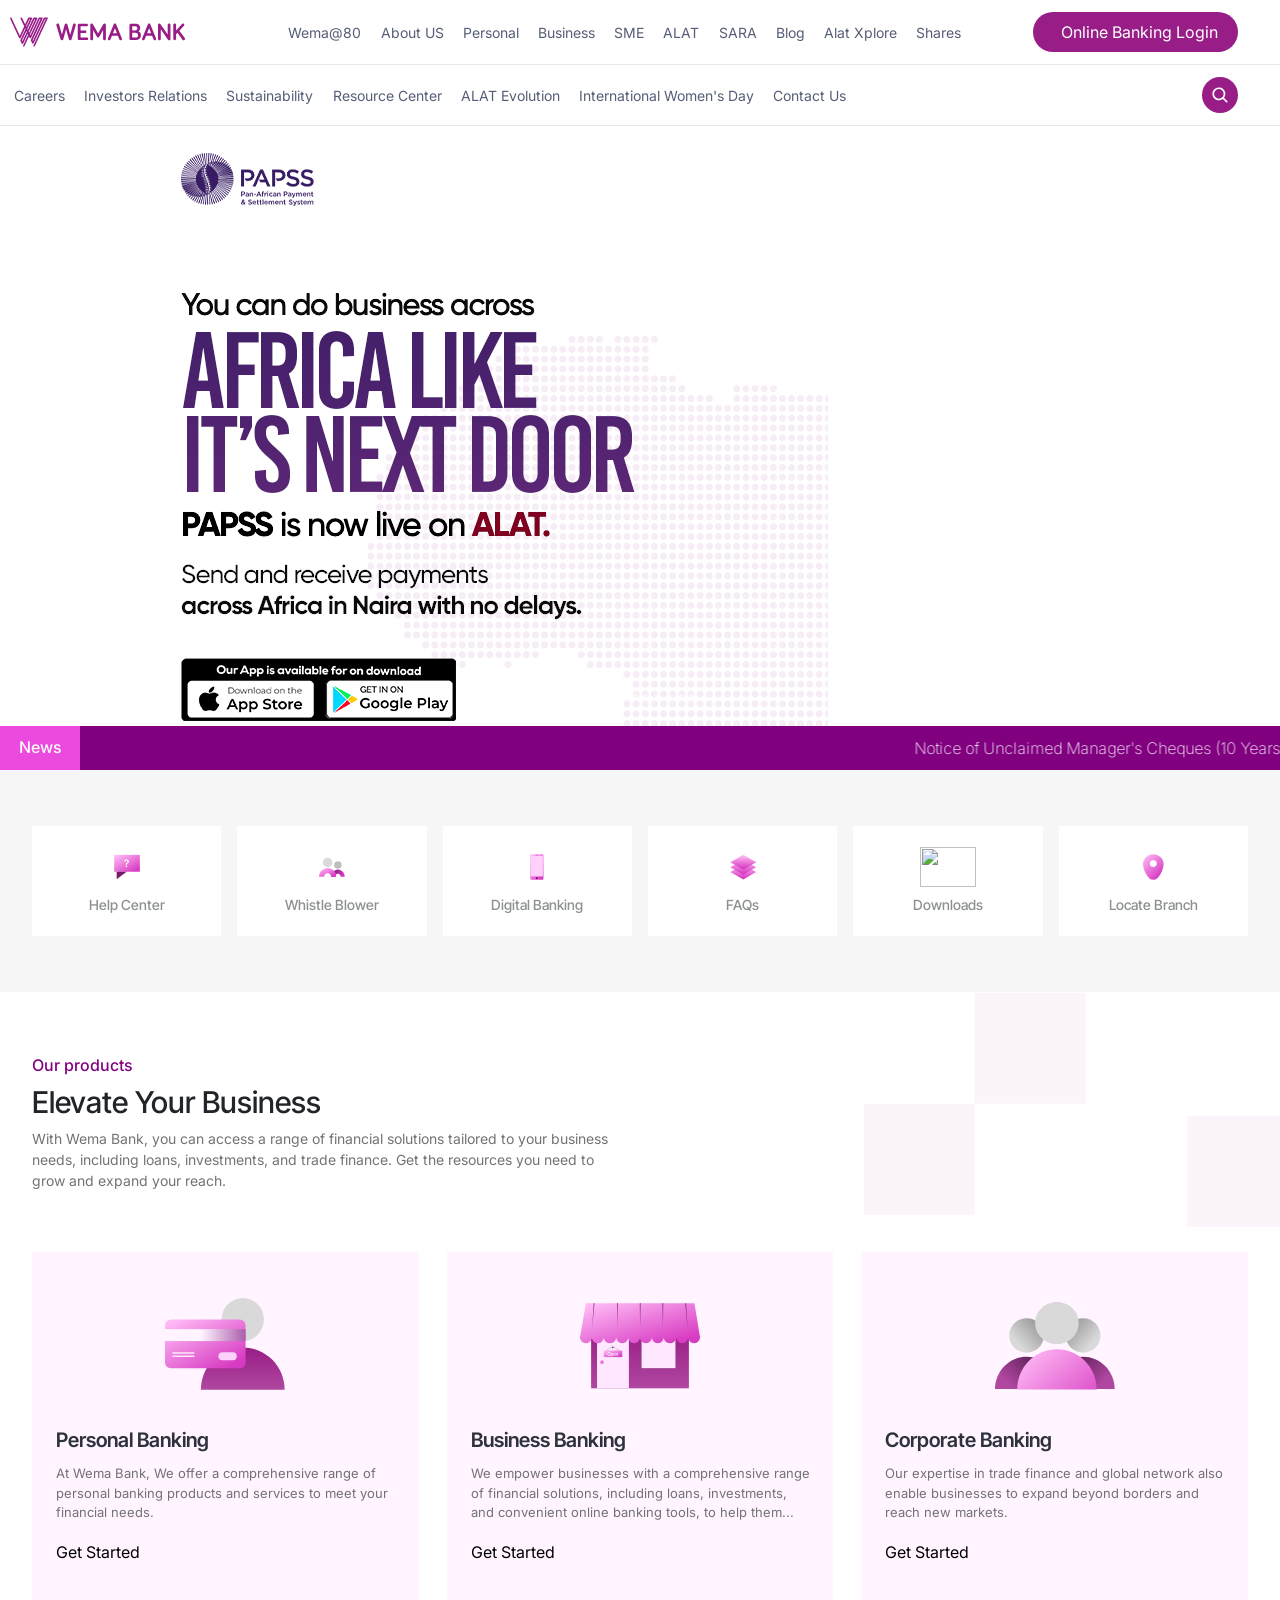
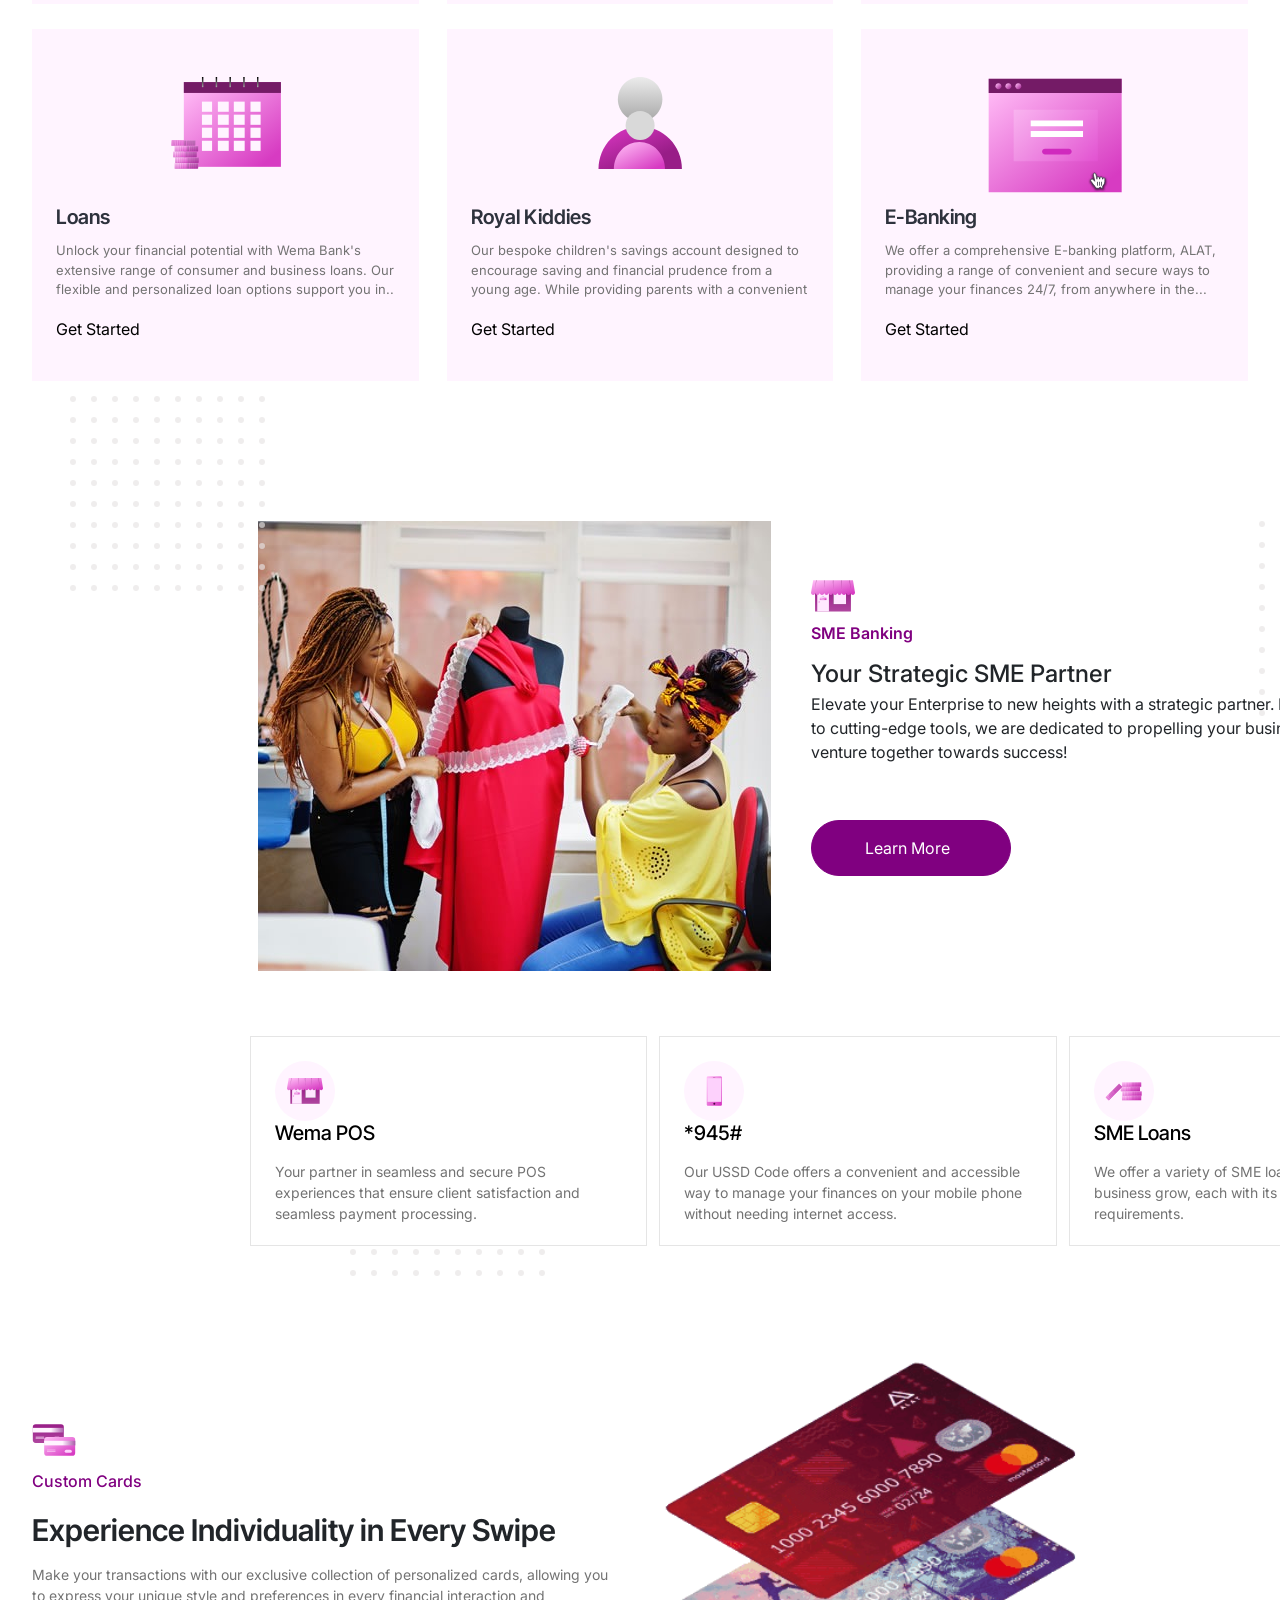
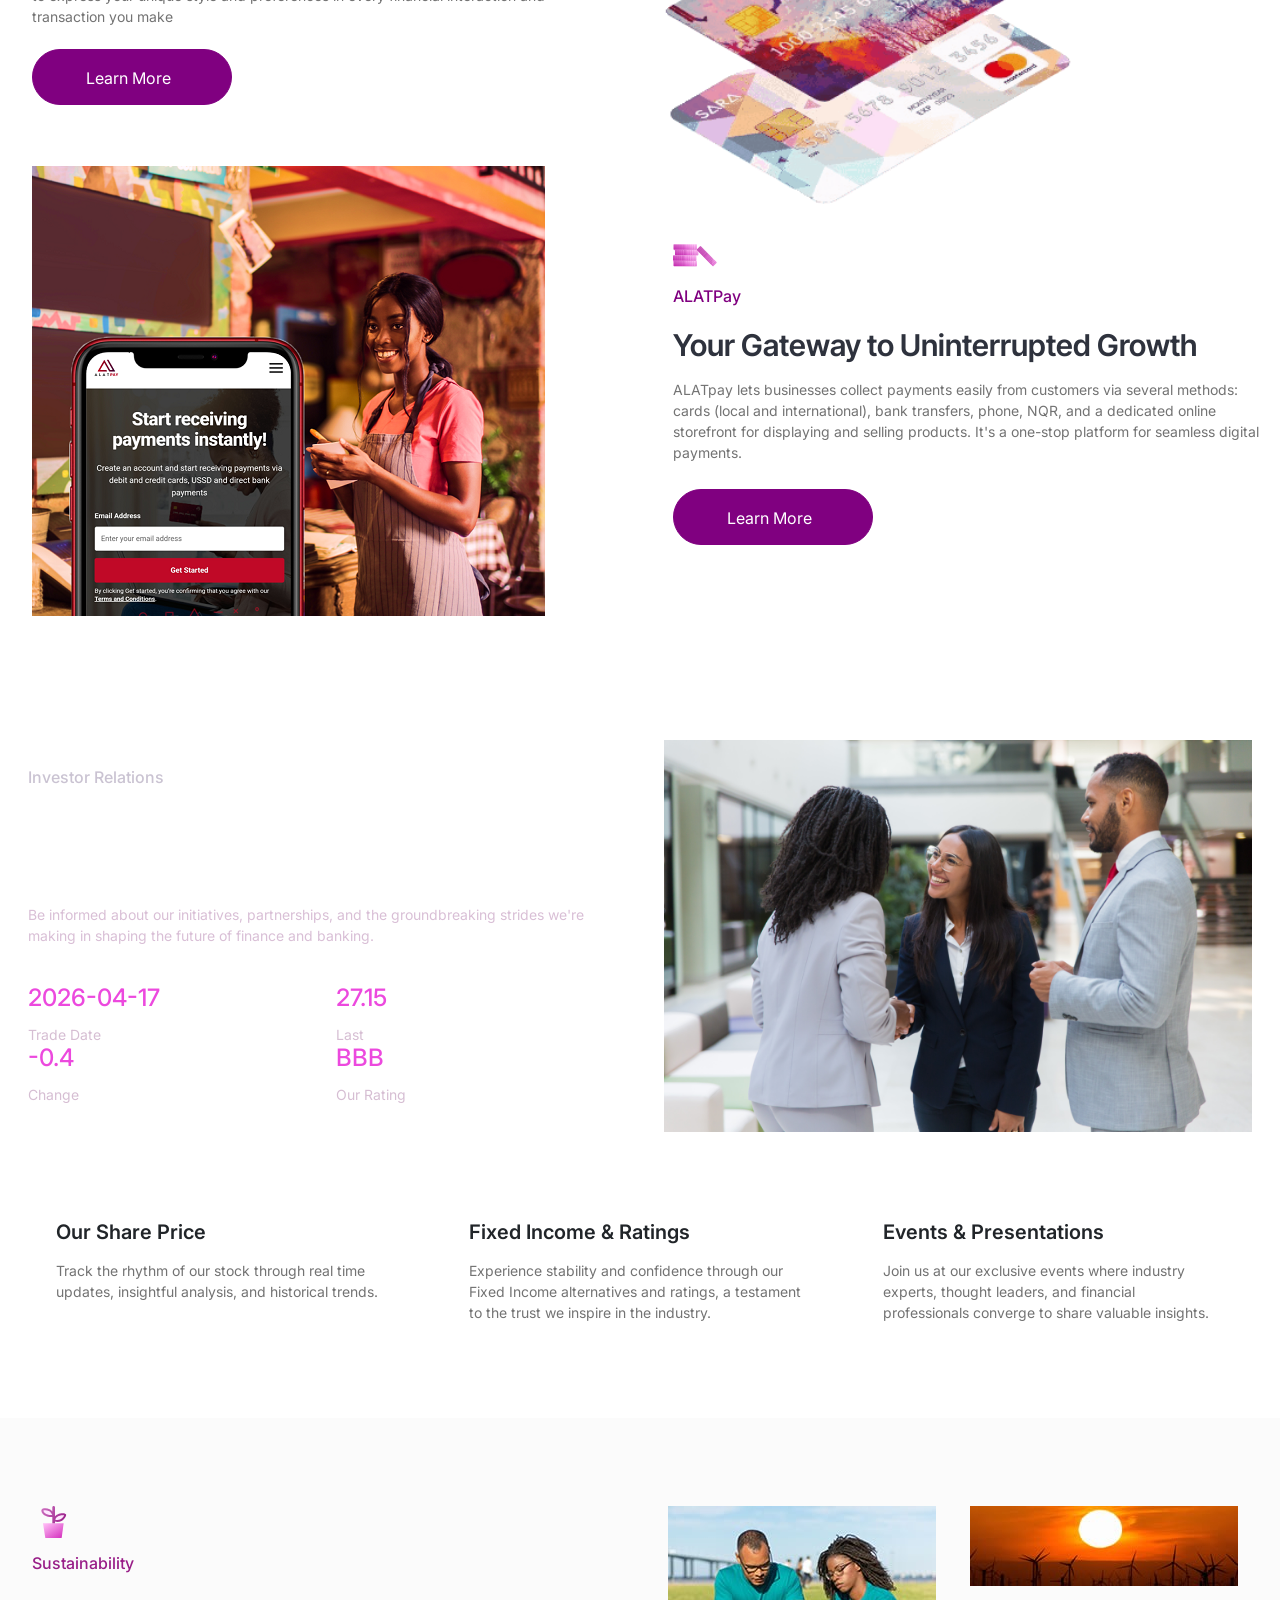
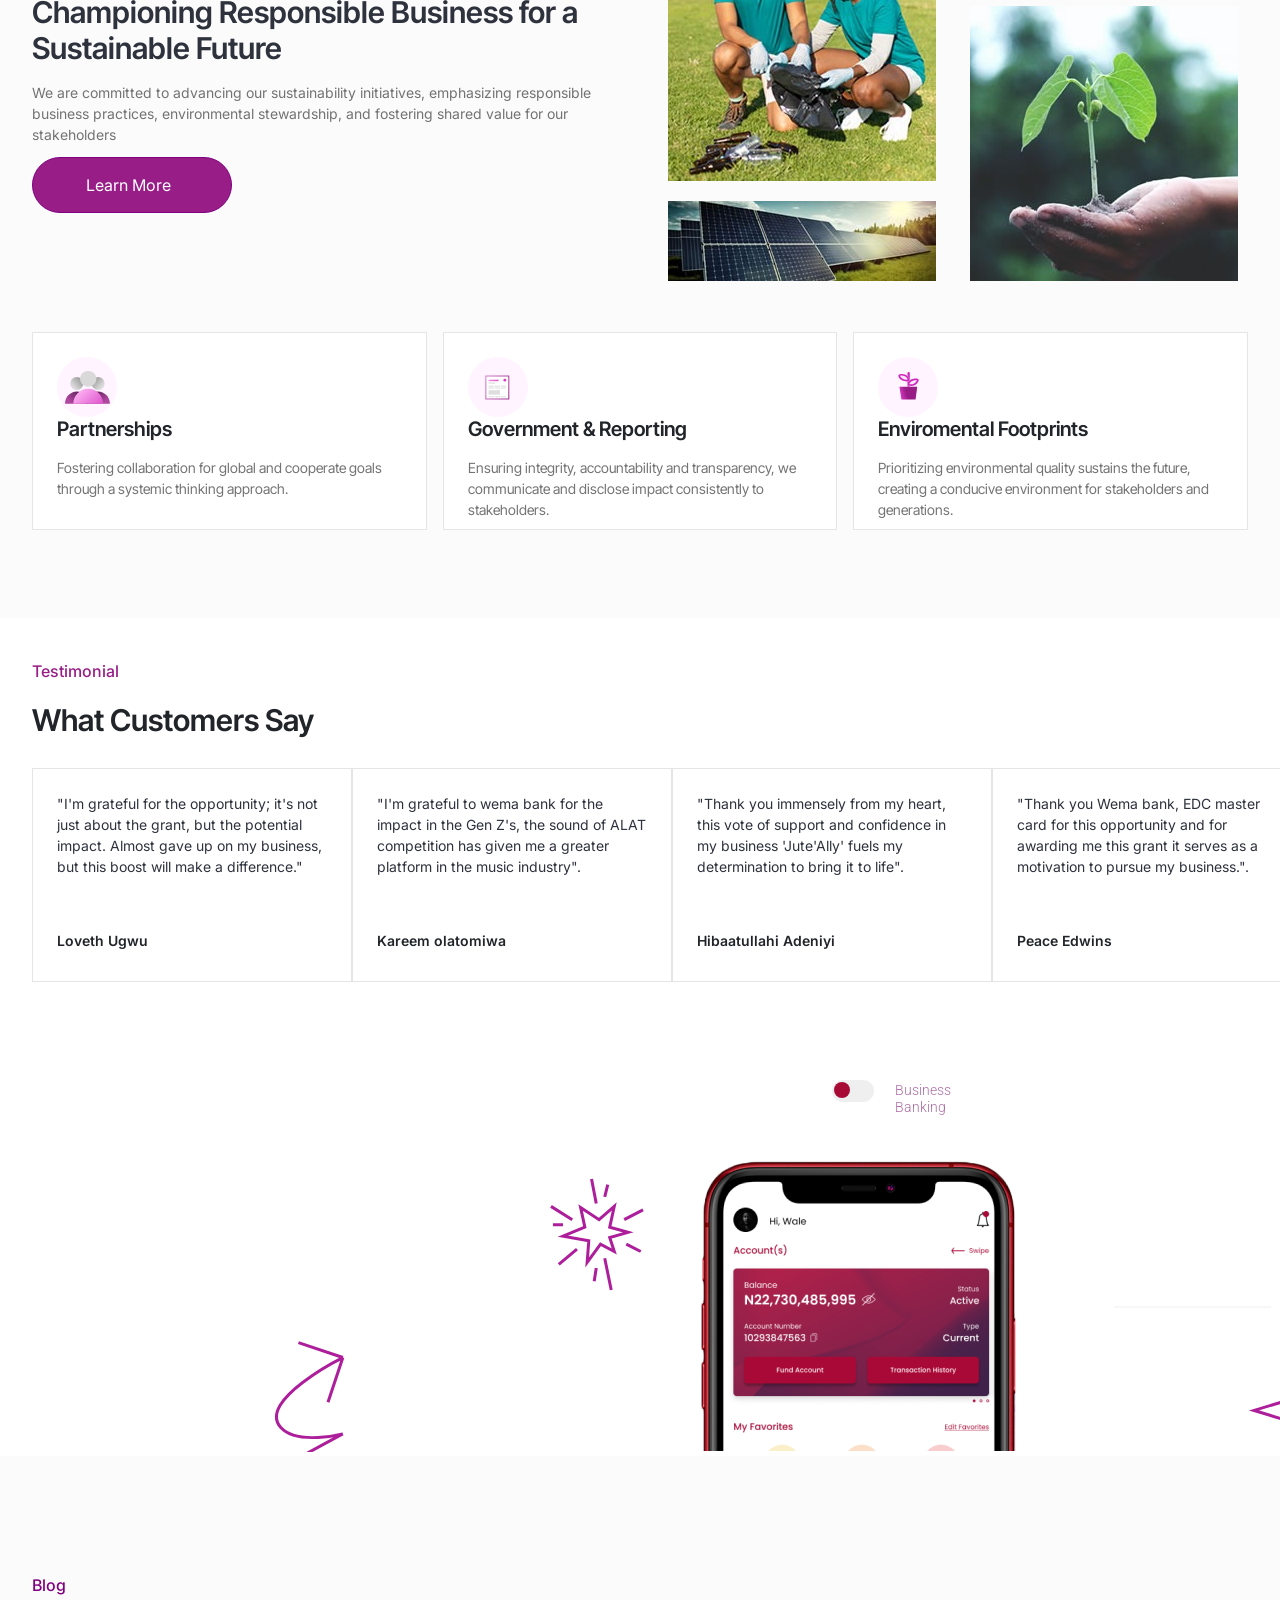
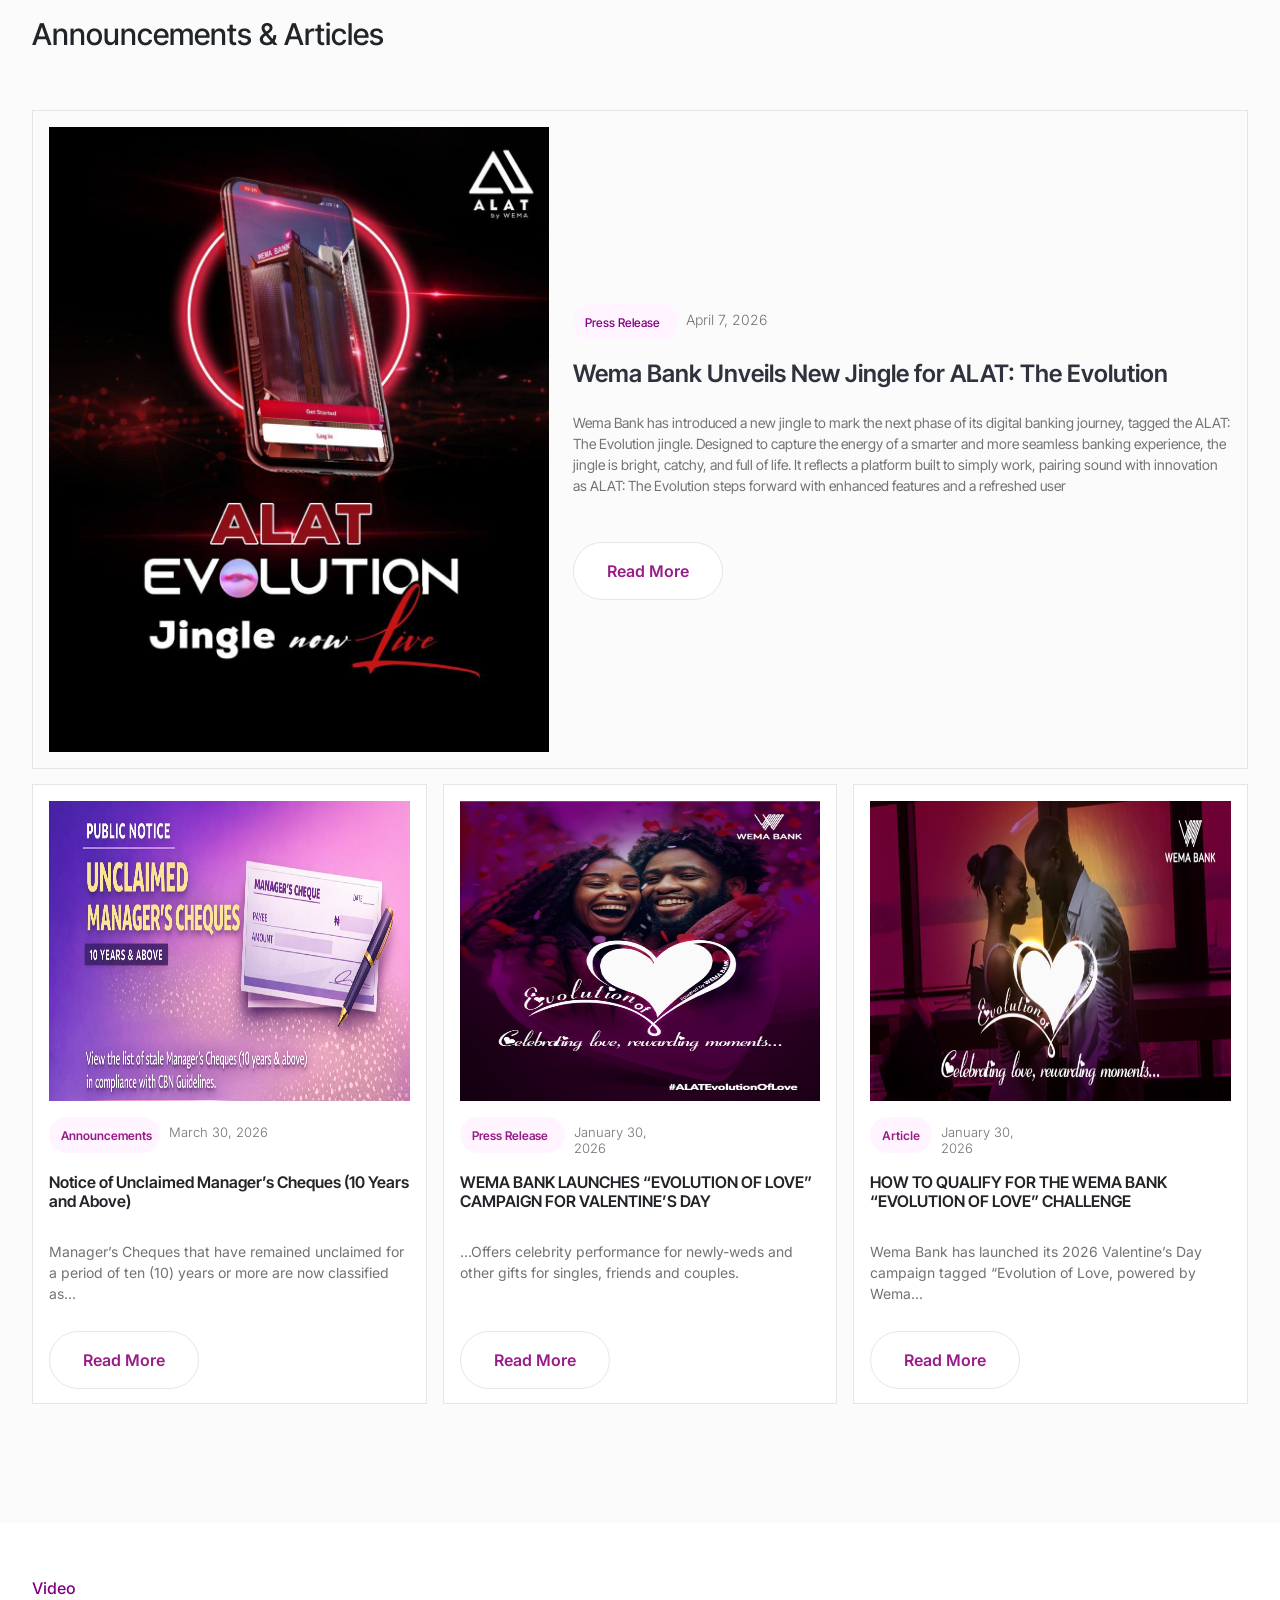
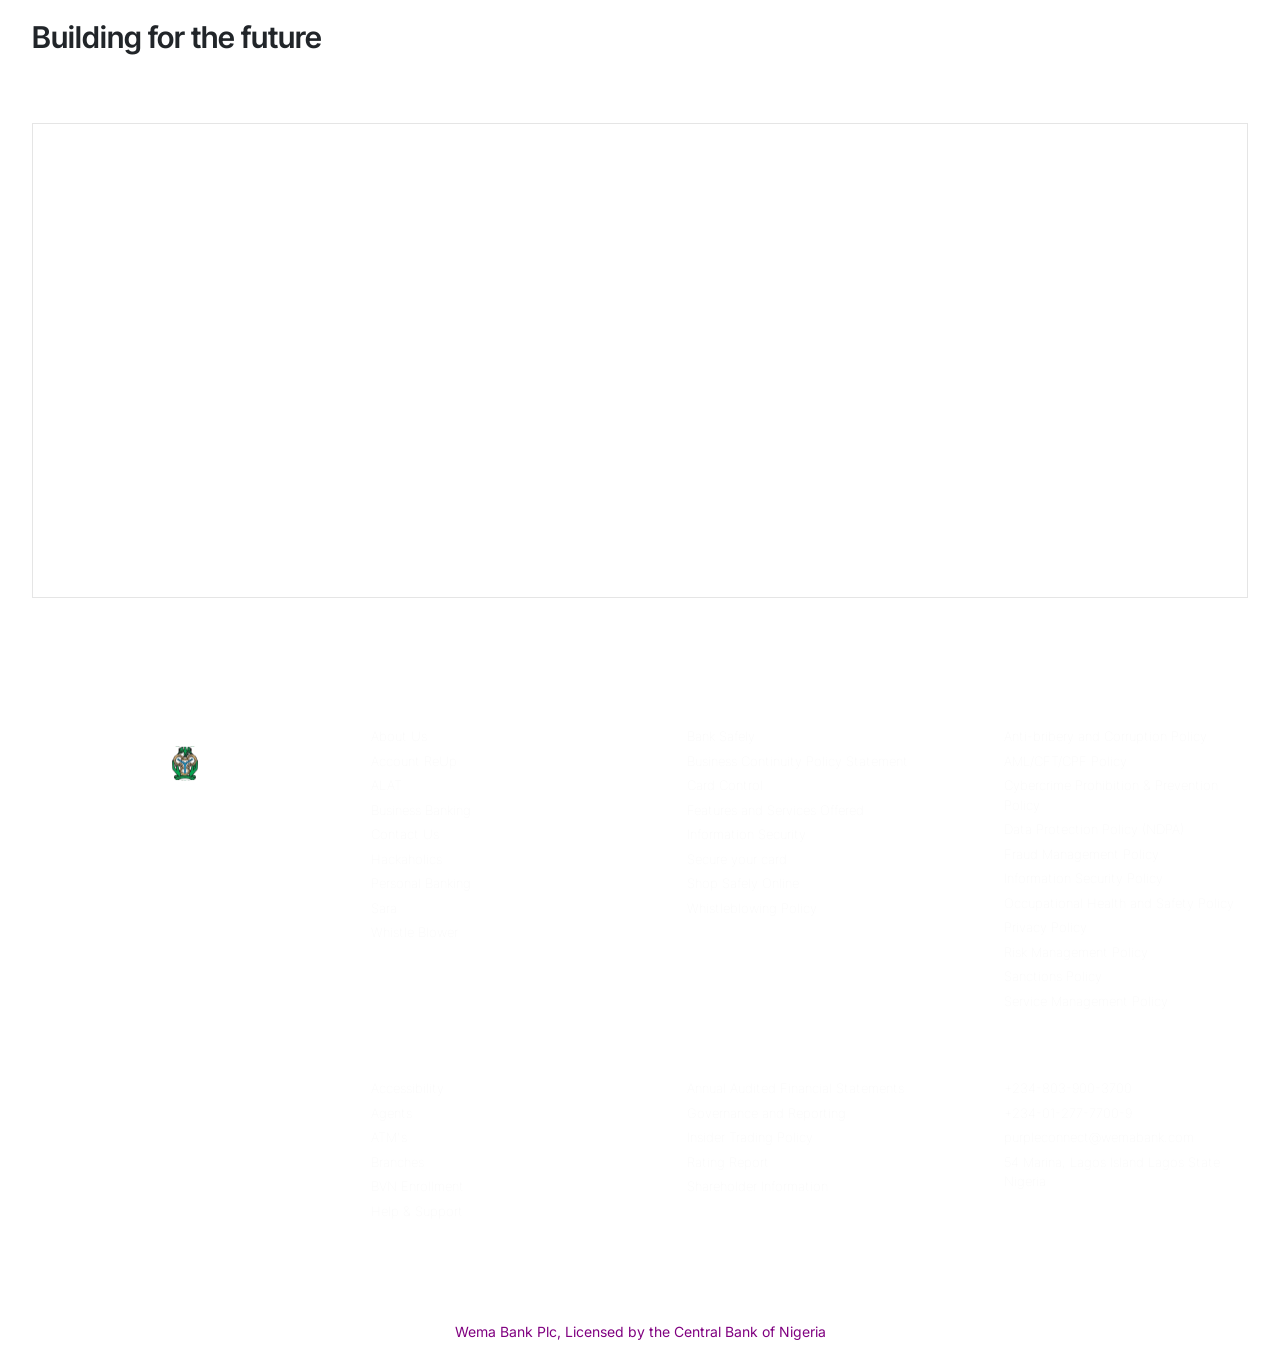
==== wemabank/index.html @ 8104b496 "file update" ====
<!DOCTYPE html>
<html lang="en">

<head>
    <meta charset="UTF-8">
    <meta name="viewport" content="width=device-width, initial-scale=1.0">
    <link rel="stylesheet" href="style.css">
    <link rel="stylesheet" href="https://cdnjs.cloudflare.com/ajax/libs/font-awesome/7.0.1/css/all.min.css"
        integrity="sha512-2SwdPD6INVrV/lHTZbO2nodKhrnDdJK9/kg2XD1r9uGqPo1cUbujc+IYdlYdEErWNu69gVcYgdxlmVmzTWnetw=="
        crossorigin="anonymous" referrerpolicy="no-referrer" />
    <link rel="preconnect" href="https://fonts.googleapis.com">
    <link rel="preconnect" href="https://fonts.gstatic.com" crossorigin>
    <link rel="preconnect" href="https://fonts.googleapis.com">
    <link rel="preconnect" href="https://fonts.gstatic.com" crossorigin>
    <link href="https://fonts.googleapis.com/css2?family=Roboto:ital,wght@0,100..900;1,100..900&display=swap"
        rel="stylesheet">
    <link
        href="https://fonts.googleapis.com/css2?family=Inter:ital,opsz,wght@0,14..32,100..900;1,14..32,100..900&display=swap"
        rel="stylesheet">
    <link href="https://cdn.jsdelivr.net/npm/bootstrap@5.3.8/dist/css/bootstrap.min.css" rel="stylesheet"
        integrity="sha384-sRIl4kxILFvY47J16cr9ZwB07vP4J8+LH7qKQnuqkuIAvNWLzeN8tE5YBujZqJLB" crossorigin="anonymous">
    <link rel="preconnect" href="https://fonts.googleapis.com">
    <link rel="preconnect" href="https://fonts.gstatic.com" crossorigin>
    <link href="https://fonts.googleapis.com/css2?family=Inter+Tight:ital,wght@0,100..900;1,100..900&display=swap"
        rel="stylesheet">
    <link rel="shortcut icon" href="../wemabank/wema-images/wema favicon-logo.svg" type="image/x-icon">
    <title>Wema Bank | Step into the future of banking with wema bank where excellent take center stage</title>
</head>

<body>

    <header>

        <input type="checkbox" id="nav-toggle" class="nav-toggle-input">
        <input type="checkbox" id="search-toggle" class="search-toggle-input">

        <nav class="nav">
            <img src="./wema-images/imgi_1_wemaFull-55brX0lO.svg" alt="Wema Bank">

            <div class="nav-menulist">
                <ul class="menulist">
                    <a class="anchors" href="">
                        <li>Wema@80</li>
                    </a>
                    <a class="anchors" href="">
                        <li>About US</li>
                    </a>
                    <a class="anchors" href="">
                        <li>Personal</li>
                    </a>
                    <a class="anchors" href="">
                        <li>Business</li>
                    </a>
                    <a class="anchors" href="https://wemabank.com/smes">
                        <li>SME</li>
                    </a>
                    <a class="anchors" href="https://alat.ng/">
                        <li>ALAT</li>
                    </a>
                    <a class="anchors" href="https://sara.wemabank.com/">
                        <li>SARA</li>
                    </a>
                    <a class="anchors" href="https://wemabank.com/blog">
                        <li>Blog</li>
                    </a>
                    <a class="anchors" href="https://wemabank.com/alat-xplore">
                        <li>Alat Xplore</li>
                    </a>
                    <a class="anchors" href="https://wemabank.com/shares">
                        <li>Shares</li>
                    </a>
                </ul>
            </div>

            <div class="nav-controls">
                <button type="button" class="nav-cta">
                    <a class="first-anchor" href="https://online.alat.ng/">
                        <i class="fa-solid fa-bag-shopping btn-icon"></i>
                        <span class="btn-full-text">Online Banking Login</span>
                        <span class="btn-short-text">Login</span>
                    </a>
                </button>
                <div class="nav-search-circle"></div>
                <label for="nav-toggle" class="hamburger-label">
                    <span class="bar bar-1"></span>
                    <span class="bar bar-2"></span>
                    <span class="bar bar-3"></span>
                </label>
            </div>
        </nav>

        <hr class="hr">

        <nav class="nav2">
            <div class="nav2-menulist">
                <ul class="menulist">
                    <div class="dropdown">
                        <a class="anchors" href="https://wemabank.com/careers">
                            <li class="droptext">Careers</li>
                        </a>
                        <div class="dropdown-list">
                            <a href=""><strong>Why join Wema Bank</strong></a>
                            <a href=""><strong>Our Recruitment Process</strong></a>
                            <a href=""><strong>Career Opportunities</strong></a>
                            <a href=""><strong>Purple Academy</strong></a>
                        </div>
                    </div>
                    <div class="dropdown">
                        <a class="anchors" href="https://wemabank.com/investor-relations-2">
                            <li class="droptext">Investors Relations</li>
                        </a>
                        <div class="dropdown-list">
                            <a href=""><strong>Annual General Meeting</strong></a>
                            <a href=""><strong>Corporate Governance</strong></a>
                            <a href=""><strong>Financial Information</strong></a>
                            <a href=""><strong>Rating Report</strong></a>
                            <a href=""><strong>Shareholder Information</strong></a>
                            <a href=""><strong>Events & Presentation</strong></a>
                        </div>
                    </div>
                    <div class="dropdown">
                        <a class="anchors" href="https://wemabank.com/csr">
                            <li class="droptext">Sustainability</li>
                        </a>
                        <div class="dropdown-list">
                            <a href=""><strong>Corporate Social Investment</strong></a>
                            <a href=""><strong>Employee Engagement</strong></a>
                            <a href=""><strong>Environmental Footprint</strong></a>
                            <a href=""><strong>Partnerships</strong></a>
                            <a href=""><strong>Governance and Reporting</strong></a>
                            <a href=""><strong>Gallery</strong></a>
                        </div>
                    </div>
                    <div class="dropdown">
                        <a class="anchors" href="https://wemabank.com/resource-center">
                            <li class="droptext">Resource Center</li>
                        </a>
                        <div class="dropdown-list">
                            <a href=""><strong>BVN Check</strong></a>
                            <a href=""><strong>Loan Calculators</strong></a>
                            <a href=""><strong>Downloads</strong></a>
                            <a href=""><strong>Manuals</strong></a>
                            <a href=""><strong>Videos</strong></a>
                            <a href=""><strong>FAQ</strong></a>
                        </div>
                    </div>
                    <a class="anchors" href="https://wemabank.com/alat-evolution">
                        <li>ALAT Evolution</li>
                    </a>
                    <a class="anchors" href="https://wemabank.com/iwd">
                        <li>International Women's Day</li>
                    </a>
                    <a class="anchors" href="https://wemabank.com/contact-us">
                        <li>Contact Us</li>
                    </a>
                </ul>

                <div class="search-wrapper">

                    <label for="search-toggle" class="search-icon-label">
                        <div class="search-div">
                            <img src="./wema-images/seach icon.svg" alt="search">
                        </div>
                    </label>

                    <div class="search-bar-reveal">
                        <form class="search-form" action="/search" method="get">
                            <input type="text" name="q" class="search-input" placeholder="Quick search for anything...">
                            <button type="submit" class="search-submit">Search</button>
                        </form>
                   
                        <label for="search-toggle" class="search-close">&#x2715;</label>
                    </div>
                </div>
            </div>
        </nav>

        <div class="mobile-drawer">
            <div class="drawer-section">
                <p class="drawer-label">Menu</p>
                <a href="">Wema@80</a>
                <a href="">About Us</a>
                <a href="">Personal</a>
                <a href="">Business</a>
                <a href="https://wemabank.com/smes">SME</a>
                <a href="https://alat.ng/">ALAT</a>
                <a href="https://sara.wemabank.com/">SARA</a>
                <a href="https://wemabank.com/blog">Blog</a>
                <a href="https://wemabank.com/alat-xplore">Alat Xplore</a>
                <a href="https://wemabank.com/shares">Shares</a>
            </div>
            <div class="drawer-section">
                <p class="drawer-label">More</p>
                <a href="https://wemabank.com/careers">Careers</a>
                <a href="https://wemabank.com/investor-relations-2">Investor Relations</a>
                <a href="https://wemabank.com/csr">Sustainability</a>
                <a href="https://wemabank.com/resource-center">Resource Center</a>
                <a href="https://wemabank.com/alat-evolution">ALAT Evolution</a>
                <a href="https://wemabank.com/iwd">International Women's Day</a>
                <a href="https://wemabank.com/contact-us">Contact Us</a>
            </div>
        </div>

        <hr class="hr">
    </header>

    <section class="hero-section">
        <div id="carouselExampleAutoplaying" class="carousel slide" data-bs-ride="carousel">
            <div class="carousel-indicators">

                <button type="button" data-bs-target="#carouselExampleAutoplaying" data-bs-slide-to="0" class="active"
                    aria-current="true" aria-label="Slide 1"></button>
                <button type="button" data-bs-target="#carouselExampleAutoplaying" data-bs-slide-to="1"
                    aria-label="Slide 2"></button>
                <button type="button" data-bs-target="#carouselExampleAutoplaying" data-bs-slide-to="2"
                    aria-label="Slide 3"></button>
                <button type="button" data-bs-target="#carouselExampleAutoplaying" data-bs-slide-to="3"
                    aria-label="Slide 4"></button>
                <button type="button" data-bs-target="#carouselExampleAutoplaying" data-bs-slide-to="4"
                    aria-label="Slide 5"></button>
                <button type="button" data-bs-target="#carouselExampleAutoplaying" data-bs-slide-to="5"
                    aria-label="Slide 6"></button>
                <button type="button" data-bs-target="#carouselExampleAutoplaying" data-bs-slide-to="6"
                    aria-label="Slide 7"></button>
                <button type="button" data-bs-target="#carouselExampleAutoplaying" data-bs-slide-to="7"
                    aria-label="Slide 8"></button>
                <button type="button" data-bs-target="#carouselExampleAutoplaying" data-bs-slide-to="8"
                    aria-label="Slide 9"></button>
                <button type="button" data-bs-target="#carouselExampleAutoplaying" data-bs-slide-to="9"
                    aria-label="Slide 10"></button>

            </div>

            <div class="carousel-inner">

                <div class="carousel-item active custom-slide">

                    <div class="overlay-images">
                        <img src="./wema-images/Img1.svg" alt="" class="img1">
                        <img src="./wema-images/Img2.svg" alt="" class="img2">
                        <img src="./wema-images/Img3.svg" alt="" class="img3">
                    </div>

                </div>

                <div class="carousel-item custom-slide2">

                    <div class="overlay-images">
                        <img src="./wema-images/Img4.png" alt="" class="img4">
                        <img src="./wema-images/Img5.png" alt="" class="img5">
                    </div>

                </div>

                <div class="carousel-item custom-slide3">

                    <div class="overlay-images">
                        <img src="./wema-images/Img6.png" alt="" class="img6">
                        <img src="./wema-images/Img7.png" alt="" class="img7">
                    </div>

                </div>

                <div class="carousel-item custom-slide4">

                    <div class="overlay-images">
                        <img src="./wema-images/Img8.png" alt="" class="img8">
                        <img src="./wema-images/Img9.png" alt="" class="img9">
                    </div>

                </div>

                <div class="carousel-item custom-slide5">

                    <div class="text-img">
                        <div class="text-img-div">
                            <div class="p-header">
                                <p>Rethink</p>
                                <p>Banking, Embrace</p>
                                <p>Convenience</p>
                            </div>
                            <div class="p2-header">
                                <p>The future of baning is here. We're not just a bank, we're your financial</p>
                                <p>co-pilot, expertly navigating you through the exciting future of money.</p>
                            </div>
                            <button type="button">
                                <a style="color: purple; text-decoration: none;" href="">Learn More <i
                                        class="fa-solid fa-arrow-right"></i></a>
                            </button>
                        </div>
                        <img src="./wema-images/Img10.png" alt="" class="img10">
                    </div>

                </div>

                <div class="carousel-item custom-slide6">

                    <div class="text-img">
                        <div class="custom-slide6-div">
                            <div class="p-header">
                                <p>Join The Next</p>
                                <p>Generation Banking</p>
                                <p>Revolution</p>
                            </div>
                            <div class="p2-header">
                                <p>The bank where innovation, tech-savvy solutions and financial freedom</p>
                                <p>Collide. Your money, your rules - let's redefine banking together!</p>
                            </div>
                            <a href=""><button class="button-2" type="button"> Order Your Card Now <i
                                        class="fa-solid fa-arrow-right"></i></button></a>
                        </div>
                        <img src="./wema-images/Img11.png" alt="" class="img11">
                    </div>

                </div>

                <div class="carousel-item custom-slide7">

                    <div class="text-img">
                        <div class="text-img-div">
                            <div class="p-header">
                                <p>SARA - </p>
                                <p>Customized</p>
                                <p>Solutions For Her</p>
                            </div>
                            <div class="p2-header">
                                <p>Join the SARA community where the financial aspirations come to fruition</p>
                                <p>and discover a personalized touch, offering unique solutions for each</p>
                                <p>woman's individual financial needs.</p>
                            </div>
                            <button type="button">
                                <a style="color: purple; text-decoration: none;" href="">Learn More <i
                                        class="fa-solid fa-arrow-right"></i></a>
                            </button>
                        </div>
                        <img src="./wema-images/Img12.png" alt="" class="img10">
                    </div>

                </div>

                <div class="carousel-item custom-slide8">

                    <div class="text-img">
                        <div class="text-img-div">
                            <div class="p-header">
                                <p>We Power Your</p>
                                <p>Ambitions, One</p>
                                <p>Loan At a Time.</p>
                            </div>
                            <div class="p2-header">
                                <p>From dream to dynasty, we're your launchpad. Our tailored loans and</p>
                                <p>investments fuel your journey, every step of the way brick by</p>
                                <p>entrepreneurial brick.</p>
                            </div>
                            <button type="button">
                                <a style="color: purple; text-decoration: none;" href="">Learn More <i
                                        class="fa-solid fa-arrow-right"></i></a>
                            </button>
                        </div>
                        <img src="./wema-images/Img13.png" alt="" class="img13">
                    </div>

                </div>

                <div class="carousel-item custom-slide9">

                    <div class="text-img">
                        <div class="text-img-div9">
                            <div class="p-header">
                                <p>Nurturing</p>
                                <p>Smart Money</p>
                                <p>Kids</p>
                            </div>
                            <div class="p2-header">
                                <p>Empower your child to flourish as a financially savvy hero with our Royal</p>
                                <p>Kiddies Account! This adventure imparts valuable lessons that</p>
                                <p>accumulate into a lifetime of financial confidence.</p>
                            </div>
                            <button type="button">
                                <a style="color: purple; text-decoration: none;" href="">Learn More <i
                                        class="fa-solid fa-arrow-right"></i></a>
                            </button>
                        </div>
                        <img class="img14" src="./wema-images/Img14.png" alt="">
                    </div>

                </div>

                <div class="carousel-item custom-slide10">

                    <div class="text-img">
                        <div class="text-img-div10">
                            <div class="p-header">
                                <p>At Wema Bank,</p>
                                <p>we redefine work</p>
                            </div>
                            <div class="p2-header">
                                <p>it's an adventure in a great place where every team member is</p>
                                <p>empowered to thrive, create, and excel, and where innovation thrives.</p>
                            </div>
                            <a href=""><button class="button-10" type="button">
                                    Learn More <i class="fa-solid fa-arrow-right"></i>
                                </button></a>
                        </div>
                        <img class="img15" src="./wema-images/Img15.png" alt="">
                    </div>

                </div>

            </div>
        </div>

    </section>

    <div class="div-news-marquee">
        <div class="news-div">
            <h3 style="color: white; font-size: 16px; margin: 0;">News</h3>
        </div>

        <marquee direction="left" scrollamount="7">
            Notice of Unclaimed Manager's Cheques (10 Years and Above) &ensp; &ensp; | &ensp; &ensp; WEMA BANK LAUNCHES
            "EVOLUTION OF LOVE" CAMPAIGN
            FOR VALENTINE'S DAY &ensp; &ensp; | &ensp; &ensp; HOW TO QUALIFY FOR THE WEMA BANK EVOLUTION OF LOVE"
            CHALLENGE &ensp; &ensp; |
        </marquee>
    </div>

    <section class="section-2">

        <div class="parent-container">

            <div class="item">

                <a href="https://wemabank.freshdesk.com/support/home">
                    <div class="init">
                        <img class="init-img" src="./wema-images/Help center img 1.svg" alt="">
                        <p class="init-p">Help Center</p>
                    </div>
                </a>
            </div>

            <div class="item">

                <a href="https://tip-offs.deloitte.com.ng/">
                    <div class="init">
                        <img class="init-img" src="./wema-images/Whistle Blower img 2.svg" alt="">
                        <p class="init-p">Whistle Blower</p>
                    </div>
                </a>

            </div>

            <div class="item">
                <a href="https://wemabank.com/personal/e-banking/">
                    <div class="init">
                        <img class="init-img" src="./wema-images/Digital Banking img 3.svg" alt="">
                        <p class="init-p">Digital Banking</p>
                    </div>
                </a>

            </div>

            <div class="item">
                <a href="https://wiki.wemabank.com/">
                    <div class="init">
                        <img class="init-img" src="./wema-images/FAQs img 4.svg" alt="">
                        <p class="init-p">FAQs</p>
                    </div>
                </a>

            </div>

            <div class="item">
                <a href="https://wemabank.com/resource-center/downloads">
                    <div class="init">
                        <img class="init-img" src="./wema-images/Download img 5.svg" alt="">
                        <p class="init-p">Downloads</p>
                    </div>
                </a>

            </div>

            <div class="item">
                <a href="https://wemabank.com/locate-us/branches">
                    <div class="init">
                        <img class="init-img" src="./wema-images/Locate Branch img 6.svg" alt="">
                        <p class="init-p">Locate Branch</p>
                    </div>
                </a>

            </div>

        </div>
    </section>

    <section class="section-3">
        <div class="section-3-div">

            <div class="s3-div-text">
                <h3 class="s3-h3">Our products</h3>
                <h2 class="s3-h2">Elevate Your Business</h2>

                <div class="s3-p">
                    <p>With Wema Bank, you can access a range of financial solutions tailored to your business needs,
                        including loans, investments, and trade finance. Get the resources you need to grow and expand
                        your reach.</p>
                </div>
            </div>

            <img class="section-3-img" src="./wema-images/section-3-bg.svg" alt="">
        </div>

    </section>

    <section class="section-4">

        <div class="section4-container">

            <div class="section4-inner-div">
                <div class="inner-div">
                    <div class="inner1">
                        <img class="img16" src="./wema-images/personal banking .svg" alt="">
                    </div>

                    <h3 class="section4-h3">Personal Banking</h3>

                    <div class="inner2">
                        <p>At Wema Bank, We offer a comprehensive range of personal banking products and services to
                            meet your financial needs.</p>
                    </div>
                    <a href="https://wemabank.com/personal">
                        <p class="get-started">Get Started <i class="fa-solid fa-arrow-right"></i></p>
                    </a>
                </div>
                <div class="inner-div">
                    <div class="inner1">
                        <img class="img17" src="./wema-images/business banking.svg" alt="">
                    </div>

                    <h3 class="section4-h3">Business Banking</h3>

                    <div class="inner2">
                        <p>We empower businesses with a comprehensive range of financial solutions, including loans,
                            investments, and convenient online banking tools, to help them...</p>
                    </div>
                    <a href="https://wemabank.com/business">
                        <p class="get-started">Get Started <i class="fa-solid fa-arrow-right"></i></p>
                    </a>
                </div>
                <div class="inner-div">
                    <div class="inner1">
                        <img class="img18" src="./wema-images/corporate banking.svg" alt="">
                    </div>

                    <h3 class="section4-h3">Corporate Banking</h3>

                    <div class="inner2">
                        <p>Our expertise in trade finance and global network also enable businesses to expand beyond
                            borders and reach new markets.</p>
                    </div>
                    <a href="https://wemabank.com/business/corporate-banking/">
                        <p class="get-started">Get Started <i class="fa-solid fa-arrow-right"></i></p>
                    </a>

                </div>
            </div>

            <div class="section4-inner-div2">
                <div class="inner-div">
                    <div class="inner1">
                        <img class="img17" src="./wema-images/loans.svg" alt="">
                    </div>

                    <h3 class="section4-h3">Loans</h3>

                    <div class="inner2">
                        <p>Unlock your financial potential with Wema Bank's extensive range of consumer and business
                            loans. Our flexible and personalized loan options support you in..</p>
                    </div>
                    <a href="https://wemabank.com/personal/consumer-loans/">
                        <p class="get-started">Get Started <i class="fa-solid fa-arrow-right"></i></p>
                    </a>

                </div>
                <div class="inner-div">
                    <div class="inner1">
                        <img class="img17" src="./wema-images/royal kiddies.svg" alt="">
                    </div>

                    <h3 class="section4-h3">Royal Kiddies</h3>

                    <div class="inner2">
                        <p>Our bespoke children's savings account designed to encourage saving and financial prudence
                            from a young age. While providing parents with a convenient and secure way to save for their
                            children's future.</p>
                    </div>
                    <a href="https://wemabank.com/personal/accounts-services/savings-account/royal-kiddies-account/">
                        <p class="get-started">Get Started <i class="fa-solid fa-arrow-right"></i></p>
                    </a>

                </div>
                <div class="inner-div">
                    <div class="inner1">
                        <img class="img19" src="./wema-images/e-banking.svg" alt="">
                    </div>

                    <h3 class="section4-h3">E-Banking</h3>

                    <div class="inner2">
                        <p>We offer a comprehensive E-banking platform, ALAT, providing a range of convenient and secure
                            ways to manage your finances 24/7, from anywhere in the...</p>
                    </div>
                    <a href="https://wemabank.com/personal/e-banking/">
                        <p class="get-started">Get Started <i class="fa-solid fa-arrow-right"></i></p>
                    </a>

                </div>
            </div>

        </div>
    </section>

    <section class="section-5">
        <img src="./wema-images/section5-side-img.svg" alt="">
        <img class="bg-img" src="./wema-images/section5-side-img.svg" alt="">

        <div class="section-5-div">
            <img src="./wema-images/section5  II img.jpg" alt="">

            <div class="section5-indiv">
                <img src="./wema-images/business banking.svg" alt="">
                <h2>SME Banking</h2>
                <h3>Your Strategic SME Partner</h3>
                <p>Elevate your Enterprise to new heights with a strategic partner. From strategic insights to
                    cutting-edge tools, we are dedicated to propelling your business forward. Let's venture together
                    towards success!</p>

                <button type="button">
                    <a href="https://wemabank.com/smes">
                        <p style="color: white;">Learn More <i class="fa-solid fa-arrow-right"></i></p>
                    </a>
                </button>
            </div>
        </div>
    </section>

    <section class="section-6">

        <img class="section6-bg" src="./wema-images/section5-side-img.svg" alt="">
        <div class="section-6-div">

            <div class="section6-inner">

                <div class="s6-img">
                    <img class="s6-img1" src="./wema-images/business banking.svg" alt="">
                </div>

                <h2>Wema POS</h2>

                <p>Your partner in seamless and secure POS experiences that ensure client satisfaction and seamless
                    payment processing.</p>

            </div>

            <div class="section6-inner">

                <div class="s6-img">
                    <img class="s6-img2" src="./wema-images/Digital Banking img 3.svg" alt="">
                </div>

                <h2>*945#</h2>

                <p>
                    Our USSD Code offers a convenient and accessible way to manage your finances on your mobile phone
                    without needing internet access.</p>

            </div>

            <div class="section6-inner">

                <div class="s6-img">
                    <img class="s6-img3" src="./wema-images/coin.svg" alt="">
                </div>

                <h2>SME Loans</h2>

                <p>We offer a variety of SME loan options to help your business grow, each with its own advantages and
                    requirements.</p>

            </div>

        </div>
    </section>

    <section class="section-7">

        <div class="section-7-div">

            <div class="section7-init">

                <img src="./wema-images/card.svg" alt="">
                <h2>Custom Cards</h2>
                <h3>Experience Individuality in Every Swipe</h3>

                <p>Make your transactions with our exclusive collection of personalized cards, allowing you to express
                    your unique style and preferences in every financial interaction and transaction you make</p>

                <button>
                    <a href="https://wemabank.com/personal/cards/">Learn More <i class="fa-solid fa-arrow-right">
                        </i></a>
                </button>

            </div>

            <img src="./wema-images/section7 right-side card.gif" alt="">

        </div>

    </section>


    <section class="section-8">

        <div class="section-8-div">

            <img src="./wema-images/section8-img.png" alt="">

            <div class="section8-init">

                <img src="./wema-images/small coin section8 right.svg" alt="">

                <h2>ALATPay</h2>
                <h3>Your Gateway to Uninterrupted Growth</h3>

                <p>ALATpay lets businesses collect payments easily from customers via several methods: cards (local and
                    international), bank transfers, phone, NQR, and a dedicated online storefront for displaying and
                    selling products. It's a one-stop platform for seamless digital payments.</p>

                <button>
                    <a href="https://alatpay.ng/">Learn More <i class="fa-solid fa-arrow-right"> </i></a>
                </button>

            </div>

        </div>

    </section>

    <section class="section-9">

        <div class="section-9-div">

            <div class="section-9-div1">

                <div class="section9-child1">

                    <h2>Investor Relations</h2>
                    <h3>Explore the Latest Stories Shaping Our Financial Landscape</h3>
                    <p>Be informed about our initiatives, partnerships, and the groundbreaking strides we're making in
                        shaping the future of finance and banking.</p>

                    <div class="s9-minidiv">

                        <div class="s9-mini1">

                            <div class="s9-m1">

                                <h6>2026-04-17</h6>
                                <p>Trade Date</p>

                            </div>

                            <div class="s9-m1">

                                <h6>27.15</h6>
                                <p>Last</p>

                            </div>

                        </div>

                        <div class="s9-mini1">

                            <div class="s9-m1">

                                <h6>-0.4</h6>
                                <p>Change</p>

                            </div>

                            <div class="s9-m1">

                                <h6>BBB</h6>
                                <p>Our Rating</p>

                            </div>

                        </div>

                    </div>

                </div>

                <img src="./wema-images/section9-left img.jpg" alt="">

            </div>

            <div class="section-9-div2">

                <div class="s9-m2">

                    <h2>Our Share Price</h2>
                    <p>Track the rhythm of our stock through real time updates, insightful analysis, and historical
                        trends.</p>

                </div>

                <div class="s9-m2">

                    <h2>Fixed Income & Ratings</h2>
                    <p>Experience stability and confidence through our Fixed Income alternatives and ratings, a
                        testament to the trust we inspire in the industry.</p>

                </div>

                <div class="s9-m2">

                    <h2>Events & Presentations</h2>
                    <p>Join us at our exclusive events where industry experts, thought leaders, and financial
                        professionals converge to share valuable insights.</p>

                </div>

            </div>

        </div>

    </section>

    <section class="section10">

        <div class="section-10-div">

            <div class="section10-div1">

                <div class="section10-inner">

                    <img src="./wema-images/section10 icon .svg" alt="">

                    <h2>Sustainability</h2>

                    <h3>Championing Responsible Business for a Sustainable Future</h3>

                    <p>We are committed to advancing our sustainability initiatives, emphasizing responsible business
                        practices, environmental stewardship, and fostering shared value for our stakeholders</p>

                    <a href="https://wemabank.com/csr">
                        <button type="button">Learn More <i class="fa-solid fa-arrow-right"> </i> </button>
                    </a>
                </div>

                <div class="section10-inner2">

                    <div class="section10-images">

                        <div class="s10-img1">
                            <img class="s10-1" src="./wema-images/section10-img1.jpg" alt="">
                            <img class="s10-2" src="./wema-images/section10-img2.jpg" alt="">
                        </div>

                        <div class="s10-img2">
                            <img class="s10-3" src="./wema-images/section10-img3.jpg" alt="">
                            <img class="s10-4" src="./wema-images/section10-img4.jpg" alt="">
                        </div>

                    </div>

                </div>

            </div>

            <div class="section10-div2">

                <div class="section10-mini">

                    <div class="s10-mini-imgs">
                        <img src="./wema-images/partnerships image.svg" alt="">
                    </div>

                    <h2>Partnerships</h2>
                    <p>Fostering collaboration for global and cooperate goals through a systemic thinking approach.</p>

                </div>

                <div class="section10-mini">

                    <div class="s10-mini-imgs">
                        <img src="./wema-images/governance and reporting img.svg" alt="">
                    </div>

                    <h2>Government & Reporting</h2>
                    <p>Ensuring integrity, accountability and transparency, we communicate and disclose impact
                        consistently to stakeholders.</p>

                </div>

                <div class="section10-mini">

                    <div class="s10-mini-imgs">
                        <img src="./wema-images/Enviromental footprints.svg" alt="">
                    </div>

                    <h2>Enviromental Footprints</h2>
                    <p>Prioritizing environmental quality sustains the future, creating a conducive environment for
                        stakeholders and generations.</p>

                </div>
            </div>
        </div>
    </section>

    <section class="section-11">

        <div class="section-11-div">

            <h2>Testimonial</h2>
            <h3>What Customers Say</h3>

            <div class="s11-div">

                <div class="s11-1">
                    <p>"I'm grateful for the opportunity; it's not just about the grant, but the potential impact.
                        Almost gave up on my business, but this boost will make a difference." </p>

                    <div class="s11-h5">
                        <h5>Loveth Ugwu</h5>
                    </div>
                </div>
                <div class="s11-1">
                    <p>"I'm grateful to wema bank for the impact in the Gen Z's, the sound of ALAT competition has given
                        me a greater platform in the music industry".</p>

                    <div class="s11-h5">
                        <h5>Kareem olatomiwa</h5>
                    </div>
                </div>
                <div class="s11-1">
                    <p>"Thank you immensely from my heart, this vote of support and confidence in my business
                        'Jute'Ally' fuels my determination to bring it to life".</p>

                    <div class="s11-h5">
                        <h5>Hibaatullahi Adeniyi</h5>
                    </div>
                </div>
                <div class="s11-1">
                    <p>"Thank you Wema bank, EDC master card for this opportunity and for awarding me this grant it
                        serves as a motivation to pursue my business.".</p>

                    <div class="s11-h5">
                        <h5>Peace Edwins</h5>
                    </div>
                </div>
            </div>
        </div>
    </section>

    <section class="section-12">

        <div class="section-12-div1">

            <img class="star" src="./wema-images/star img.svg" alt="">

            <div class="section12-1st-div">

                <div class="hook-store-div">

                    <div class="hook">
                        <img src="./wema-images/hook img.svg" alt="">
                    </div>

                    <div class="stores-div">
                        <img src="./wema-images/apple logo img.png" alt="">
                        <img src="./wema-images/google play img.png" alt="">
                    </div>

                </div>

            </div>

        </div>

        <div class="section-12-div">

            <div class="section12-mini">

                <h3>Personal Banking</h3>

                <button type="button">

                    <div class="round-button"></div>

                </button>

                <h3 style="color: #AC6CA5;">Business Banking</h3>

            </div>

            <h3>Do you have ALAT? Download Now</h3>

            <img src="./wema-images/alat-phone.png" alt="">

        </div>

        <div class="section12-2nd-div">

            <div class="s12-rightdiv">

                <img src="./wema-images/line-img.svg" alt="">

                <h5>Simple, Easy and Convenient</h5>

                <div class="learn-div">

                    <p>Learn More</p>

                </div>

            </div>

        </div>

        <img class="kite" src="./wema-images/kite img.svg" alt="">

    </section>

    <section class="section-13">

        <div class="section-13-div">

            <h2>Blog</h2>
            <h3>Announcements & Articles</h3>

            <div class="section13-div">

                <img src="./wema-images/setcion13-img.jpg" alt="">

                <div class="s13-inner">

                    <div class="s13">

                        <div class="s13-1">

                            <p>Press Release</p>

                        </div>

                        <h4>April 7, 2026</h4>

                    </div>

                    <div class="s13-2">

                        <h2>Wema Bank Unveils New Jingle for ALAT: The Evolution</h2>

                        <p>Wema Bank has introduced a new jingle to mark the next phase of its digital banking journey,
                            tagged the ALAT: The Evolution jingle. Designed to capture the energy of a smarter and more
                            seamless banking experience, the jingle is bright, catchy, and full of life. It reflects a
                            platform built to simply work, pairing sound with innovation as ALAT: The Evolution steps
                            forward with enhanced features and a refreshed user </p>

                    </div>


                    <button class="s13-button" type="button">
                        <a href="https://wemabank.com/blog/wema-bank-unveils-new-jingle-for-alat-the-evolution-">
                            Read More <i class="fa-solid fa-arrow-right"> </i>
                        </a>
                    </button>

                </div>
            </div>

            <div class="s13-3">

                <div class="s13-mini">

                    <img src="./wema-images/cheque-img.png" alt="">

                    <div class="s13mini">

                        <div class="s13mini-1">

                            <div class="s13mini-init">

                                <p>Announcements</p>

                            </div>

                            <h4>March 30, 2026</h4>

                        </div>

                        <div class="s13mini-2">

                            <h2>Notice of Unclaimed Manager’s Cheques (10 Years and Above)</h2>

                            <p>Manager’s Cheques that have remained unclaimed for a period of ten (10) years or more are
                                now classified as...</p>

                        </div>


                        <button class="s13-button" type="button">
                            <a
                                href="https://wemabank.com/blog/notice-of-unclaimed-manager-s-cheques-10-years-and-above--1">
                                Read More <i class="fa-solid fa-arrow-right"> </i>
                            </a>
                        </button>

                    </div>

                </div>

                <div class="s13-mini">

                    <img src="./wema-images/evolution of love img.jpg" alt="">

                    <div class="s13mini">

                        <div class="s13mini-1">

                            <div class="s13mini-init2">

                                <p>Press Release</p>

                            </div>

                            <h4>January 30, 2026</h4>

                        </div>

                        <div class="s13mini-2">

                            <h2>WEMA BANK LAUNCHES “EVOLUTION OF LOVE” CAMPAIGN FOR VALENTINE’S DAY</h2>

                            <p>…Offers celebrity performance for newly-weds and other gifts for singles, friends and
                                couples.</p>

                        </div>


                        <button class="s13-button" type="button">
                            <a
                                href="https://wemabank.com/blog/wema-bank-launches-evolution-of-love-campaign-for-valentine-s-day">
                                Read More <i class="fa-solid fa-arrow-right"> </i>
                            </a>
                        </button>

                    </div>


                </div>

                <div class="s13-mini">

                    <img src="./wema-images/celebrate love.jpg" alt="">

                    <div class="s13mini">

                        <div class="s13mini-1">

                            <div class="s13mini-init3">

                                <p>
                                    Article
                                </p>

                            </div>

                            <h4>January 30, 2026</h4>

                        </div>

                        <div class="s13mini-2">

                            <h2>HOW TO QUALIFY FOR THE WEMA BANK “EVOLUTION OF LOVE” CHALLENGE</h2>

                            <p>Wema Bank has launched its 2026 Valentine’s Day campaign tagged “Evolution of Love,
                                powered by Wema...</p>

                        </div>


                        <button class="s13-button" type="button">
                            <a
                                href="https://wemabank.com/blog/how-to-qualify-for-the-wema-bank-evolution-of-love-challenge">
                                Read More <i class="fa-solid fa-arrow-right"> </i>
                            </a>
                        </button>

                    </div>
                </div>
            </div>
        </div>

    </section>

    <section class="section-14">

        <div class="section-14-div">

            <div class="s14-inner">

                <h2>Video</h2>

                <h3>Building for the future</h3>

            </div>

            <div class="video-div">

                <iframe src="https://www.youtube.com/embed/Mbxsf-P0Td8?si=t_ytJrqhsv-Gl6-h" title="YouTube video player"
                    frameborder="0"
                    allow="accelerometer; autoplay; clipboard-write; encrypted-media; gyroscope; picture-in-picture; web-share"
                    referrerpolicy="strict-origin-when-cross-origin" allowfullscreen>
                </iframe>

            </div>
        </div>
    </section>

    <footer>

        <div class="footer-parent">

            <div class="footer-p1-div">

                <div class="footer-pi">

                    <img src="./wema-images/wema full white-img.svg" alt="">

                    <div class="footer-pi-1">
                        <h2>Licenced by CBN</h2>
                        <img src="./wema-images/CBN-logo.svg" alt="">
                    </div>

                </div>
                <div class="footer-pii">

                    <div class="footer-socials">

                        <a href="https://web.facebook.com/wemabankplc?_rdc=1&_rdr#"><i
                                class="fa-brands fa-facebook"></i></a>
                        <a href="https://x.com/wemabank"><i class="fa-brands fa-x-twitter"></i></a>
                        <a href="https://www.instagram.com/wemabank/"><i class="fa-brands fa-instagram"></i></a>
                        <a href="https://www.linkedin.com/company/wemabankplc/"><i
                                class="fa-brands fa-linkedin"></i></a>

                    </div>

                    <div class="footer-inner">

                        <h4>Get ALAT app on</h4>

                        <div class="footer-inner-img">

                            <a href="https://apps.apple.com/ng/app/alat/id1222853161"><img class="inner-img1"
                                    src="./wema-images/apple logo img.png" alt=""></a>
                            <a href="https://apps.apple.com/ng/app/alat/id1222853161"><img class="inner-img2"
                                    src="./wema-images/google play img.png" alt=""></a>

                        </div>

                    </div>

                    <p>Wema Bank. All Rights Reserved.</p>

                </div>

            </div>

            <div class="footer-p2-div">

                <div class="footer-p2">

                    <div class="fp2-1">

                        <ul class="fp2-menulist">

                            <p>Useful Links</p>
                            <a href="https://wemabank.com/about-us">
                                <li>About Us</li>
                            </a>
                            <a href="https://account-reup.wemabank.com/">
                                <li>Account ReUp</li>
                            </a>
                            <a href="https://alat.ng/features">
                                <li>ALAT</li>
                            </a>
                            <a href="https://wemabank.com/business">
                                <li>Business Banking</li>
                            </a>
                            <a href="https://wemabank.com/contact-us">
                                <li>Contact Us</li>
                            </a>
                            <a href="https://hackaholics.wemabank.com/">
                                <li>Hackaholics</li>
                            </a>
                            <a href="https://wemabank.com/personal">
                                <li>Personal Banking</li>
                            </a>
                            <a href="https://sara.wemabank.com/">
                                <li>Sara</li>
                            </a>
                            <a href="https://tip-offs.deloitte.com.ng/">
                                <li>Whistle Blower</li>
                            </a>

                        </ul>

                    </div>

                    <div class="fp2-2">

                        <ul class="fp2-menulist">

                            <p>Self Service</p>
                            <a href="https://wemabank.com/accessibility">
                                <li>Accessibility</li>
                            </a>
                            <a
                                href="https://docs.google.com/spreadsheets/d/1VPANSJ1RDmdugH4oXAjUXtm9HkQd6cuu/edit?pli=1&gid=38616228#gid=38616228">
                                <li>Agents</li>
                            </a>
                            <a href="https://drive.google.com/file/d/13HVcQZPounnfCr9yZHfVP8SO-pgOv3gx/view">
                                <li>ATM's</li>
                            </a>
                            <a href="https://wemabank.com/locate-us/branches">
                                <li>Branches</li>
                            </a>
                            <a href="https://wemabank.com/resource-center/bank-verification-number-bvn/">
                                <li>BVN Enrollment</li>
                            </a>
                            <a href="https://wemabank.freshdesk.com/support/home">
                                <li>Help & Support</li>
                            </a>

                        </ul>

                    </div>

                </div>
                <div class="footer-p2">

                    <div class="fp2-1">

                        <ul class="fp2-menulist">

                            <p>Help & Security</p>
                            <a href="https://wemabank.com/your-responsibility">
                                <li>Bank Safely</li>
                            </a>
                            <a href="https://wemabank.com/business-continuity">
                                <li>Business Continuity Policy Statement</li>
                            </a>
                            <a href="https://wemabank.com/personal/cards/card-control/">
                                <li>Card Control</li>
                            </a>
                            <a href="https://wemabank.com/about-us/our-products/">
                                <li>Features and Services Offered</li>
                            </a>
                            <a href="https://wemabank.com/contact-us/information-security">
                                <li>Information Security</li>
                            </a>
                            <a href="https://wemabank.com/personal/cards/secure-your-card/">
                                <li>Secure your card</li>
                            </a>
                            <a href="https://wemabank.com/keep-your-details-safe-online">
                                <li>Shop Safely Online</li>
                            </a>
                            <a href="WEMA-BANK-WHISTLE-BLOWING-POLICY-2025.pdf">
                                <li>Whistleblowing Policy</li>
                            </a>

                        </ul>
                    </div>

                    <div class="fp2-2">

                        <ul class="fp2-menulist">

                            <p>Financial Information</p>
                            <a href="https://wemabank.com/investor-relations3/financial-information">
                                <li>Annual Audited Financial Statements</li>
                            </a>
                            <a href="https://wemabank.com/csr/governance-and-reporting/">
                                <li>Governance and Reporting</li>
                            </a>
                            <a
                                href="https://wemabank.com/summary-of-the-policy-concerning-insider-trading-and-related-party-transcations">
                                <li>Insider Trading Policy</li>
                            </a>
                            <a href="https://wemabank.com/rating-report">
                                <li>Rating Report</li>
                            </a>
                            <a href="https://wemabank.com/investor-relations3/shareholder-information/">
                                <li>Shareholder Information</li>
                            </a>

                        </ul>
                    </div>

                </div>
                <div class="footer-p2">

                    <div class="fp2-1">

                        <ul class="fp2-menulist">

                            <p>Policies</p>
                            <a href="https://wemabank.com/anti-bribery-and-corruption-policy">
                                <li>Anti-bribery and Corruption Policy</li>
                            </a>
                            <a href="https://wemabank.com/aml-cft-cpf-policy">
                                <li>AML/CFT/CPF Policy</li>
                            </a>
                            <a
                                href="638519903556874790_CYBERCRIME_PROHIBITION_AND_PREVENTION_POLICY_FOR_WEMA_BANK_Version-1.0_copy%20(1).pdf">
                                <li>Cybercrime Prohibition & Prevention Policy</li>
                            </a>
                            <a href="https://wemabank.com/data-protection-policy">
                                <li>Data Protection Policy (NDPA)</li>
                            </a>
                            <a href="https://wemabank.com/fraud-management-policy">
                                <li>Fraud Management Policy</li>
                            </a>
                            <a href="https://wemabank.com/assets/Information_Security_Policy-daTJtPtK.pdf">
                                <li>Information Security Policy</li>
                            </a>
                            <a
                                href="https://wemabank.com/assets/Wema%20BANK%20OCCUPATIONAL%20HEALTH%20%20SAFETY%20MANAGEMENT%20SYSTEM%20(OHSMS)-%20updated%201%201-T1HRQOhd.pdf">
                                <li>Occupational Health and Safety Policy</li>
                            </a>
                            <a href="https://wemabank.com/privacy-policy/">
                                <li>Privacy Policy</li>
                            </a>
                            <a href="https://wemabank.com/risk-management-policy">
                                <li>Risk Management Policy</li>
                            </a>
                            <a href="https://wemabank.com/sanction-policy-statement">
                                <li>Sanctions Policy</li>
                            </a>
                            <a href="https://wemabank.com/privacy-policy/service-management-policy">
                                <li>Service Management Policy</li>
                            </a>

                        </ul>
                    </div>

                    <div class="fp2-2">

                        <ul class="fp2-menulist">

                            <p>Contact</p>
                            <li>+234-803-900-3700</li>
                            <li>+234-01-277-7700-9</li>
                            <li>purpleconnect@wemabank.com</li>
                            <li>54 Marina, Lagos Island Lagos State Nigeria</li>

                        </ul>
                    </div>
                </div>
            </div>
        </div>
    </footer>

    <div class="footer-div">
        <p> Wema Bank Plc, Licensed by the Central Bank of Nigeria </p>
    </div>

    <script src="https://cdn.jsdelivr.net/npm/bootstrap@5.3.3/dist/js/bootstrap.bundle.min.js"></script>

    <script>
        const myCarousel = document.querySelector('#carouselExampleAutoplaying');
        const carousel = new bootstrap.Carousel(myCarousel, {
            ride: 'carousel',
            interval: 3000
        });
    </script>

</body>

</html>
---- wemabank/style.css ----
* {
    margin: 0;
    padding: 0;
    box-sizing: border-box;
    font-family: "Inter", sans-serif;
}

body {
    overflow-x: hidden;
}

.nav-toggle-input,
.search-toggle-input {
    display: none;
}

.nav,
.nav2 {

    width: 100%;
    max-width: 1260px;
    margin: 0 auto;
    display: flex;
    justify-content: space-between;
    align-items: center;
    padding: 12px 32px;

}

.nav img {

    width: 174.53px;
    height: 32px;

}

.menulist {

    display: flex;
    list-style: none;
    gap: 1.2rem;
    margin-bottom: 0;

}

.anchors {

    color: #565D77;
    text-decoration: none;
    font-size: 14px;

}

.nav2-menulist {

    display: flex;
    align-items: center;
    width: 100%;
    justify-content: space-between;
    margin-left: -60px;
    

}

.nav2-menulist li:hover {

    color: #981D87;
    text-decoration: underline;
    cursor: pointer;

}

.nav-controls {

    display: flex;
    align-items: center;
    gap: 10px;

}

.nav-cta {

    background-color: #981D87;
    color: white;
    border-radius: 50px;
    border: none;
    padding: 8px 20px;
    font-family: "Inter Tight", sans-serif;
    cursor: pointer;

}

.first-anchor {

    color: white;
    text-decoration: none;
    display: flex;
    align-items: center;
    gap: 0.5rem;

}

.btn-short-text {
    display: none;
}

.btn-full-text {
    display: inline;
}

.nav-search-circle {

    display: none;
    justify-content: center;
    align-items: center;
    width: 44px;
    height: 44px;
    border-radius: 50%;
    border: 1.5px solid #d0d0d0;
    background: #fff;
    cursor: pointer;
    position: relative;
    flex-shrink: 0;

}

.nav-search-circle::before {

    content: "";
    width: 12px;
    height: 12px;
    border: 2px solid #565D77;
    border-radius: 50%;
    position: absolute;
    top: 11px;
    left: 11px;

}

.nav-search-circle::after {

    content: "";
    width: 6px;
    height: 2px;
    background: #565D77;
    border-radius: 2px;
    position: absolute;
    bottom: 12px;
    right: 10px;
    transform: rotate(45deg);

}

.hamburger-label {

    display: none;
    justify-content: center;
    align-items: center;
    flex-direction: column;
    gap: 5px;
    width: 44px;
    height: 44px;
    border-radius: 50%;
    border: 1.5px solid #d0d0d0;
    background: #fff;
    cursor: pointer;
    flex-shrink: 0;

}

.bar {

    display: block;
    width: 18px;
    height: 2px;
    background-color: #565D77;
    border-radius: 2px;
    transition: transform 0.3s ease, opacity 0.3s ease;

}


.nav-toggle-input:checked~.nav .bar-1 {

    transform: translateY(7px) rotate(45deg);

}

.nav-toggle-input:checked~.nav .bar-2 {

    opacity: 0;
    transform: scaleX(0);

}

.nav-toggle-input:checked~.nav .bar-3 {

    transform: translateY(-7px) rotate(-45deg);

}

.search-wrapper {

    display: flex;
    align-items: center;
    gap: 8px;
    position: relative;

}

.search-icon-label {

    cursor: pointer;
    display: flex;
    align-items: center;

}

.search-div {

    border-radius: 50%;
    display: flex;
    justify-content: center;
    align-items: center;
    width: 36px;
    height: 36px;
    background-color: #981D87;
    flex-shrink: 0;
    margin-right: -60px;
    margin-left: 80px;

}

.search-div img {

    width: 18px;
    height: 18px;
    display: block;
    filter: brightness(0) invert(1);

}

.search-bar-reveal {
    display: none;
    align-items: center;
    gap: 0;
    overflow: hidden;
}

.search-toggle-input:checked~.nav2 .search-bar-reveal {
    display: flex;
}

.search-toggle-input:checked~.nav2 .search-icon-label {
    display: none;
}

.search-form {
    display: flex;
    align-items: center;
    border: 1px solid #d0d0d0;
    border-radius: 50px;
    overflow: hidden;
    height: 36px;
}

.search-input {
    border: none;
    outline: none;
    padding: 0 16px;
    font-size: 13px;
    color: #333;
    width: 220px;
    height: 100%;
    font-family: "Inter", sans-serif;
    background: #fff;
}

.search-input::placeholder {

    color: #aaa;

}

.search-submit {

    background: #981D87;
    color: white;
    border: none;
    padding: 0 16px;
    height: 100%;
    font-size: 13px;
    font-weight: 500;
    cursor: pointer;
    font-family: "Inter", sans-serif;
    white-space: nowrap;

}

.search-close {

    width: 32px;
    height: 32px;
    border-radius: 50%;
    background: #981D87;
    color: white;
    display: flex;
    align-items: center;
    justify-content: center;
    font-size: 14px;
    cursor: pointer;
    margin-left: 8px;
    flex-shrink: 0;
    line-height: 1;

}

.search-close:hover {

    background: #7a1670;

}

.mobile-drawer {

    display: none;
    flex-direction: column;
    width: 100%;
    background: #fff;
    border-top: 1px solid rgba(0, 0, 0, 0.08);

}

.nav-toggle-input:checked~.mobile-drawer {

    display: flex;

}

.drawer-section {

    display: flex;
    flex-direction: column;
    border-bottom: 1px solid rgba(0, 0, 0, 0.06);
    padding: 8px 0;

}

.drawer-label {

    font-size: 11px;
    font-weight: 700;
    color: #981D87;
    padding: 8px 20px 4px;
    text-transform: uppercase;
    letter-spacing: 0.05em;
    margin: 0;

}

.drawer-section a {

    display: block;
    padding: 10px 20px;
    font-size: 14px;
    color: #565D77;
    text-decoration: none;
    border-bottom: 1px solid rgba(0, 0, 0, 0.04);
    transition: background 0.15s, color 0.15s;

}

.drawer-section a:last-child {
    border-bottom: none;
}

.drawer-section a:hover {
    background: #FFF4FF;
    color: #981D87;
}

.hr {

    opacity: 0.1;
    margin: 0;

}

@media (max-width: 1024px) {

    .nav-menulist,
    .nav2,
    .nav+.hr {
        display: none;
    }

    .nav {
        padding: 12px 20px;
    }

    .hamburger-label,
    .nav-search-circle {
        display: flex;
    }

    .btn-full-text {
        display: none;
    }

    .btn-short-text {
        display: inline;
    }

    .btn-icon {
        display: none;
    }

    .nav-cta {
        padding: 10px 20px;
        font-size: 14px;
        font-weight: 500;
    }
}

@media (max-width: 768px) {

    .nav {
        padding: 10px 16px;
    }

    .nav img {
        width: 140px;
        height: auto;
    }

    .nav-cta {
        padding: 9px 16px;
        font-size: 13px;
    }

    .hamburger-label,
    .nav-search-circle {
        width: 40px;
        height: 40px;
    }
}

@media (max-width: 480px) {

    .nav {
        padding: 8px 12px;
        gap: 6px;
    }

    .nav img {
        width: 120px;
        height: auto;
    }

    .nav-controls {
        gap: 6px;
    }

    .nav-cta {
        padding: 8px 14px;
        font-size: 12px;
    }

    .hamburger-label,
    .nav-search-circle {
        width: 36px;
        height: 36px;
    }

    .bar {
        width: 15px;
    }
}


.dropdown {

    position: relative;
    display: inline-block;
}

.dropdown-list {

    display: none;
    position: absolute;
    background-color: #ffffff;
    min-width: 220px;
    box-shadow: 0px 8px 16px rgba(0, 0, 0, 0.1);
    z-index: 1000;
    top: 100%;
}

.dropdown:hover .dropdown-list {

    display: block;
}

.dropdown-list a {

    color: #333;
    padding: 10px 15px;
    text-decoration: none;
    display: block;
    font-size: 13px;
}

.dropdown-list a:hover {

    background-color: #f8f9fa;
    color: #981D87;
}

.hero-section {

    width: 100%;
    background-color: #fff;
}

.hero-section .carousel-indicators>button {

    width: 5.6px;
    height: 5.6px;
    border-radius: 50%;
}

.carousel-item {

    height: 600px;
    width: 100%;
    position: relative;
    background-position: center;
    background-size: cover;

}

.custom-slide {

    background-image: url(https://wemabank.com/assets/hero-background-NkSVHum_.png);

}

.overlay-images {

    position: relative;
    width: 100%;
    height: 100%;
}

.img1 {

    margin-left: 3vw;
}

.img2 {

    margin-top: 50px;
}

.custom-slide2 {

    background-color: white;
}

.img4 {

    margin-left: 10vw;
}

.img5 {
    margin-right: 10vw;

}

.custom-slide3 {

    background-image: url(https://wemabank.com/assets/bg-wk-lUXns.png);
}

.img6 {
    margin-left: 160px;
}

.custom-slide4 {
    background-color: white;
}

.img8 {
    margin-left: 15vw;
}

.img9 {
    margin-left: 100px;
}

.custom-slide5 {

    background-image: linear-gradient(to right, rgb(129, 47, 129) 70%, purple 30%);
}

.text-img {
    display: flex;
    justify-content: center;
    align-items: center;
}

.text-img-div {

    color: white;

}

.p-header {

    font-family: "Inter Tight", sans-serif;
    font-size: 56px;
    line-height: 59.2px;
    font-weight: 600;
}

.p2-header {

    font-size: 14px;
    line-height: 15px;
    font-weight: 200;
    font-style: normal;
    margin-bottom: 25px;

}

.text-img-div>button {

    padding: 16px 12px;
    color: purple;
    border-radius: 50px;
    border: none;
}

.custom-slide6 {

    background-color: white;
    height: 600px;
}

.custom-slide6-div {

    margin-top: 70px;

}

.img10 {

    margin-bottom: 60px;

}

.img11 {

    width: 750px;
    position: relative;
    top: 25px;
    -webkit-mask-image: linear-gradient(to bottom, black 80%, transparent 100%);
    mask-image: linear-gradient(to bottom, black 80%, transparent 100%);
}

.button-2 {

    padding: 12px 24px;
    color: white;
    background-color: purple;
    font-size: 16px;
    font-weight: 300;
    line-height: 24px;
    border-radius: 50px;
    border: none;
    font-style: normal;
}

.custom-slide7 {

    background-image: linear-gradient(to right, rgb(186, 52, 131), #d6335d);
}

.custom-slide8 {

    background-image: linear-gradient(to right, #3abead, rgb(105, 111, 154), purple);
    -webkit-mask-image: linear-gradient(to bottom, black 85%, transparent 100%);
    mask-image: linear-gradient(to bottom, black 85%, transparent 100%);

}

.custom-slide9 {

    background-image: linear-gradient(to right, purple, purple);

}

.img13 {

    height: 600px;
    margin-left: 50px;
}

.img14 {

    margin-left: 25px;
    margin-bottom: 150px;
    width: 800px;
    height: 600px;

}

.text-img-div9 {

    color: white;
    margin-bottom: 100px;
}

.text-img-div9>button {

    padding: 16px 12px;
    color: purple;
    border-radius: 50px;
    border: none;

}

.custom-slide10 {

    background-color: #d4d4d4;

}

.text-img-div10 {

    color: black;
    margin-bottom: 100px;
    margin-left: 5vw;
}

.img15 {

    margin-left: 50px;


}

.button-10 {

    padding: 16px 12px;
    color: white;
    border-radius: 50px;
    border: none;
    background-color: purple;
    text-decoration: none;
}

.div-news-marquee {

    width: 100%;
    height: 44px;
    background-color: purple;
    display: flex;
    align-items: center;
    overflow: hidden;
}

.news-div {

    display: flex;
    align-items: center;
    justify-content: center;
    width: 80px;
    height: 100%;
    background-color: #ec49de;
    flex-shrink: 0;
}

marquee {

    height: 100%;
    display: flex;
    align-items: center;
    color: white;
    font-size: 16px;
    font-weight: 200;

}

.section-2 {

    width: 100%;
    height: 222px;
    display: flex;
    padding-left: 2rem;
    padding-right: 2rem;
    justify-content: center;
    align-items: center;
    background-color: #f6f6f6;

}

.parent-container {

    width: 1280px;
    height: 222px;
    margin: auto;
    position: relative;
    padding: 56px 32px;
    display: flex;
    gap: 1rem;
    justify-content: center;
    align-items: center;
}

.item {

    border: 1px thin #F6F6F6;
    background-color: white;
    width: 189.336px;
    height: 110px;
    padding-top: 20px;
    padding-bottom: 20px;
    padding-left: 8px;
    padding-right: 8px;
    display: flex;
    justify-content: center;
    align-items: center;
    cursor: pointer;
    transition: transform 0.3s ease-in-out;

}

.item>a {

    text-decoration: none !important;
}

.item:hover {

    transform: translateY(20px);
    animation: UpDown 0.4s ease-in-out;

}

@keyframes UpDown {

    0% {
        transform: translateY(0);
    }

    50% {
        transform: translateY(-15px);
    }

    100% {
        transform: translateY(0);
    }
}

.init {

    width: 171.336px;
    height: 69px;
    display: flex;
    justify-content: center;
    align-items: center;
    flex-direction: column;

}

.init-img {

    width: 56px;
    height: 40px;

}

.init-p {

    font-family: "Inter Tight", sans-serif;
    width: 100px;
    height: 20px;
    margin: 8px 0px 0px;
    color: #8c9091;
    display: block;
    justify-content: center;
    text-align: center;
    font-size: 14px;
    line-height: 20px;
    font-weight: 500;
}

@media (max-width: 1200px) {

    .nav,
    .nav2,
    .parent-container {
        max-width: 95%;
    }

    .p-header {
        font-size: 45px;
        line-height: 50px;
    }

    .img11,
    .img14 {
        width: 100%;
        height: auto;
    }
}

@media (max-width: 991px) {

    .nav2 {
        display: none;
    }

    .text-img {
        flex-direction: column;
        text-align: center;
        padding: 40px 20px;
    }

    .carousel-item {
        height: auto;
        min-height: 500px;
    }

    .img10,
    .img13,
    .img15 {
        margin-left: 0;
        margin-top: 20px;
        max-width: 80%;
    }

    .parent-container {
        flex-wrap: wrap;
        height: auto;
        padding: 20px;
    }

    .section-2 {
        height: auto;
    }
}


@media (max-width: 767px) {

    .nav {
        padding: 10px 15px;
    }

    .nav-menulist {
        display: none;
    }

    .nav img {
        width: 130px;
    }

    .p-header {
        font-size: 32px;
        line-height: 38px;
    }

    .p2-header p {
        font-size: 13px;
        line-height: 18px;
    }


    .overlay-images {
        display: flex;
        flex-direction: column;
        align-items: center;
        justify-content: center;
    }

    .img1,
    .img2,
    .img3,
    .img4,
    .img5,
    .img6,
    .img8,
    .img9 {
        margin: 10px 0 !important;
        max-width: 90%;
        height: auto;
    }


    .parent-container {
        display: grid;
        grid-template-columns: 1fr 1fr;
        gap: 10px;
    }

    .item {
        width: 100%;
    }

}


@media (max-width: 479px) {
    .p-header {
        font-size: 26px;
    }

    .parent-container {
        grid-template-columns: 1fr;
    }

    .nav>button {
        padding: 6px 10px;
        font-size: 12px;
    }
}

.section-3 {

    width: 100%;
    height: auto;
    margin: auto;
    display: flex;
    justify-content: center;
    align-items: center;
    position: relative;

}


.section-3-div {

    display: flex;
    justify-content: space-between;
    align-items: center;
    width: 1216px;
    height: 260px;

}

.section-3-img {

    margin-top: -25px;
    margin-right: -50px;
    position: sticky;

}


.s3-h3 {
    font-size: 16px;
    color: purple;

}

.s3-h2 {

    margin: 8px 0px 0px;
    font-size: 30px;
    font-family: "Inter Tight", sans-serif;
    height: 36px;

}

.s3-p {

    margin: 8px 0px 0px;
    font-size: 14px;
    color: #737373;
    width: 586px;
    height: 60px;

}

@media (max-width: 1024px) {
    .section-3-div {
        width: 100%;
        height: auto;
        padding: 24px 24px;
        box-sizing: border-box;
    }

    .section-3-img {
        width: 40%;
        height: auto;
        margin-top: 0;
        margin-right: 0;
        position: static;
    }

    .s3-p {
        width: 100%;
        height: auto;
    }
}


@media (max-width: 768px) {
    .section-3-div {
        flex-direction: column;
        align-items: center;
        padding: 32px 16px;
        gap: 24px;
        text-align: center;
    }

    .s3-div-text {
        width: 100%;
    }

    .s3-h2 {
        height: auto;
        font-size: 26px;
    }

    .s3-p {
        width: 100%;
        height: auto;
        margin: 8px auto 0;
    }

    .section-3-img {
        width: 80%;
        max-width: 400px;
        height: auto;
    }
}


@media (max-width: 480px) {
    .section-3-div {
        padding: 24px 12px;
        gap: 16px;
    }

    .s3-h3 {
        font-size: 14px;
    }

    .s3-h2 {
        font-size: 22px;
    }

    .s3-p {
        font-size: 13px;
    }

    .section-3-img {
        width: 100%;
        max-width: 320px;
    }
}

.section-4 {

    width: 100%;
    height: auto;
    margin: auto;
    display: flex;
    justify-content: center;
    align-items: center;
    position: relative;
}

.section4-container {

    width: 1216px;
    height: 744px;
    position: relative;

}

.section4-inner-div {

    display: flex;
    justify-content: space-between;
}

.section4-inner-div2 {

    display: flex;
    justify-content: space-between;
    margin-top: 25px;
}

.inner-div {

    width: 386.66px;
    height: 352px;
    padding: 48px 24px;
    background-color: #fff4ff;
    transition: transform 0.3s ease-in-out;

}


.inner-div:hover {

    transform: translateY(20px);
    animation: UpDown 0.8s ease-in-out;
}


.inner1 {

    width: 338.66px;
    height: 92px;
    display: flex;
    justify-content: center;
    align-items: center;

}

.img16 {

    width: 119.99px;
    height: 133.98px;
    margin-top: 38px;
}

.img17 {

    width: 120px;
    height: 92px;
}

.img18 {

    width: 119.99px;
    height: 88.31px;
}

.img19 {

    width: 134px;
    height: 115px;
    margin-top: 25px;
}

.section4-h3 {

    display: block;
    height: 28px;
    font-size: 20px;
    font-family: "Inter Tight", sans-serif;
    margin: 36px 0px 0px;
    font-weight: 600;
    color: #2E323D;
}

.inner2>p {

    height: 60px;
    margin-top: 8px;
    font-size: 13px;
    color: #737373;
    width: 340px;
    overflow: hidden;
    text-overflow: ellipsis;

}

.get-started {

    font-size: 16px;
    text-decoration: none;
    color: black;
}

.get-started:hover {

    color: purple;
}

.inner-div>a {

    text-decoration: none !important;

}



@media (max-width: 1024px) {
    .section4-container {
        width: 100%;
        height: auto;
        padding: 0 24px;
        box-sizing: border-box;
    }


    .section4-inner-div,
    .section4-inner-div2 {
        flex-wrap: wrap;
        gap: 16px;
        justify-content: flex-start;
    }

    .section4-inner-div2 {
        margin-top: 16px;
        /* reduce from 25px */
    }

    .inner-div {
        width: calc(50% - 8px);
        /* exactly 2 cards per row */
        height: auto;
        padding: 32px 20px;
        box-sizing: border-box;
    }

    .inner1 {
        width: 100%;
        height: auto;
    }

    .section4-h3 {
        height: auto;
        margin-top: 24px;
    }

    .inner2>p {
        width: 100%;
        height: auto;
    }


    .img16,
    .img17,
    .img18,
    .img19 {
        height: auto;
        max-width: 100%;
        margin-top: 0;
    }
}


@media (max-width: 768px) {
    .section4-container {
        padding: 0 16px;
    }


    .section4-inner-div,
    .section4-inner-div2 {
        flex-direction: column;
        align-items: center;
        gap: 16px;
    }

    .section4-inner-div2 {
        margin-top: 0;
    }

    .inner-div {
        width: 100%;
        max-width: 480px;
        height: auto;
        padding: 32px 24px;
        text-align: center;
    }

    .inner1 {
        justify-content: center;
    }

    .section4-h3 {
        font-size: 18px;
        margin-top: 20px;
    }

    .inner2>p {
        width: 100%;
        height: auto;
        overflow: visible;
        text-overflow: unset;
        white-space: normal;
    }

    .img16 {
        width: 90px;
        height: auto;
    }

    .img17 {
        width: 90px;
        height: auto;
    }

    .img18 {
        width: 90px;
        height: auto;
    }

    .img19 {
        width: 100px;
        height: auto;
    }

    .get-started {
        font-size: 15px;
    }
}


@media (max-width: 480px) {
    .section4-container {
        padding: 0 12px;
    }

    .section4-inner-div,
    .section4-inner-div2 {
        gap: 12px;
    }

    .inner-div {
        padding: 24px 16px;
        max-width: 100%;
    }

    .section4-h3 {
        font-size: 16px;
        margin-top: 16px;
    }

    .inner2>p {
        font-size: 12px;
    }

    .img16,
    .img17,
    .img18,
    .img19 {
        width: 80px;
        height: auto;
    }

    .get-started {
        font-size: 14px;
    }
}

.section-5 {

    width: 100%;
    height: 600px;
}

.section-5>img {

    margin-left: 70px;
    position: relative;
    z-index: 1;
    margin-top: 0;
}

.section-5-div {

    width: 1216px;
    height: 449.08px;
    margin-top: -70px;
    position: relative;
    display: flex;
    justify-content: flex-start;
    align-items: center;
    margin-left: 250px;
    padding: 8px;

}

.section5-indiv {

    width: 658.29px;
    height: 300px;
    margin: 0px 0px 32px 40px;

}

.section5-indiv>img {

    width: 44px;
    height: 32px;

}

.section5-indiv>h2 {

    margin: 12px 0px 0px;
    font-size: 16px;
    height: 24px;
    color: purple;
    font-weight: 600;

}

.section5-indiv>h3 {

    margin: 12px 0px 0px;
    font-size: 24px;
    height: 32px;
    font-weight: 500;
}


.section5-indiv>button a {

    text-decoration: none !important;
}

.section5-indiv>button {

    width: 200px;
    height: 56px;
    background-color: purple;
    border-radius: 50px;
    border: 1px solid purple;
    margin: 40px 0px;
    padding: 0;
    cursor: pointer;
    transition: background-color 0.3s ease-out;
}

.section5-indiv>button a p {

    margin: 0;
    transition: color 0.3s ease-out;
}

.section5-indiv>button i {

    margin-left: 8px;
    transition: transform 0.3s ease-in-out;

}

.section5-indiv>button:hover {

    background-color: white;
}


.section5-indiv>button:hover a p {

    color: purple !important;
}


.section5-indiv>button:hover i {

    transform: translateX(8px);
}

.bg-img {

    top: 125px;
    left: 920px;
    position: absolute;

}

@media (max-width: 1024px) {
    .section-5 {
        height: auto;
        overflow: hidden;
    }


    .section-5>img:not(.bg-img) {
        width: 40px;
        height: auto;
        margin-left: 24px;
        position: relative;
        z-index: 1;
    }


    .bg-img {
        display: none;
    }

    .section-5-div {
        width: 100%;
        height: auto;
        margin-top: -40px;
        margin-left: 0;
        padding: 0 24px;
        box-sizing: border-box;
        gap: 24px;
    }


    .section-5-div>img {
        width: 45%;
        height: auto;
    }

    .section5-indiv {
        width: 50%;
        height: auto;
        margin: 0;
    }

    .section5-indiv>h3 {
        height: auto;
        font-size: 20px;
    }

    .section5-indiv>button {
        margin: 24px 0;
    }
}

@media (max-width: 768px) {
    .section-5 {
        height: auto;
    }


    .section-5>img:not(.bg-img),
    .bg-img {
        display: none;
    }

    .section-5-div {
        flex-direction: column;
        align-items: center;
        margin-top: 0;
        padding: 32px 16px;
        gap: 24px;
        text-align: center;
    }


    .section-5-div>img {
        width: 100%;
        max-width: 480px;
        height: auto;
    }

    .section5-indiv {
        width: 100%;
        height: auto;
        margin: 0;
        display: flex;
        flex-direction: column;
        align-items: center;
    }

    .section5-indiv>h2 {
        height: auto;
        font-size: 15px;
        margin-top: 10px;
    }

    .section5-indiv>h3 {
        height: auto;
        font-size: 22px;
        margin-top: 8px;
    }

    .section5-indiv>p {
        max-width: 480px;
    }

    .section5-indiv>button {
        margin: 24px 0 0;
    }
}

@media (max-width: 480px) {
    .section-5-div {
        padding: 24px 12px;
        gap: 16px;
    }

    .section5-indiv>h2 {
        font-size: 14px;
    }

    .section5-indiv>h3 {
        font-size: 18px;
    }

    .section5-indiv>p {
        font-size: 13px;
    }

    .section5-indiv>button {
        width: 100%;
        max-width: 280px;
        height: 48px;
    }
}

.section-6-div {

    width: 1216px;
    height: 210px;
    margin: 40px 0px 80px;
    position: relative;
    margin-top: -240px;
    margin-left: 250px;
    display: flex;
    justify-content: space-between;
    align-items: center;

}

.section6-bg {

    margin-left: 350px;
    margin-top: 85px;
    position: sticky;
}

.section6-inner {

    padding: 24px;
    color: #ffffff;
    border: 1px solid #E5E5E5;
    width: 397.34px;
    height: 210px;
    background-color: white;
    background-repeat: repeat;
    transition: transform 0.3s ease-in-out;

}

.s6-img {

    width: 60px;
    height: 60px;
    display: flex;
    justify-content: center;
    align-items: center;
    background-color: #FFF4FF;
    border-radius: 50%;

}

.s6-img1 {

    width: 36.3px;
    height: 26px;

}

.s6-img2 {

    width: 46.82px;
    height: 46px;

}

.s6-img3 {

    width: 56px;
    height: 57px;

}

.section6-inner>h2 {

    height: 28px;
    font-size: 20px;
    color: black;
    font-family: "Inter Tight", sans-serif;
    font-weight: 500;

}

.section6-inner>p {

    width: 347.34px;
    height: 60px;
    font-size: 14px;
    margin: 12px 0px 0px;
    color: #737373;

}

.section6-inner:hover {

    transform: translateY(20px);
    animation: UpDown 0.4s ease-in-out;

}


@media (max-width: 1024px) {
    .section-6 {
        overflow: hidden;
    }


    .section6-bg {
        display: none;
    }

    .section-6-div {
        width: 100%;
        height: auto;

        margin-top: 0;
        margin-left: 0;
        margin-bottom: 40px;
        padding: 0 24px;
        box-sizing: border-box;
        gap: 16px;
    }

    .section6-inner {
        width: calc(33.33% - 12px);
        height: auto;
        padding: 20px 16px;
    }

    .section6-inner>p {
        width: 100%;
        height: auto;
    }

    .section6-inner>h2 {
        height: auto;
        font-size: 18px;
    }
}


@media (max-width: 768px) {
    .section-6-div {
        flex-direction: column;
        align-items: center;
        padding: 0 16px;
        margin-bottom: 32px;
        gap: 16px;
    }

    .section6-inner {
        width: 100%;
        max-width: 480px;
        height: auto;
        padding: 20px;
        display: flex;
        flex-direction: row;
        align-items: flex-start;
        gap: 16px;
    }

    .s6-img {
        flex-shrink: 0;
    }

    .section6-inner>h2,
    .section6-inner>p {
        width: 100%;
        height: auto;
    }

    .section6-inner>h2 {
        font-size: 18px;
        margin-top: 0;
    }

    .section6-inner>p {
        font-size: 13px;
        margin-top: 6px;
    }
}


@media (max-width: 480px) {
    .section-6-div {
        padding: 0 12px;
        gap: 12px;
        margin-bottom: 24px;
    }

    .section6-inner {

        flex-direction: column;
        gap: 10px;
        padding: 16px;
        max-width: 100%;
    }

    .section6-inner>h2 {
        font-size: 16px;
    }

    .section6-inner>p {
        font-size: 12px;
        margin-top: 4px;
    }

    .s6-img {
        width: 48px;
        height: 48px;
    }

    .s6-img1 {
        width: 28px;
        height: auto;
    }

    .s6-img2 {
        width: 36px;
        height: auto;
    }

    .s6-img3 {
        width: 40px;
        height: auto;
    }
}

.section-7 {

    height: 500px;
    display: flex;
    justify-content: center;
    align-items: center;

}

.section-7-div {

    width: 1216px;
    height: 500px;
    display: flex;
    justify-content: flex-start;
    align-items: center;
    gap: 2.5rem;
}

.section7-init {

    width: 588px;
    height: 272px;
    margin: 0px 0px 32px;

}

.section7-init>img {

    width: 44px;
    height: 32px;

}

.section7-init>h2 {

    height: 24px;
    font-size: 16px;
    margin: 16px 0px 0px;
    color: purple;

}

.section7-init>h3 {

    height: 36px;
    font-size: 30px;
    margin: 16px 0px 0px;
    font-family: "Inter Tight", sans-serif;
    font-weight: 600;

}

.section7-init>p {

    height: 60px;
    width: 588px;
    margin: 16px 0px 0px;
    color: #737373;
    font-size: 14px;

}

.section7-init>button {

    width: 200px;
    height: 56px;
    background-color: purple;
    padding: 16px;
    margin-top: 25px;
    border-radius: 50px;
    border: 1px solid purple;
    cursor: pointer;
    transition: background-color 0.3s ease-out;
}


.section7-init>button:hover {

    background-color: white;
}

.section7-init>button a {

    text-decoration: none !important;
    color: white;
    display: flex;
    align-items: center;
    justify-content: center;
    gap: 8px;
    transition: color 0.3s ease-out;
}


.section7-init>button:hover a {

    color: purple;
}


.section7-init>button i {

    transition: transform 0.3s ease-in-out;
}

.section7-init>button:hover i {

    transform: translateX(6px);
}

.section-7-div>img {

    width: 421.54px;
    height: 500px;
}

@media (max-width: 1024px) {
    .section-7 {
        height: auto;
        padding: 40px 24px;
        box-sizing: border-box;
    }

    .section-7-div {
        width: 100%;
        height: auto;
        gap: 24px;
    }

    .section7-init {
        width: auto;
        flex: 1;
        height: auto;
        margin: 0;
    }

    .section7-init>h3 {
        height: auto;
        font-size: 24px;
    }

    .section7-init>p {
        width: 100%;
        height: auto;
    }

    .section7-init>button {
        margin-top: 20px;
    }


    .section-7-div>img {
        width: 40%;
        height: auto;
    }
}

@media (max-width: 768px) {
    .section-7 {
        padding: 32px 16px;
    }

    .section-7-div {
        flex-direction: column;
        align-items: center;
        gap: 24px;
    }


    .section-7-div>img {
        width: 100%;
        max-width: 380px;
        height: auto;
        order: -1;
    }

    .section7-init {
        width: 100%;
        text-align: center;
        margin: 0;
    }

    .section7-init>img {
        margin: 0 auto;
        display: block;
    }

    .section7-init>h2 {
        height: auto;
        font-size: 15px;
    }

    .section7-init>h3 {
        height: auto;
        font-size: 22px;
    }

    .section7-init>p {
        width: 100%;
        height: auto;
        font-size: 14px;
    }

    .section7-init>button {
        margin: 20px auto 0;
        display: block;
    }


    .section7-init>button a {
        justify-content: center;
    }
}

@media (max-width: 480px) {
    .section-7 {
        padding: 24px 12px;
    }

    .section-7-div {
        gap: 16px;
    }

    .section-7-div>img {
        max-width: 100%;
    }

    .section7-init>h2 {
        font-size: 14px;
    }

    .section7-init>h3 {
        font-size: 18px;
    }

    .section7-init>p {
        font-size: 13px;
    }


    .section7-init>button {
        width: 100%;
        max-width: 280px;
        height: 48px;
        padding: 12px;
    }
}

.section-8 {

    height: 450px;
    display: flex;
    justify-content: center;
    align-items: center;
    padding-bottom: 120px;

}

.section-8-div {

    width: 1216px;
    height: 450px;
    display: flex;
    justify-content: flex-start;
    align-items: center;
    gap: 8rem;
}

.section8-init {

    width: 588px;
    height: 272px;
    margin: 0px 0px 32px;

}

.section8-init>img {

    width: 44px;
    height: 32px;

}

.section8-init>h2 {

    height: 24px;
    width: 588;
    font-size: 16px;
    margin: 16px 0px 0px;
    color: purple;

}

.section8-init>h3 {

    height: 36px;
    font-size: 30px;
    margin: 16px 0px 0px;
    font-family: "Inter Tight", sans-serif;
    font-weight: 600;
    color: #2E323D;

}

.section8-init>p {

    height: 60px;
    width: 588px;
    margin: 16px 0px 0px;
    color: #737373;
    font-size: 14px;

}

.section8-init>button {

    width: 200px;
    height: 56px;
    background-color: purple;
    padding: 16px;
    margin-top: 50px;
    border-radius: 50px;
    border: 1px solid purple;
    cursor: pointer;
    transition: background-color 0.3s ease-out;
}


.section8-init>button:hover {

    background-color: white;
}

.section8-init>button a {

    text-decoration: none !important;
    color: white;
    display: flex;
    align-items: center;
    justify-content: center;
    gap: 8px;
    transition: color 0.3s ease-out;
}


.section8-init>button:hover a {

    color: purple;
}


.section8-init>button i {

    transition: transform 0.3s ease-in-out;
}

.section8-init>button:hover i {

    transform: translateX(6px);
}

.section-8-div>img {

    width: 514px;
    height: 450px;
}


@media (max-width: 1024px) {
    .section-8 {
        height: auto;
        padding: 40px 24px 60px;
        box-sizing: border-box;
    }

    .section-8-div {
        width: 100%;
        height: auto;
        gap: 2rem;
    }

    .section-8-div>img {
        width: 42%;
        height: auto;
        flex-shrink: 0;
    }

    .section8-init {
        flex: 1;
        width: auto;
        height: auto;
        margin: 0;
    }

    .section8-init>h3 {
        height: auto;
        font-size: 24px;
    }

    .section8-init>p {
        width: 100%;
        height: auto;
    }

    .section8-init>button {
        margin-top: 28px;
    }
}

@media (max-width: 768px) {
    .section-8 {
        padding: 32px 16px 48px;
    }

    .section-8-div {
        flex-direction: column;
        align-items: center;
        gap: 24px;
    }


    .section-8-div>img {
        width: 100%;
        max-width: 400px;
        height: auto;
    }

    .section8-init {
        width: 100%;
        text-align: center;
        margin: 0;
    }


    .section8-init>img {
        display: block;
        margin: 0 auto;
    }

    .section8-init>h2 {
        height: auto;
        font-size: 15px;
    }

    .section8-init>h3 {
        height: auto;
        font-size: 22px;
    }

    .section8-init>p {
        width: 100%;
        height: auto;
        font-size: 14px;
    }

    /* Center the button */
    .section8-init>button {
        display: block;
        margin: 24px auto 0;
    }

    .section8-init>button a {
        justify-content: center;
    }
}

@media (max-width: 480px) {
    .section-8 {
        padding: 24px 12px 36px;
    }

    .section-8-div {
        gap: 16px;
    }

    .section-8-div>img {
        max-width: 100%;
    }

    .section8-init>h2 {
        font-size: 14px;
    }

    .section8-init>h3 {
        font-size: 18px;
    }

    .section8-init>p {
        font-size: 13px;
    }


    .section8-init>button {
        width: 100%;
        max-width: 280px;
        height: 48px;
        padding: 12px;
        margin-top: 20px;
    }
}

.section-9 {

    width: 100%;
    height: 742px;
    padding: 64px 0px;
    background-image: url(https://wemabank.com/assets/background-V42PbY_R.png);
    background-repeat: no-repeat;
    background-size: cover;
    display: flex;
    justify-content: center;
    align-items: center;

}

.section-9-div1 {

    width: 1280px;
    height: 392px;
    padding: 0px 32px;
    display: flex;
    justify-content: center;
    align-items: center;
    gap: 3rem;

}

.section-9-div1>img {

    width: 588px;
    height: 392px;
}

.section-9-div2 {

    width: 1280px;
    height: 166px;
    margin: 56px 0px 0px;
    padding: 8px 32px;
    display: flex;
    justify-content: space-between;
    align-items: center;
}

.section9-child1>h2 {

    font-size: 16px;
    height: 24px;
    width: 588px;
    color: #CAC3D2;

}

.section9-child1>h3 {

    font-size: 36px;
    margin: 16px 0px 0px;
    height: 80px;
    font-family: "Inter Tight", sans-serif;
    color: #FFFFFF;
    font-weight: 500;
    width: 588px;

}

.section9-child1>p {

    width: 588px;
    height: 40px;
    font-size: 14px;
    margin: 16px 0px 0px;
    color: #D9BFD6;
}

.s9-minidiv {

    width: 588px;
    height: 120px;
    margin: 40px 0px 0px;
    gap: 2.5rem;

}

.s9-mini1 {

    display: flex;
    justify-content: center;
    align-items: center;
    width: 588px;
    height: 60px;
    display: flex;
    justify-content: space-between;
    align-items: center;

}

.s9-m1 {

    width: 280px;
    height: 60px;

}

.s9-m1>h6 {

    height: 32px;
    font-size: 24px;
    color: #EC49DE;
}

.s9-m1>p {

    height: 20px;
    font-size: 14px;
    color: #D6BED3;
}

.s9-m2 {

    width: 389.34px;
    height: 150px;
    padding: 24px;
    background-color: white;
    transition: transform 0.3s ease-in-out;
    cursor: pointer;

}

.s9-m2:hover {

    transform: translateY(20px);
    animation: UpDown 0.4s ease-in-out;
}

.s9-m2>h2 {

    width: 339.34px;
    height: 28px;
    font-size: 20px;
    font-weight: 600;

}

.s9-m2>p {

    width: 339.34px;
    height: 40px;
    font-size: 14px;
    margin: 12px 0px 0px;
    color: #737373;
}

.s9-m2:hover h2 {

    color: #981D87;

}

@media (max-width: 1024px) {

    .section-9 {
        height: auto;
        padding: 48px 24px;
        align-items: flex-start;
    }

    .section-9-div {
        width: 100%;
    }

    .section-9-div1 {
        width: 100%;
        height: auto;
        padding: 0;
        gap: 2rem;
        align-items: flex-start;
    }


    .section-9-div1>img {
        width: 40%;
        height: auto;
        flex-shrink: 0;
    }

    .section9-child1>h2,
    .section9-child1>h3,
    .section9-child1>p {
        width: 100%;
        height: auto;
    }

    .section9-child1>h3 {
        font-size: 28px;
    }

    .s9-minidiv {
        width: 100%;
        height: auto;
    }

    .s9-mini1 {
        width: 100%;
        height: auto;
    }

    .s9-m1 {
        width: auto;
        flex: 1;
        height: auto;
    }

    .s9-m1>h6 {
        height: auto;
        font-size: 20px;
    }

    .section-9-div2 {
        width: 100%;
        height: auto;
        margin-top: 32px;
        padding: 0;
        flex-wrap: wrap;
        gap: 16px;
        align-items: stretch;
    }

    .s9-m2 {
        width: calc(50% - 8px);
        height: auto;
        padding: 20px;
    }


    .s9-m2:last-child {
        width: 100%;
    }

    .s9-m2>h2,
    .s9-m2>p {
        width: 100%;
        height: auto;
    }
}

@media (max-width: 768px) {

    .section-9 {
        padding: 40px 16px;
    }

    .section-9-div1 {
        flex-direction: column;
        align-items: center;
        gap: 24px;
    }

    .section9-child1 {
        width: 100%;
        text-align: center;
    }

    .section9-child1>h3 {
        font-size: 24px;
    }


    .section-9-div1>img {
        width: 100%;
        max-width: 480px;
        height: auto;
    }


    .s9-minidiv {
        margin-top: 24px;
    }

    .s9-mini1 {
        justify-content: center;
        gap: 2rem;
    }

    .s9-m1 {
        text-align: center;
    }

    .section-9-div2 {
        flex-direction: column;
        align-items: center;
        margin-top: 24px;
        gap: 16px;
    }

    .s9-m2 {
        width: 100%;
        max-width: 480px;
        height: auto;
    }

    .s9-m2:last-child {
        width: 100%;
        max-width: 480px;
    }

    .s9-m2>h2 {
        font-size: 18px;
    }
}

@media (max-width: 480px) {
    .section-9 {
        padding: 32px 12px;
    }

    .section-9-div1 {
        gap: 16px;
    }

    .section9-child1>h2 {
        font-size: 14px;
    }

    .section9-child1>h3 {
        font-size: 20px;
    }

    .section9-child1>p {
        font-size: 13px;
    }

    .s9-m1>h6 {
        font-size: 18px;
    }

    .s9-m1>p {
        font-size: 12px;
    }

    .section-9-div2 {
        gap: 12px;
        margin-top: 16px;
    }

    .s9-m2 {
        padding: 16px;
        max-width: 100%;
    }

    .s9-m2>h2 {
        font-size: 16px;
    }

    .s9-m2>p {
        font-size: 13px;
    }
}

.section10 {

    width: 100%;
    height: 800px;
    padding: 64px 0px;
    display: flex;
    justify-content: center;
    align-items: center;
    background-color: #FBFBFB;
}

.section10-div1 {

    width: 1280px;
    height: 370px;
    margin: 0px 0px 48px;
    padding: 0px 32px;
    display: flex;
    justify-content: space-between;
    align-items: center;
    gap: 3rem;

}

.section10-inner {

    width: 588px;
    height: 338px;
    margin: 0px 0px 32px;

}

.section10-inner>img {

    width: 44px;
    height: 32px;
}

.section10-inner>h2 {

    height: 24px;
    font-size: 16px;
    margin: 16px 0px 0px;
    color: #981D87;

}

.section10-inner>h3 {

    height: 72px;
    color: #2E323D;
    font-size: 30px;
    margin: 16px 0px 0px;
    font-family: "Inter Tight", sans-serif;
    font-weight: 600;
    width: 588px;

}

.section10-inner>p {

    width: 588px;
    height: 40px;
    font-size: 14px;
    margin: 16px 0px 0px;
    color: #737373;

}

.section10-inner a button {

    width: 200px;
    height: 56px;
    padding: 16px;
    margin-top: 35px;
    background-color: #981D87;
    border-radius: 50px;
    border: 1px solid purple;
    color: white;
    cursor: pointer;
    display: flex;
    align-items: center;
    justify-content: center;
    gap: 8px;
    text-decoration: none;

}

.section10-inner a button:hover {

    background-color: white;
    color: purple;
}

.section10-inner a button i {

    transition: transform 0.3s ease-in-out;

}

.section10-inner a button:hover i {

    transform: translateX(6px);
}

.section10-inner>a {

    text-decoration: none;
}

.section10-inner2 {

    width: 588px;
    height: 370px;

}

.section10-images {

    display: flex;
    justify-content: center;
    align-items: center;
    gap: 1rem;


}

.s10-img1 {

    width: 294px;
    height: 370px;

}

.s10-img2 {

    width: 294px;
    height: 370px;

}

.s10-1 .s10-4 {

    width: 266.53px;
    height: 273.5px;
}

.s10-1 {

    margin-bottom: 20px;
}

.s10-3 {

    margin-bottom: 20px;
}

.s10-2 .s10-3 {

    width: 269.67px;
    height: 80.5px;
}

.section10-div2 {

    width: 1280px;
    height: 198px;
    margin: 56px 0px 0px;
    padding: 0px 32px;
    display: flex;
    justify-content: space-between;
    align-items: center;

}

.section10-mini {

    width: 394.67px;
    height: 198px;
    padding: 24px;
    background-color: white;
    border: 1px solid #e5e5e5;

}

.s10-mini-imgs {

    width: 60px;
    height: 60px;
    display: flex;
    justify-content: center;
    align-items: center;
    border-radius: 50px;
    background-color: #FFF4FF;

}

.s10-mini-imgs>img {

    width: 45px;
    height: 45px;

}

.section10-mini>h2 {

    width: 344.67px;
    height: 28px;
    font-size: 20px;
    font-family: "Inter Tight", sans-serif;
    font-weight: 600;

}

.section10-mini>p {

    width: 344.67px;
    height: 40px;
    font-size: 14px;
    margin: 12px 0px 0px;
    font-family: "Inter Tight", sans-serif;
    color: #737373;

}

.section10-mini {
    transition: transform 0.4s ease-out, box-shadow 0.4s ease-out;
    cursor: pointer;
}

.section10-mini:hover {
    transform: translateY(-10px);
    box-shadow: 0 10px 20px rgba(0, 0, 0, 0.1);
}

.section10-mini:hover h2 {
    color: purple;
    transition: color 0.3s ease;
}

@media (max-width: 1024px) {
    .section10 {
        height: auto;
        padding: 48px 24px;
        align-items: flex-start;
    }

    .section10-div1 {
        width: 100%;
        height: auto;
        padding: 0;
        gap: 2rem;
        margin-bottom: 32px;
        align-items: flex-start;
    }

    .section10-inner {
        flex: 1;
        width: auto;
        height: auto;
        margin: 0;
    }

    .section10-inner>h2,
    .section10-inner>h3,
    .section10-inner>p {
        width: 100%;
        height: auto;
    }

    .section10-inner>h3 {
        font-size: 24px;
    }

    .section10-inner a button {
        margin-top: 24px;
    }

    .section10-inner2 {
        width: 42%;
        height: auto;
        flex-shrink: 0;
    }

    .section10-images {
        gap: 0.5rem;
    }

    .s10-img1,
    .s10-img2 {
        width: 50%;
        height: auto;
        display: flex;
        flex-direction: column;
        gap: 0.5rem;
    }


    .s10-1,
    .s10-2,
    .s10-3,
    .s10-4 {
        width: 100%;
        height: auto;
        display: block;
    }

    .s10-1,
    .s10-3 {
        margin-bottom: 0;
    }


    .section10-div2 {
        width: 100%;
        height: auto;
        margin-top: 0;
        padding: 0;
        flex-wrap: wrap;
        gap: 16px;
        align-items: stretch;
    }

    .section10-mini {
        width: calc(50% - 8px);
        height: auto;
        padding: 20px;
    }


    .section10-mini:last-child {
        width: 100%;
    }

    .section10-mini>h2,
    .section10-mini>p {
        width: 100%;
        height: auto;
    }
}

@media (max-width: 768px) {
    .section10 {
        padding: 40px 16px;
    }

    .section10-div1 {
        flex-direction: column;
        align-items: center;
        gap: 24px;
        margin-bottom: 24px;
    }

    .section10-inner {
        width: 100%;
        text-align: center;
    }

    .section10-inner>img {
        display: block;
        margin: 0 auto;
    }

    .section10-inner>h3 {
        font-size: 22px;
    }

    .section10-inner a button {
        margin: 20px auto 0;
    }


    .section10-inner2 {
        width: 100%;
        max-width: 480px;
    }

    .s10-img1,
    .s10-img2 {
        width: 50%;
    }

    .section10-div2 {
        flex-direction: column;
        align-items: center;
        gap: 16px;
    }

    .section10-mini {
        width: 100%;
        max-width: 480px;
        height: auto;
    }

    .section10-mini:last-child {
        width: 100%;
        max-width: 480px;
    }

    .section10-mini>h2 {
        font-size: 18px;
    }
}

@media (max-width: 480px) {
    .section10 {
        padding: 32px 12px;
    }

    .section10-div1 {
        gap: 16px;
    }

    .section10-inner>h3 {
        font-size: 18px;
    }

    .section10-inner>p {
        font-size: 13px;
    }

    .section10-inner a button {
        width: 100%;
        max-width: 280px;
        height: 48px;
        margin-top: 16px;
    }

    .section10-inner2 {
        max-width: 100%;
    }

    .section10-div2 {
        gap: 12px;
    }

    .section10-mini {
        padding: 16px;
        max-width: 100%;
    }

    .section10-mini>h2 {
        font-size: 16px;
    }

    .section10-mini>p {
        font-size: 13px;
    }

    .s10-mini-imgs {
        width: 48px;
        height: 48px;
    }

    .s10-mini-imgs>img {
        width: 36px;
        height: 36px;
    }
}

.section-11 {

    width: 100%;
    height: 334px;
    margin: 36px 0px;
    padding: 0px 8px;
    display: flex;
    justify-content: center;
    align-items: center;

}

.section-11-div {

    width: 1280px;
    height: 334px;
    padding: 8px 32px;

}

.section-11-div>h2 {

    width: 1216px;
    height: 24px;
    color: #981D87;
    font-size: 16px;

}

.section-11-div>h3 {

    width: 1216px;
    height: 36px;
    font-family: "Inter Tight", sans-serif;
    font-size: 30px;
    margin: 16px 0px 0px;
    font-weight: 600;

}

.s11-div {

    display: flex;
    justify-content: space-between;
    align-items: center;
    margin-top: 30px;

}

.s11-1 {


    border: 1px solid #E5E5E5;
    width: 320px;
    height: 214px;
    padding: 24px;
    background-color: white;

}

.s11-1>p {

    width: 270px;
    height: 100px;
    font-size: 14px;
    color: #2E323D;

}

.s11-h5 {

    width: 270px;
    height: 24px;
    margin: 40px 0px 0px;
}

.s11-h5>h5 {

    width: 141.38px;
    height: 24px;
    font-size: 14px;
    font-weight: 600;

}

@media (max-width: 1024px) {
    .section-11 {
        height: auto;
        margin: 24px 0;
        padding: 0 24px;
        align-items: flex-start;
    }

    .section-11-div {
        width: 100%;
        height: auto;
        padding: 8px 0;
    }

    .section-11-div>h2,
    .section-11-div>h3 {
        width: 100%;
        height: auto;
    }

    .section-11-div>h3 {
        font-size: 24px;
    }

    .s11-div {
        flex-wrap: wrap;
        gap: 16px;
        justify-content: flex-start;
    }

    .s11-1 {
        width: calc(50% - 8px);
        height: auto;
        padding: 20px;
        box-sizing: border-box;
    }

    .s11-1>p {
        width: 100%;
        height: auto;
    }

    .s11-h5 {
        width: 100%;
        height: auto;
        margin-top: 20px;
    }

    .s11-h5>h5 {
        width: auto;
        height: auto;
    }
}

@media (max-width: 768px) {
    .section-11 {
        margin: 16px 0;
        padding: 0 16px;
    }

    .section-11-div>h2 {
        font-size: 14px;
        text-align: center;
    }

    .section-11-div>h3 {
        font-size: 22px;
        text-align: center;
        margin-top: 8px;
    }

    .s11-div {
        flex-direction: column;
        align-items: center;
        gap: 12px;
        margin-top: 20px;
    }

    .s11-1 {
        width: 100%;
        max-width: 480px;
        height: auto;
        padding: 20px;
    }

    .s11-h5 {
        margin-top: 16px;
    }
}

@media (max-width: 480px) {
    .section-11 {
        padding: 0 12px;
        margin: 12px 0;
    }

    .section-11-div>h3 {
        font-size: 18px;
    }

    .s11-div {
        gap: 10px;
        margin-top: 16px;
    }

    .s11-1 {
        padding: 16px;
        max-width: 100%;
    }

    .s11-1>p {
        font-size: 13px;
    }

    .s11-h5 {
        margin-top: 12px;
    }

    .s11-h5>h5 {
        font-size: 13px;
    }
}

.section-12 {

    width: 100%;
    height: 432px;
    background-image: url(https://wemabank.com/assets/background-V42PbY_R.png);
    background-size: cover;
    background-repeat: no-repeat;
    display: flex;
    justify-content: flex-start;
    align-items: center;
    gap: 3.5rem;
    padding-left: 150px;

}

.section-12-div {

    width: 316px;
    height: 376px;
    margin-top: 53px;

}

.section12-mini {

    width: 305.03px;
    height: 24px;
    display: flex;
    justify-content: space-between;
    align-items: center;

}

.section12-mini>h3 {

    width: 109.74px;
    height: 24px;
    color: white;
    font-size: 14px;
    font-family: "Roboto", sans-serif;
    font-weight: 300;
    margin-top: 15px;

}

.section-12-div>h3 {

    width: 269px;
    height: 24px;
    font-size: 15px;
    color: white;
    margin: 12px 0px 0px;
    margin-left: 20px;

}

.section12-mini>button {

    width: 44px;
    height: 24px;
    padding-bottom: 20px;
    border-radius: 50px;
    border: 1px solid white;


}

.round-button {

    width: 16px;
    height: 16px;
    border-radius: 50px;
    background-color: #A80A36;
    margin-top: 2.5px;
    margin-left: 2.5px;
    position: sticky;

}

.section-12-div>img {

    width: 316px;
    height: 292px;
    margin: 12px 0px 0px;
    margin-top: 20px;

}

.s12-rightdiv {

    width: 199px;
    height: 144px;
    margin: 12px 0px 0px;
    position: absolute;
    margin-top: 250px;

}

.s12-rightdiv>h5 {

    width: 199px;
    height: 48px;
    font-size: 16px;
    margin: 16px 0px 0px;
    color: white;

}

.learn-div {

    width: 110px;
    height: 50px;
    border: 1px solid white;
    padding: 12px 12px;
    border-radius: 8px;


}

.learn-div>p {

    width: 86.24px;
    height: 24px;
    font-size: 16px;
    font-family: "Inter Tight", sans-serif;
    color: white;

}

.section12-2nd-div {

    display: flex;
    justify-content: space-between;
    align-items: center;

}

.kite {

    margin-left: 120px;
    margin-top: 350px;

}

.stores-div {

    gap: 1rem;
    display: flex;
    flex-direction: column;
    justify-content: center;
    align-items: center;
    margin-top: 150px;

}

.stores-div>img {

    width: 116.86px;
    height: 40px;

}

.section12-1st-div {

    margin-top: 50px;

}

.hook-store-div {

    display: flex;
    justify-content: center;
    align-items: center;
    gap: 10rem;
    margin-top: -150px;
    margin-left: 50px;

}

.star {

    width: 94px;
    height: 113px;
    margin-left: 400px;
    margin-top: 150px;

}

.hook {

    width: 122px;
    height: 111px;
    margin-top: 150px;

}

@media (max-width: 1024px) {
    .section-12 {
        height: auto;
        padding: 40px 24px;
        justify-content: center;
        gap: 2rem;
        flex-wrap: wrap;
    }

    .star,
    .kite {
        display: none;
    }

    .section-12-div1 {
        margin-top: 0;
    }

    .section12-1st-div {
        margin-top: 0;
    }

    .hook-store-div {
        flex-direction: column;
        gap: 1rem;
        margin-top: 0;
        margin-left: 0;
        align-items: center;
    }

    .hook {
        width: 80px;
        height: auto;
        margin-top: 0;
    }

    .hook>img {
        width: 100%;
        height: auto;
    }

    .stores-div {
        margin-top: 0;
        gap: 0.75rem;
    }

    .stores-div>img {
        width: 110px;
        height: auto;
    }


    .section-12-div {
        width: auto;
        height: auto;
        margin-top: 0;
    }

    .section12-mini {
        width: 100%;
        height: auto;
    }

    .section12-mini>h3 {
        width: auto;
        height: auto;
        margin-top: 0;
    }

    .section-12-div>h3 {
        width: 100%;
        height: auto;
        margin-left: 0;
        text-align: center;
        font-size: 14px;
    }

    .section-12-div>img {
        width: 100%;
        max-width: 260px;
        height: auto;
        margin: 16px auto 0;
        display: block;
    }


    .section12-2nd-div {
        align-items: flex-start;
    }

    .s12-rightdiv {
        position: static;
        margin-top: 0;
        width: auto;
        height: auto;
    }

    .s12-rightdiv>h5 {
        width: auto;
        height: auto;
        font-size: 14px;
    }

    .learn-div {
        width: auto;
        height: auto;
        padding: 10px 12px;
    }
}


@media (max-width: 768px) {
    .section-12 {
        flex-direction: column;
        align-items: center;
        padding: 32px 16px;
        gap: 24px;
        text-align: center;
    }

    .section-12-div {
        order: 1;
        width: 100%;
        display: flex;
        flex-direction: column;
        align-items: center;
        gap: 12px;
    }

    .section12-mini {
        justify-content: center;
        gap: 12px;
        width: 100%;
    }

    .section-12-div>img {
        width: 200px;
        max-width: 100%;
        height: auto;
        margin: 0 auto;
    }

    .section-12-div1 {
        order: 2;
        width: 100%;
        display: flex;
        justify-content: center;
    }

    .hook-store-div {
        flex-direction: row;
        gap: 12px;
        justify-content: center;
    }


    .hook {
        display: none;
    }

    .stores-div {
        flex-direction: row;
        margin-top: 0;
        gap: 12px;
    }

    .stores-div>img {
        width: 120px;
        height: auto;
    }

    .section12-2nd-div {
        order: 3;
        width: 100%;
        justify-content: center;
    }

    .s12-rightdiv {
        width: 100%;
        display: flex;
        flex-direction: column;
        align-items: center;
        gap: 8px;
    }

    .s12-rightdiv>img {
        width: 40px;
        height: auto;
    }

    .s12-rightdiv>h5 {
        font-size: 15px;
        text-align: center;
    }

    .learn-div {
        width: auto;
    }

    .learn-div>p {
        width: auto;
        height: auto;
    }
}

@media (max-width: 480px) {
    .section-12 {
        padding: 24px 12px;
        gap: 20px;
    }

    .section-12-div>img {
        width: 160px;
    }

    .stores-div>img {
        width: 100px;
    }

    .section12-mini>h3 {
        font-size: 12px;
    }

    .section-12-div>h3 {
        font-size: 13px;
    }

    .s12-rightdiv>h5 {
        font-size: 13px;
    }

    .learn-div>p {
        font-size: 14px;
    }

    .section12-mini>button {
        width: 36px;
        height: 20px;
        flex-shrink: 0;
    }
}

.section-13 {

    width: 100%;
    height: 1667px;
    padding: 64px 34px;
    display: flex;
    justify-content: center;
    align-items: center;
    background-color: #FBFBFB;

}

.section-13-div {

    width: 1280px;
    height: 1539px;
    margin: 0px 163px;
    padding: 56px 32px;

}

.section-13-div>h2 {

    width: 1216px;
    height: 24px;
    font-size: 16px;
    color: purple;
}

.section-13-div>h3 {

    width: 1216px;
    height: 34px;
    font-size: 30px;
    font-family: "Inter Tight", sans-serif;
    margin: 16px 0px 0px;
    font-weight: 500;

}

.section13-div {

    border: 1px solid #E5E5E5;
    width: 1216px;
    height: 659px;
    padding: 16px;
    color: #FFFFFF;
    margin-top: 60px;
    display: flex;
    justify-content: center;
    align-items: center;

}

.section13-div>img {

    width: 500px;
    height: 625px;

}

.s13-inner {

    width: 658px;
    height: 625px;
    margin: 0px 0px 0px 24px;
    padding-top: 177px;
    padding-bottom: 177px;

}

.s13 {

    width: 658px;
    height: 36px;
    display: flex;
    justify-content: flex-start;
    align-items: center;
    gap: 8px;

}

.s13-1 {

    width: 105.4px;
    height: 36px;
    border-radius: 50px;
    padding: 10px 12px;
    background-color: #FFF4FF;

}

.s13-1>p {

    width: 81.4px;
    height: 16px;
    font-size: 12px;
    font-family: "Inter Tight", sans-serif;
    color: purple;
    font-weight: 500;

}

.s13>h4 {

    width: 100px;
    height: 20px;
    color: #737373;
    font-size: 14px;
    margin-top: 4px;
    margin-bottom: 4px;
    font-weight: 300;

}

.s13-2 {

    width: 658px;
    height: 132px;
    margin: 20px 0px 0px;

}

.s13-2>h2 {

    width: 658px;
    height: 32px;
    font-size: 24px;
    font-family: "Inter Tight", sans-serif;
    color: #2E323D;
    font-weight: 600;

}

.s13-2>p {

    width: 658px;
    height: 80px;
    font-size: 14px;
    font-family: "Inter Tight", sans-serif;
    margin: 20px 0px 0px;
    color: #737373;
    text-overflow: ellipsis;

}

.s13-button {

    width: 150px;
    height: 58px;
    background-color: white;
    display: flex;
    align-items: center;
    justify-content: center;
    gap: 8px;
    margin-top: 50px;
    border-radius: 50px;
    border: 1px solid #E6E7E7;
    color: #981D87;
    font-weight: 600;
    text-decoration: none !important;
    transition: all 0.3s ease-in-out;
}

.s13-button:hover {

    background-color: #981D87;
    color: white;
}

.s13-button i {

    transition: transform 0.3s ease-in-out;
}

.s13-button:hover i {

    transform: translateX(6px);
}

.s13-button a {

    text-decoration: none !important;
    color: #981D87;
    font-size: 16px;

}

.s13-button:hover a {
    color: white;
}

.s13-3 {

    width: 1216px;
    height: 620px;
    display: flex;
    justify-content: space-between;
    align-items: center;
    margin-top: 15px;

}

.s13-mini {

    border: 1px solid #E5E5E5;
    width: 394.66px;
    height: 620px;
    padding: 16px;
    background-color: white;

}

.s13mini {

    width: 360.66px;
    height: 262px;
    margin: 16px 0px 0px;

}

.s13-mini>img {

    width: 360.66px;
    height: 300px;

}

.s13mini-init {

    width: 111.34px;
    height: 36px;
    border-radius: 50px;
    padding: 10px 12px;
    background-color: #FFF4FF;

}

.s13mini-init>p {

    width: 87.34px;
    height: 16px;
    font-size: 12px;
    font-family: "Inter Tight", sans-serif;
    color: #981D87;
    font-weight: 600;

}

.s13mini-init2 {

    width: 105.4px;
    height: 36px;
    border-radius: 50px;
    padding: 10px 12px;
    background-color: #FFF4FF;

}

.s13mini-init2>p {

    width: 81.4px;
    height: 16px;
    font-size: 12px;
    font-family: "Inter Tight", sans-serif;
    color: #981D87;
    font-weight: 600;

}

.s13mini-init3 {

    width: 61.35px;
    height: 36px;
    border-radius: 50px;
    padding: 10px 12px;
    background-color: #FFF4FF;

}

.s13mini-init3>p {

    width: 37.35px;
    height: 16px;
    font-size: 12px;
    color: #981D87;
    font-weight: 600;

}

.s13mini-1 {

    width: 360.66px;
    height: 36px;
    display: flex;
    justify-content: flex-start;
    align-items: center;
    gap: 9px;

}

.s13mini-1>h4 {

    width: 108.2px;
    height: 20px;
    color: #737373;
    font-size: 13px;
    margin-top: 4px;
    margin-bottom: 4px;
    font-weight: 300;

}

.s13mini-2 {

    width: 360.66px;
    height: 108px;
    margin: 20px 0px 0px;

}

.s13mini-2>h2 {

    width: 360.66px;
    height: 48px;
    font-size: 16px;
    font-family: "Inter Tight", sans-serif;
    font-weight: 600;

}

.s13mini-2>p {

    width: 360.66px;
    height: 40px;
    font-size: 14px;
    margin: 20px 0px 0px;
    color: #737373;

}

@media (max-width: 1024px) {
    .section-13 {
        height: auto;
        padding: 48px 24px;
        align-items: flex-start;
    }

    .section-13-div {
        width: 100%;
        height: auto;
        margin: 0;
        padding: 32px 0;
    }

    .section-13-div>h2,
    .section-13-div>h3 {
        width: 100%;
        height: auto;
    }

    .section-13-div>h3 {
        font-size: 24px;
    }

    .section13-div {
        width: 100%;
        height: auto;
        flex-direction: column;
        align-items: stretch;
        margin-top: 32px;
        padding: 0;
    }

    .section13-div>img {
        width: 100%;
        height: auto;
        max-height: 400px;
        object-fit: cover;
    }

    .s13-inner {
        width: 100%;
        height: auto;
        margin: 0;
        padding: 24px 20px;
    }

    .s13 {
        width: 100%;
        height: auto;
    }

    .s13-2 {
        width: 100%;
        height: auto;
        margin-top: 16px;
    }

    .s13-2>h2 {
        width: 100%;
        height: auto;
        font-size: 20px;
    }

    .s13-2>p {
        width: 100%;
        height: auto;
    }

    .s13-button {
        margin-top: 24px;
    }

    .s13-3 {
        width: 100%;
        height: auto;
        flex-wrap: wrap;
        gap: 16px;
        margin-top: 16px;
        align-items: stretch;
    }

    .s13-mini {
        width: calc(50% - 8px);
        height: auto;
        padding: 12px;
    }

    .s13-mini:last-child {
        width: 100%;
    }

    .s13-mini>img {
        width: 100%;
        height: auto;
        max-height: 220px;
        object-fit: cover;
    }

    .s13mini {
        width: 100%;
        height: auto;
        margin-top: 12px;
    }

    .s13mini-1 {
        width: 100%;
        height: auto;
    }

    .s13mini-2 {
        width: 100%;
        height: auto;
    }

    .s13mini-2>h2,
    .s13mini-2>p {
        width: 100%;
        height: auto;
    }
}

@media (max-width: 768px) {
    .section-13 {
        padding: 40px 16px;
    }

    .section-13-div>h2 {
        font-size: 14px;
        text-align: center;
    }

    .section-13-div>h3 {
        font-size: 22px;
        text-align: center;
        margin-top: 8px;
    }

    .section13-div {
        margin-top: 24px;
    }

    .s13-inner {
        padding: 20px 16px;
    }

    .s13-2>h2 {
        font-size: 18px;
    }

    .s13-3 {
        flex-direction: column;
        align-items: center;
        gap: 16px;
        margin-top: 16px;
    }

    .s13-mini {
        width: 100%;
        max-width: 480px;
        height: auto;
    }

    .s13-mini:last-child {
        width: 100%;
        max-width: 480px;
    }

    .s13-mini>img {
        max-height: 200px;
    }
}

@media (max-width: 480px) {
    .section-13 {
        padding: 32px 12px;
    }

    .section-13-div {
        padding: 24px 0;
    }

    .section-13-div>h3 {
        font-size: 18px;
    }

    .section13-div {
        margin-top: 20px;
    }

    .s13-inner {
        padding: 16px 12px;
    }

    .s13-2>h2 {
        font-size: 16px;
    }

    .s13-2>p {
        font-size: 13px;
    }

    .s13-button {
        width: 130px;
        height: 48px;
        margin-top: 16px;
        font-size: 14px;
    }

    .s13-3 {
        gap: 12px;
    }

    .s13-mini {
        max-width: 100%;
        padding: 10px;
    }

    .s13-mini>img {
        max-height: 180px;
    }

    .s13mini-2>h2 {
        font-size: 14px;
    }

    .s13mini-2>p {
        font-size: 13px;
        margin-top: 12px;
    }


    .s13mini-init,
    .s13mini-init2,
    .s13mini-init3 {
        width: auto;
        height: auto;
        padding: 6px 10px;
    }

    .s13mini-init>p,
    .s13mini-init2>p,
    .s13mini-init3>p {
        width: auto;
        height: auto;
    }
}

.section-14 {

    display: flex;
    justify-content: center;
    align-items: center;

}

.section-14-div {

    width: 1280px;
    height: 719px;
    margin: 0px 195px;
    padding: 56px 32px;

}

.s14-inner {

    width: 1216px;
    height: 76px;

}

.s14-inner>h2 {

    width: 1216px;
    height: 24px;
    font-size: 16px;
    color: purple;

}

.s14-inner>h3 {

    width: 1216px;
    height: 34px;
    font-size: 30px;
    margin: 16px 0px 0px;
    font-family: "Inter Tight", sans-serif;
    font-weight: 600;

}

.video-div {

    border: 1px solid #E5E5E5;
    width: 1216px;
    height: 475px;
    padding: 16px;
    margin-top: 68px;

}

iframe {

    width: 1182px;
    height: 443px;

}

.video-div {

    box-sizing: border-box;
}

@media (max-width: 1024px) {

    .section-14 {
        align-items: flex-start;
        padding: 0 24px;
    }

    .section-14-div {

        width: 100%;
        height: auto;
        margin: 0;
        padding: 48px 0;
    }

    .s14-inner {
        width: 100%;
        height: auto;
    }

    .s14-inner>h2,
    .s14-inner>h3 {
        width: 100%;
        height: auto;
    }

    .s14-inner>h3 {
        font-size: 24px;
    }


    .video-div {
        width: 100%;
        height: auto;
        margin-top: 32px;
        padding: 12px;
    }


    iframe {
        width: 100%;
        height: auto;
        aspect-ratio: 16 / 9;
        display: block;
    }
}

@media (max-width: 768px) {
    .section-14 {
        padding: 0 16px;
    }

    .section-14-div {
        padding: 40px 0;
    }

    .s14-inner>h2 {
        font-size: 14px;
        text-align: center;
    }

    .s14-inner>h3 {
        font-size: 22px;
        text-align: center;
        margin-top: 8px;
    }

    .video-div {
        margin-top: 24px;
        padding: 10px;
    }
}

@media (max-width: 480px) {
    .section-14 {
        padding: 0 12px;
    }

    .section-14-div {
        padding: 32px 0;
    }

    .s14-inner>h2 {
        font-size: 13px;
    }

    .s14-inner>h3 {
        font-size: 18px;
    }

    .video-div {
        margin-top: 20px;
        padding: 8px;
    }
}

footer {

    width: 100%;
    height: 668px;
    padding: 48px 0px;
    background-image: url(https://wemabank.com/assets/background-V42PbY_R.png);
    background-repeat: no-repeat;
    background-size: cover;
    display: flex;
    justify-content: center;
    align-items: center;

}

.footer-div {

    width: 100%;
    height: 44px !important;
    display: flex;
    justify-content: center;
    align-items: center;
    background-color: white;
    box-sizing: border-box;
    margin: 0;
    padding: 0;

}

.footer-div>p {

    font-size: 14px;
    color: purple;
    margin-top: 20px;
    margin: 0;
    line-height: 44px !important;
}

.footer-parent {

    width: 1216px;
    height: 572px;
    display: flex;
    justify-content: space-between;
    align-items: center;

}

.footer-p1-div {

    width: 209.84px;
    height: 572px;

}

.footer-p2-div {

    width: 908.84px;
    height: 572px;
    margin: 0px 0px 0px 48px;
    display: flex;
    justify-content: space-between;
    align-items: center;

}

.footer-p2 {

    width: 276.28px;
    height: 572px;

}

.footer-pi-1 {

    width: 209.84px;
    height: 35px;
    margin: 12px 0px 0px;
    display: flex;
    justify-content: flex-start;
    align-items: center;
    margin-top: 20px;


}

.footer-pi {

    width: 209.84px;
    height: 114.4px;

}

.footer-pi>img {

    width: 192px;
    height: 35.8px;

}

.footer-pi-1>h2 {

    width: 131.59px;
    height: 24px;
    color: white;
    font-size: 16px;

}

.footer-pi-1>img {

    width: 26px;
    height: 35.094px;
    margin: 0px 0px 0px 8px;
    justify-content: center;
    align-items: center;
    display: flex;

}

.footer-socials {

    width: 209.84px;
    height: 20px;
    margin: 16px 0px 0px;
    color: white;
    display: flex;
    justify-content: space-evenly;
    align-items: flex-start;
    margin-left: -25px;

}

.footer-socials>i {

    width: 20px;
    height: 20px;

}

.footer-socials>a {

    color: white;
}

.footer-inner {

    width: 209.84px;
    height: 128px;
    margin: 8px 0px 0px;
    margin-top: 120px;

}

.footer-inner>h4 {

    width: 209.84px;
    height: 20px;
    color: white;
    font-size: 14px;
    font-family: "Inter Tight", sans-serif;

}

.inner-img1 {

    width: 116.86px;
    height: 40px;
}

.inner-img2 {

    width: 116.86px;
    height: 40px;
    margin: 12px 0px 0px;

}

.footer-inner-img {

    width: 209.84px;
    height: 92px;

}

.footer-pii>p {

    width: 220.84px;
    height: 20px;
    font-size: 12px;
    color: white;
    margin-top: 120px;

}

.fp2-1 {

    width: 276.28px;
    height: 336px;
    margin: 16px 0px 0px;
    margin-top: 0px;

}

.fp2-2 {

    width: 276.28px;
    height: 196px;
    margin: 16px 0px 0px;

}

.fp2-menulist li {

    font-size: 13px;
    color: whitesmoke;
    font-weight: 100;
    margin-bottom: 5px;
    font-family: "Inter Tight", sans-serif;
    list-style: none;

}

.fp2-menulist>p {

    color: white;
    font-size: 14px;
}

.fp2-menulist>a {

    text-decoration: none !important;
}

@media (max-width: 1024px) {
    footer {
        height: auto;
        padding: 48px 24px;
        align-items: flex-start;
    }

    .footer-parent {
        width: 100%;
        height: auto;
        flex-direction: column;
        align-items: center;
        gap: 32px;
    }


    .footer-p1-div {
        width: 100%;
        height: auto;
        display: flex;
        flex-direction: column;
        align-items: center;
        text-align: center;
    }

    .footer-pi {
        width: auto;
        height: auto;
        display: flex;
        flex-direction: column;
        align-items: center;
    }

    .footer-pi>img {
        width: 160px;
        height: auto;
    }

    .footer-pi-1 {
        width: auto;
        height: auto;
        justify-content: center;
        margin-top: 12px;
    }

    .footer-pii {
        display: flex;
        flex-direction: column;
        align-items: center;
        gap: 0;
    }

    .footer-socials {
        width: auto;
        height: auto;
        margin-left: 0;
        justify-content: center;
        gap: 20px;
        margin-top: 16px;
    }

    .footer-inner {
        width: auto;
        height: auto;
        margin-top: 24px;
        text-align: center;
    }

    .footer-inner>h4 {
        width: auto;
    }

    .footer-inner-img {
        width: auto;
        height: auto;
        display: flex;
        flex-direction: row;
        gap: 12px;
        justify-content: center;
        margin-top: 8px;
    }

    .inner-img1,
    .inner-img2 {
        width: 110px;
        height: auto;
        margin: 0;
    }

    .footer-pii>p {
        width: auto;
        height: auto;
        margin-top: 16px;
        text-align: center;
    }


    .footer-p2-div {
        width: 100%;
        height: auto;
        margin: 0;
        flex-wrap: wrap;
        gap: 24px;
        justify-content: flex-start;
        align-items: flex-start;
    }

    .footer-p2 {
        width: calc(50% - 12px);
        height: auto;
        display: flex;
        flex-direction: column;
        gap: 16px;
    }

    .fp2-1,
    .fp2-2 {
        width: 100%;
        height: auto;
        margin: 0;
    }
}


@media (max-width: 768px) {
    footer {
        padding: 40px 16px;
    }

    .footer-parent {
        gap: 24px;
    }

    .footer-pi>img {
        width: 140px;
    }

    .footer-pi-1>h2 {
        font-size: 14px;
        width: auto;
        height: auto;
    }

    .footer-p2 {
        width: calc(50% - 12px);
        gap: 20px;
    }

    .fp2-menulist>p {
        font-size: 13px;
        margin-bottom: 8px;
    }

    .fp2-menulist li {
        font-size: 12px;
    }
}

@media (max-width: 480px) {
    footer {
        padding: 32px 12px;
    }

    .footer-parent {
        gap: 20px;
    }

    .footer-pi>img {
        width: 120px;
    }

    .footer-socials {
        gap: 16px;
    }

    .inner-img1,
    .inner-img2 {
        width: 100px;
    }

    .footer-p2-div {
        flex-direction: column;
        gap: 20px;
    }

    .footer-p2 {
        width: 100%;
        gap: 16px;
    }

    .footer-p2 {
        display: grid;
        grid-template-columns: 1fr 1fr;
        gap: 16px;
    }

    .fp2-menulist>p {
        font-size: 12px;
    }

    .fp2-menulist li {
        font-size: 11px;
        margin-bottom: 4px;
    }

    .footer-div {
        height: auto !important;
        padding: 12px 16px;
    }

    .footer-div>p {
        font-size: 12px;
        line-height: 1.4 !important;
        text-align: center;
    }
}
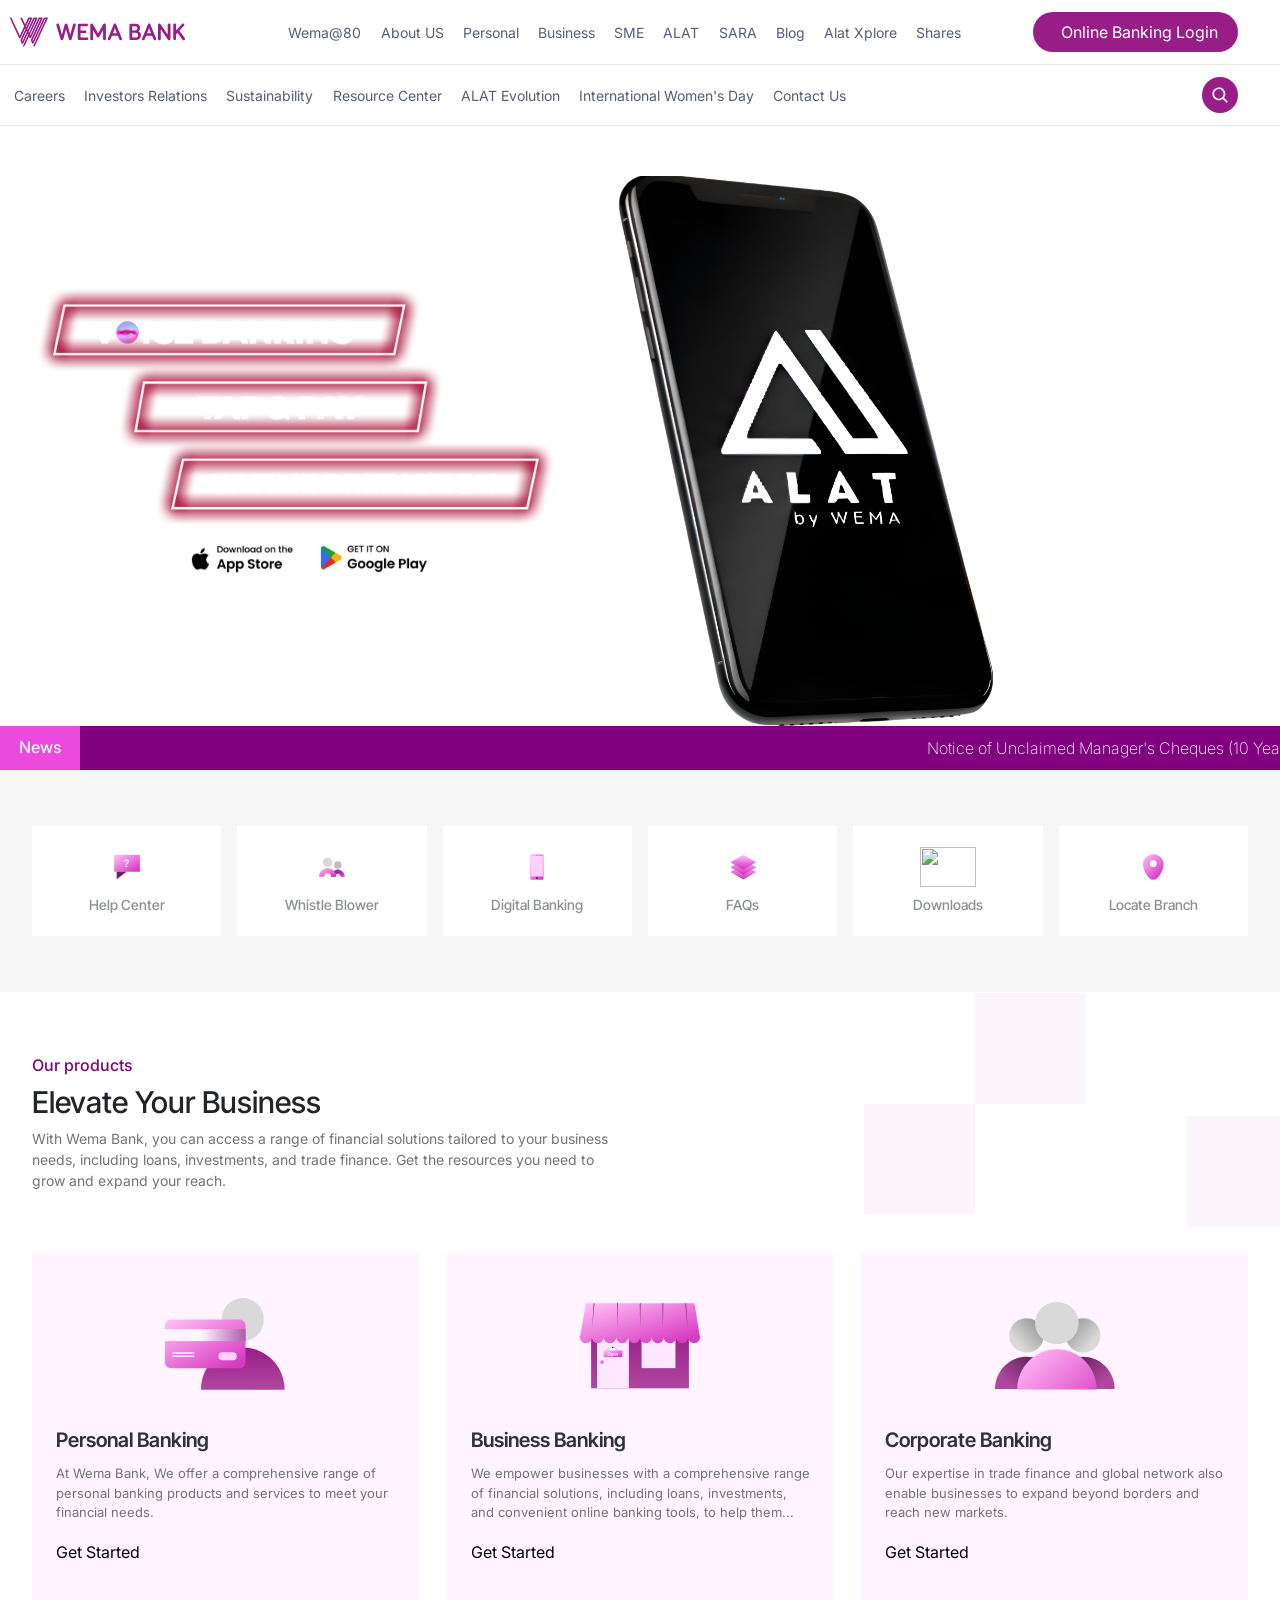
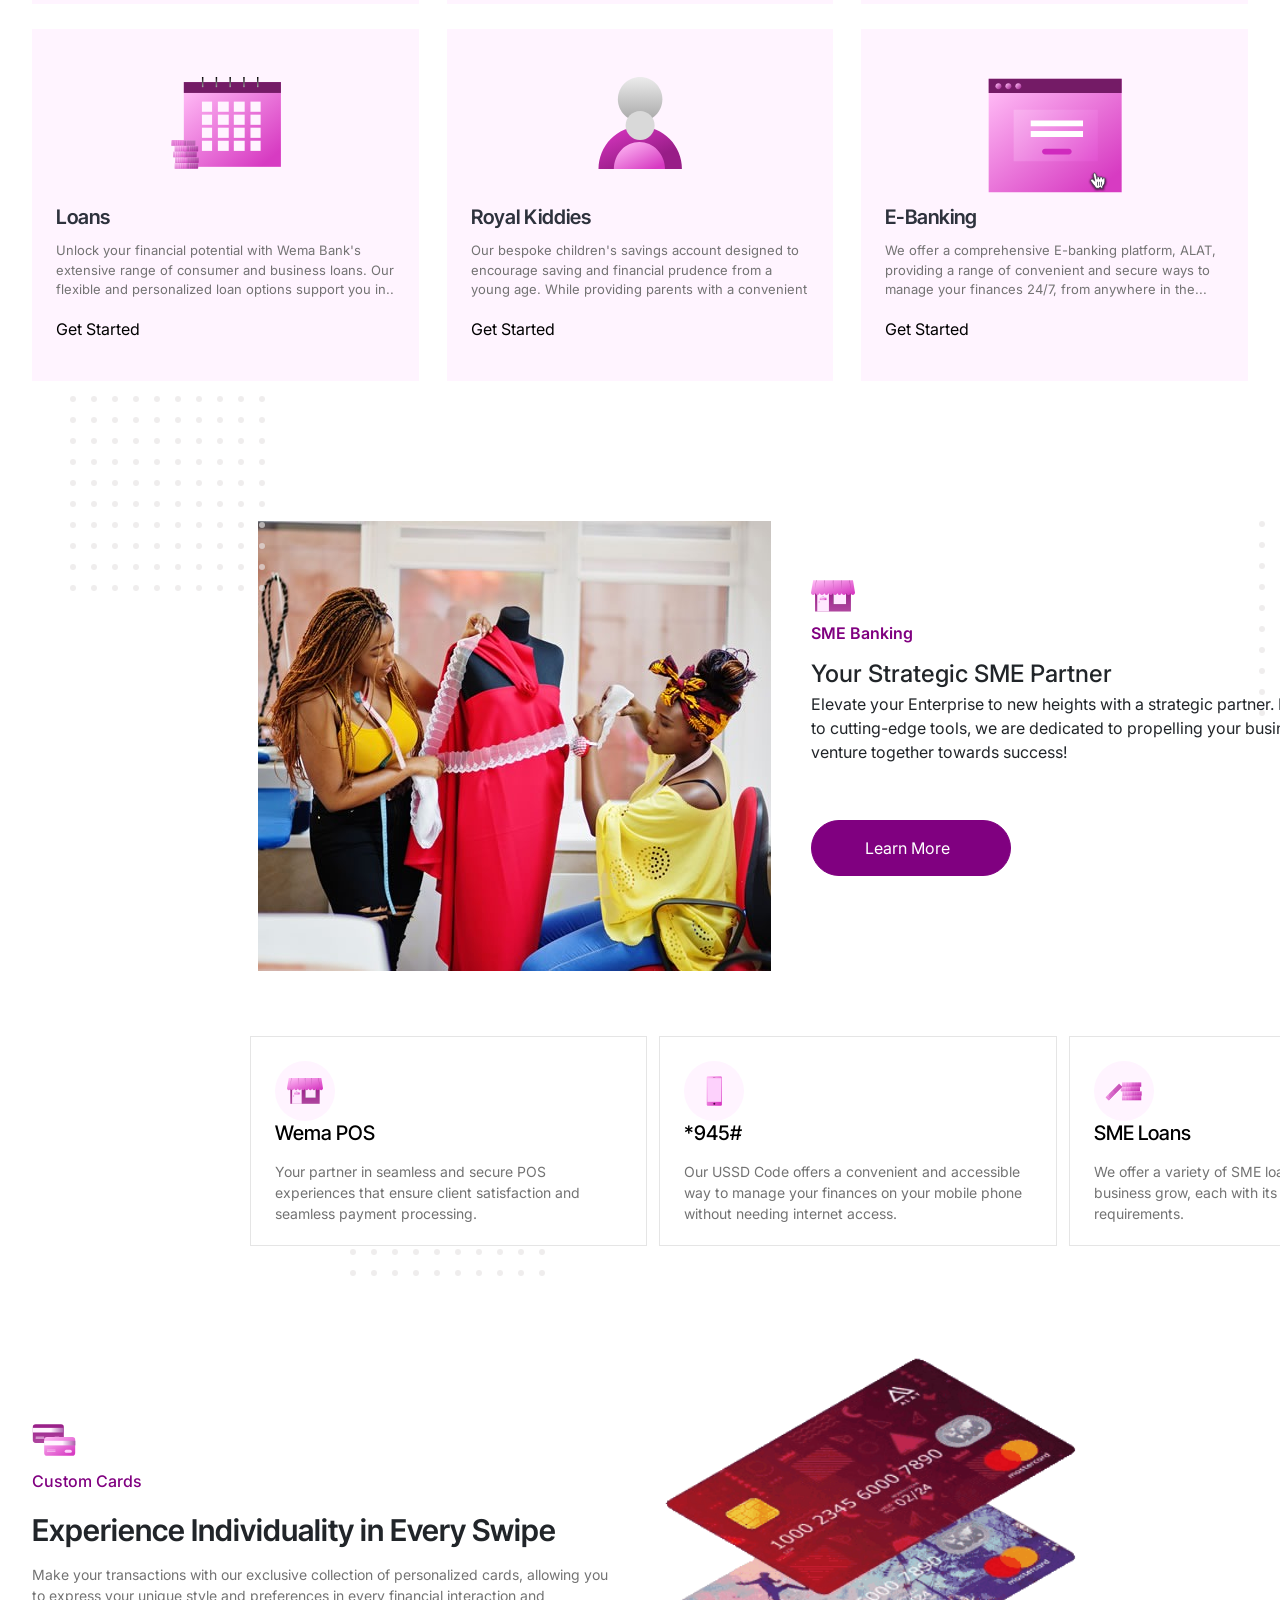
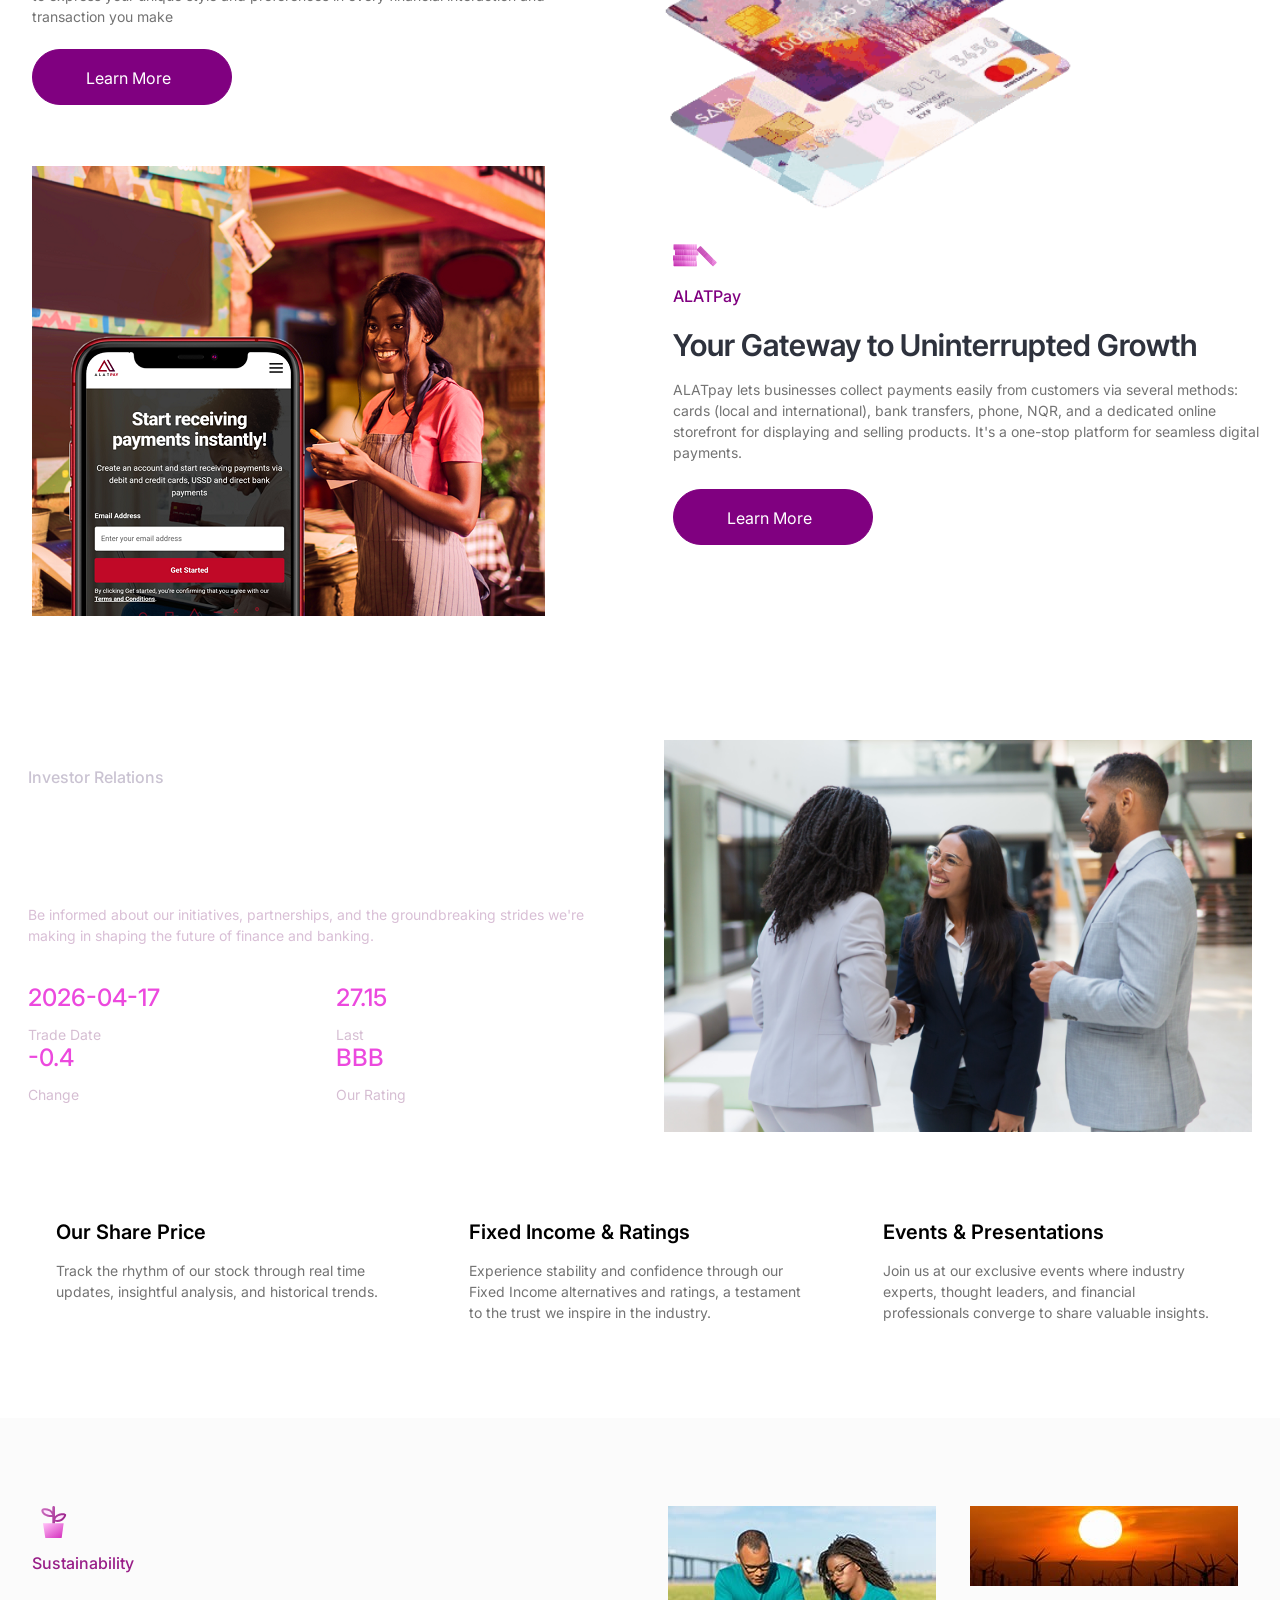
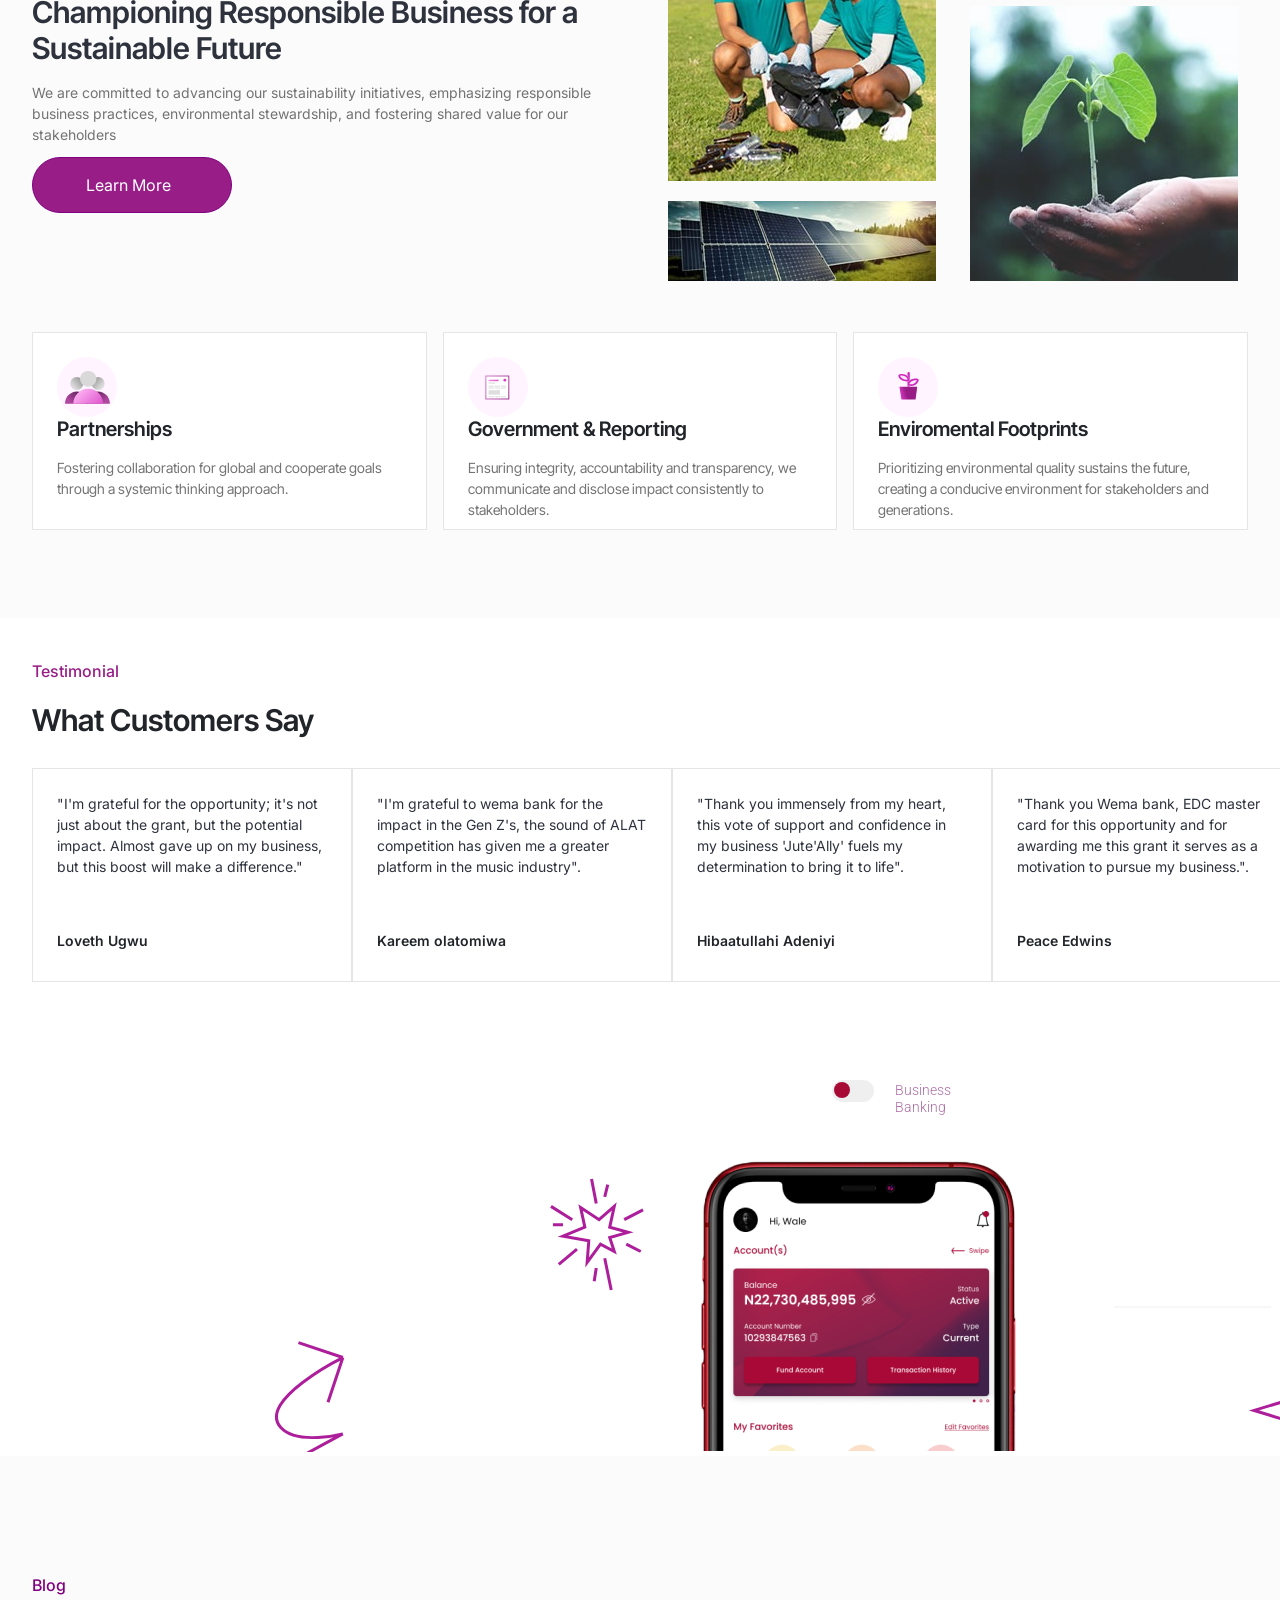
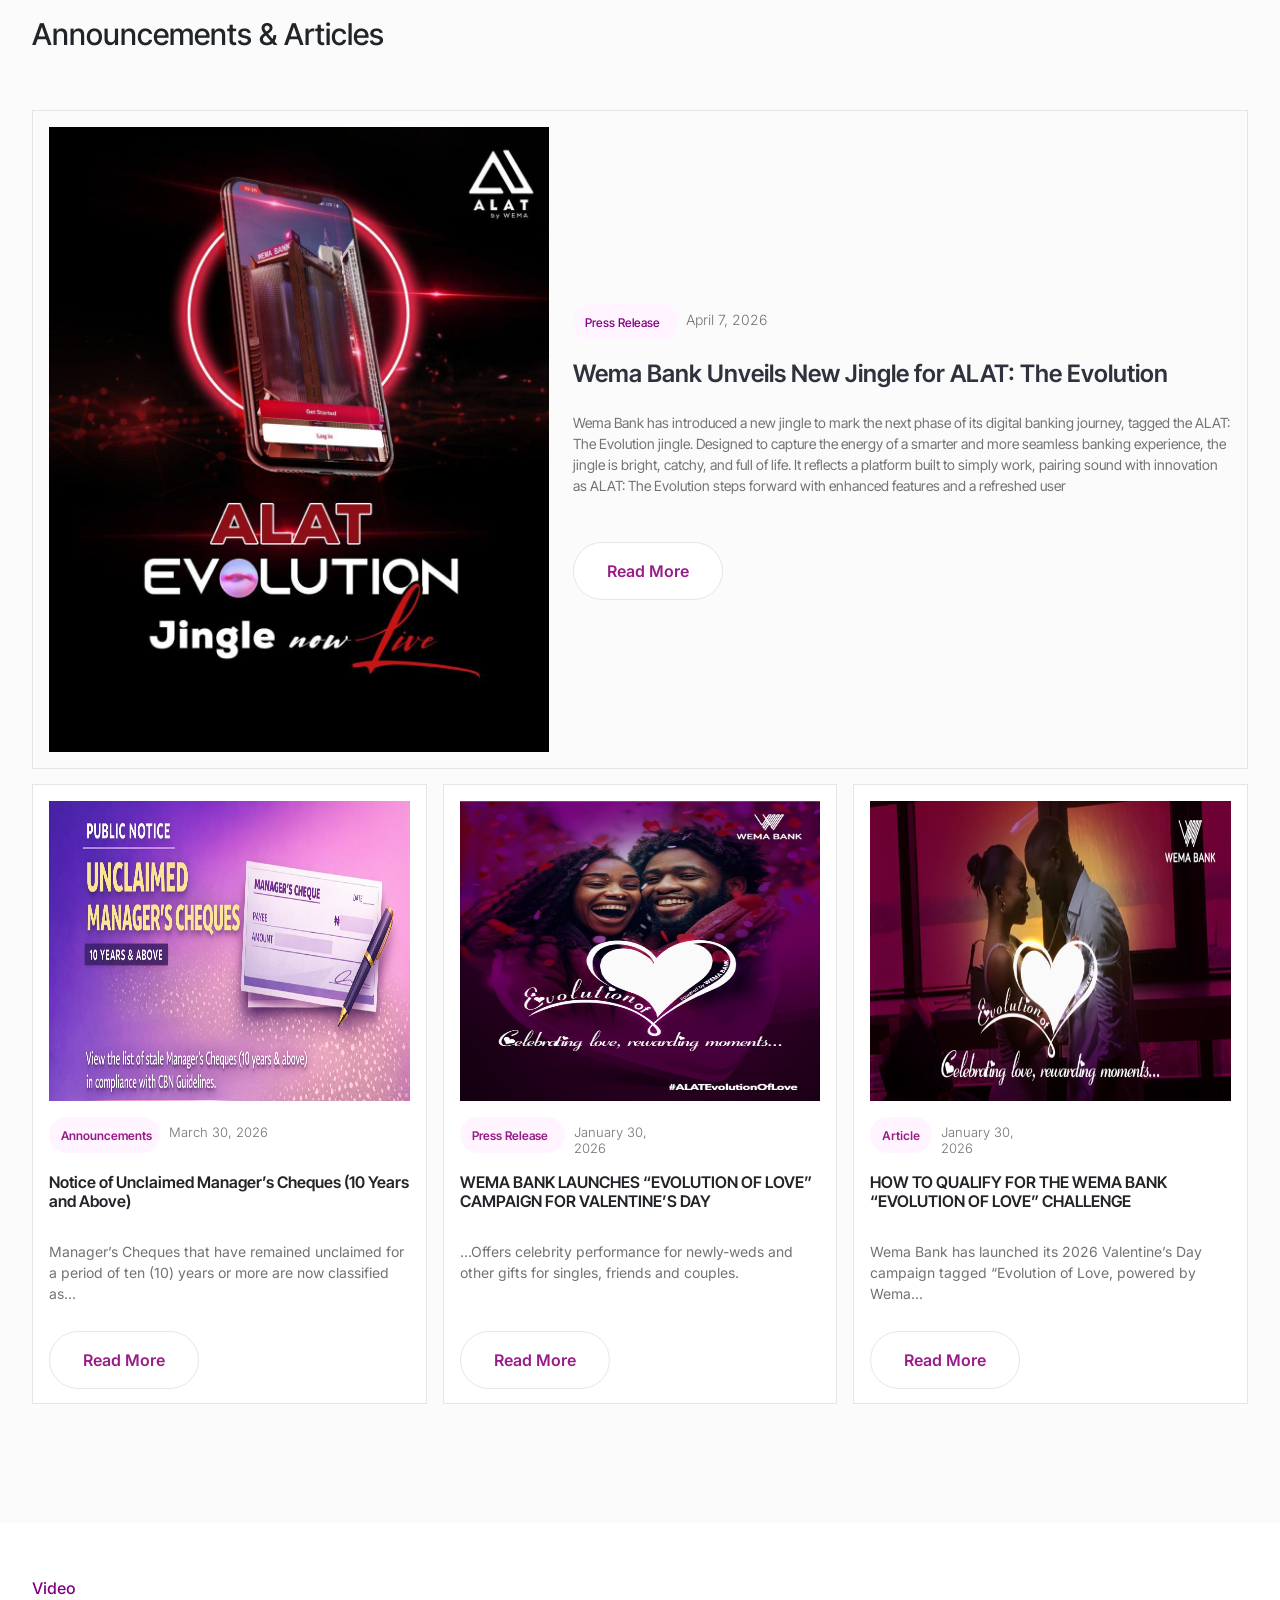
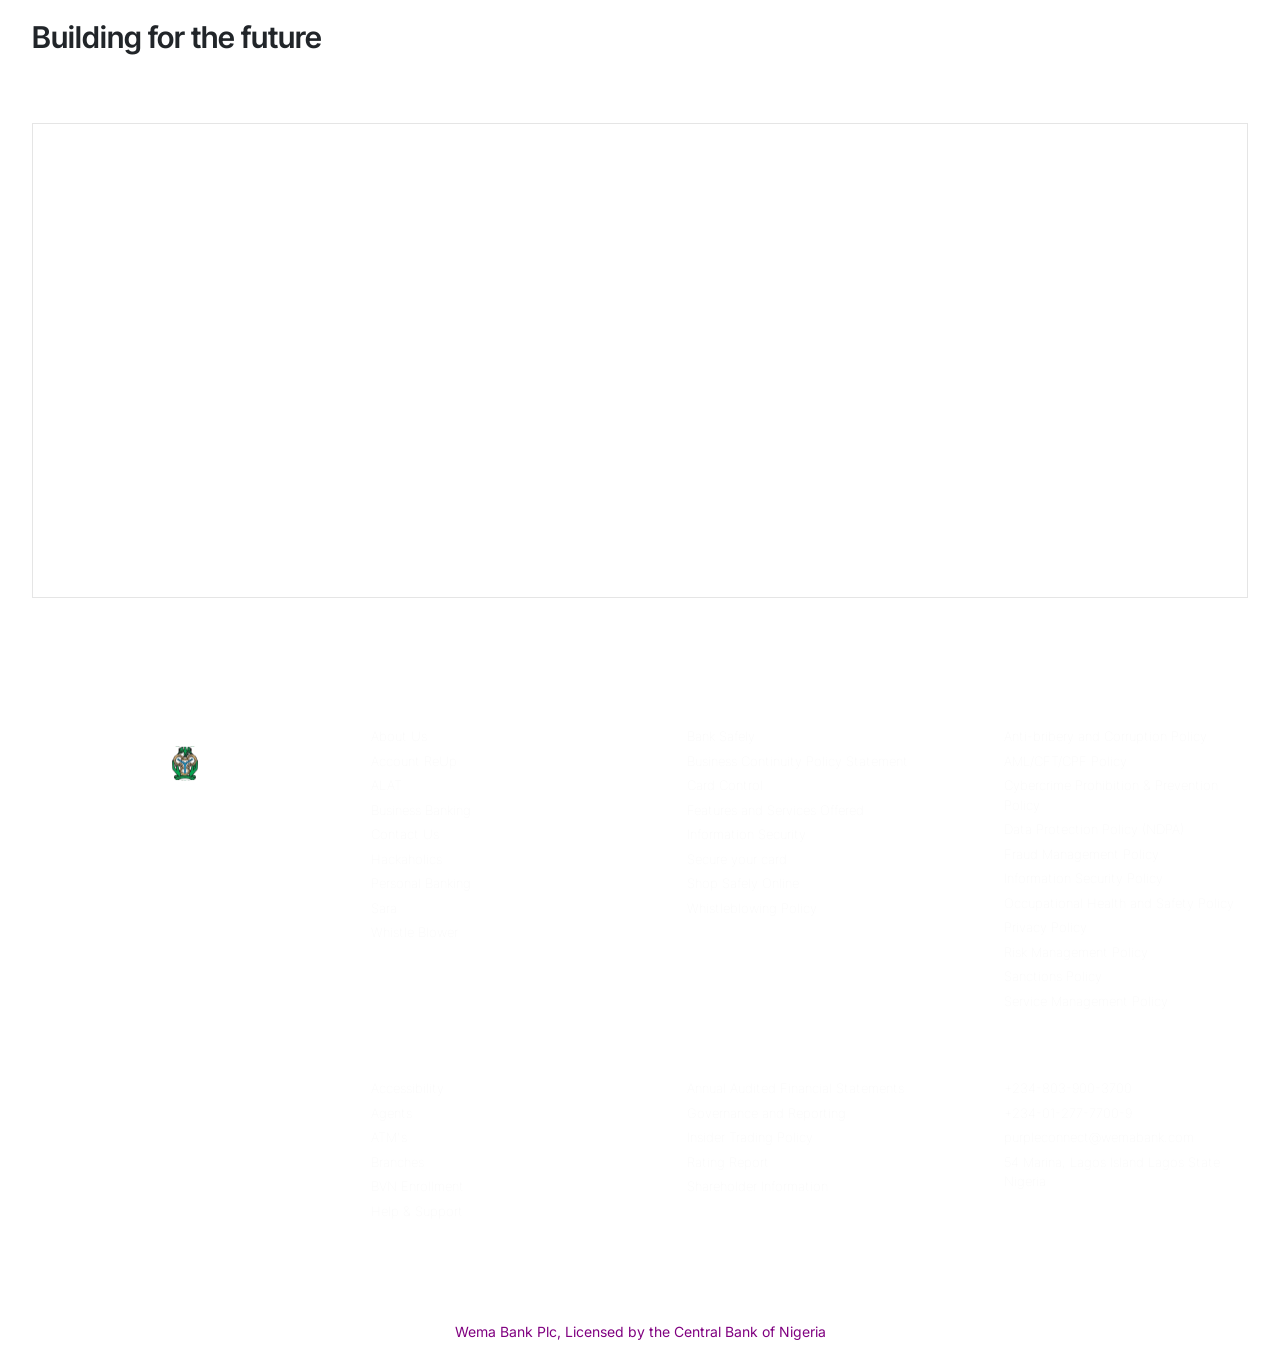
==== commit 4926b97a: "file update" ====
--- a/wemabank/index.html
+++ b/wemabank/index.html
@@ -168,7 +168,7 @@
                             <input type="text" name="q" class="search-input" placeholder="Quick search for anything...">
                             <button type="submit" class="search-submit">Search</button>
                         </form>
-                   
+
                         <label for="search-toggle" class="search-close">&#x2715;</label>
                     </div>
                 </div>
@@ -649,45 +649,54 @@
         <img class="section6-bg" src="./wema-images/section5-side-img.svg" alt="">
         <div class="section-6-div">
 
-            <div class="section6-inner">
-
-                <div class="s6-img">
-                    <img class="s6-img1" src="./wema-images/business banking.svg" alt="">
-                </div>
-
-                <h2>Wema POS</h2>
-
-                <p>Your partner in seamless and secure POS experiences that ensure client satisfaction and seamless
-                    payment processing.</p>
-
-            </div>
-
-            <div class="section6-inner">
-
-                <div class="s6-img">
-                    <img class="s6-img2" src="./wema-images/Digital Banking img 3.svg" alt="">
-                </div>
-
-                <h2>*945#</h2>
-
-                <p>
-                    Our USSD Code offers a convenient and accessible way to manage your finances on your mobile phone
-                    without needing internet access.</p>
-
-            </div>
-
-            <div class="section6-inner">
-
-                <div class="s6-img">
-                    <img class="s6-img3" src="./wema-images/coin.svg" alt="">
-                </div>
-
-                <h2>SME Loans</h2>
-
-                <p>We offer a variety of SME loan options to help your business grow, each with its own advantages and
-                    requirements.</p>
-
-            </div>
+
+            <a href="https://wemabank.com/business/electronic-banking/wema-pos/">
+                <div class="section6-inner">
+
+                    <div class="s6-img">
+                        <img class="s6-img1" src="./wema-images/business banking.svg" alt="">
+                    </div>
+
+                    <h2>Wema POS</h2>
+
+                    <p>Your partner in seamless and secure POS experiences that ensure client satisfaction and seamless
+                        payment processing.</p>
+
+                </div>
+            </a>
+
+            <a href="https://wemabank.com/personal/e-banking/945-2/">
+                <div class="section6-inner">
+
+                    <div class="s6-img">
+                        <img class="s6-img2" src="./wema-images/Digital Banking img 3.svg" alt="">
+                    </div>
+
+                    <h2>*945#</h2>
+
+                    <p>
+                        Our USSD Code offers a convenient and accessible way to manage your finances on your mobile
+                        phone
+                        without needing internet access.</p>
+
+                </div>
+            </a>
+
+            <a href="https://wemabank.com/smes/sme-loans">
+                <div class="section6-inner">
+
+                    <div class="s6-img">
+                        <img class="s6-img3" src="./wema-images/coin.svg" alt="">
+                    </div>
+
+                    <h2>SME Loans</h2>
+
+                    <p>We offer a variety of SME loan options to help your business grow, each with its own advantages
+                        and
+                        requirements.</p>
+
+                </div>
+            </a>
 
         </div>
     </section>
@@ -807,29 +816,35 @@
 
             <div class="section-9-div2">
 
-                <div class="s9-m2">
-
-                    <h2>Our Share Price</h2>
-                    <p>Track the rhythm of our stock through real time updates, insightful analysis, and historical
-                        trends.</p>
-
-                </div>
-
-                <div class="s9-m2">
-
-                    <h2>Fixed Income & Ratings</h2>
-                    <p>Experience stability and confidence through our Fixed Income alternatives and ratings, a
-                        testament to the trust we inspire in the industry.</p>
-
-                </div>
-
-                <div class="s9-m2">
-
-                    <h2>Events & Presentations</h2>
-                    <p>Join us at our exclusive events where industry experts, thought leaders, and financial
-                        professionals converge to share valuable insights.</p>
-
-                </div>
+                <a href="https://wemabank.com/investor-relations3/shareholder-information/">
+                    <div class="s9-m2">
+
+                        <h2>Our Share Price</h2>
+                        <p>Track the rhythm of our stock through real time updates, insightful analysis, and historical
+                            trends.</p>
+
+                    </div>
+                </a>
+
+                <a href="https://wemabank.com/rating-report">
+                    <div class="s9-m2">
+
+                        <h2>Fixed Income & Ratings</h2>
+                        <p>Experience stability and confidence through our Fixed Income alternatives and ratings, a
+                            testament to the trust we inspire in the industry.</p>
+
+                    </div>
+                </a>
+
+                <a href="https://wemabank.com/events-presentations/">
+                    <div class="s9-m2">
+
+                        <h2>Events & Presentations</h2>
+                        <p>Join us at our exclusive events where industry experts, thought leaders, and financial
+                            professionals converge to share valuable insights.</p>
+
+                    </div>
+                </a>
 
             </div>
 
--- a/wemabank/style.css
+++ b/wemabank/style.css
@@ -58,7 +58,7 @@
     width: 100%;
     justify-content: space-between;
     margin-left: -60px;
-    
+
 
 }
 
@@ -1718,6 +1718,13 @@
 
 }
 
+.section-6-div>a {
+
+    text-decoration: none !important;
+
+}
+
+
 .section6-bg {
 
     margin-left: 350px;
@@ -2470,6 +2477,13 @@
     align-items: center;
 }
 
+.section-9-div2 > a {
+
+    text-decoration: none !important;
+}
+
+
+
 .section9-child1>h2 {
 
     font-size: 16px;
@@ -2566,6 +2580,7 @@
     height: 28px;
     font-size: 20px;
     font-weight: 600;
+    color: black;
 
 }
 
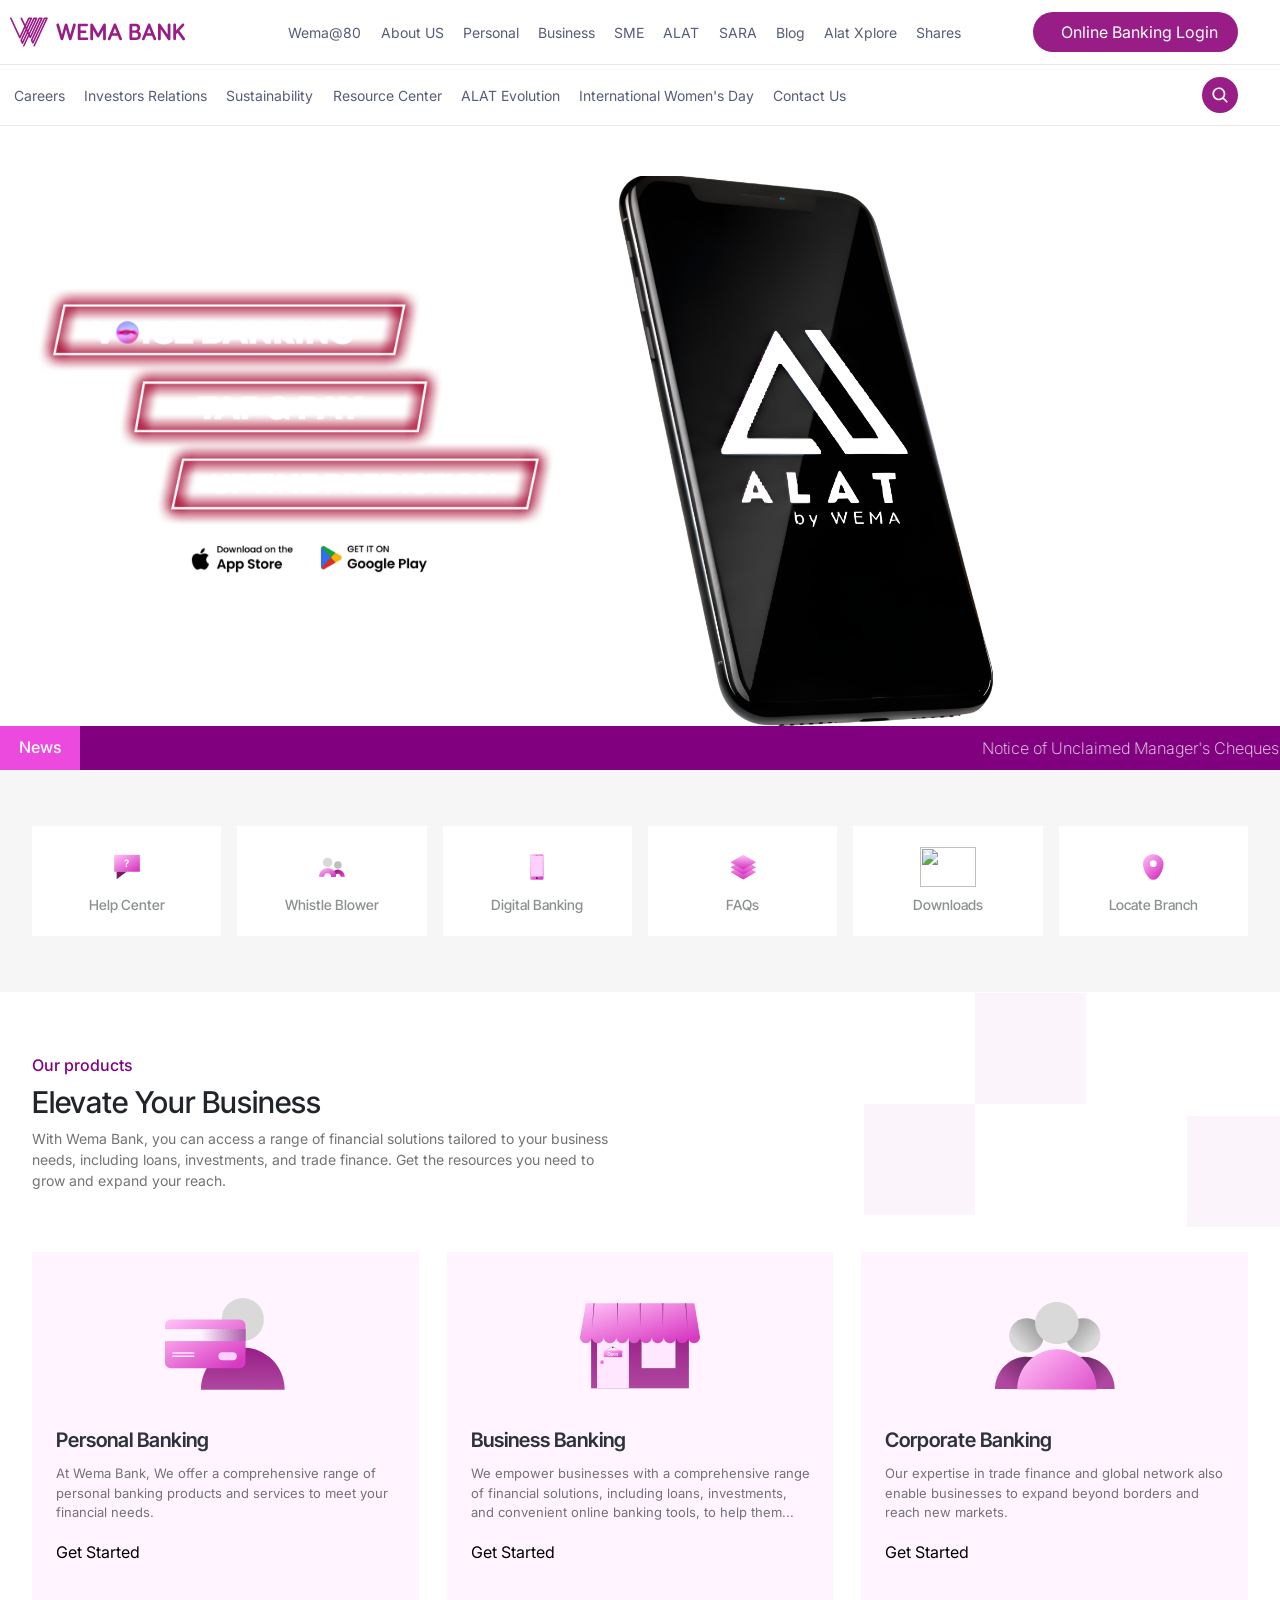
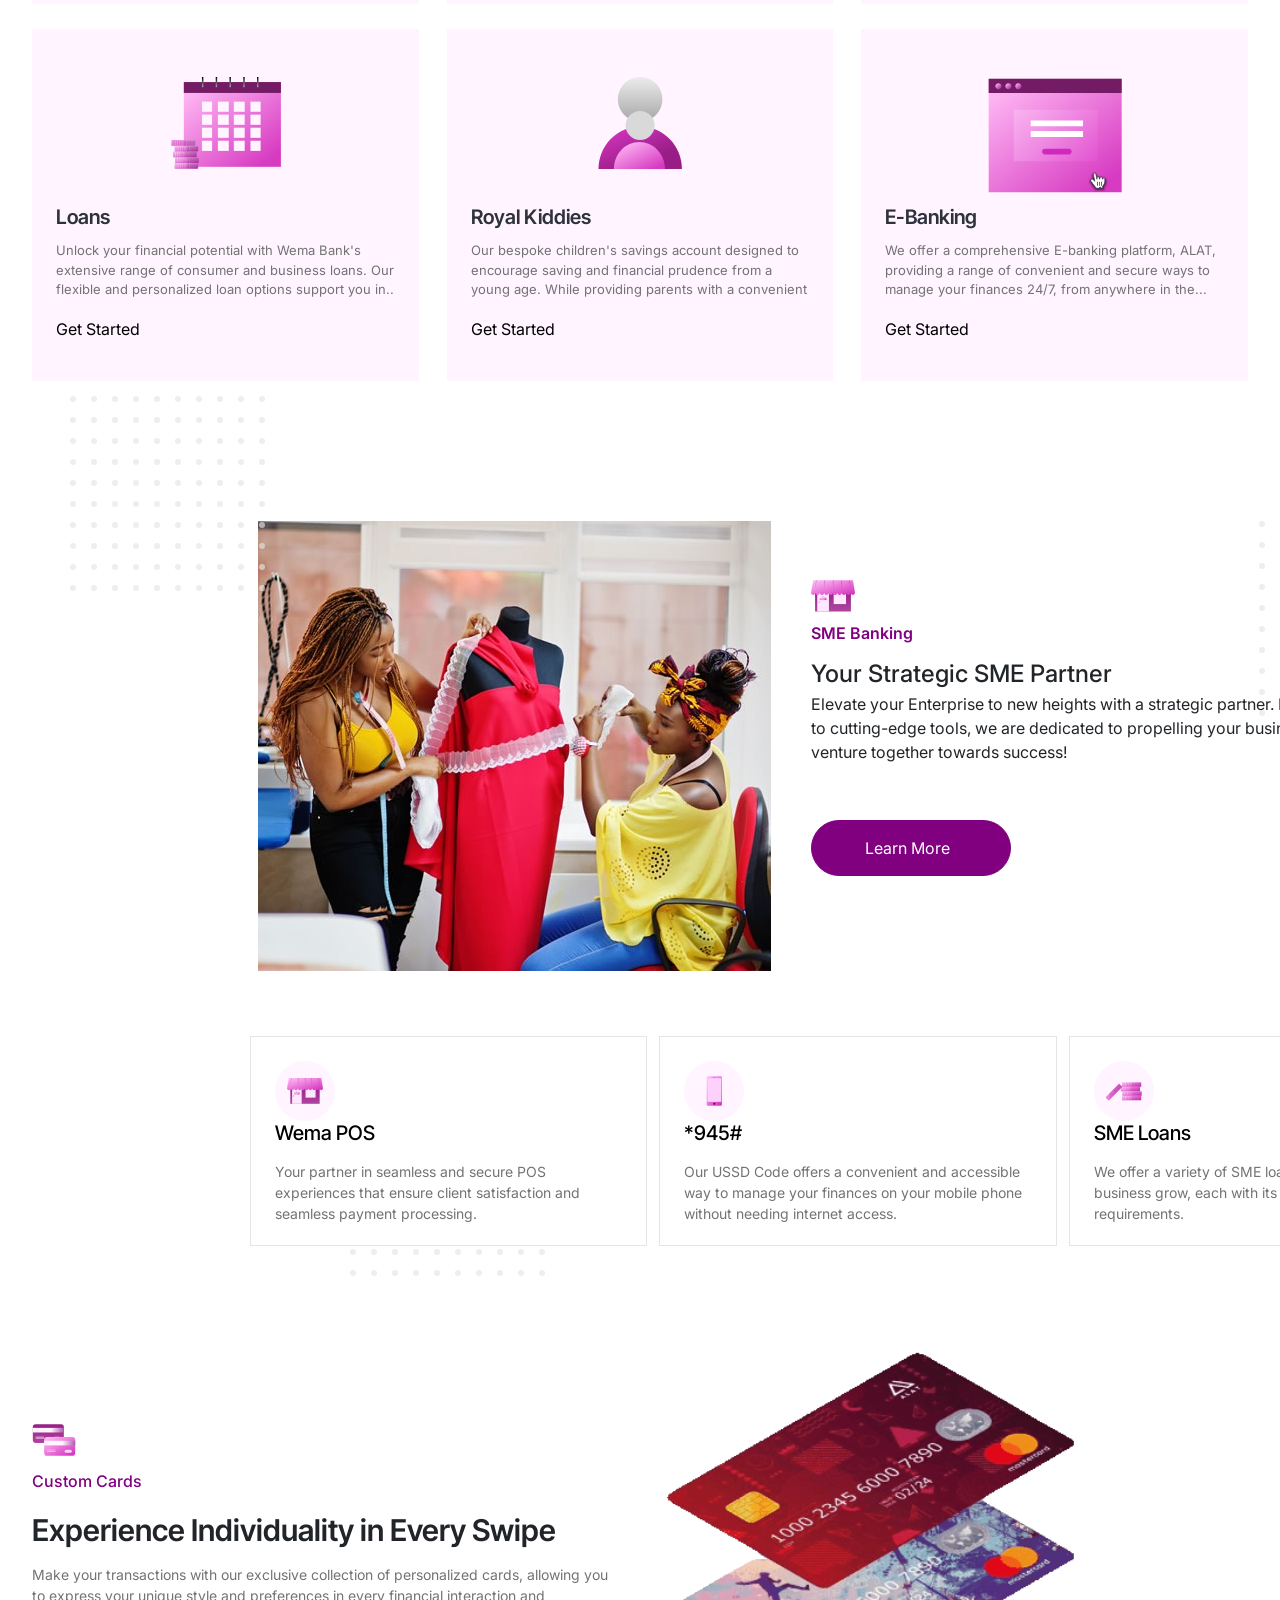
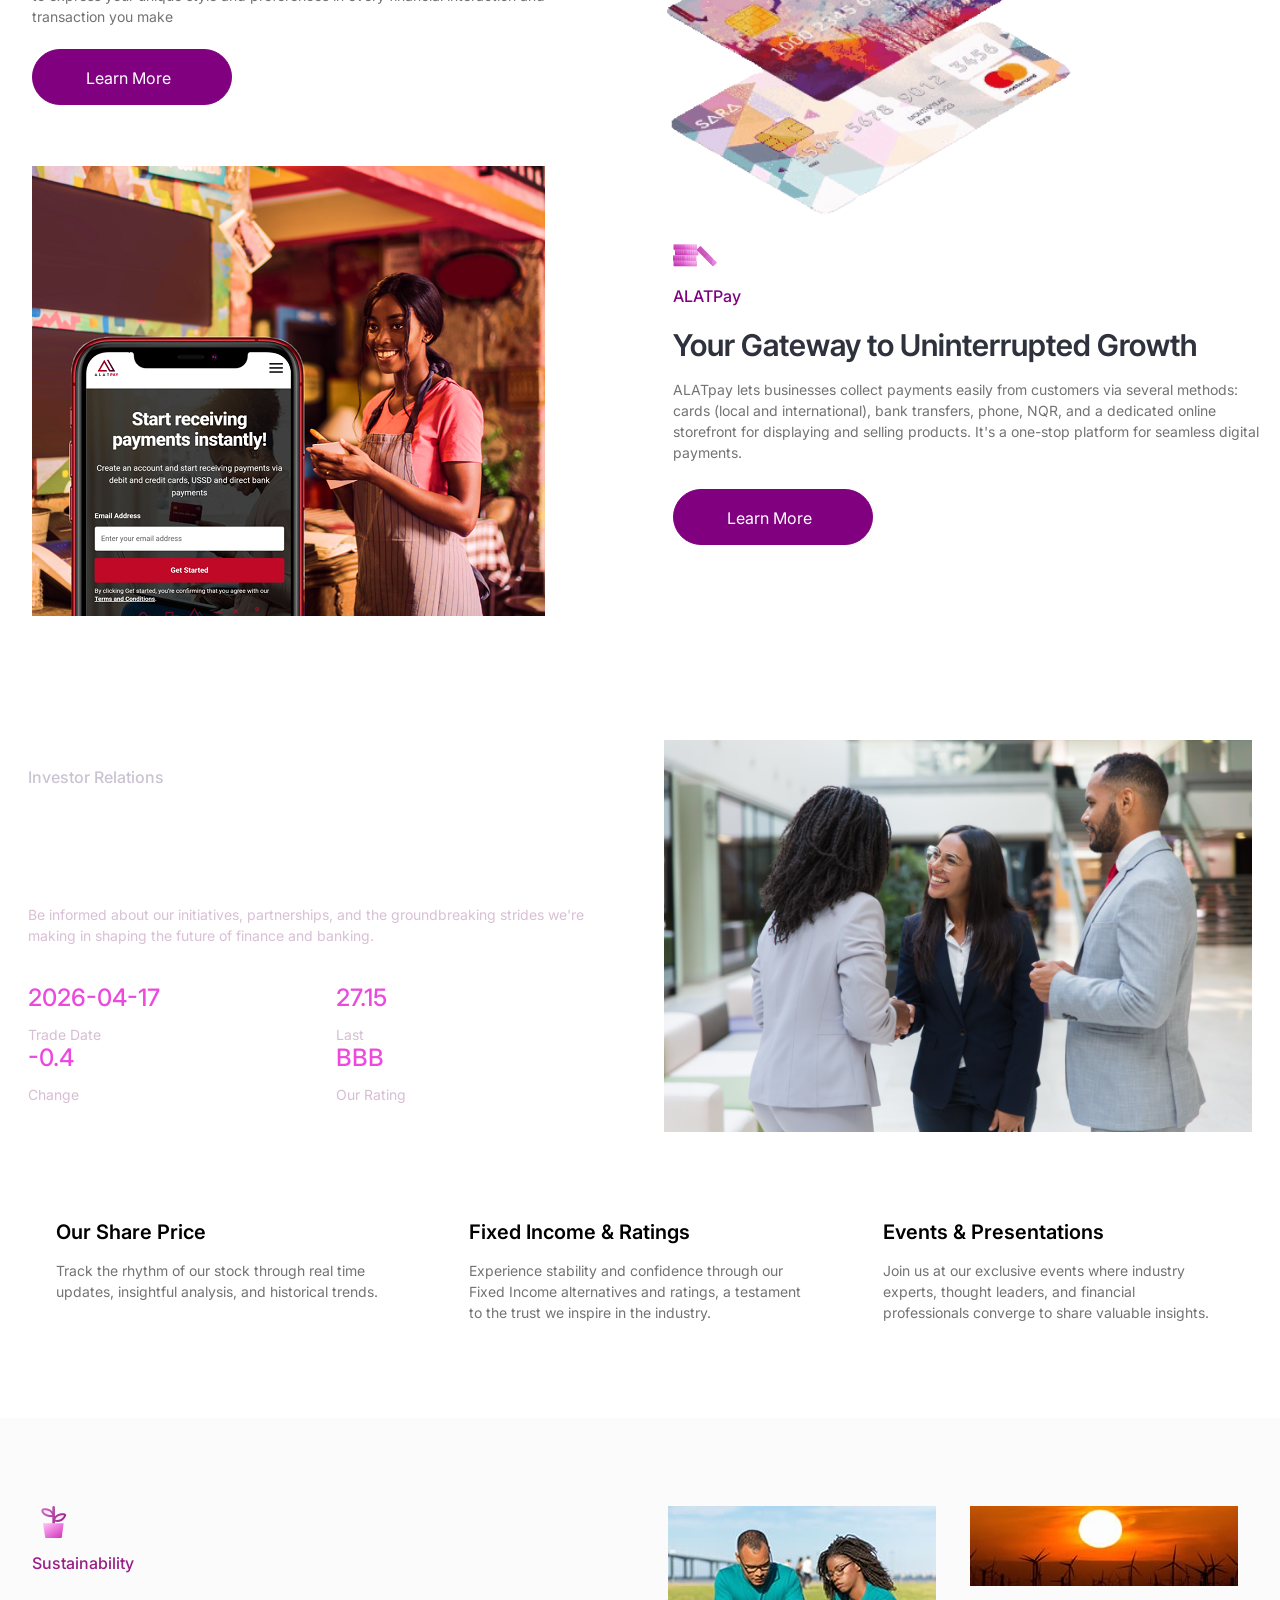
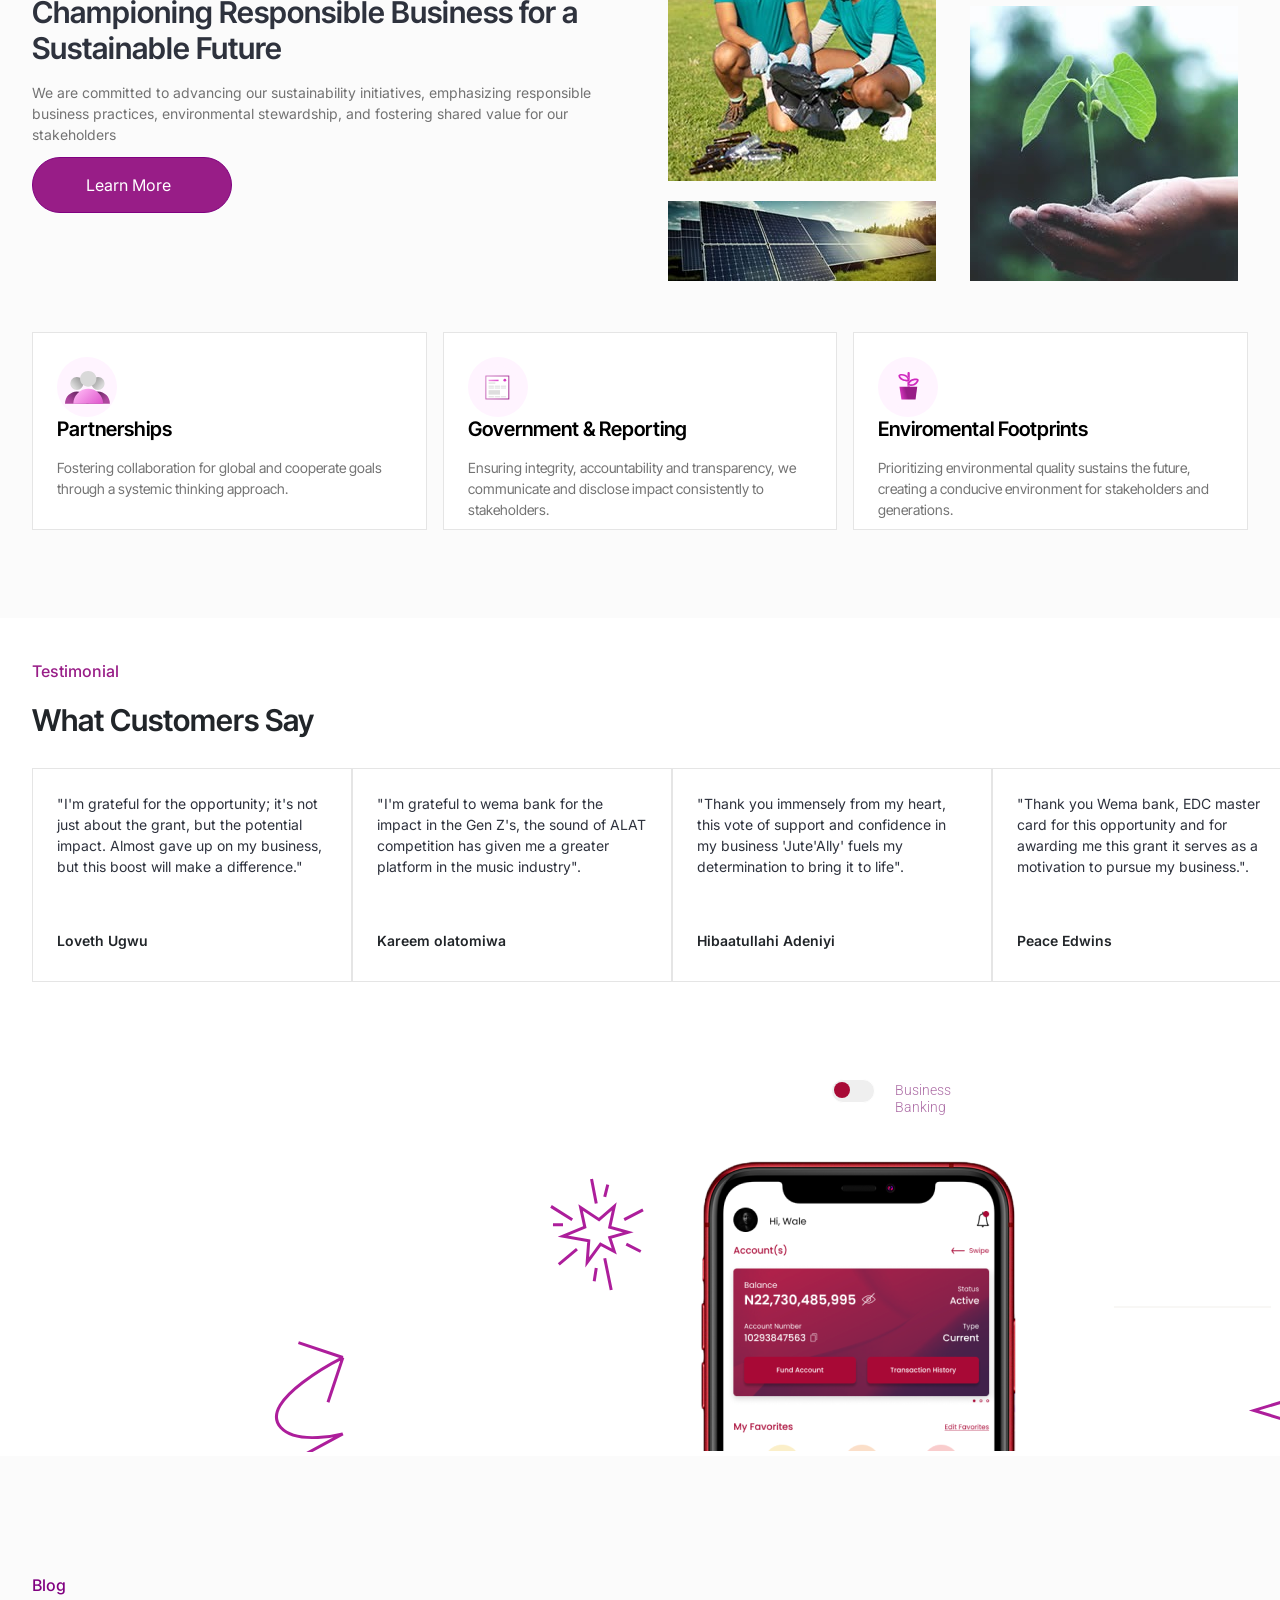
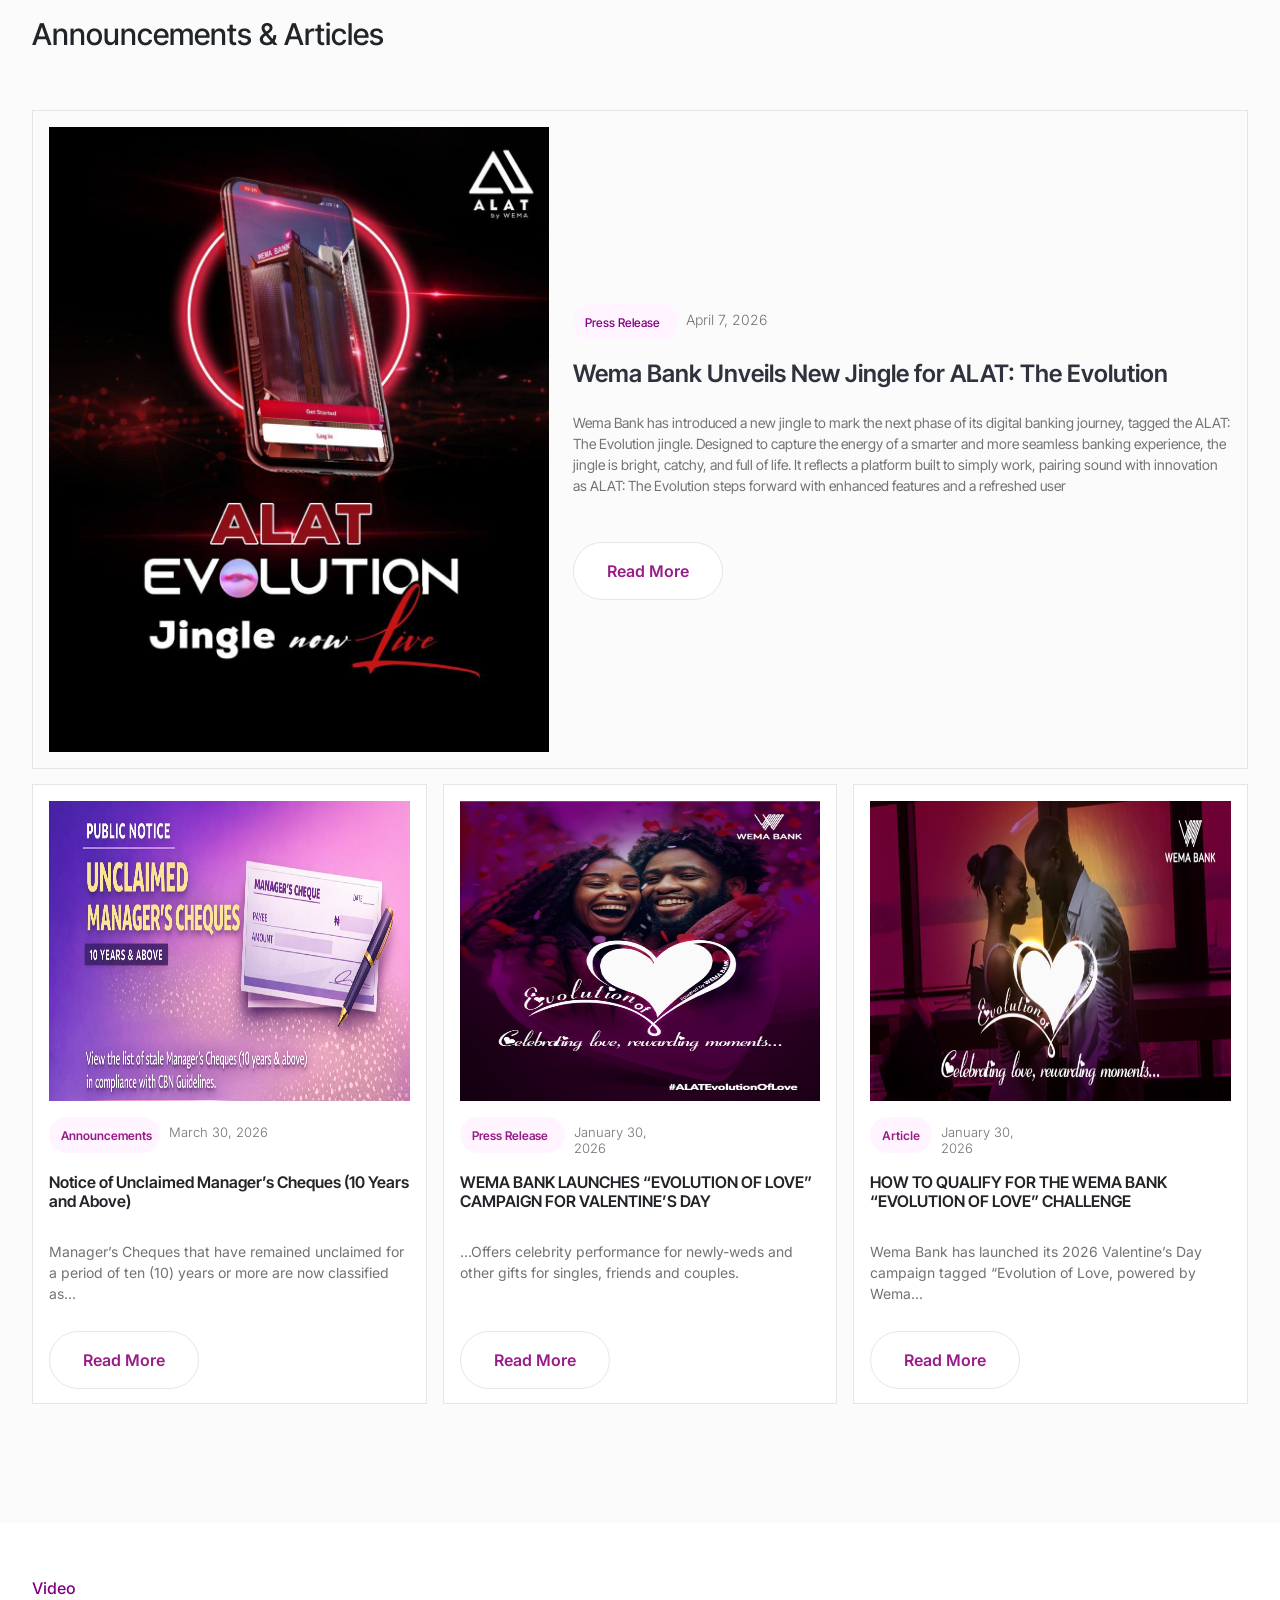
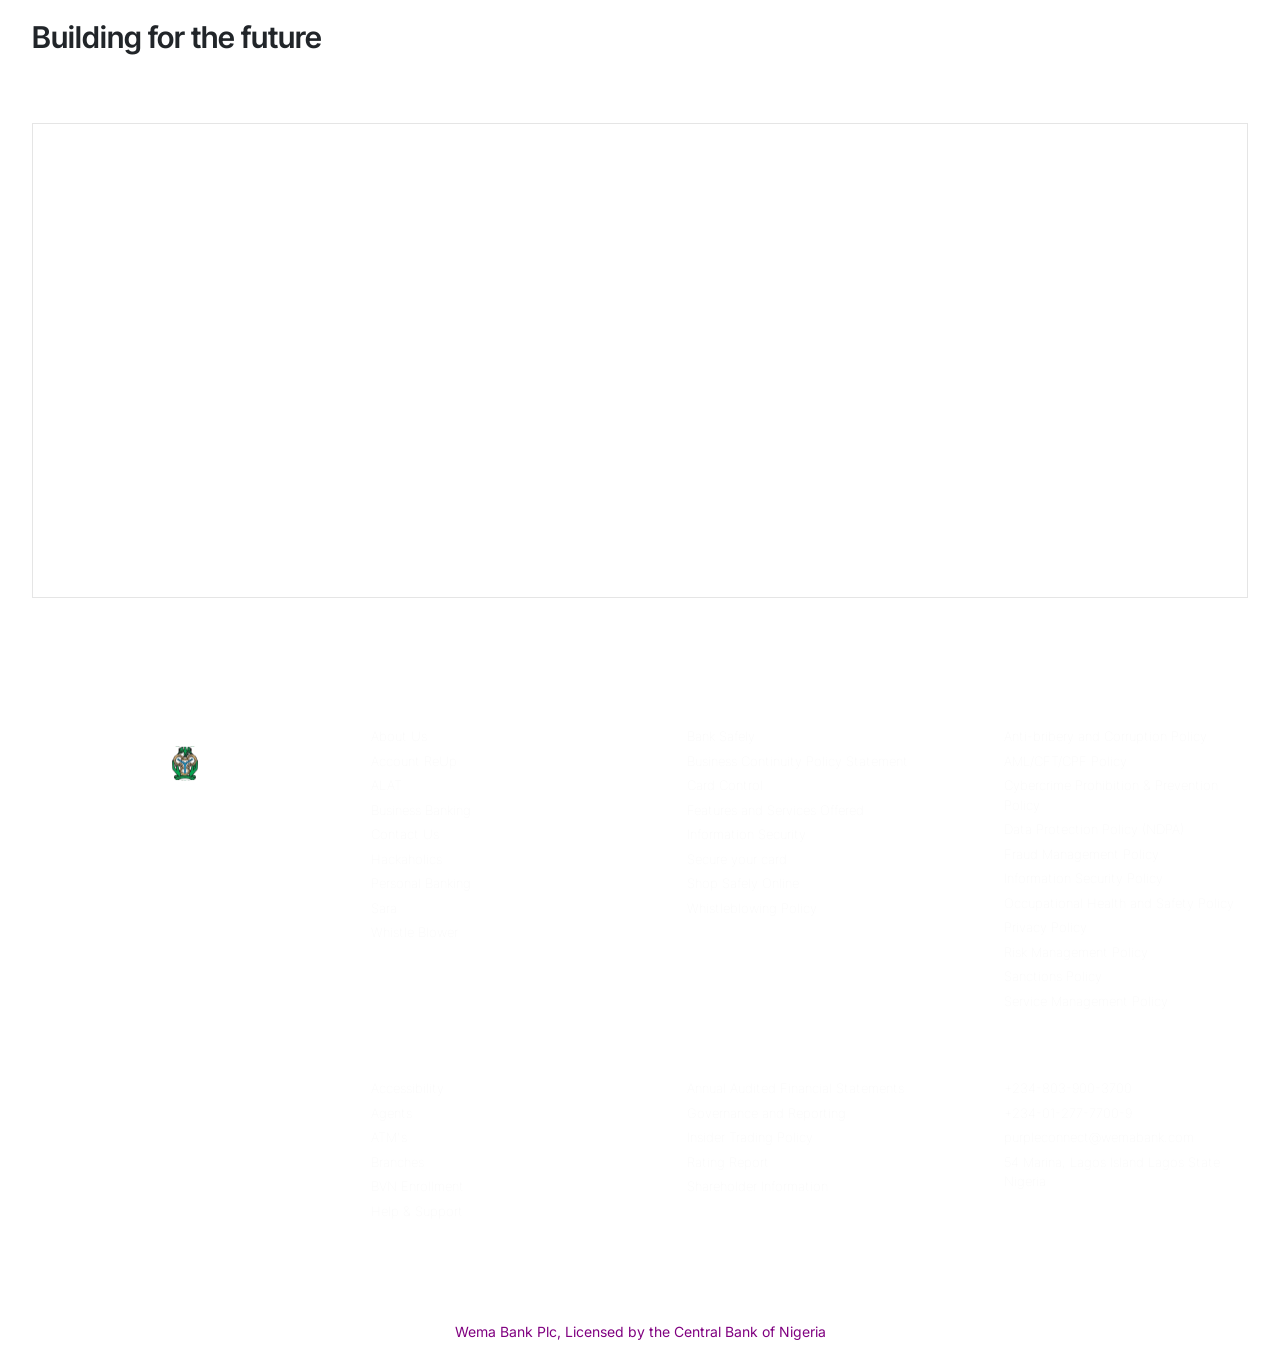
==== commit a2bfe4c2: "file update" ====
--- a/wemabank/index.html
+++ b/wemabank/index.html
@@ -896,40 +896,48 @@
 
             <div class="section10-div2">
 
-                <div class="section10-mini">
-
-                    <div class="s10-mini-imgs">
-                        <img src="./wema-images/partnerships image.svg" alt="">
-                    </div>
-
-                    <h2>Partnerships</h2>
-                    <p>Fostering collaboration for global and cooperate goals through a systemic thinking approach.</p>
-
-                </div>
-
-                <div class="section10-mini">
-
-                    <div class="s10-mini-imgs">
-                        <img src="./wema-images/governance and reporting img.svg" alt="">
-                    </div>
-
-                    <h2>Government & Reporting</h2>
-                    <p>Ensuring integrity, accountability and transparency, we communicate and disclose impact
-                        consistently to stakeholders.</p>
-
-                </div>
-
-                <div class="section10-mini">
-
-                    <div class="s10-mini-imgs">
-                        <img src="./wema-images/Enviromental footprints.svg" alt="">
-                    </div>
-
-                    <h2>Enviromental Footprints</h2>
-                    <p>Prioritizing environmental quality sustains the future, creating a conducive environment for
-                        stakeholders and generations.</p>
-
-                </div>
+                <a href="https://wemabank.com/csr/women-empowerment-programme/">
+                    <div class="section10-mini">
+
+                        <div class="s10-mini-imgs">
+                            <img src="./wema-images/partnerships image.svg" alt="">
+                        </div>
+
+                        <h2>Partnerships</h2>
+                        <p>Fostering collaboration for global and cooperate goals through a systemic thinking approach.
+                        </p>
+
+                    </div>
+                </a>
+
+                <a href="https://wemabank.com/csr/governance-and-reporting/">
+                    <div class="section10-mini">
+
+                        <div class="s10-mini-imgs">
+                            <img src="./wema-images/governance and reporting img.svg" alt="">
+                        </div>
+
+                        <h2>Government & Reporting</h2>
+                        <p>Ensuring integrity, accountability and transparency, we communicate and disclose impact
+                            consistently to stakeholders.</p>
+
+                    </div>
+                </a>
+
+                <a href="https://wemabank.com/csr/environmental-footprint/">
+                    <div class="section10-mini">
+
+                        <div class="s10-mini-imgs">
+                            <img src="./wema-images/Enviromental footprints.svg" alt="">
+                        </div>
+
+                        <h2>Enviromental Footprints</h2>
+                        <p>Prioritizing environmental quality sustains the future, creating a conducive environment for
+                            stakeholders and generations.</p>
+
+                    </div>
+                </a>
+
             </div>
         </div>
     </section>
--- a/wemabank/style.css
+++ b/wemabank/style.css
@@ -2477,7 +2477,7 @@
     align-items: center;
 }
 
-.section-9-div2 > a {
+.section-9-div2>a {
 
     text-decoration: none !important;
 }
@@ -2974,6 +2974,12 @@
 
 }
 
+.section10-div2>a {
+
+    text-decoration: none !important;
+
+}
+
 .section10-mini {
 
     width: 394.67px;
@@ -2982,6 +2988,11 @@
     background-color: white;
     border: 1px solid #e5e5e5;
 
+}
+
+.section10-mini>h2 {
+
+    color: black;
 }
 
 .s10-mini-imgs {
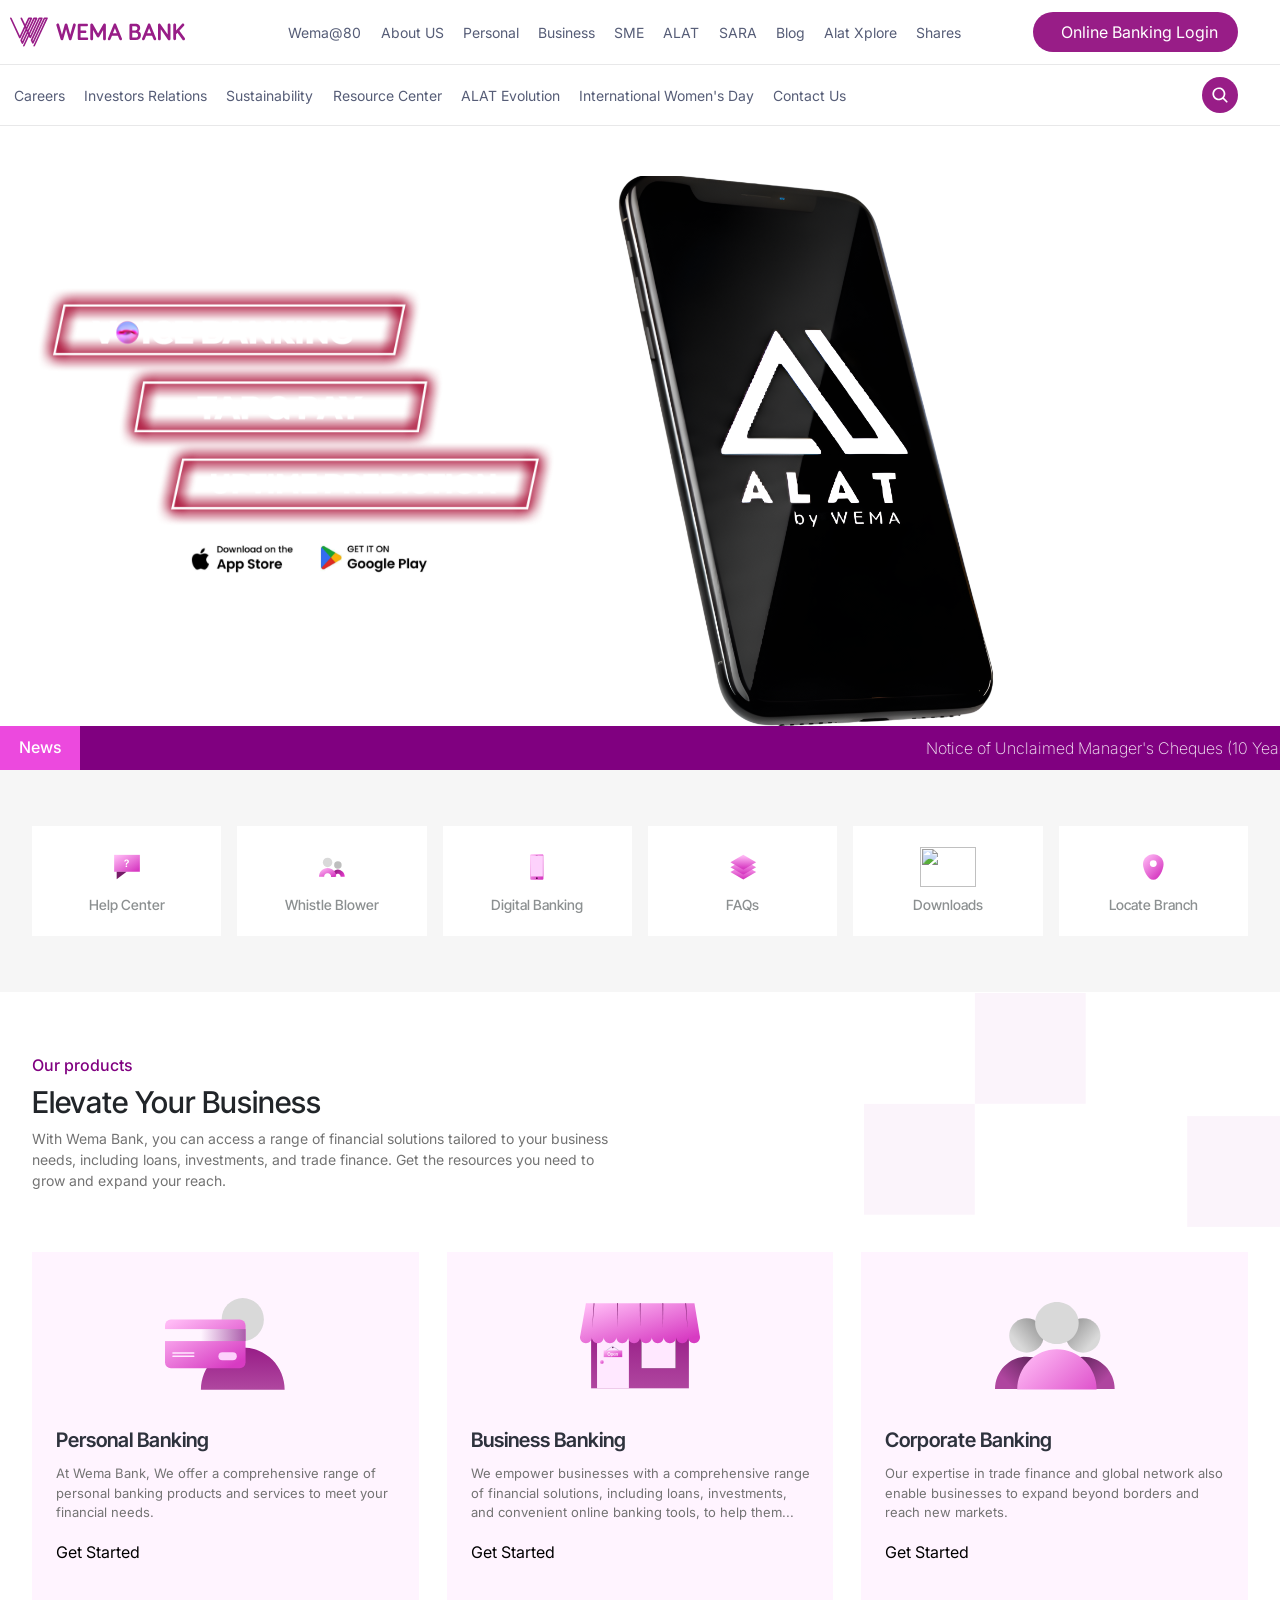
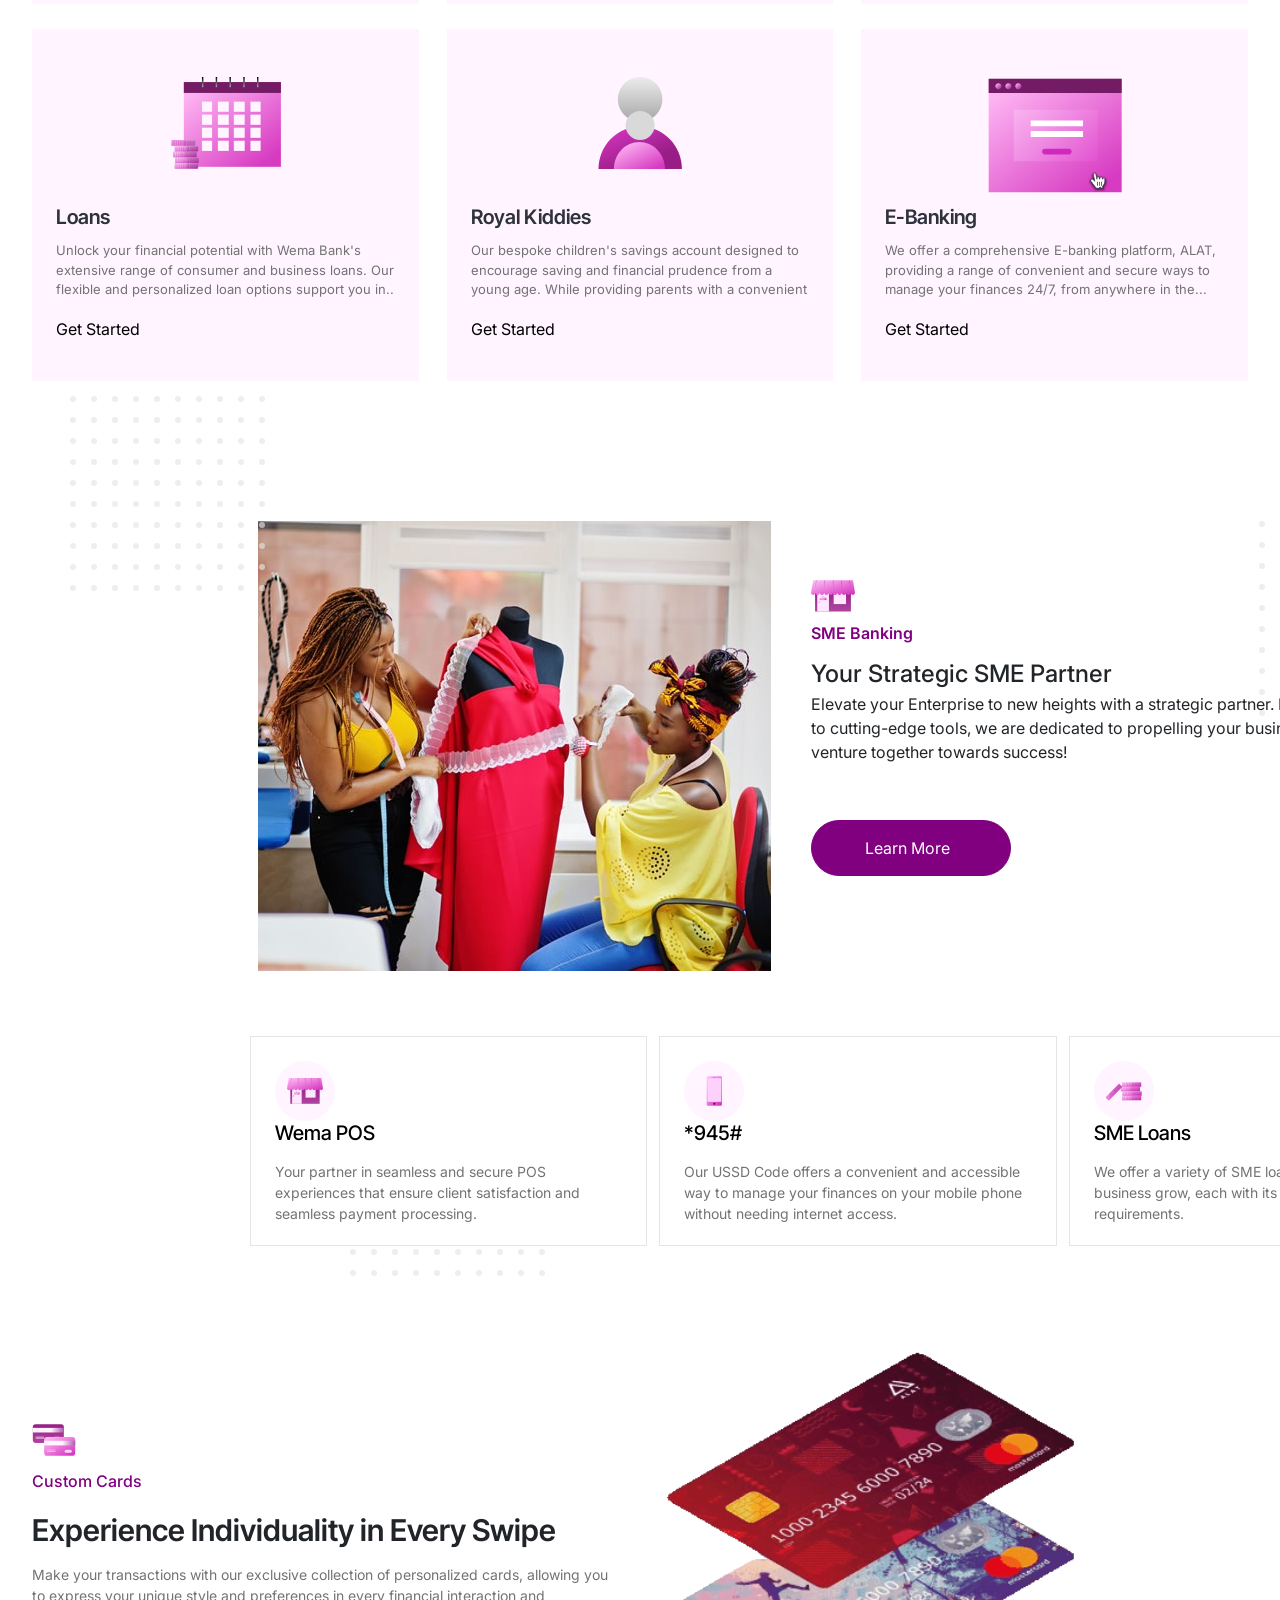
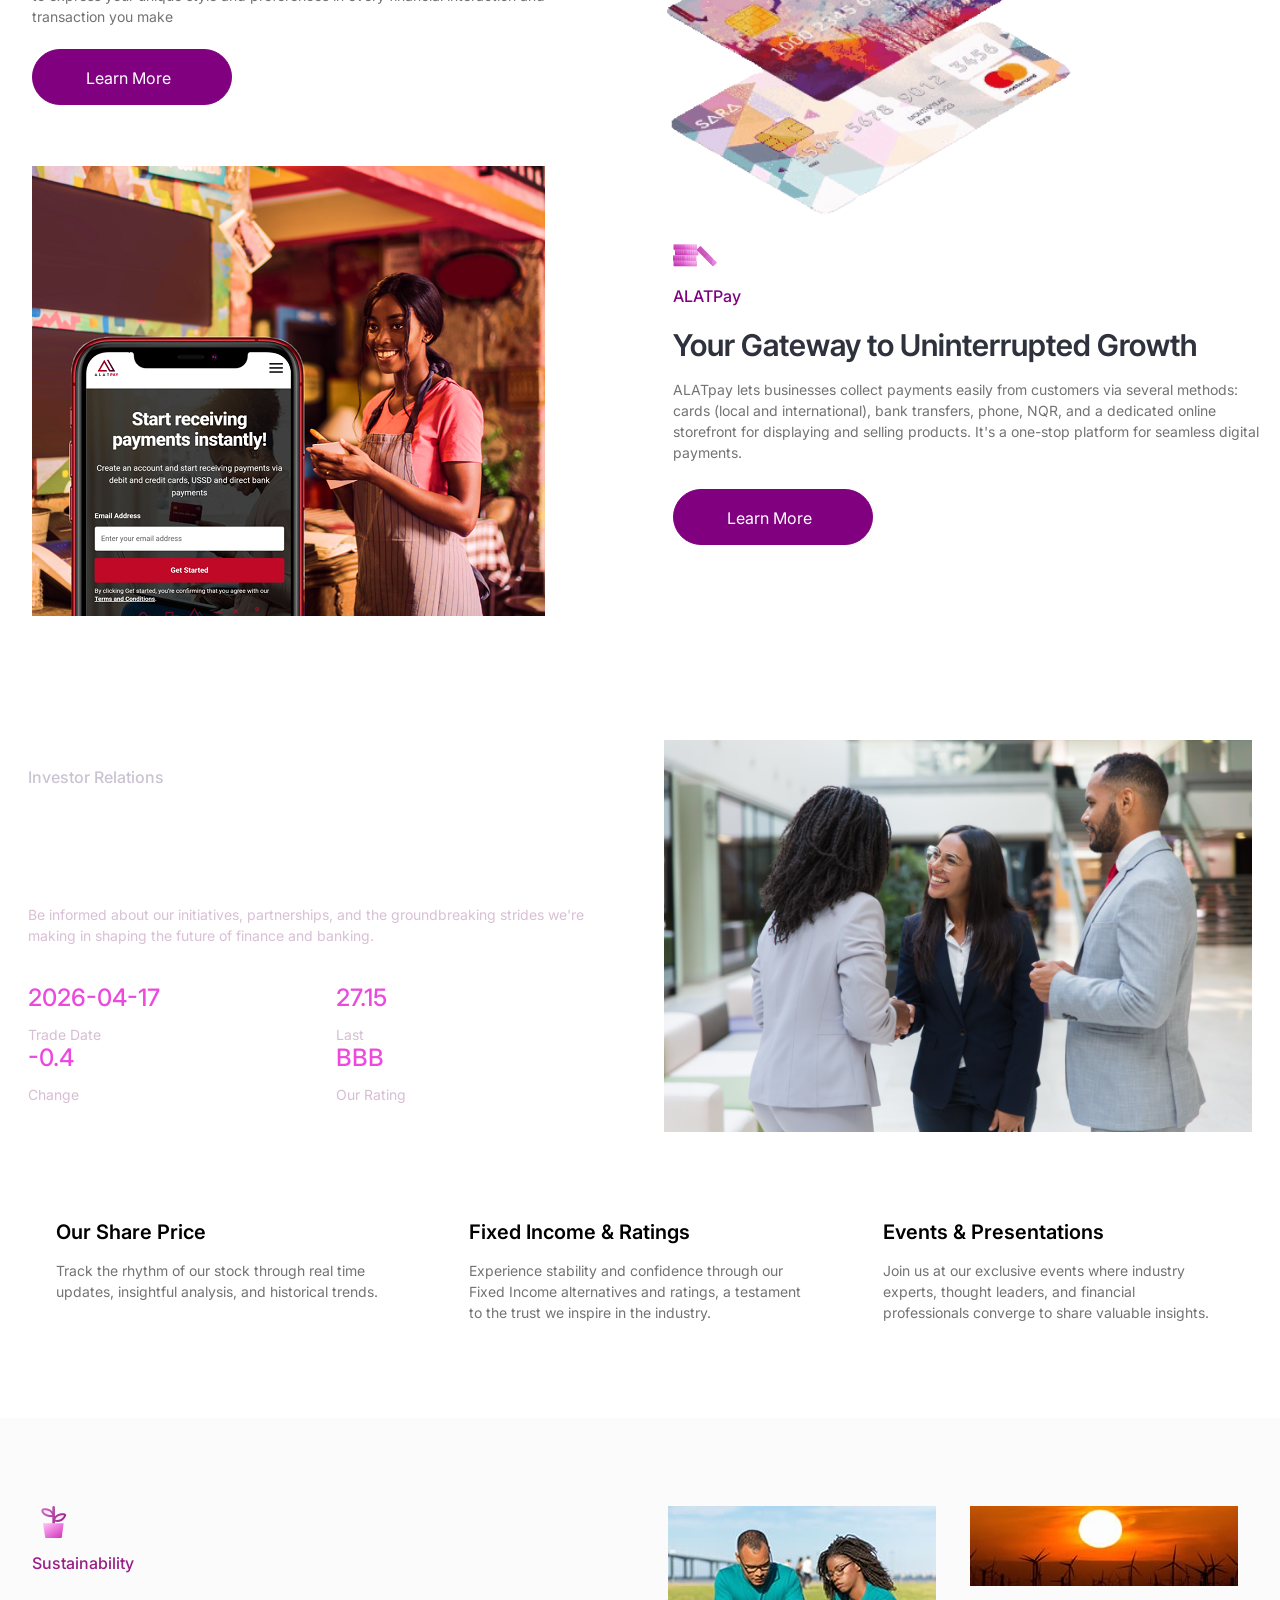
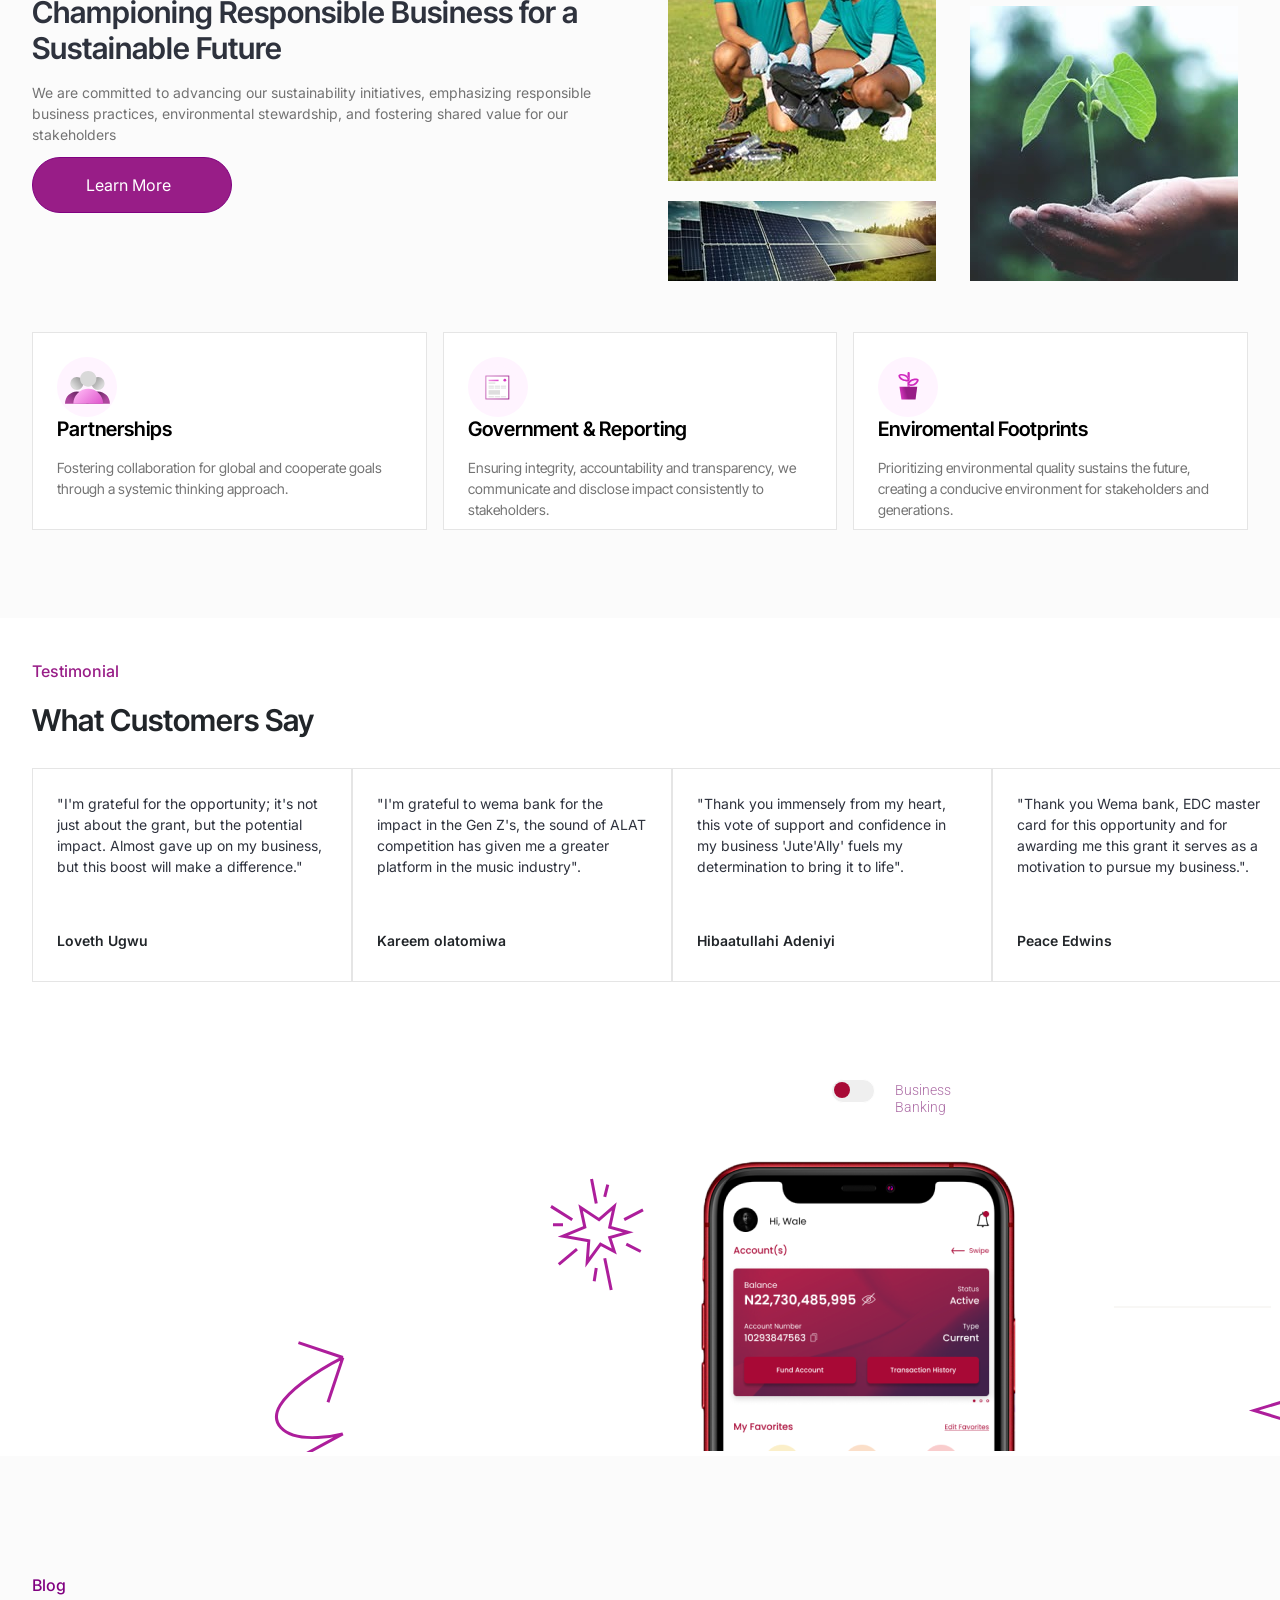
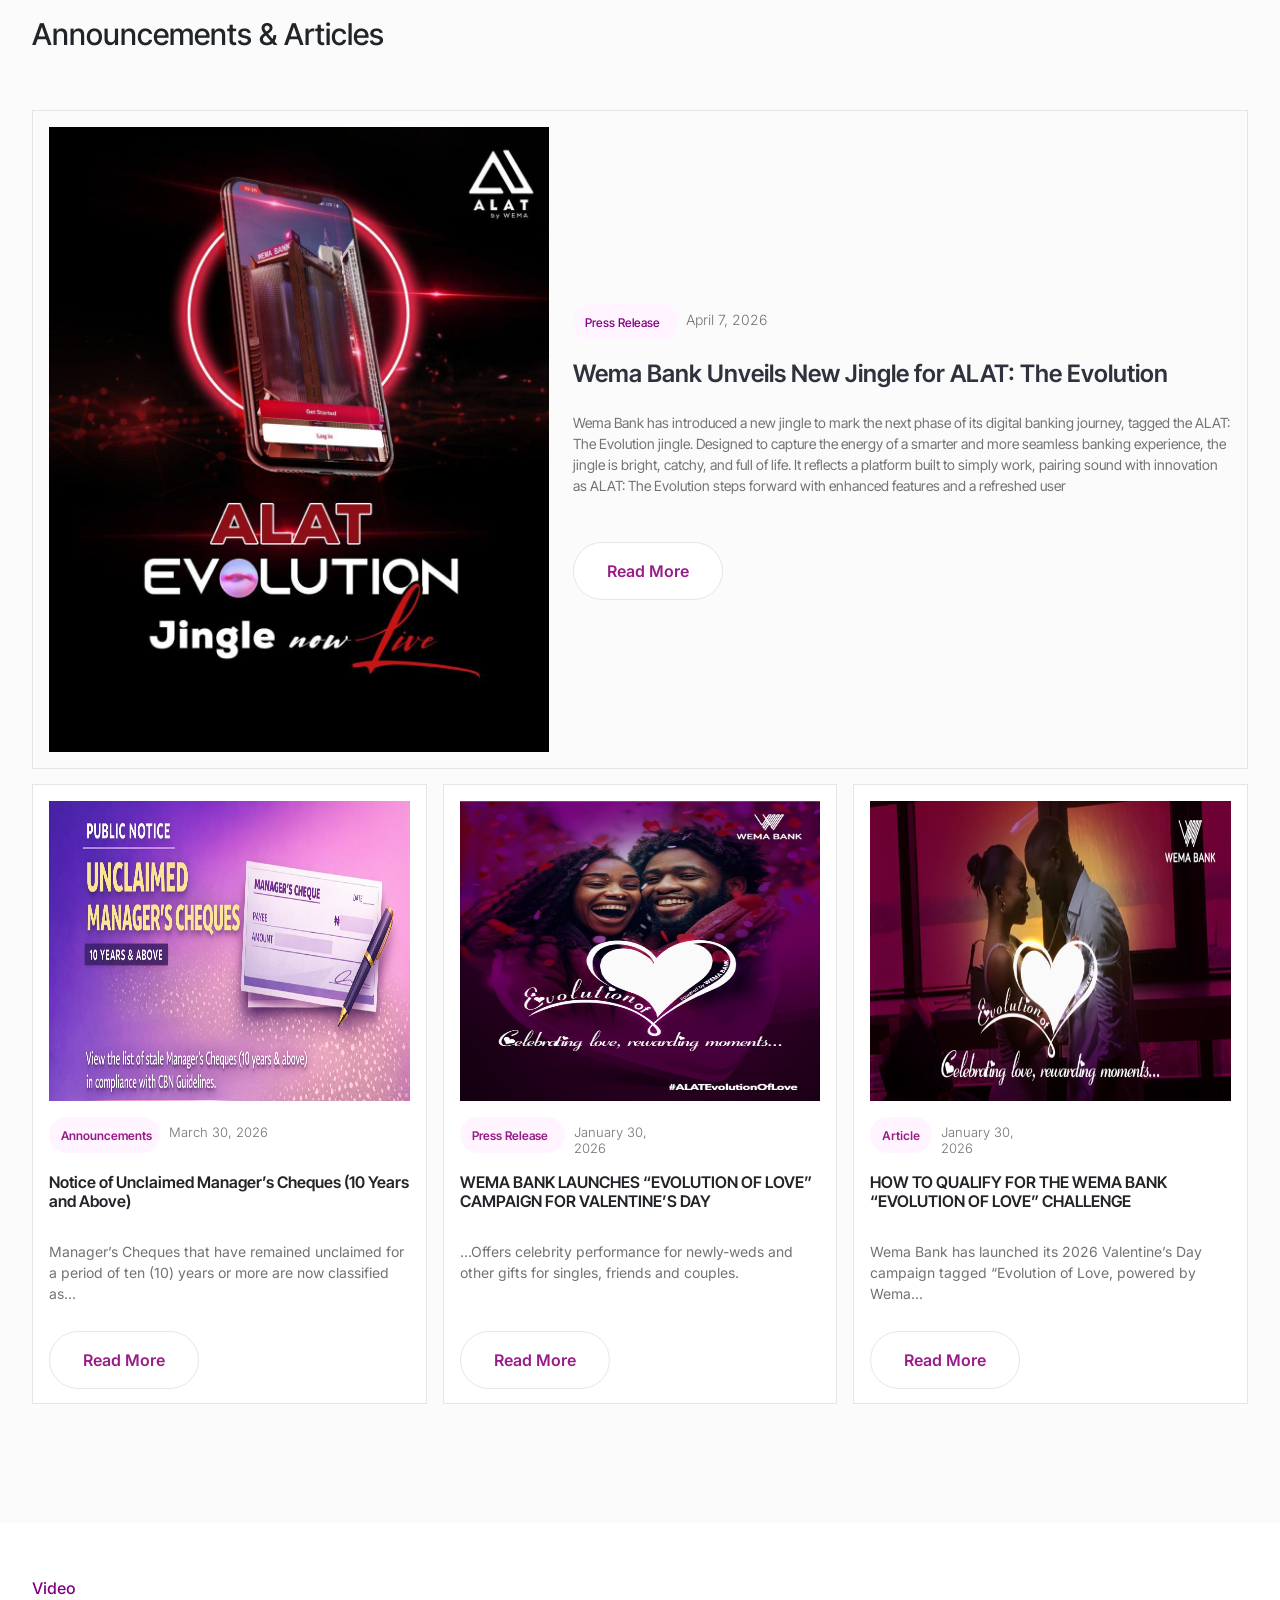
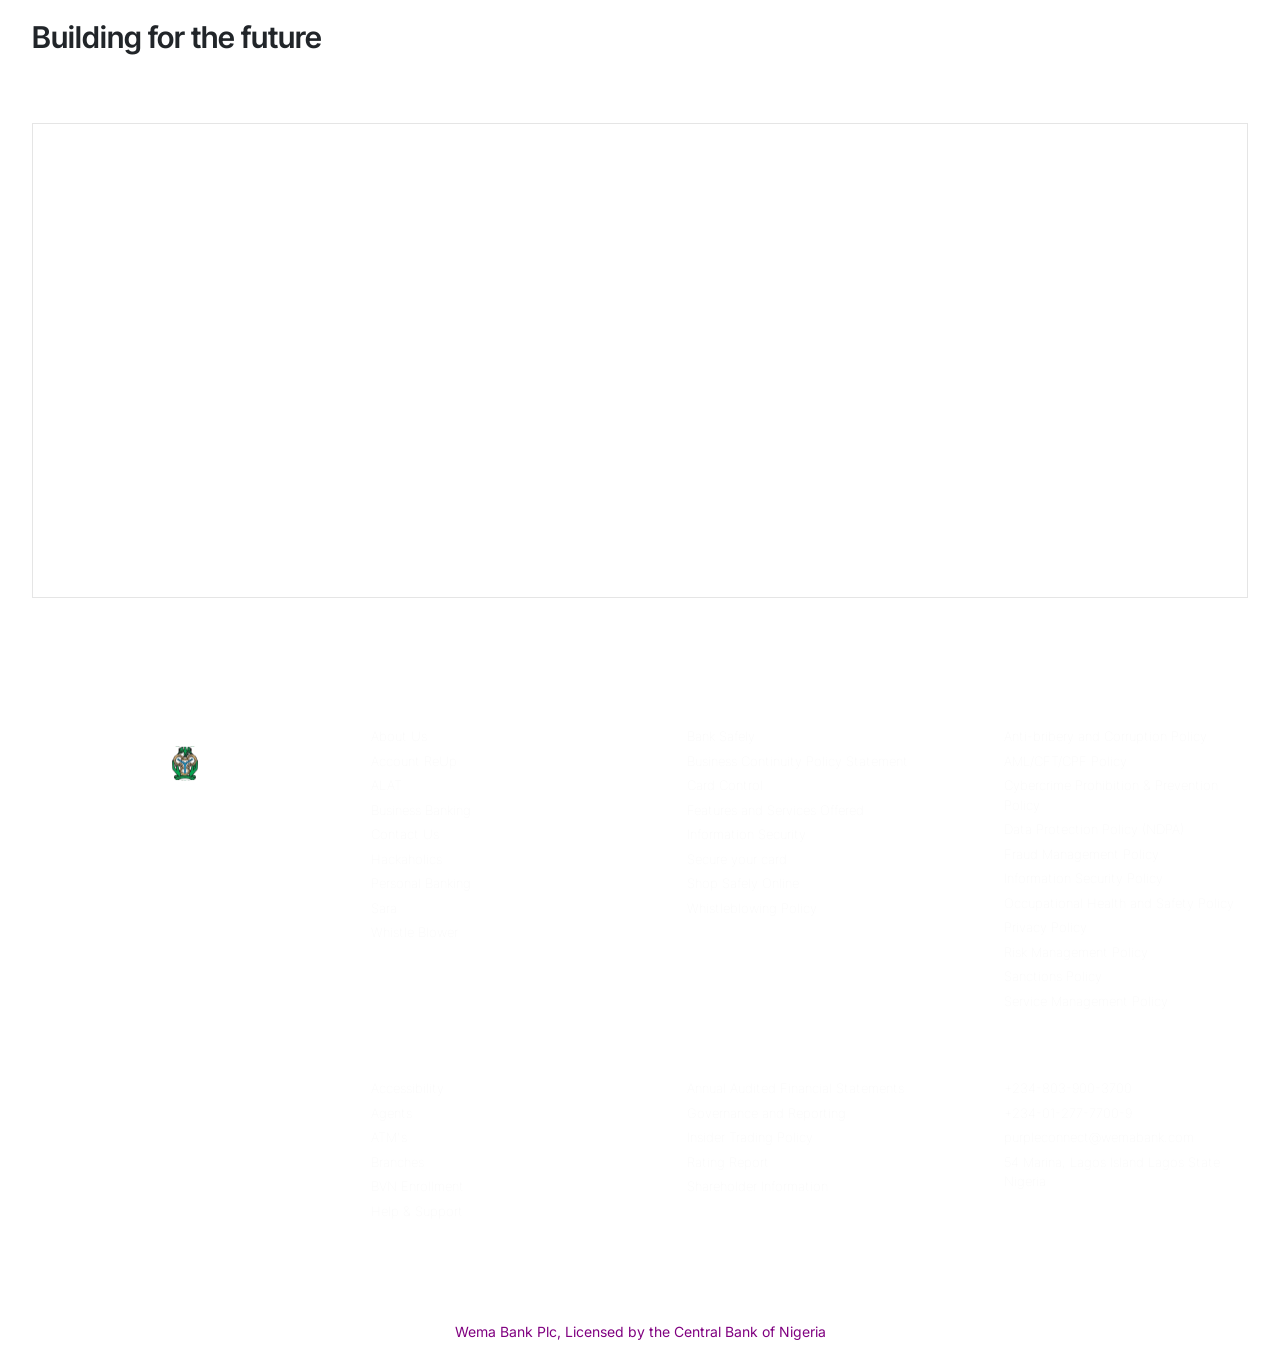
==== commit 00c1c41c: "file update" ====
--- a/wemabank/index.html
+++ b/wemabank/index.html
@@ -135,9 +135,9 @@
                         <a class="anchors" href="https://wemabank.com/resource-center">
                             <li class="droptext">Resource Center</li>
                         </a>
-                        <div class="dropdown-list">
-                            <a href=""><strong>BVN Check</strong></a>
-                            <a href=""><strong>Loan Calculators</strong></a>
+                        <div class="dropdownlist1">
+                            <a href=""><strong>Bank Verification Number Check - Code To Check your BVN</strong></a>
+                            <a href=""><strong>Loan Rates Calculators - Mortgage, Car Loan or Any Loan</strong></a>
                             <a href=""><strong>Downloads</strong></a>
                             <a href=""><strong>Manuals</strong></a>
                             <a href=""><strong>Videos</strong></a>
--- a/wemabank/style.css
+++ b/wemabank/style.css
@@ -477,7 +477,6 @@
     }
 }
 
-
 .dropdown {
 
     position: relative;
@@ -495,10 +494,29 @@
     top: 100%;
 }
 
+
+.dropdownlist1 {
+
+    display: none;
+    position: absolute;
+    background-color: #ffffff;
+    width: 430px;
+    box-shadow: 0px 8px 16px rgba(0, 0, 0, 0.1);
+    z-index: 1000;
+    top: 100%;
+}
+
+
 .dropdown:hover .dropdown-list {
 
     display: block;
 }
+
+.dropdown:hover .dropdownlist1 {
+
+    display: block;
+}
+
 
 .dropdown-list a {
 
@@ -509,7 +527,23 @@
     font-size: 13px;
 }
 
+.dropdownlist1 a {
+
+    color: #333;
+    padding: 10px 15px;
+    text-decoration: none;
+    display: block;
+    font-size: 13px;
+}
+
+
 .dropdown-list a:hover {
+
+    background-color: #f8f9fa;
+    color: #981D87;
+}
+
+.dropdownlist1 a:hover {
 
     background-color: #f8f9fa;
     color: #981D87;
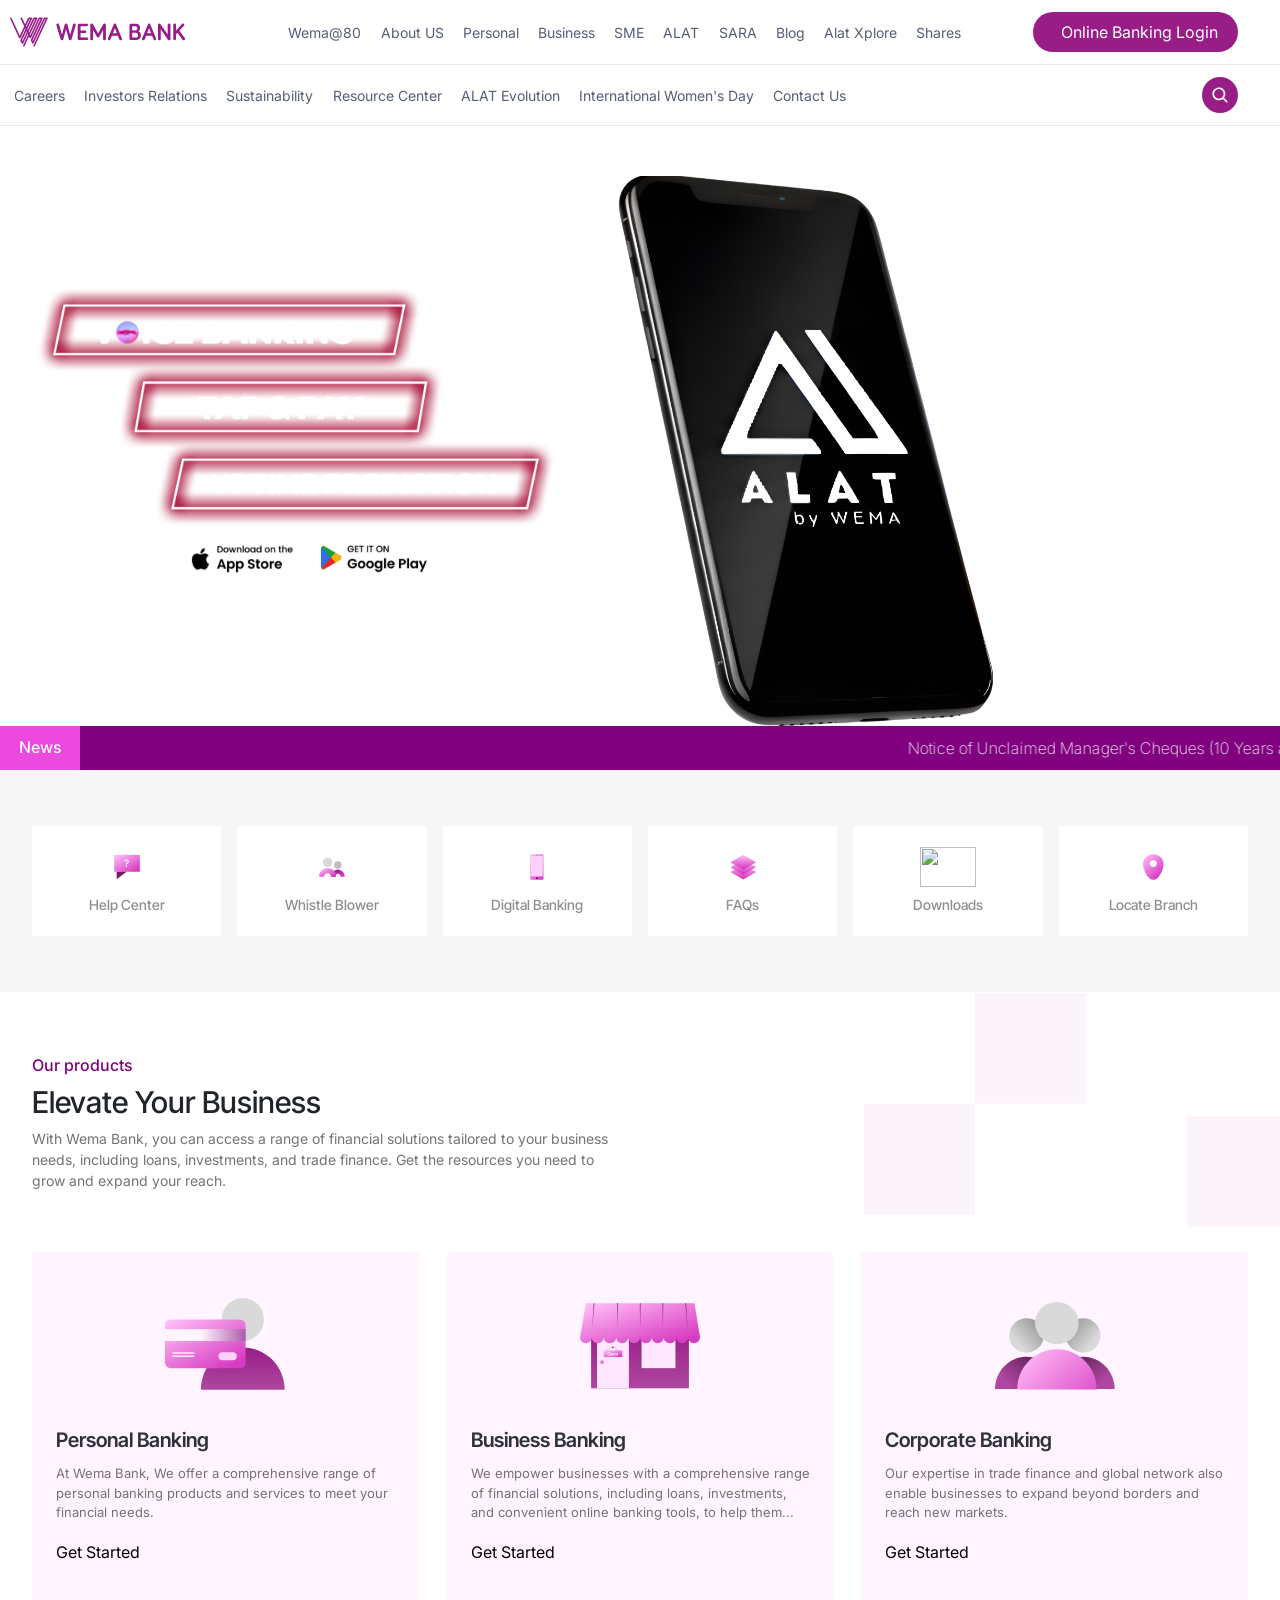
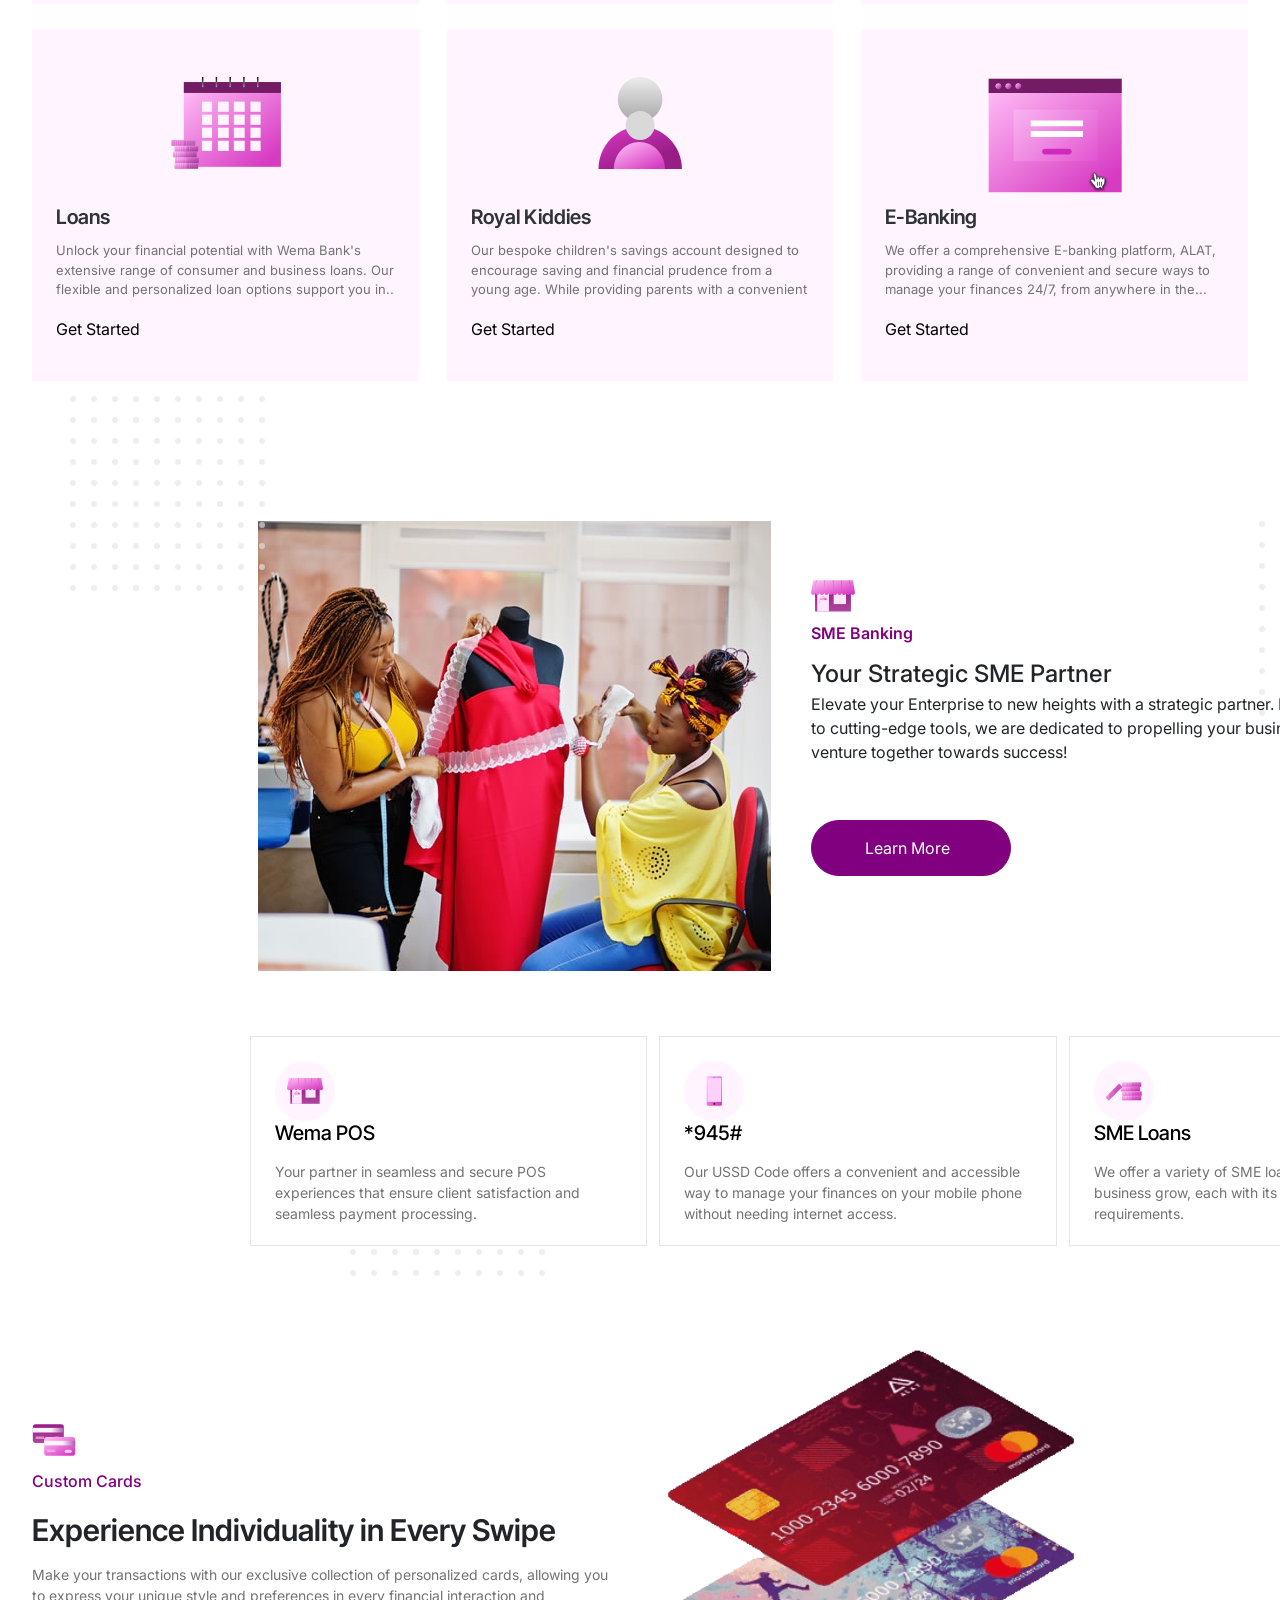
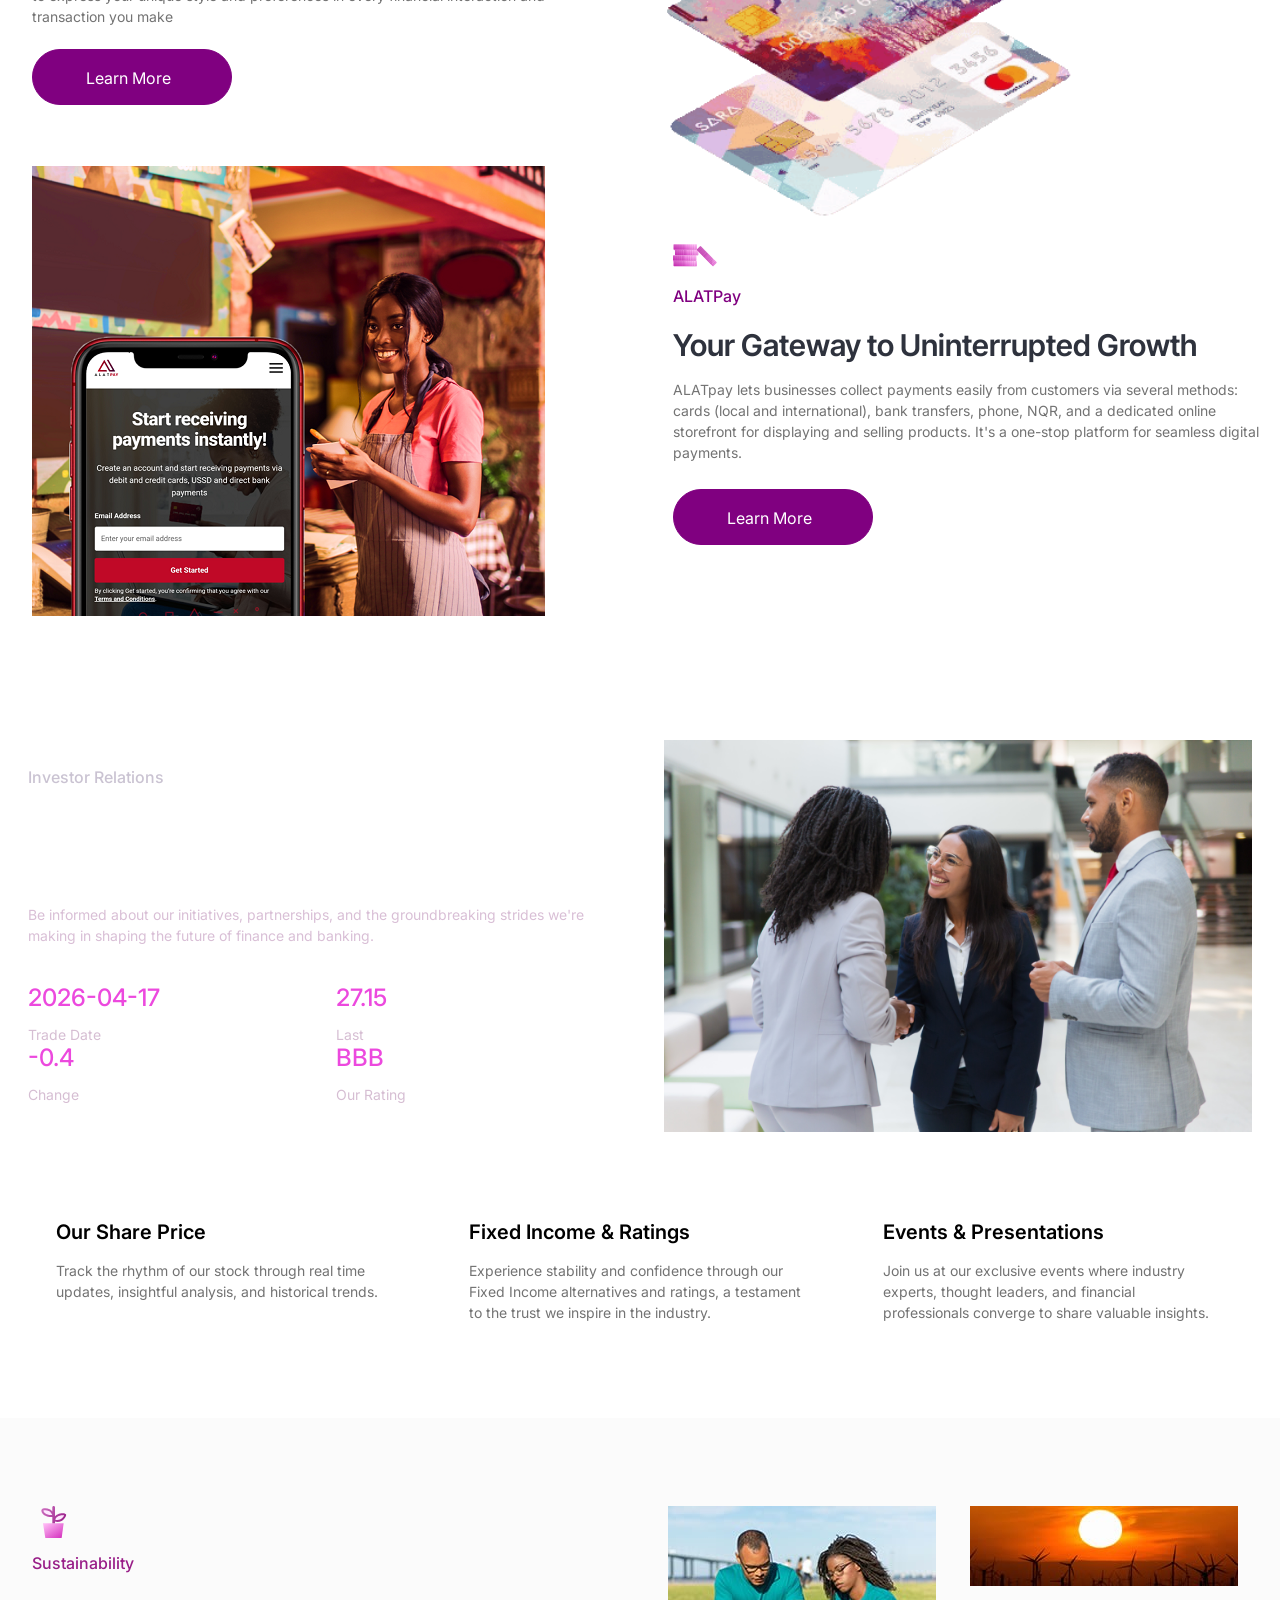
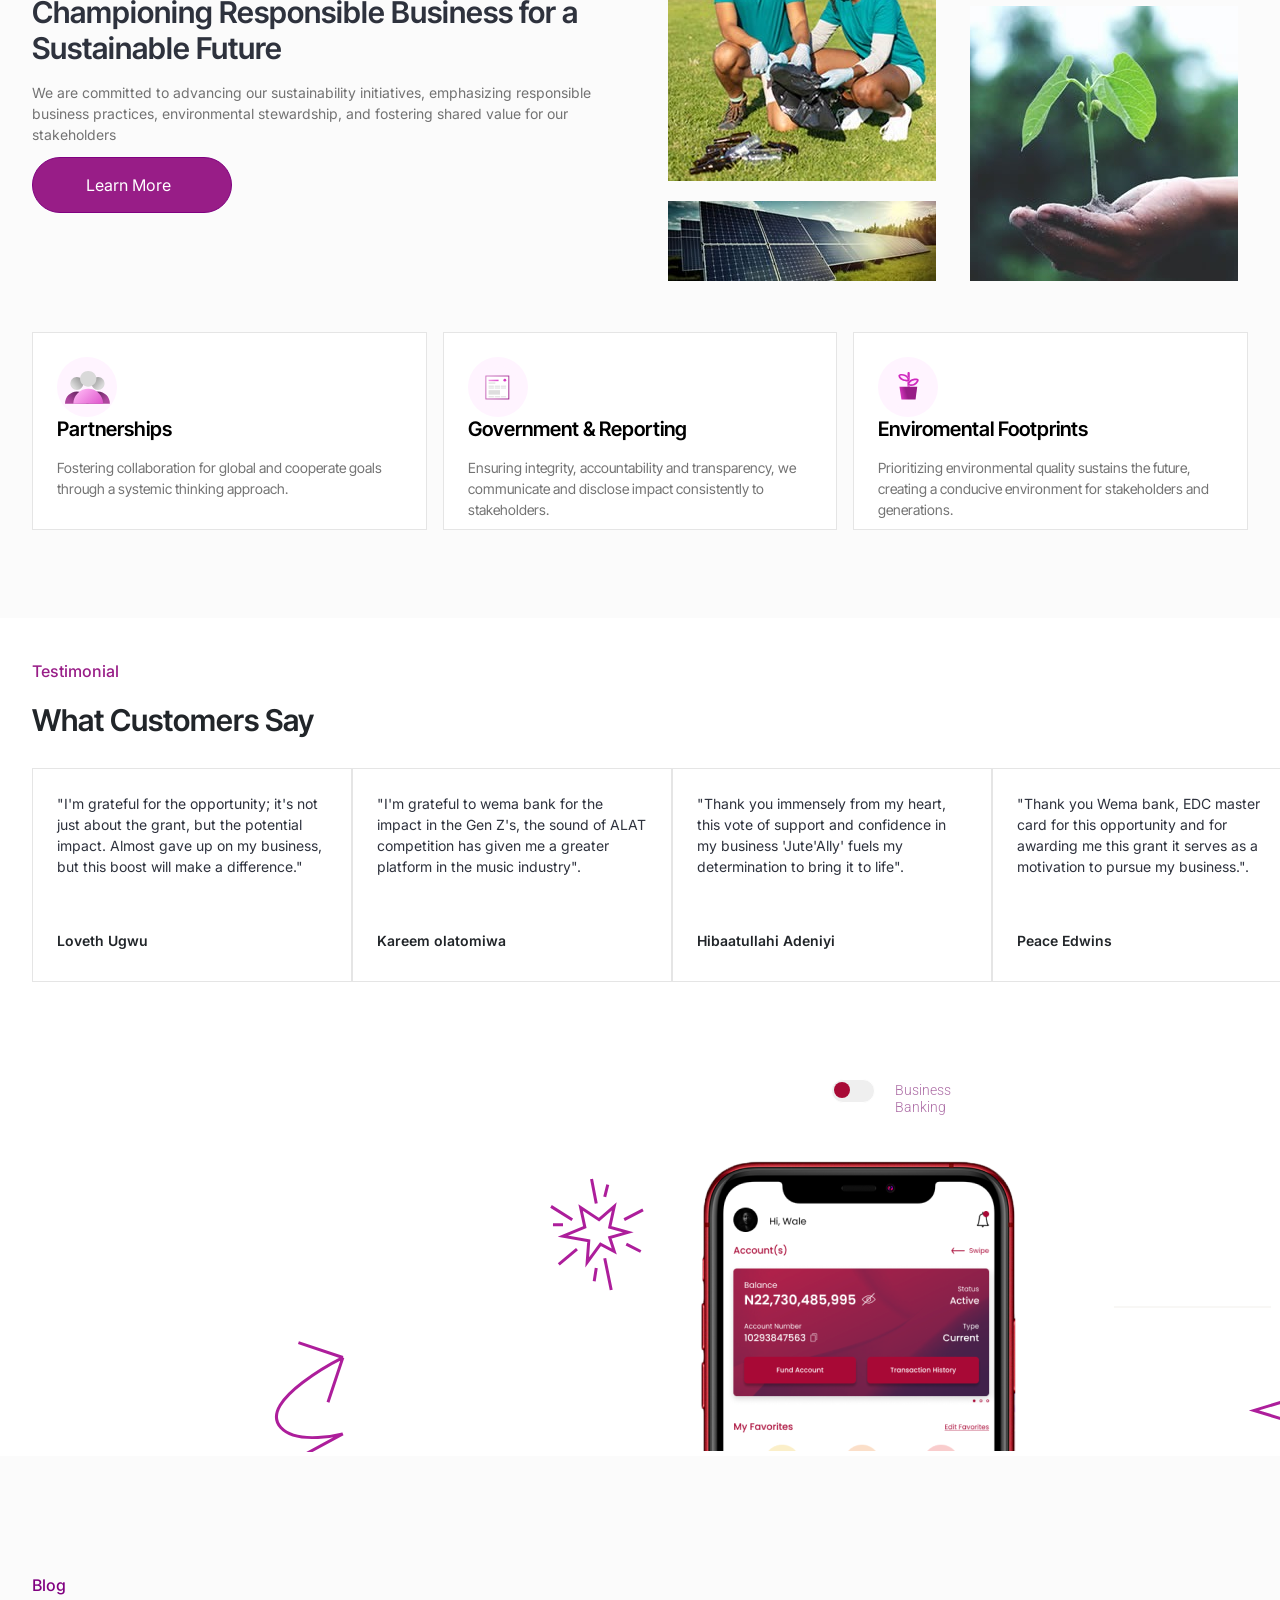
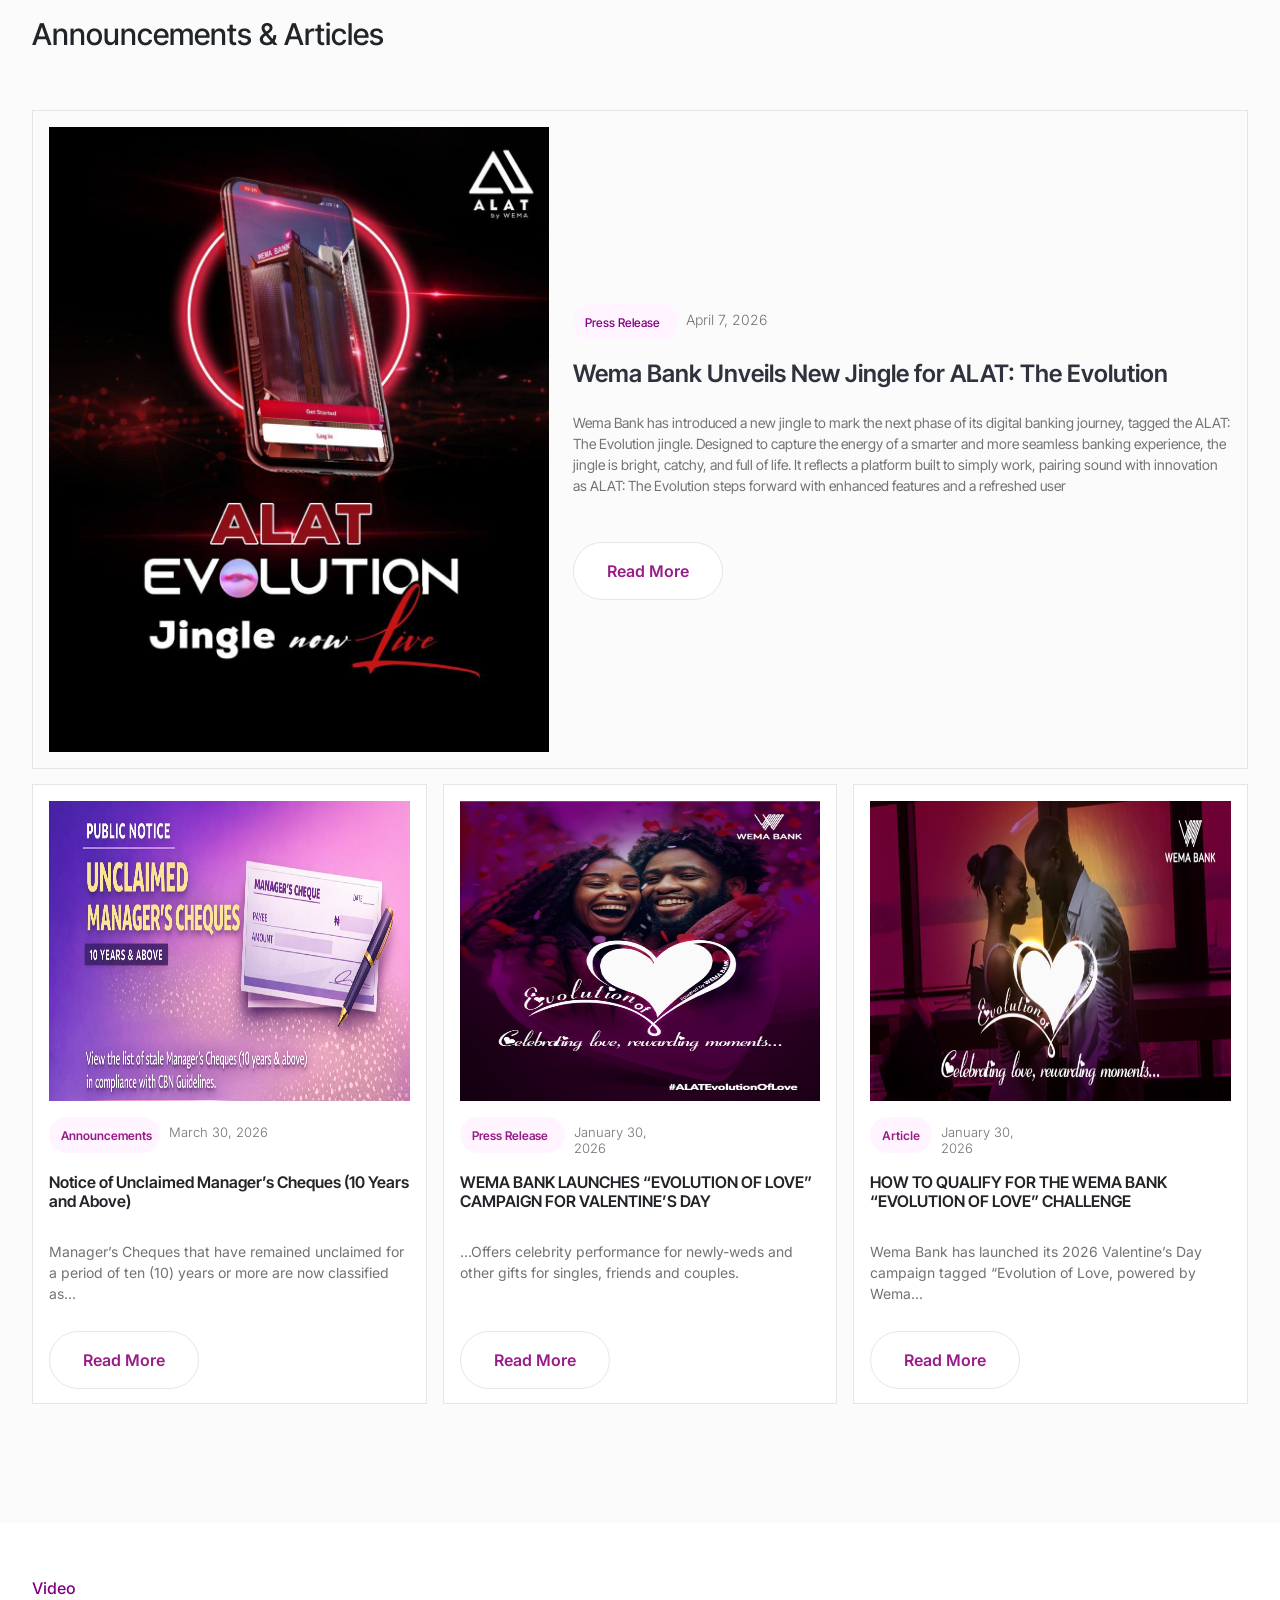
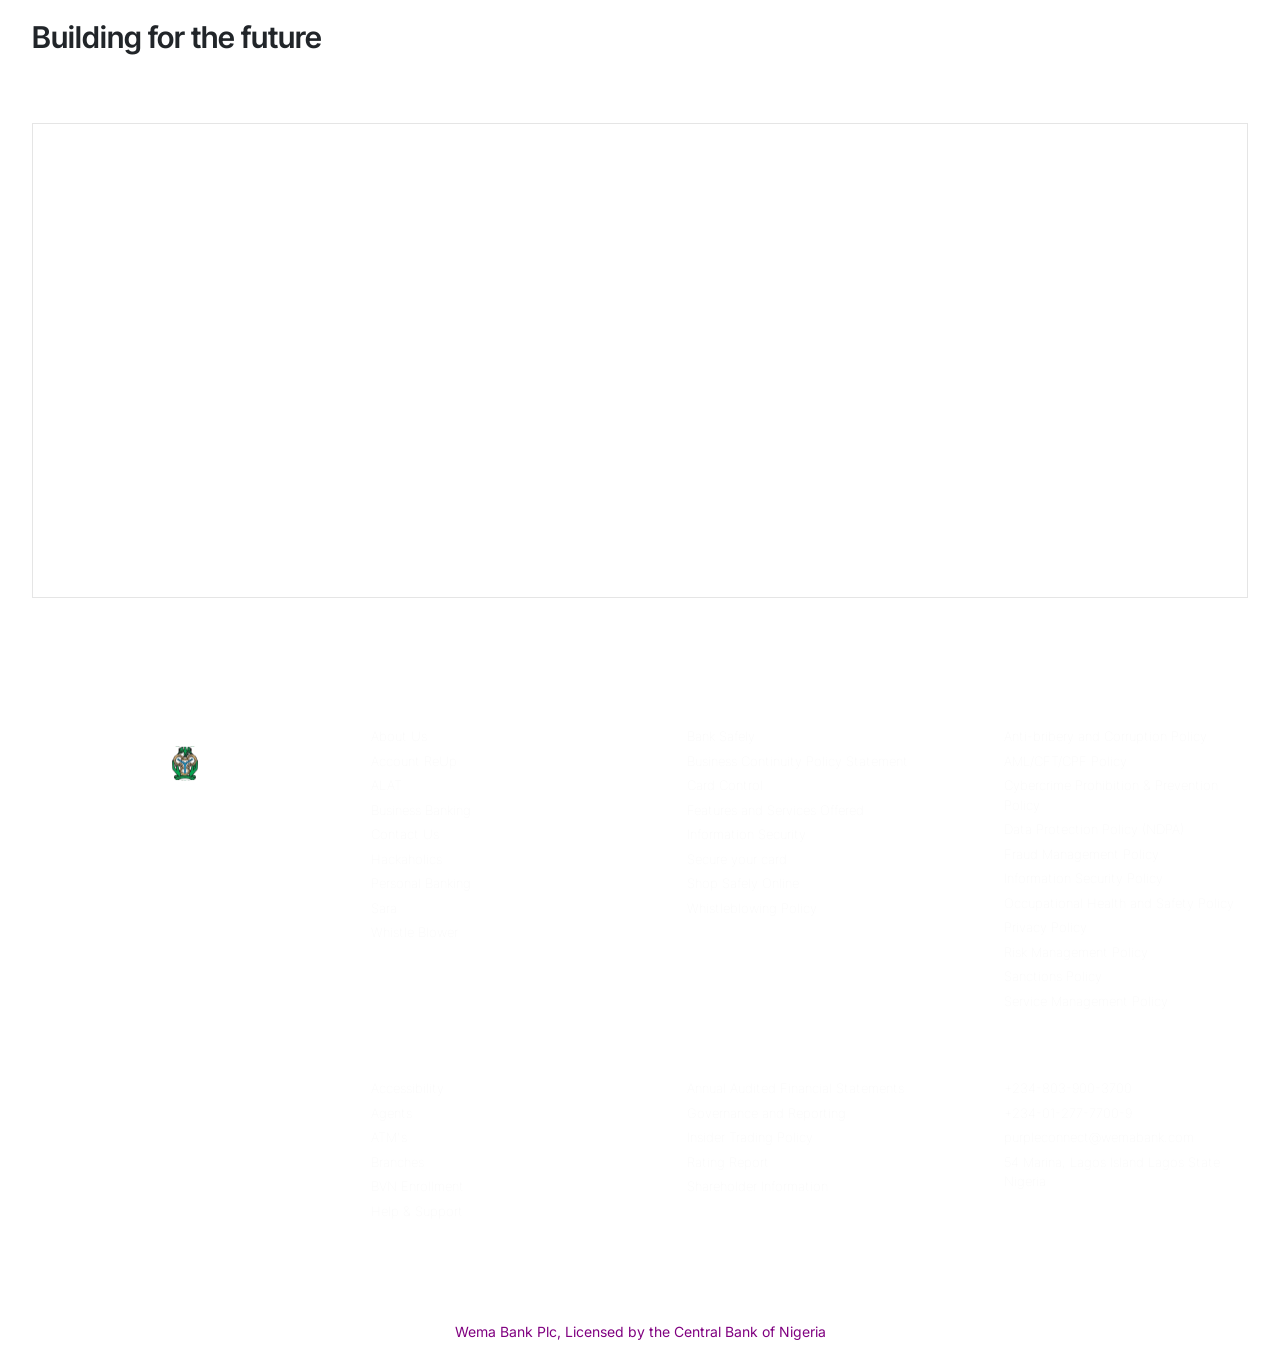
==== commit 3da616f2: "file update" ====
--- a/wemabank/index.html
+++ b/wemabank/index.html
@@ -99,10 +99,10 @@
                             <li class="droptext">Careers</li>
                         </a>
                         <div class="dropdown-list">
-                            <a href=""><strong>Why join Wema Bank</strong></a>
-                            <a href=""><strong>Our Recruitment Process</strong></a>
-                            <a href=""><strong>Career Opportunities</strong></a>
-                            <a href=""><strong>Purple Academy</strong></a>
+                            <a href="https://wemabank.com/careers/what-we-do/"><strong>Why join Wema Bank</strong></a>
+                            <a href="https://wemabank.com/careers/our-recruitment-process/"><strong>Our Recruitment Process</strong></a>
+                            <a href="https://wemabank.com/careers/opportunities"><strong>Career Opportunities</strong></a>
+                            <a href="https://purpleacademy.wemabank.com/"><strong>Purple Academy</strong></a>
                         </div>
                     </div>
                     <div class="dropdown">
@@ -110,12 +110,12 @@
                             <li class="droptext">Investors Relations</li>
                         </a>
                         <div class="dropdown-list">
-                            <a href=""><strong>Annual General Meeting</strong></a>
-                            <a href=""><strong>Corporate Governance</strong></a>
-                            <a href=""><strong>Financial Information</strong></a>
-                            <a href=""><strong>Rating Report</strong></a>
-                            <a href=""><strong>Shareholder Information</strong></a>
-                            <a href=""><strong>Events & Presentation</strong></a>
+                            <a href="https://wemabank.com/investor-relations3/agm"><strong>Annual General Meeting</strong></a>
+                            <a href="https://wemabank.com/investor-relations3/corporate-governance"><strong>Corporate Governance</strong></a>
+                            <a href="https://wemabank.com/investor-relations3/financial-information"><strong>Financial Information</strong></a>
+                            <a href="https://wemabank.com/rating-report"><strong>Rating Report</strong></a>
+                            <a href="https://wemabank.com/investor-relations3/shareholder-information/"><strong>Shareholder Information</strong></a>
+                            <a href="https://wemabank.com/events-presentations/"><strong>Events & Presentation</strong></a>
                         </div>
                     </div>
                     <div class="dropdown">
@@ -123,12 +123,12 @@
                             <li class="droptext">Sustainability</li>
                         </a>
                         <div class="dropdown-list">
-                            <a href=""><strong>Corporate Social Investment</strong></a>
-                            <a href=""><strong>Employee Engagement</strong></a>
-                            <a href=""><strong>Environmental Footprint</strong></a>
-                            <a href=""><strong>Partnerships</strong></a>
-                            <a href=""><strong>Governance and Reporting</strong></a>
-                            <a href=""><strong>Gallery</strong></a>
+                            <a href="https://wemabank.com/csr/corporate-social-investment/"><strong>Corporate Social Investment</strong></a>
+                            <a href="https://wemabank.com/csr/employee-engagement-development/"><strong>Employee Engagement</strong></a>
+                            <a href="https://wemabank.com/csr/environmental-footprint/"><strong>Environmental Footprint</strong></a>
+                            <a href="https://wemabank.com/csr/women-empowerment-programme/"><strong>Partnerships</strong></a>
+                            <a href="https://wemabank.com/csr/governance-and-reporting/"><strong>Governance and Reporting</strong></a>
+                            <a href="https://wemabank.com/csr/sustainability-media-centre/"><strong>Gallery</strong></a>
                         </div>
                     </div>
                     <div class="dropdown">
@@ -136,12 +136,12 @@
                             <li class="droptext">Resource Center</li>
                         </a>
                         <div class="dropdownlist1">
-                            <a href=""><strong>Bank Verification Number Check - Code To Check your BVN</strong></a>
-                            <a href=""><strong>Loan Rates Calculators - Mortgage, Car Loan or Any Loan</strong></a>
-                            <a href=""><strong>Downloads</strong></a>
-                            <a href=""><strong>Manuals</strong></a>
-                            <a href=""><strong>Videos</strong></a>
-                            <a href=""><strong>FAQ</strong></a>
+                            <a href="https://wemabank.com/resource-center/bank-verification-number-bvn/"><strong>Bank Verification Number Check - Code To Check your BVN</strong></a>
+                            <a href="https://wemabank.com/resource-center/calculators/"><strong>Loan Rates Calculators - Mortgage, Car Loan or Any Loan</strong></a>
+                            <a href="https://wemabank.com/resource-center/downloads/"><strong>Downloads</strong></a>
+                            <a href="https://wemabank.com/resource-center/manuals/"><strong>Manuals</strong></a>
+                            <a href="https://wemabank.com/resource-center/videos"><strong>Videos</strong></a>
+                            <a href="https://wemabank.com/faq"><strong>FAQ</strong></a>
                         </div>
                     </div>
                     <a class="anchors" href="https://wemabank.com/alat-evolution">
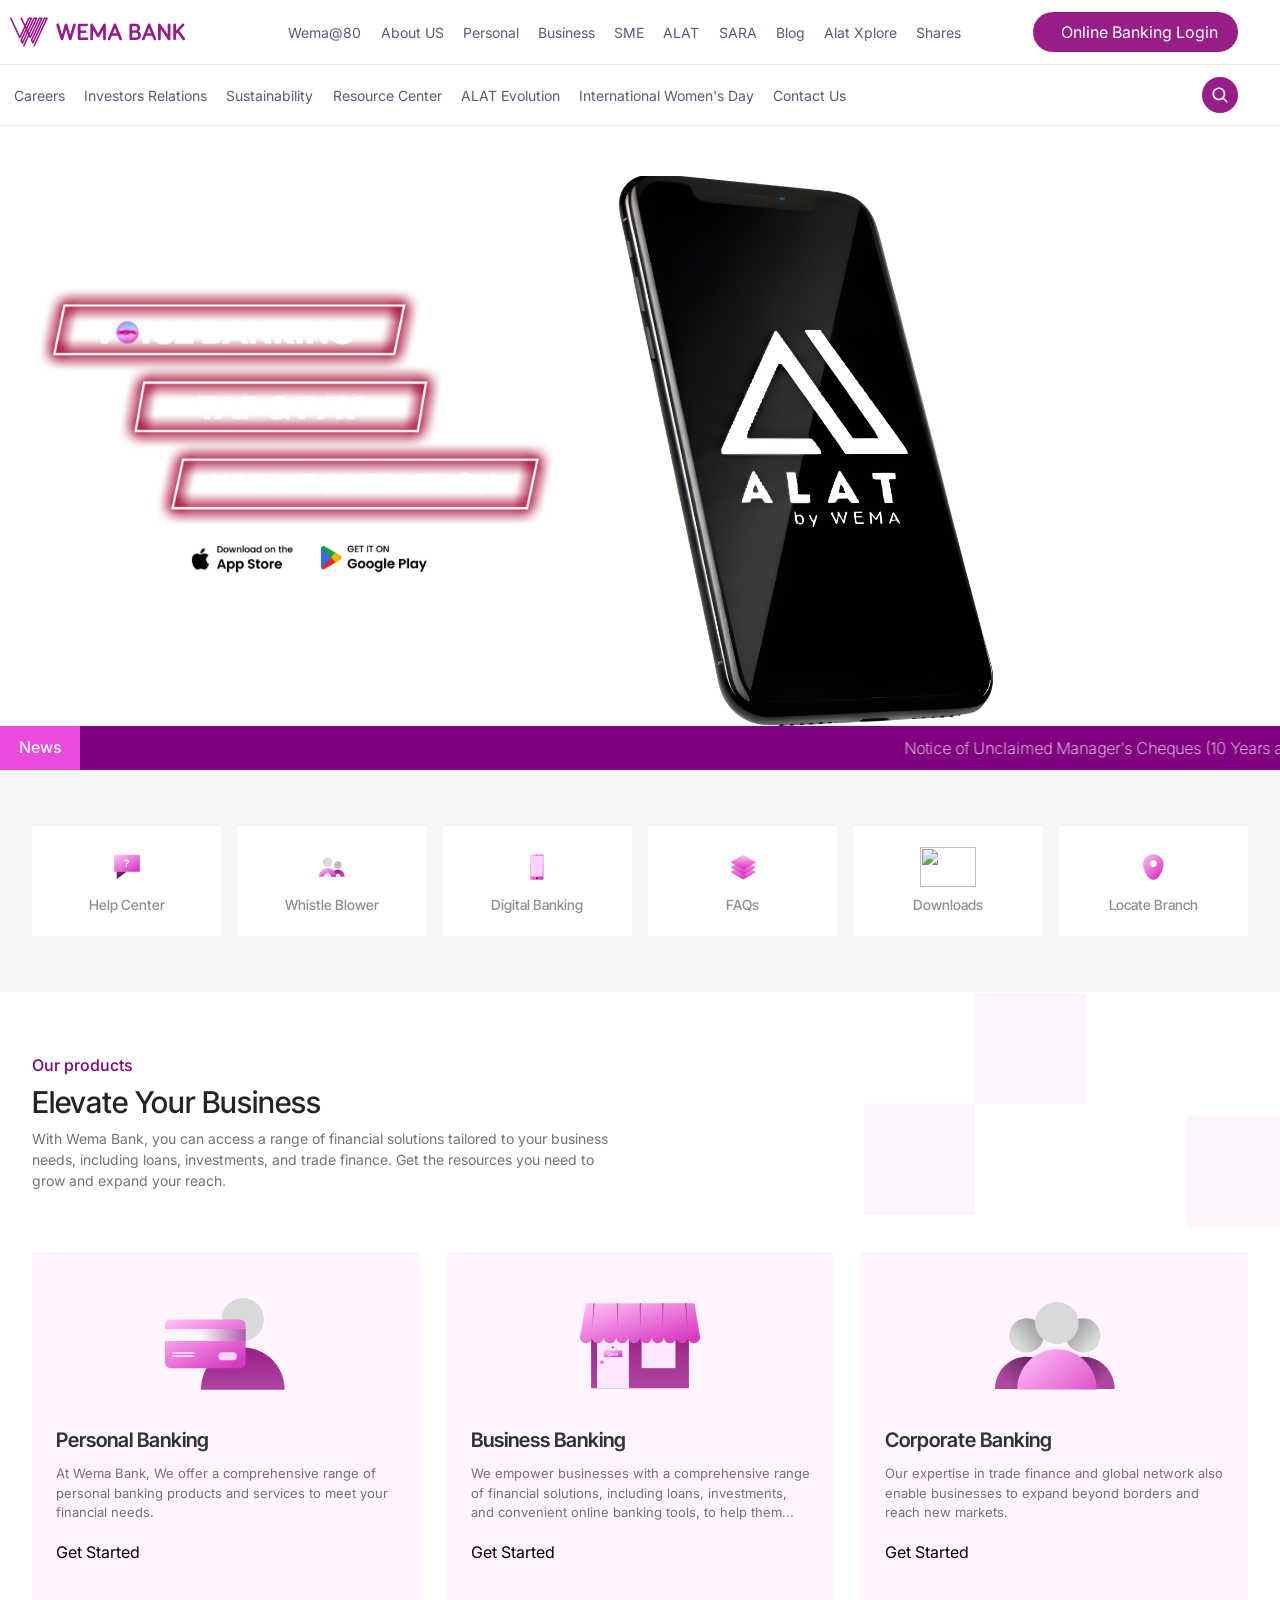
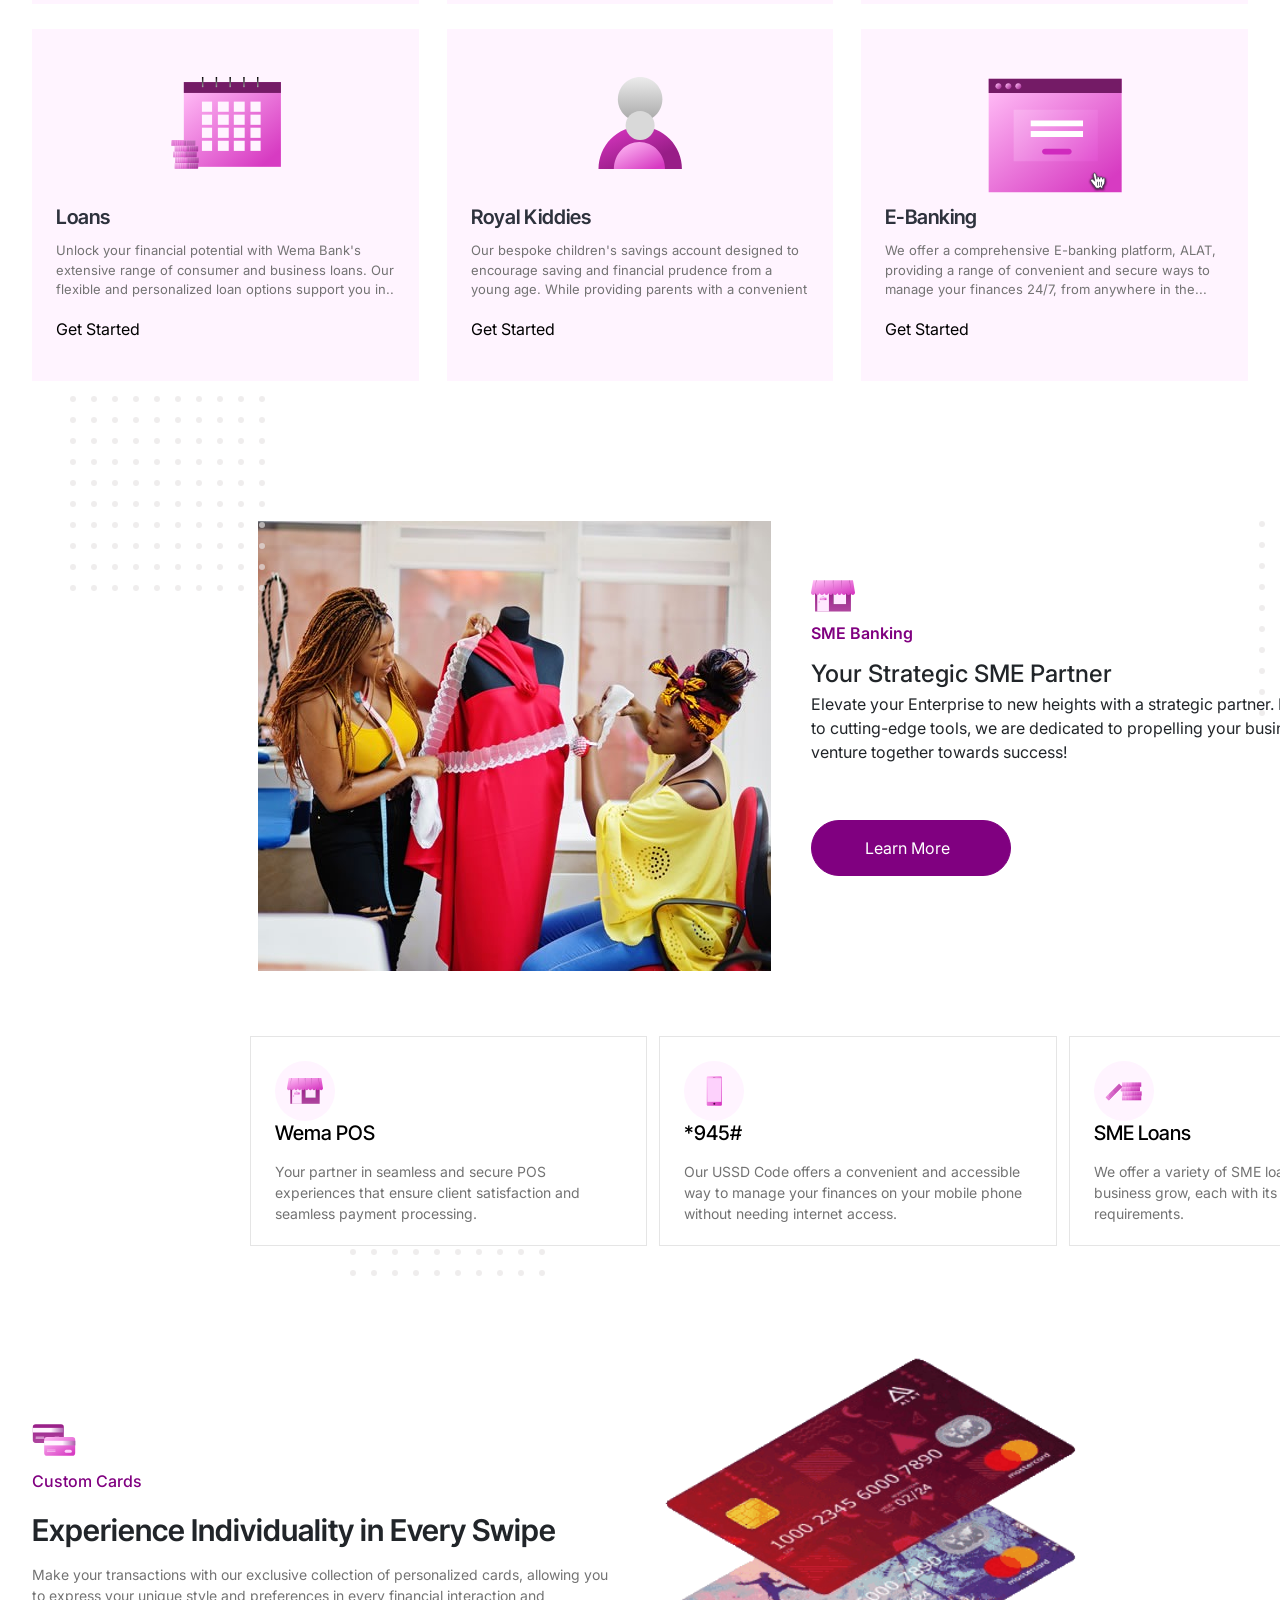
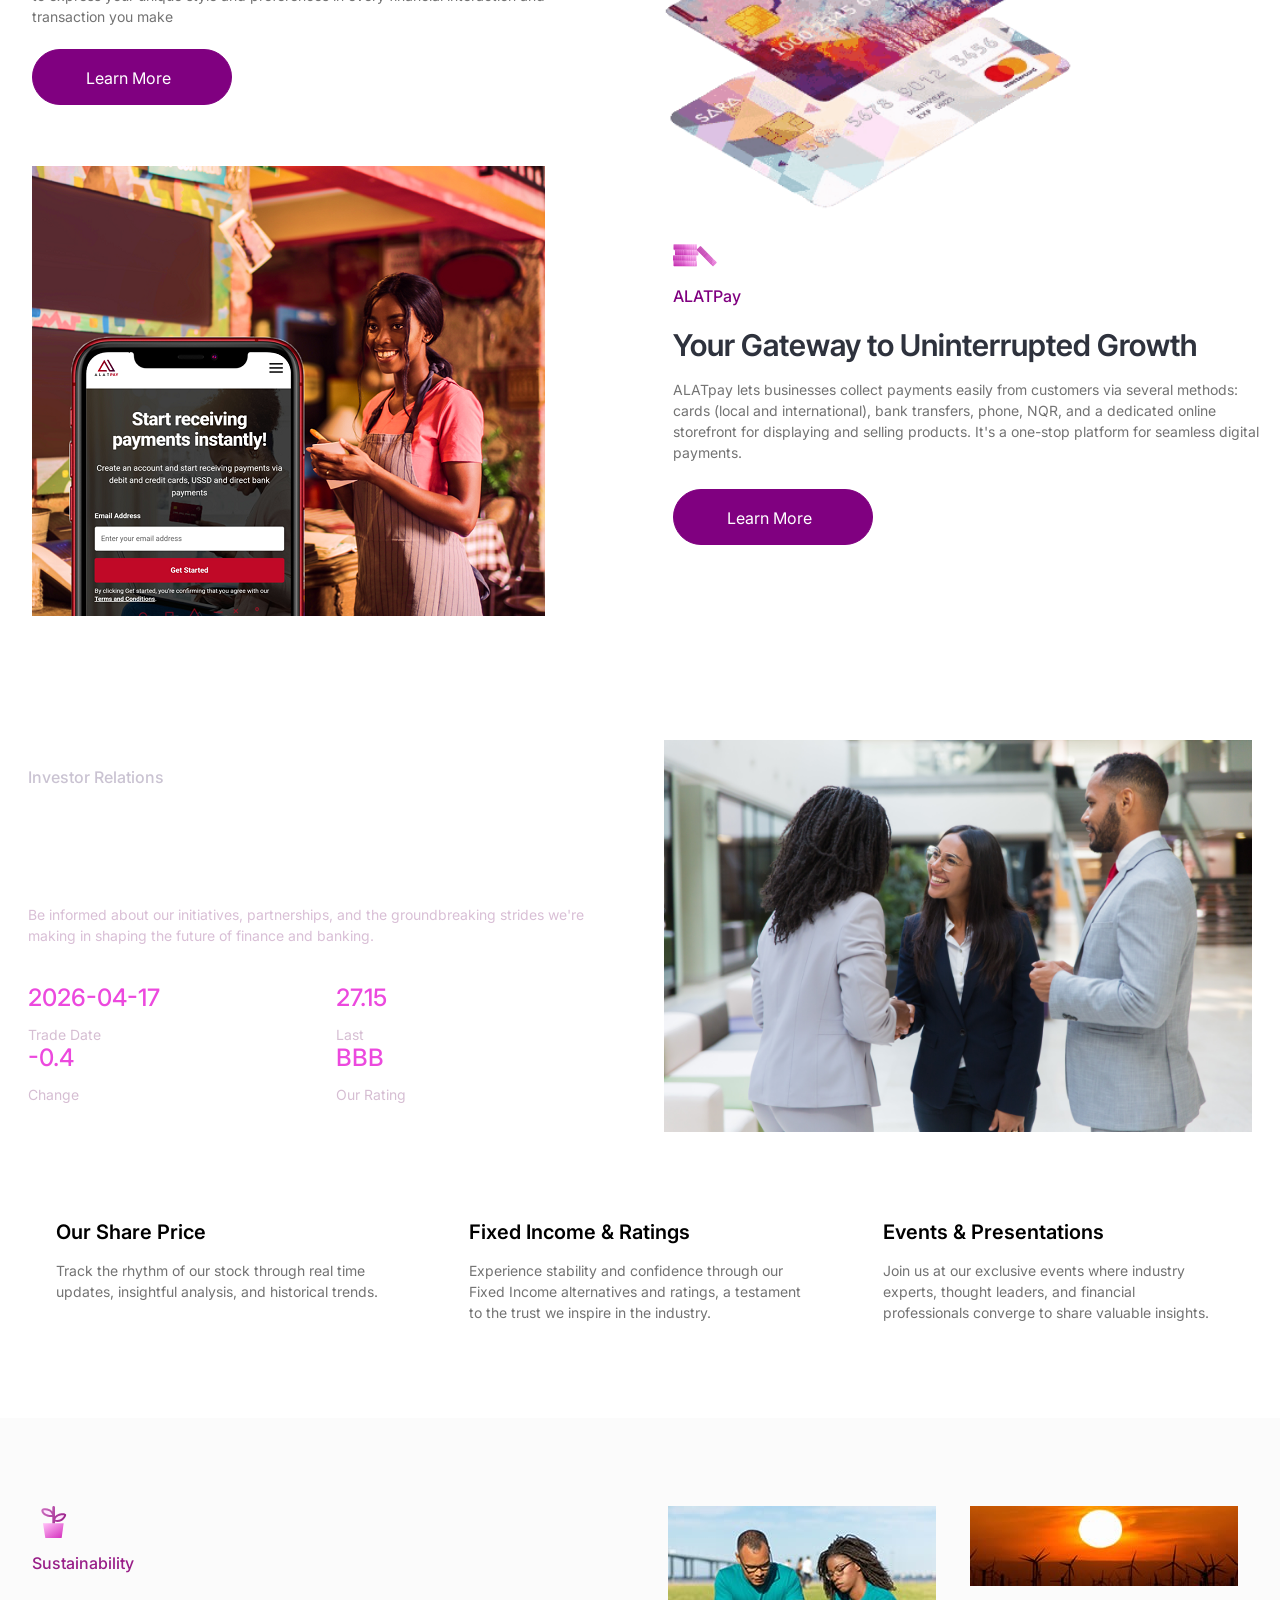
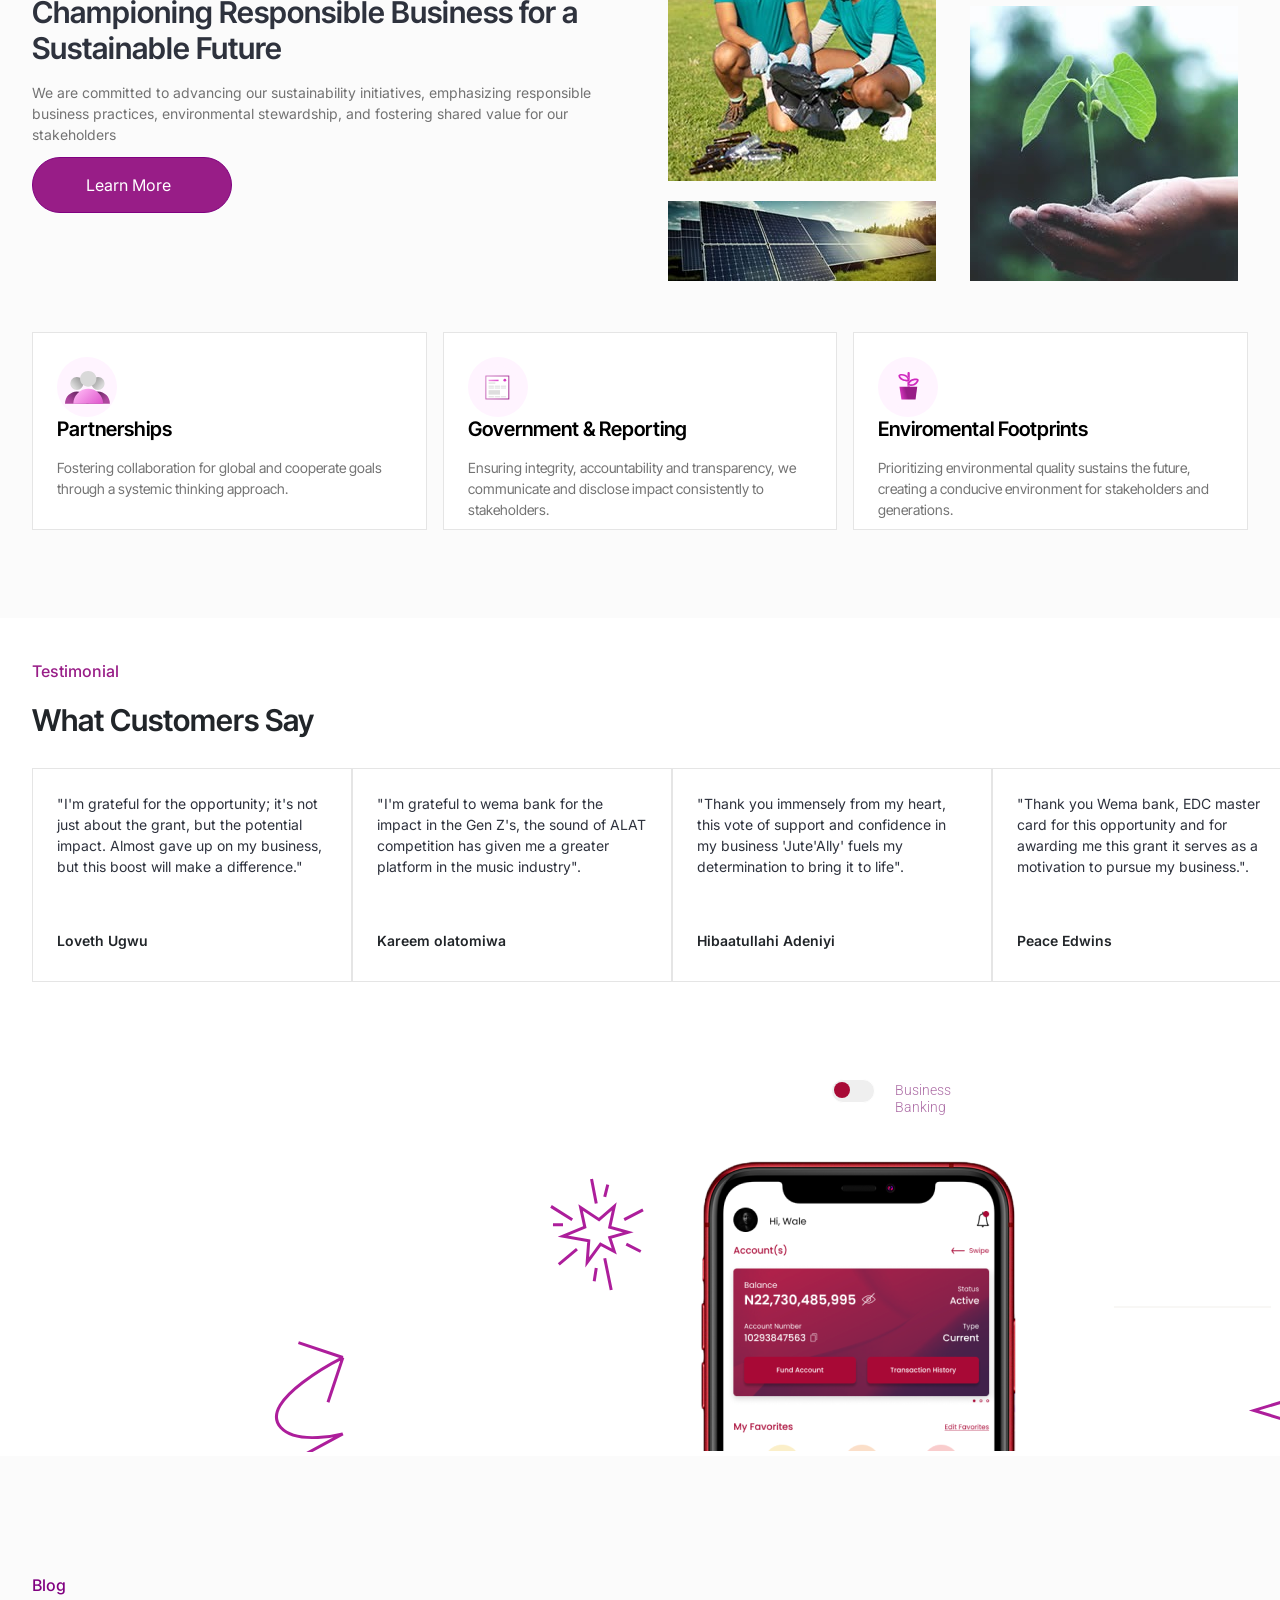
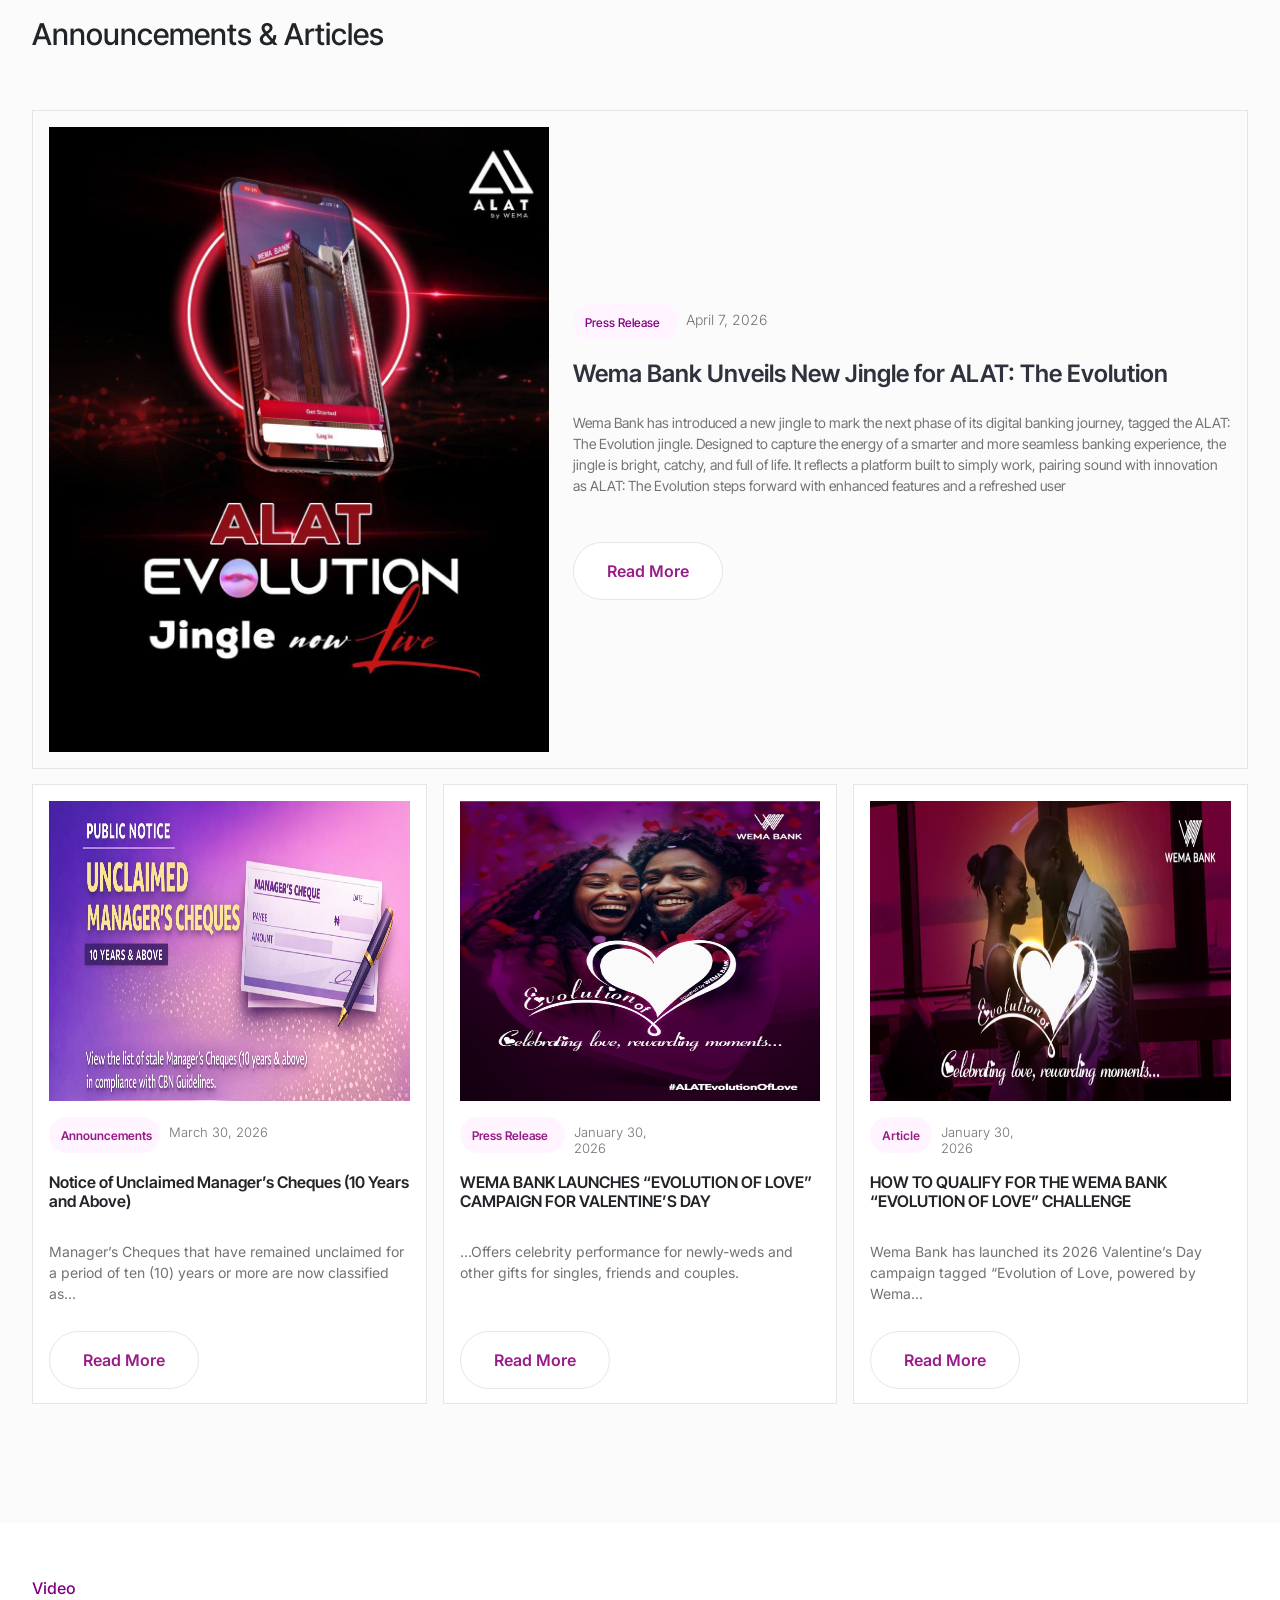
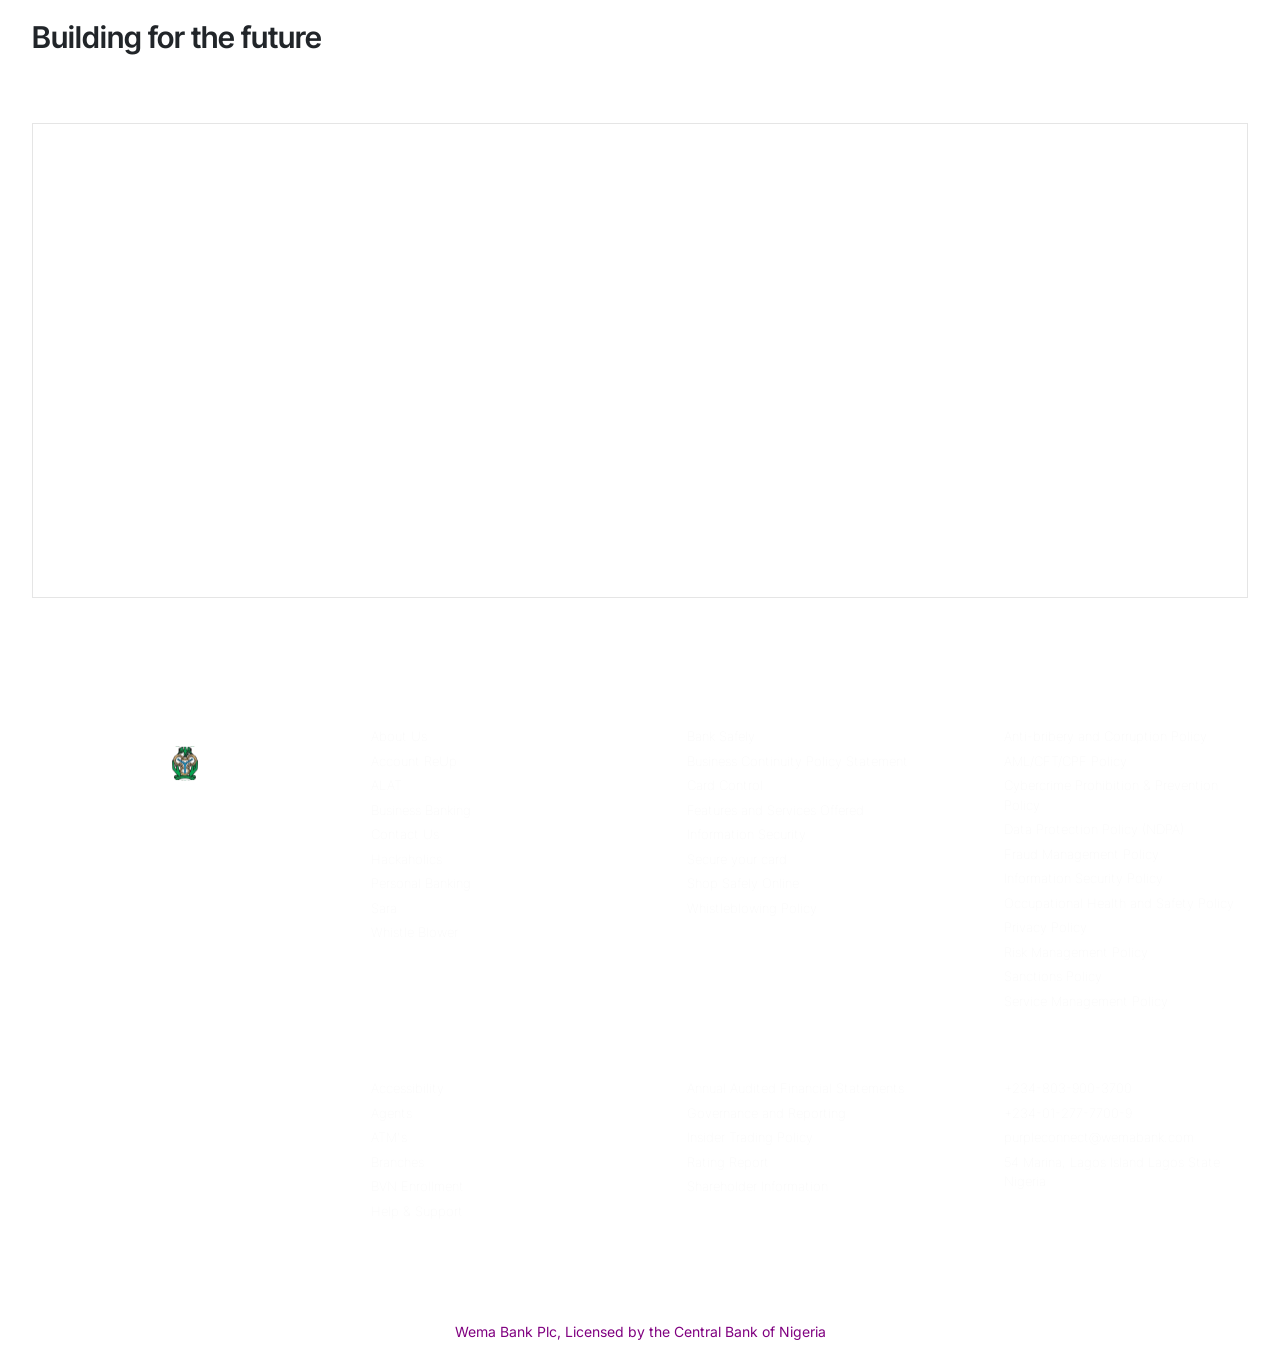
==== commit bcec158d: "file update" ====
--- a/wemabank/index.html
+++ b/wemabank/index.html
@@ -39,16 +39,16 @@
 
             <div class="nav-menulist">
                 <ul class="menulist">
-                    <a class="anchors" href="">
+                    <a class="anchors" href="./otherhtmlpages/wemaat80.html">
                         <li>Wema@80</li>
                     </a>
-                    <a class="anchors" href="">
+                    <a class="anchors" href="./otherhtmlpages/aboutus.html">
                         <li>About US</li>
                     </a>
-                    <a class="anchors" href="">
+                    <a class="anchors" href="./otherhtmlpages/personal.html">
                         <li>Personal</li>
                     </a>
-                    <a class="anchors" href="">
+                    <a class="anchors" href="./otherhtmlpages/business.html">
                         <li>Business</li>
                     </a>
                     <a class="anchors" href="https://wemabank.com/smes">
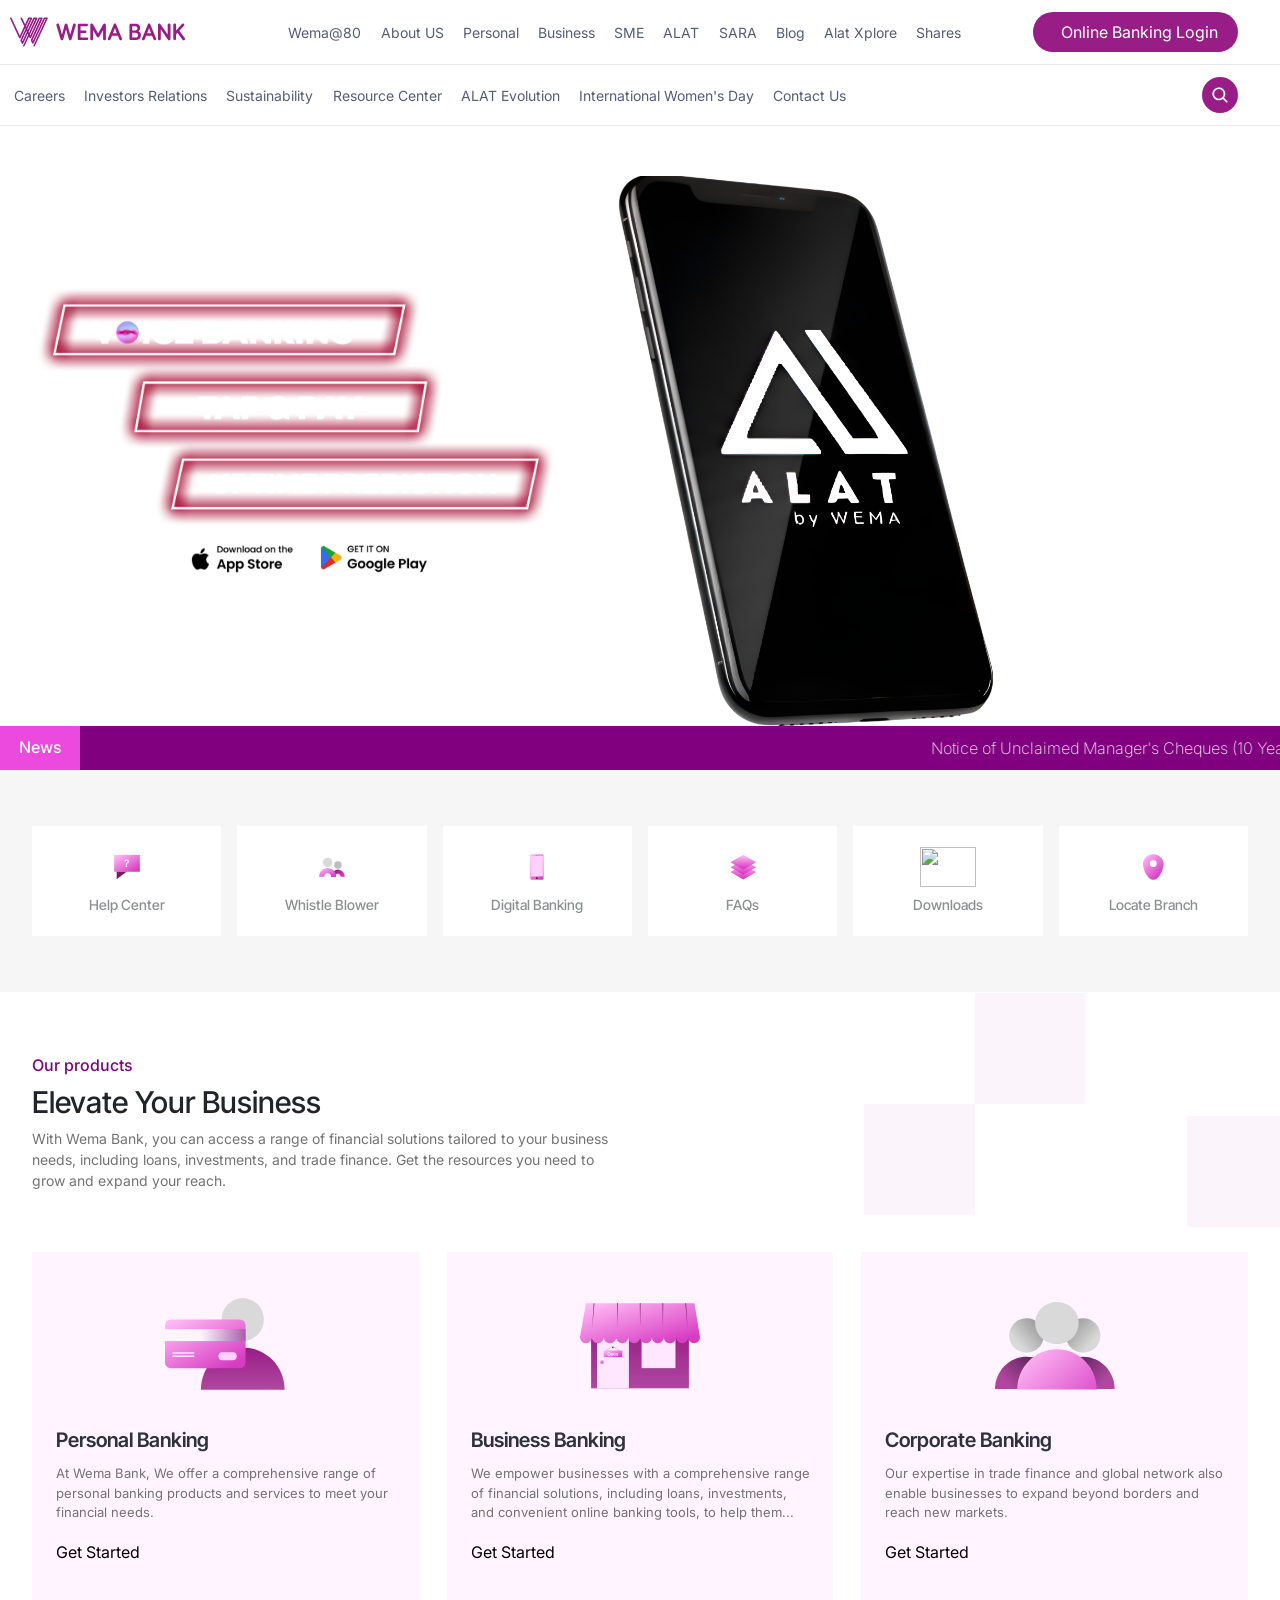
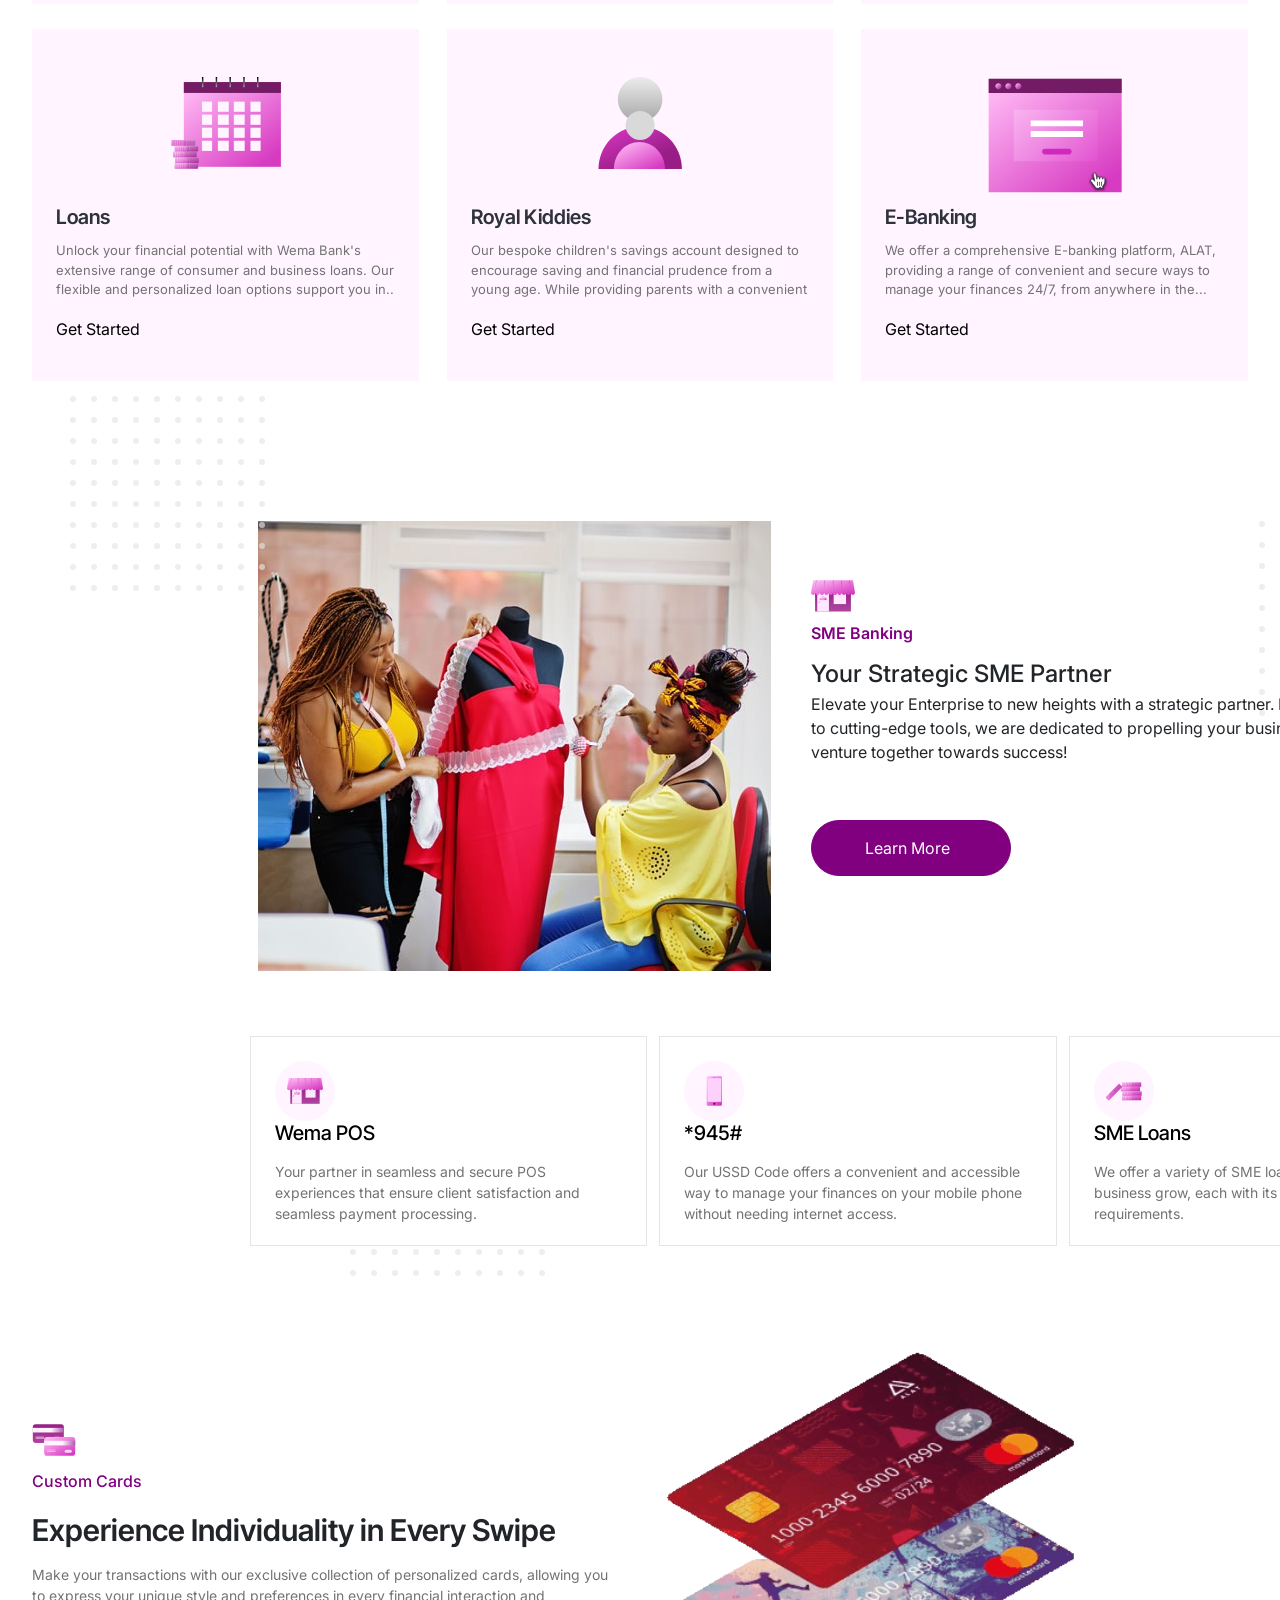
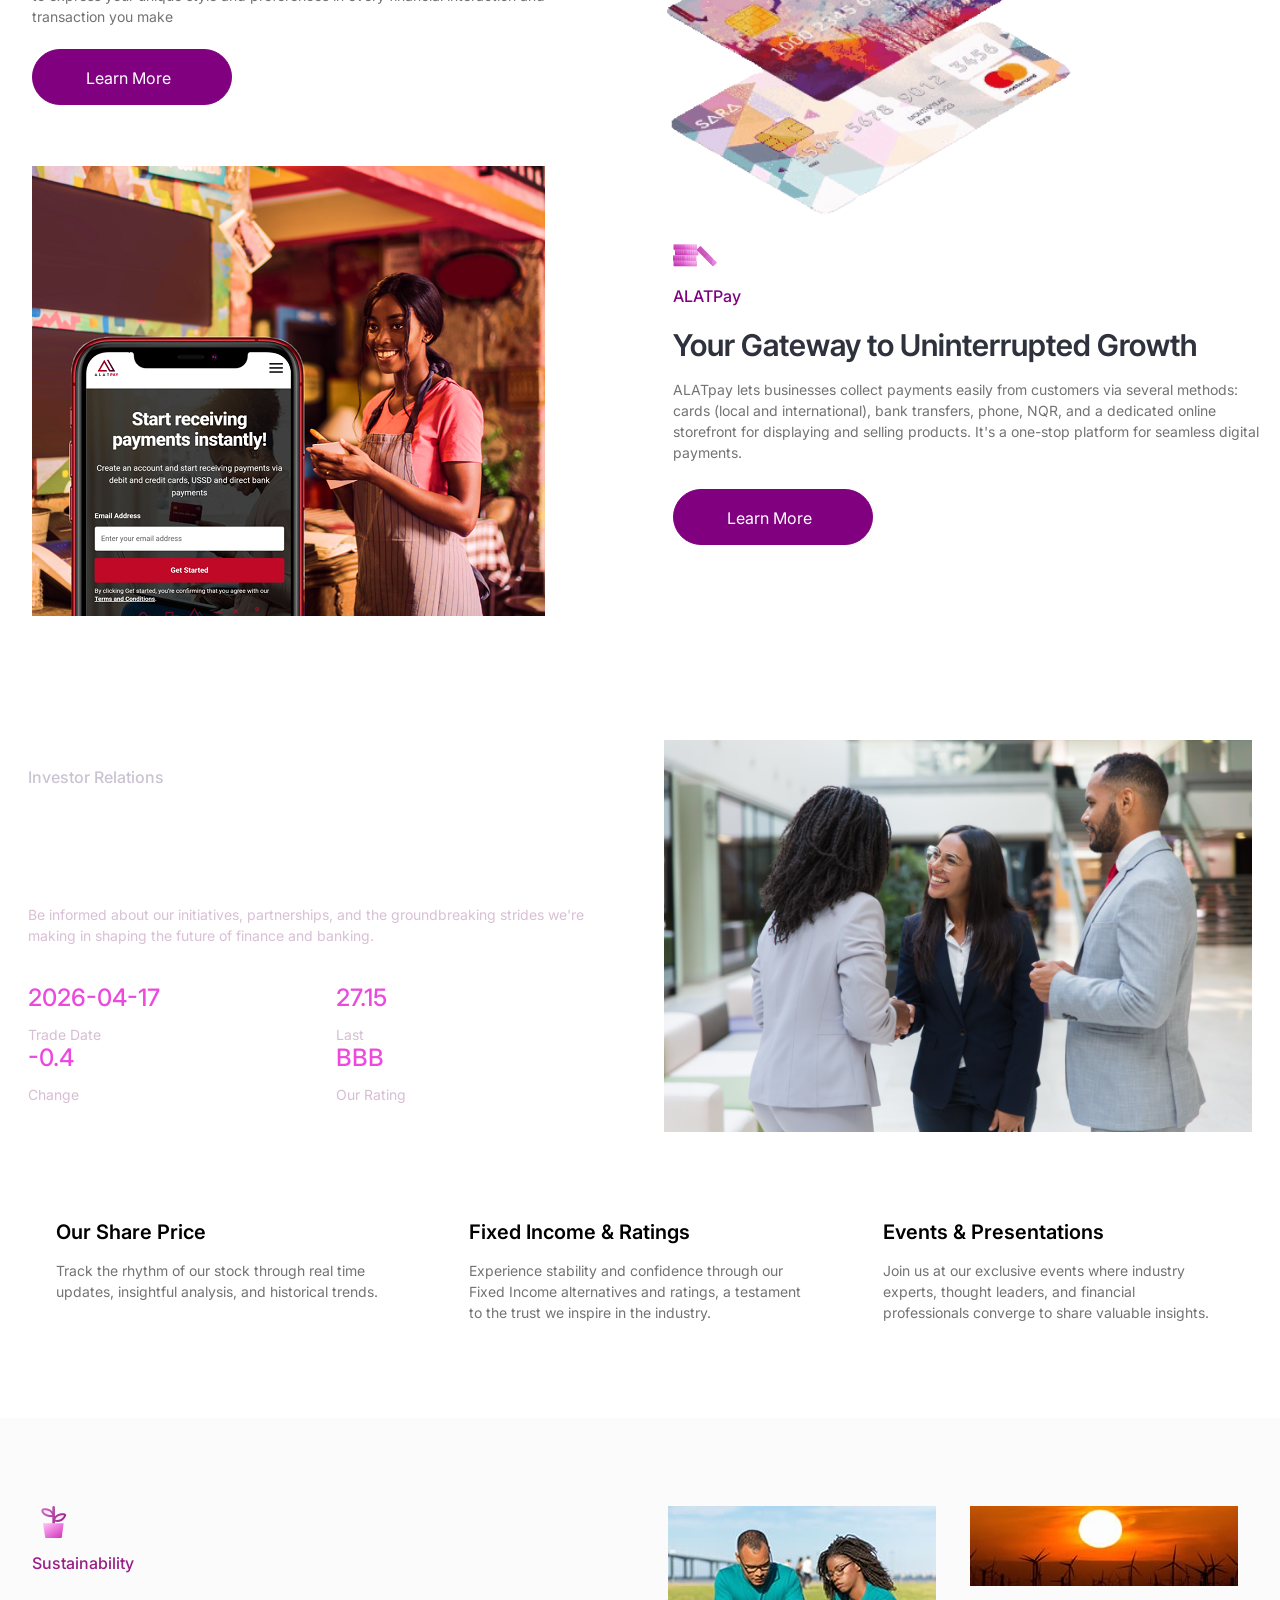
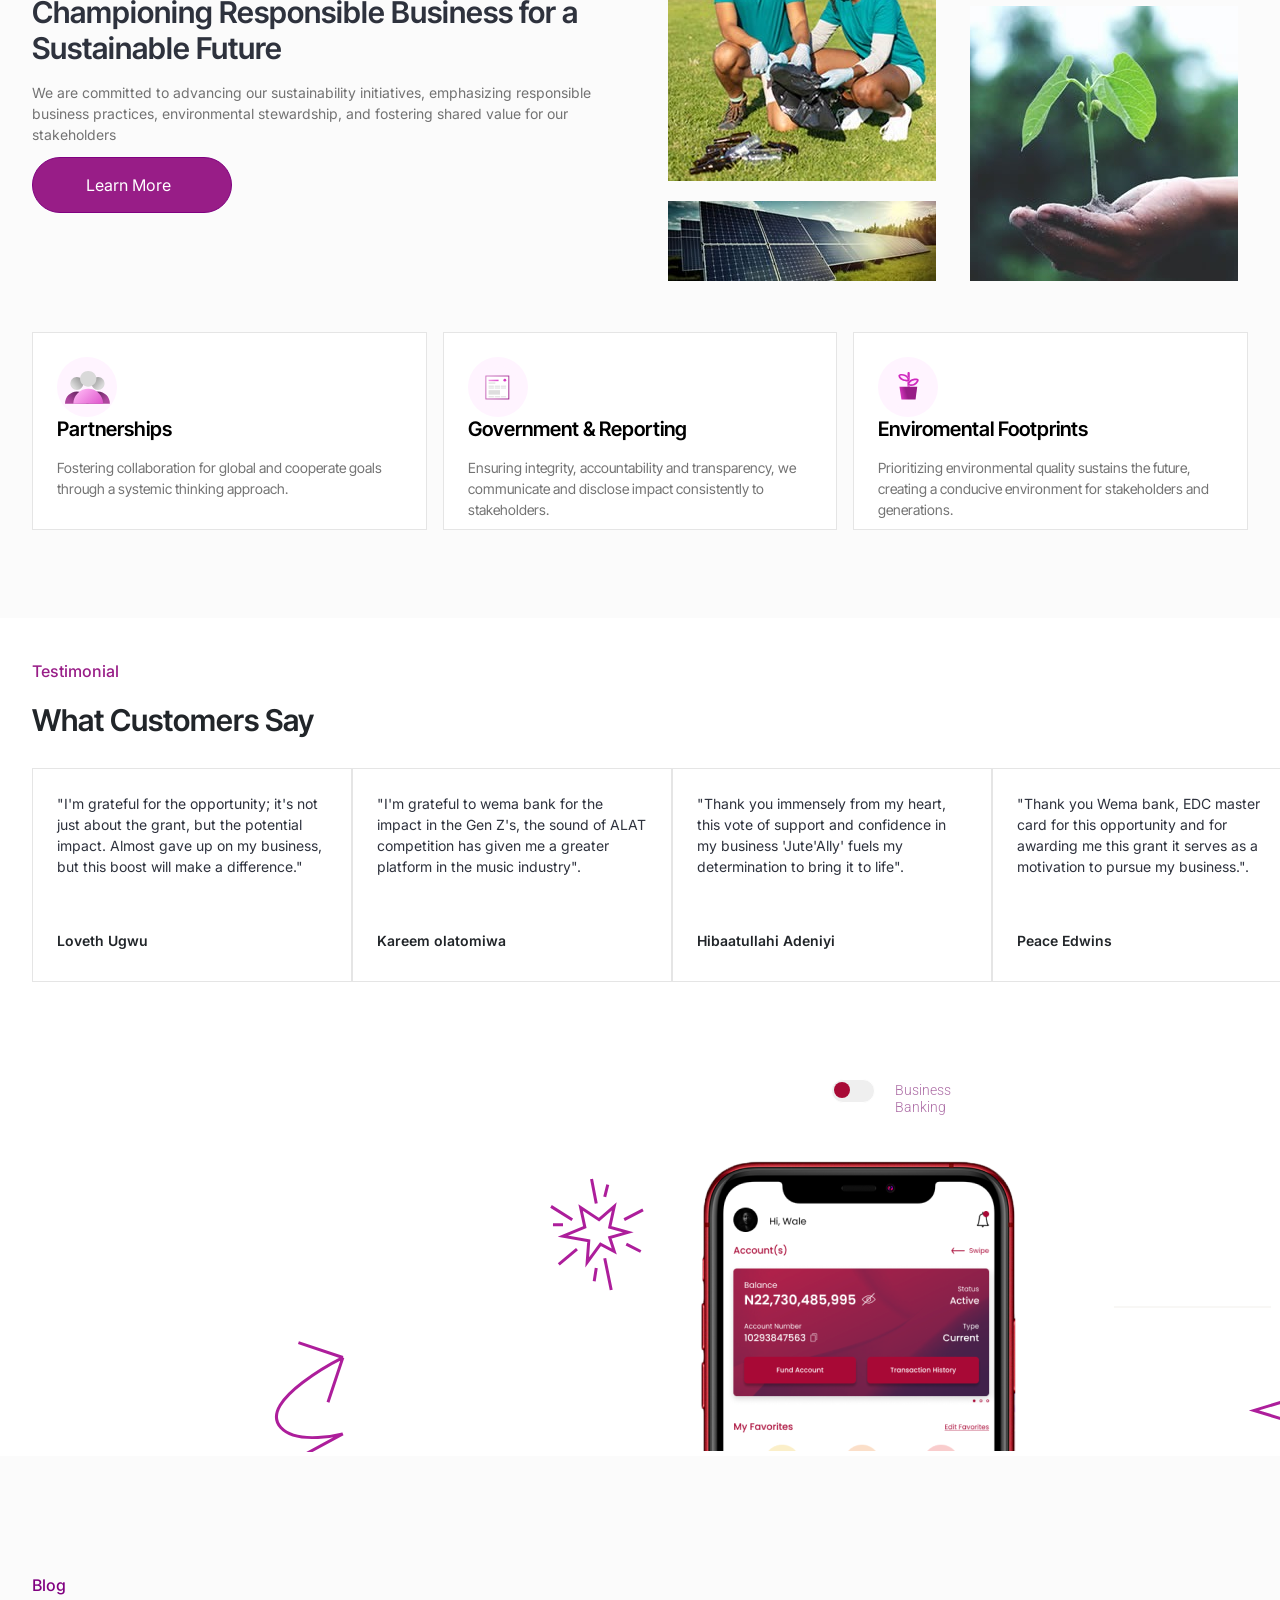
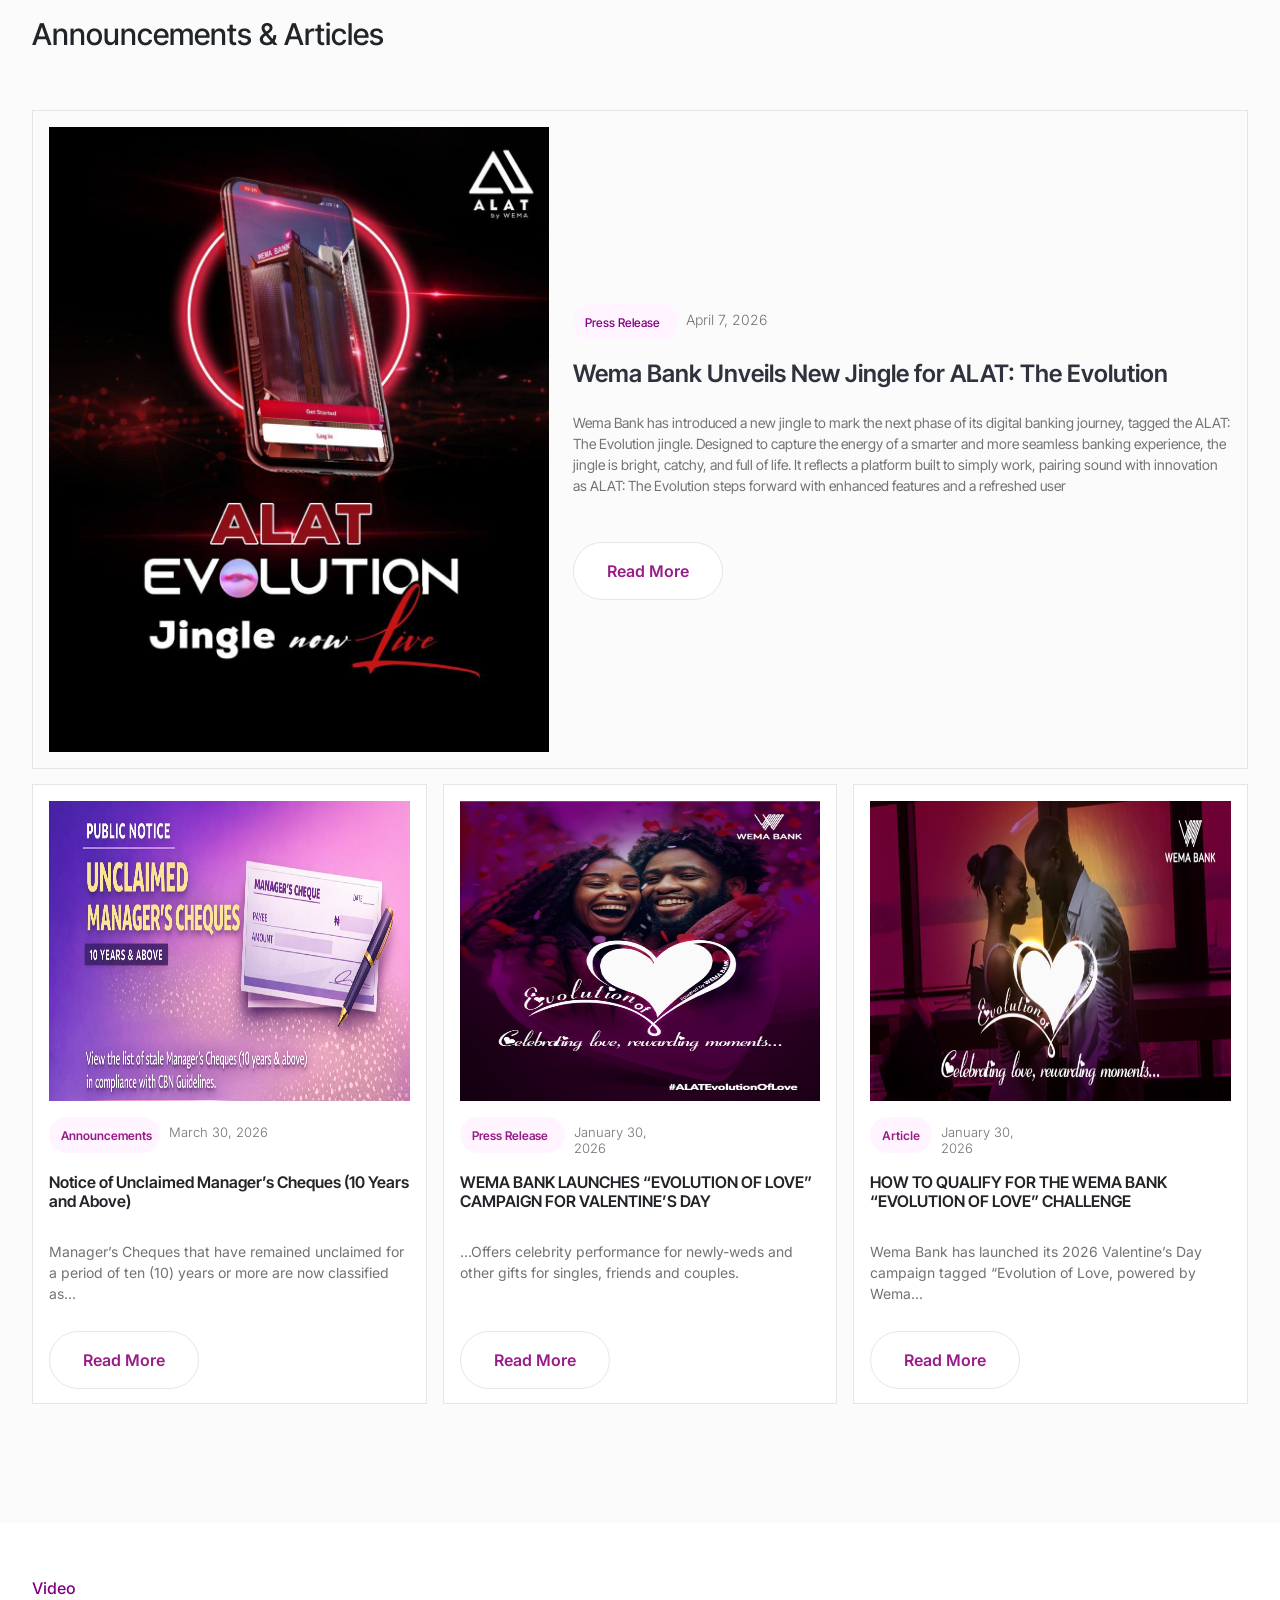
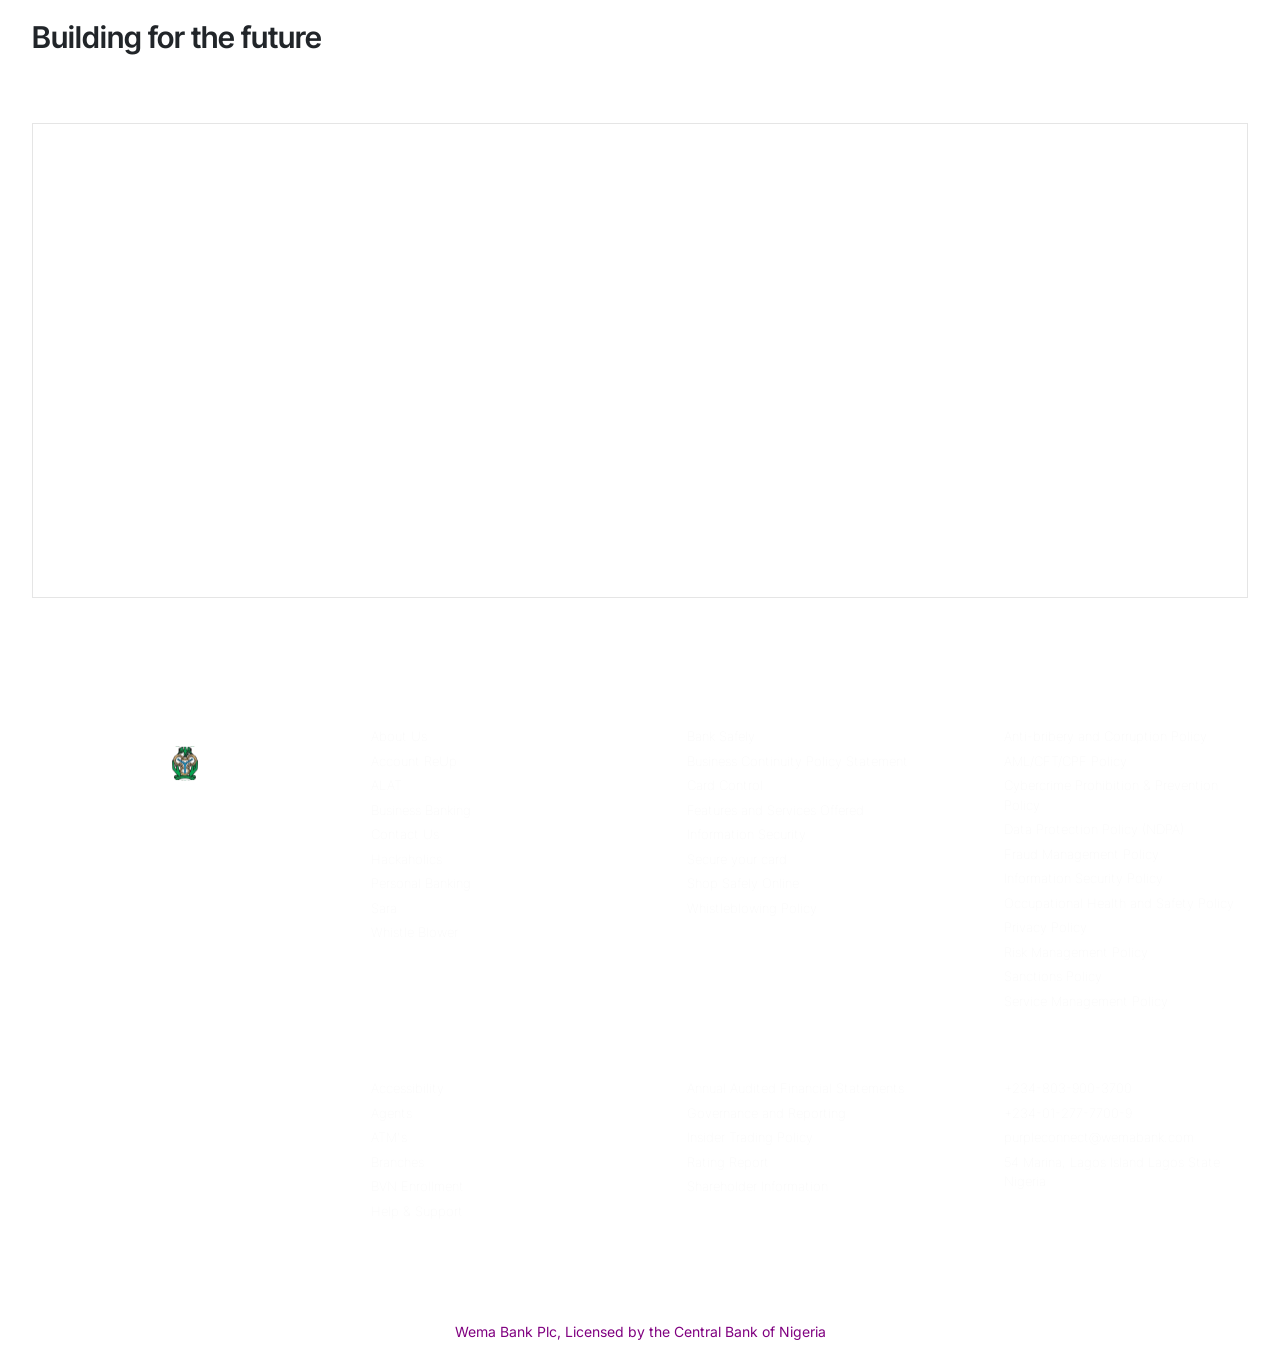
==== commit 9af4e7d9: "file update" ====
--- a/wemabank/index.html
+++ b/wemabank/index.html
@@ -24,7 +24,7 @@
     <link href="https://fonts.googleapis.com/css2?family=Inter+Tight:ital,wght@0,100..900;1,100..900&display=swap"
         rel="stylesheet">
     <link rel="shortcut icon" href="../wemabank/wema-images/wema favicon-logo.svg" type="image/x-icon">
-    <title>Wema Bank | Step into the future of banking with wema bank where excellent take center stage</title>
+    <title>Step into the future of banking with wema bank where excellent take center stage</title>
 </head>
 
 <body>
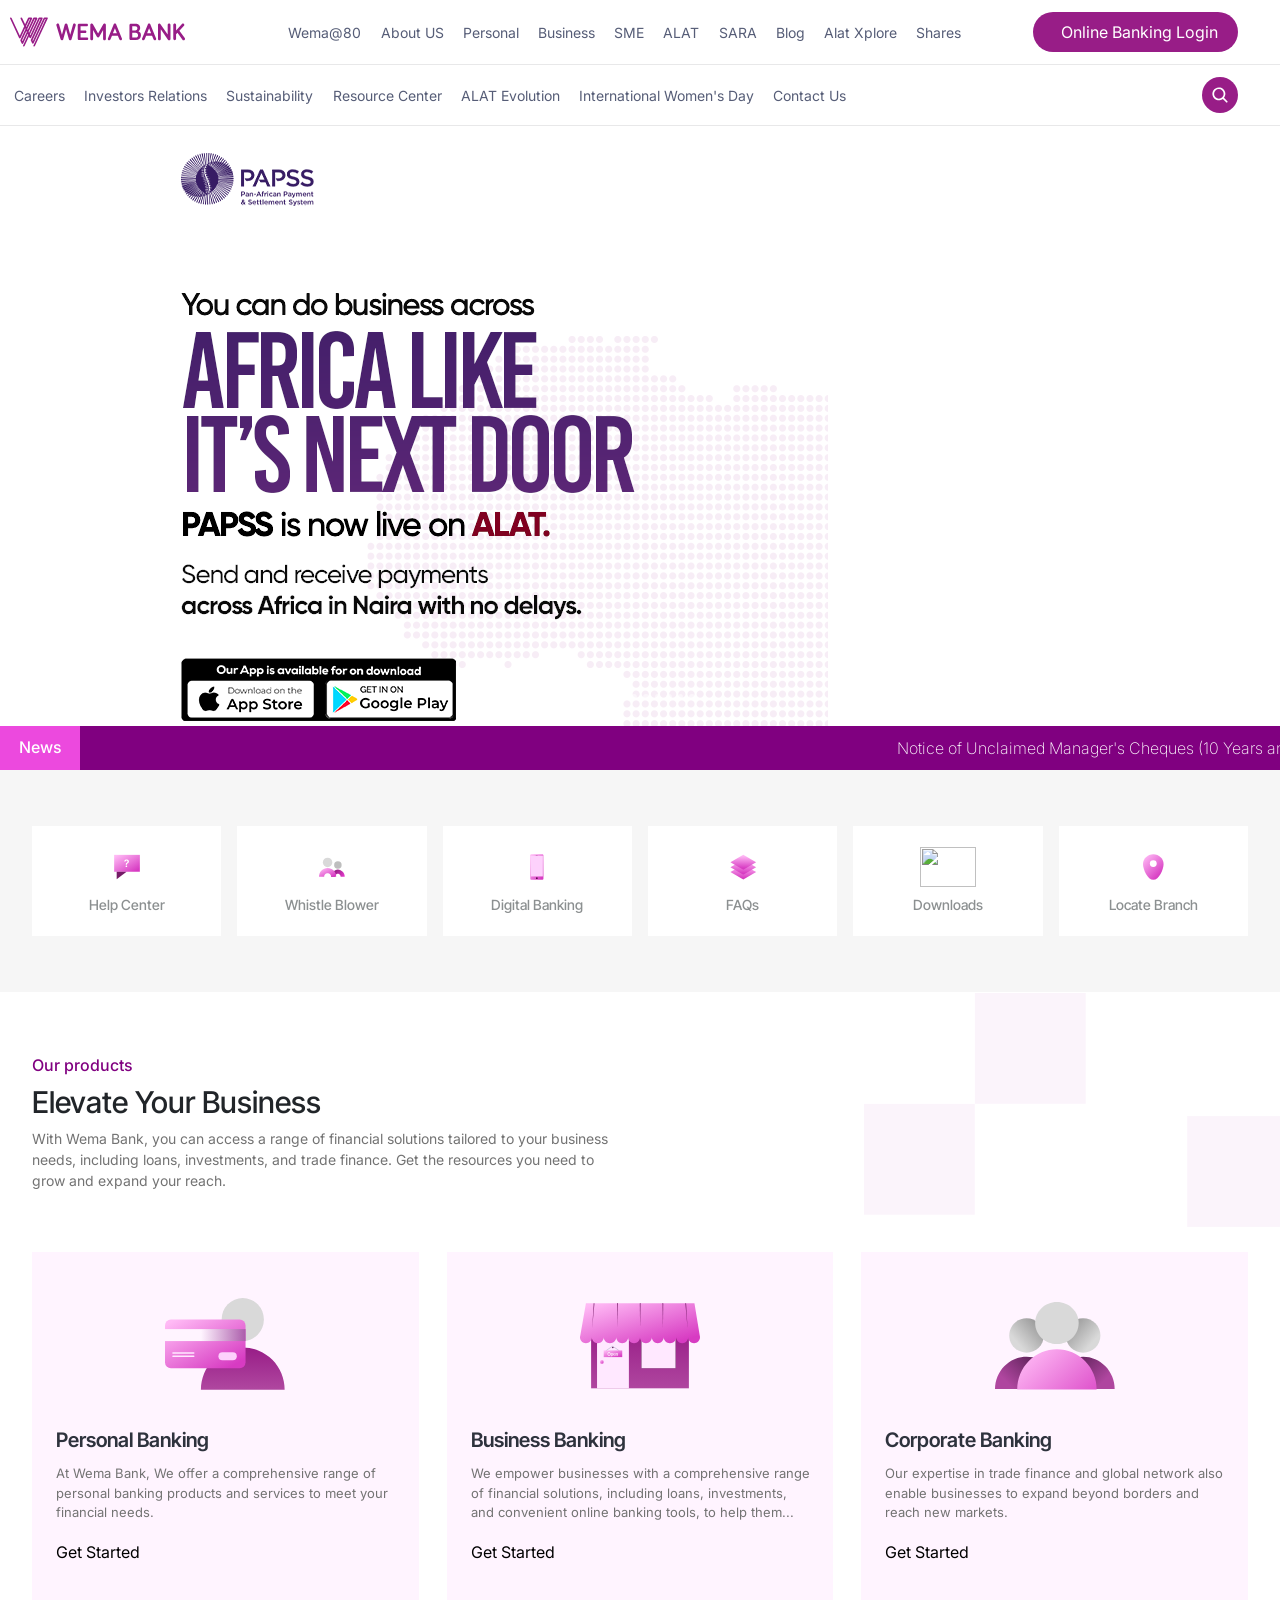
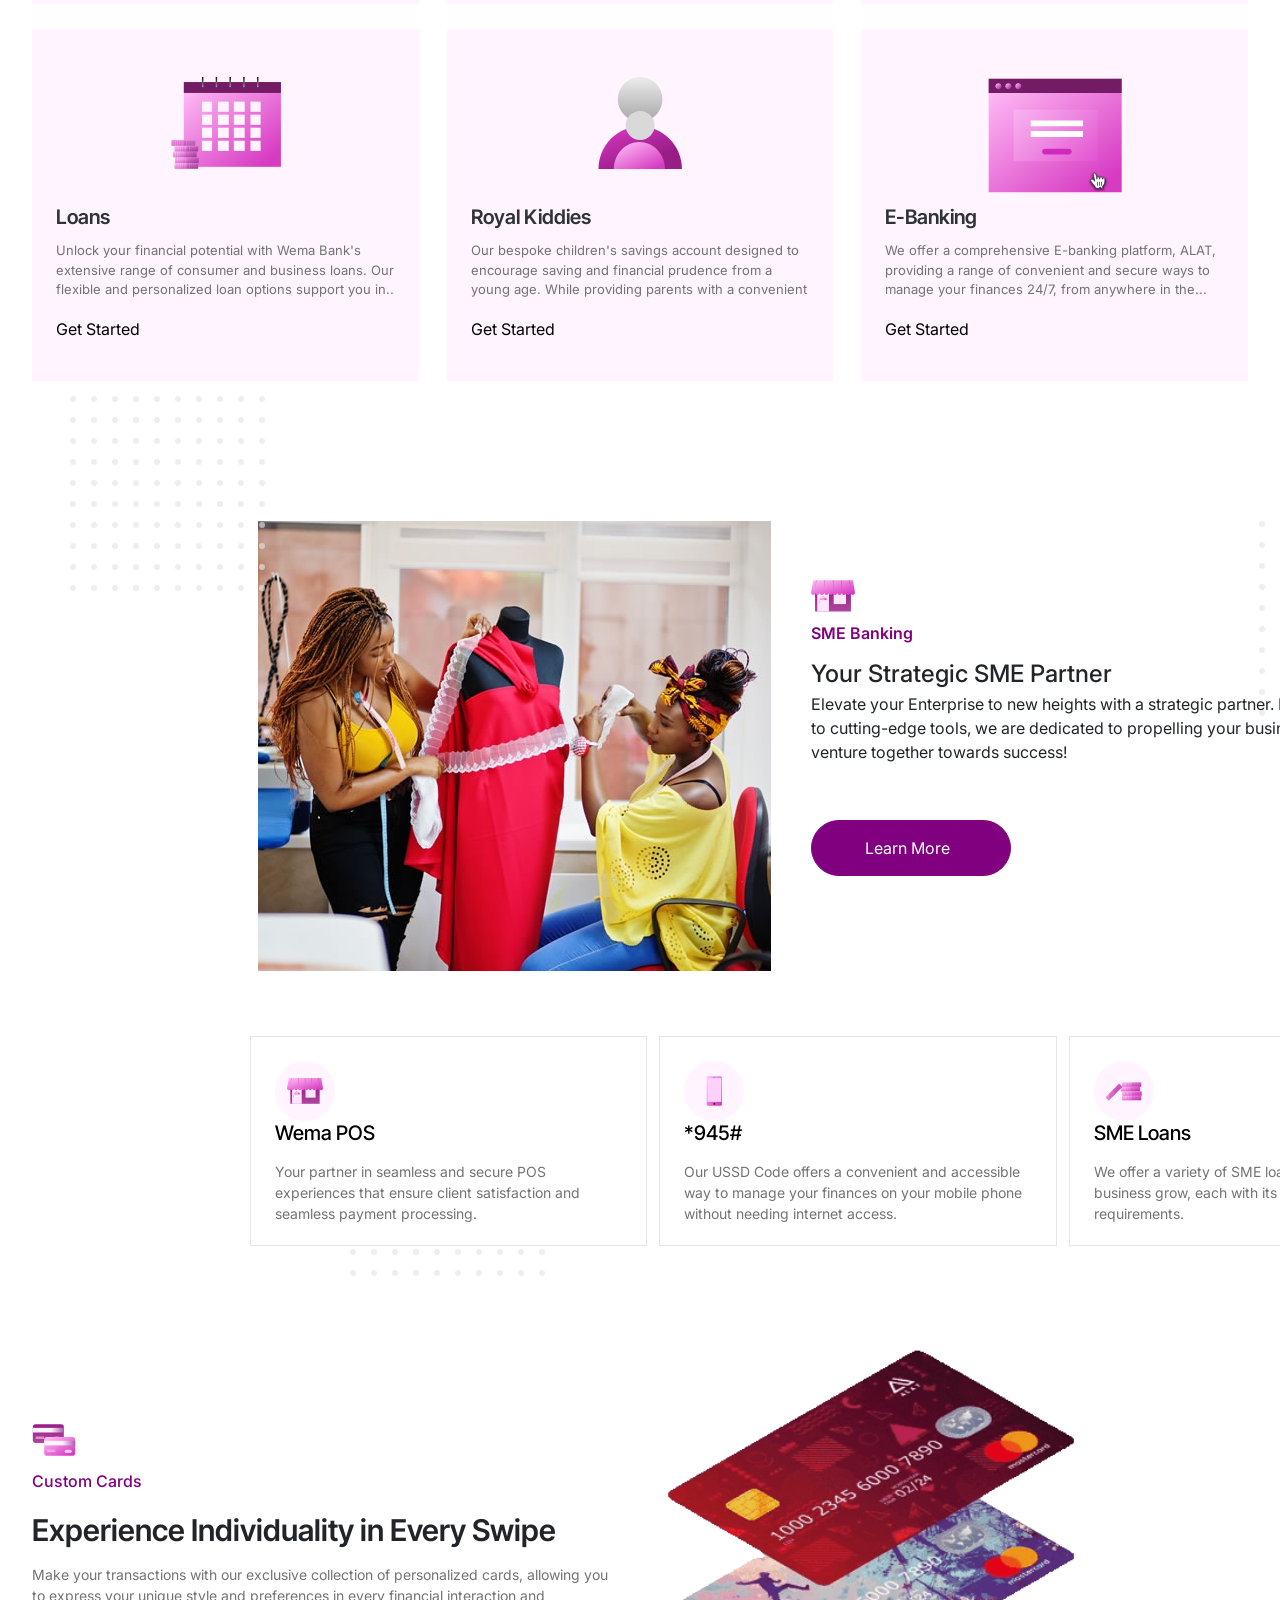
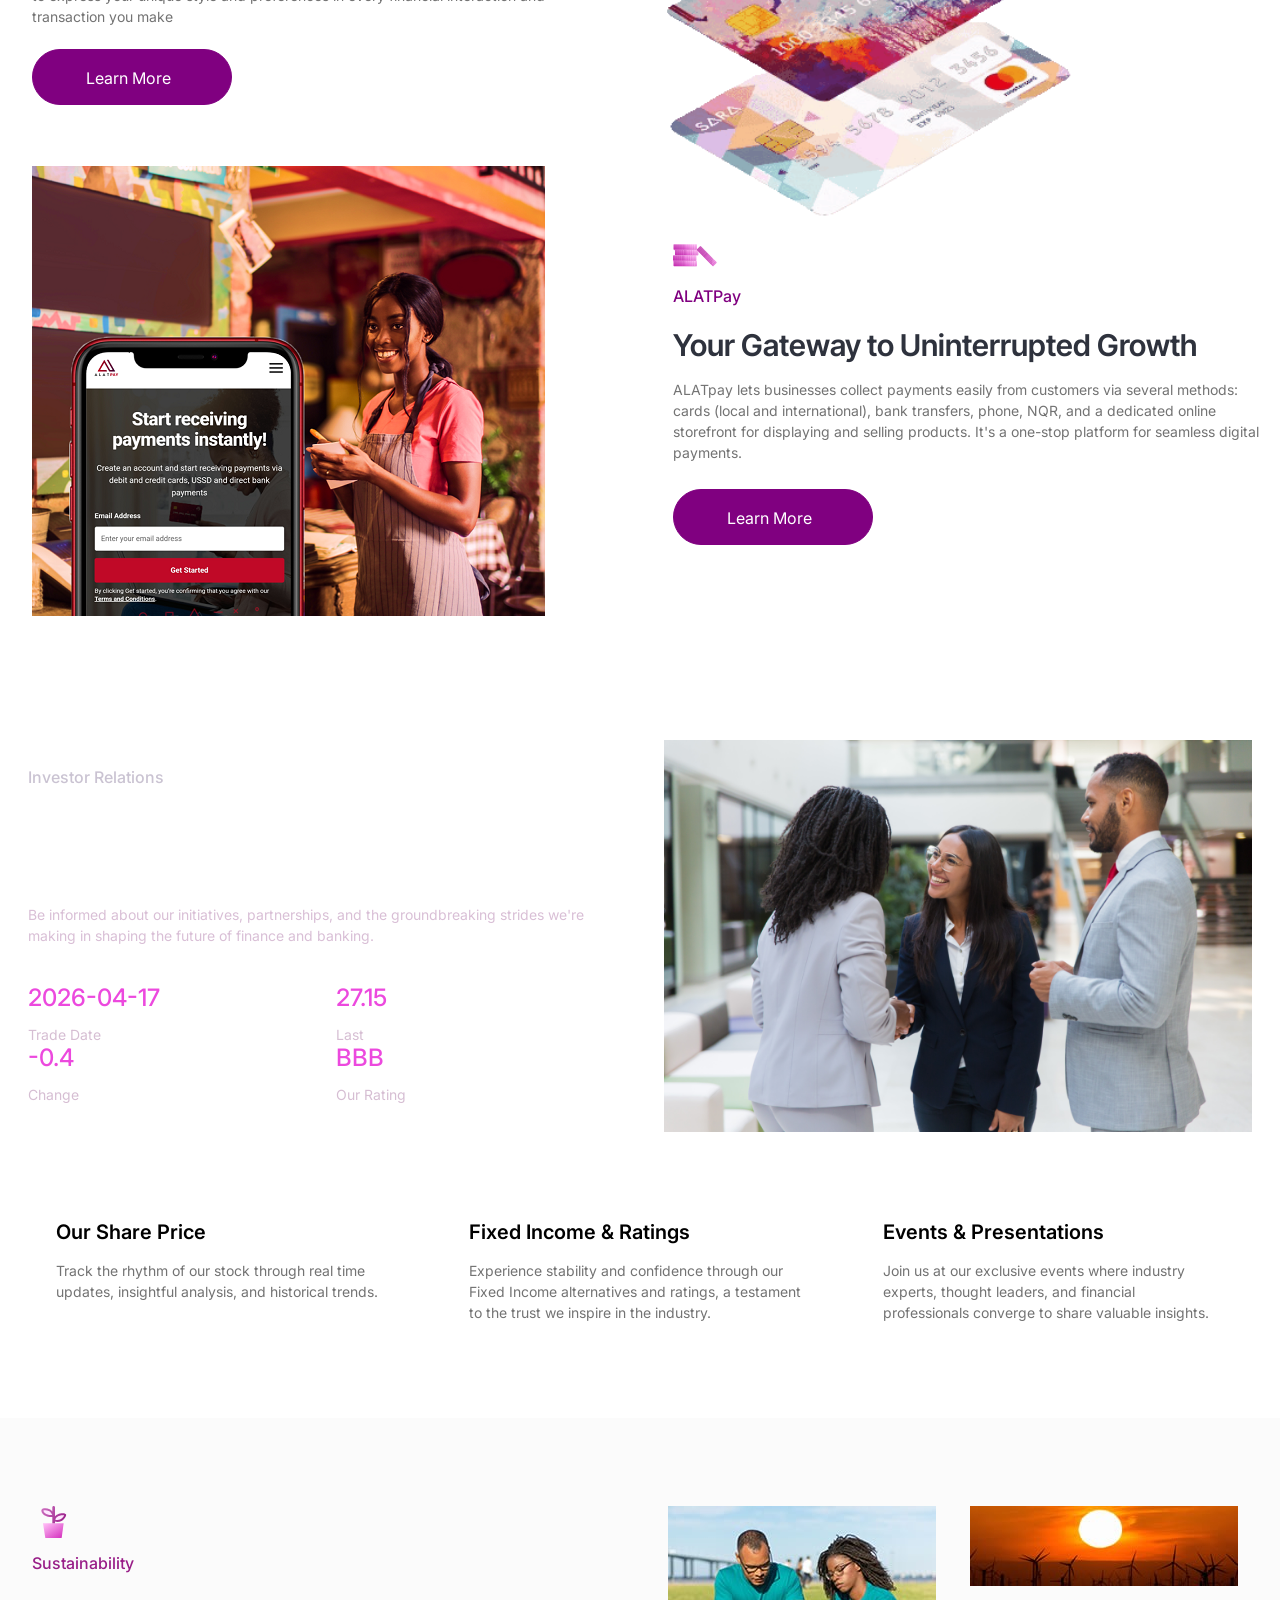
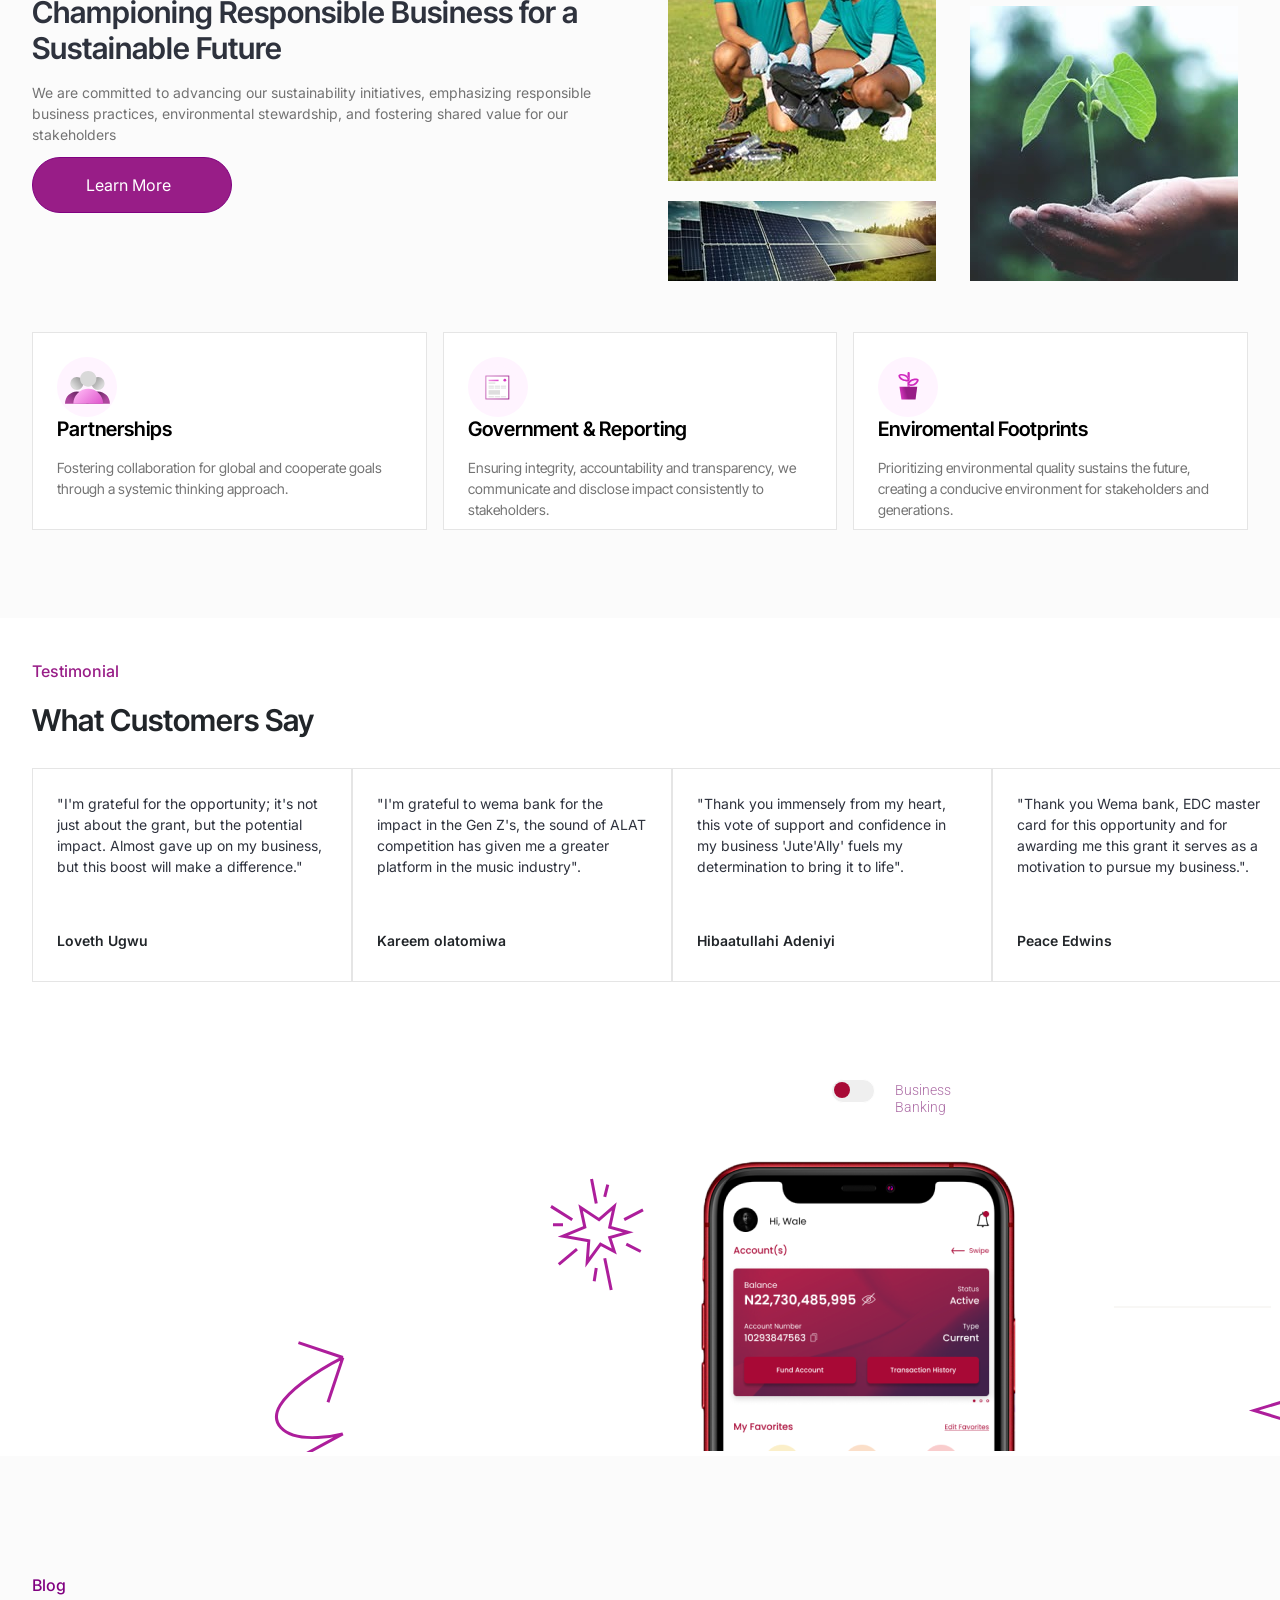
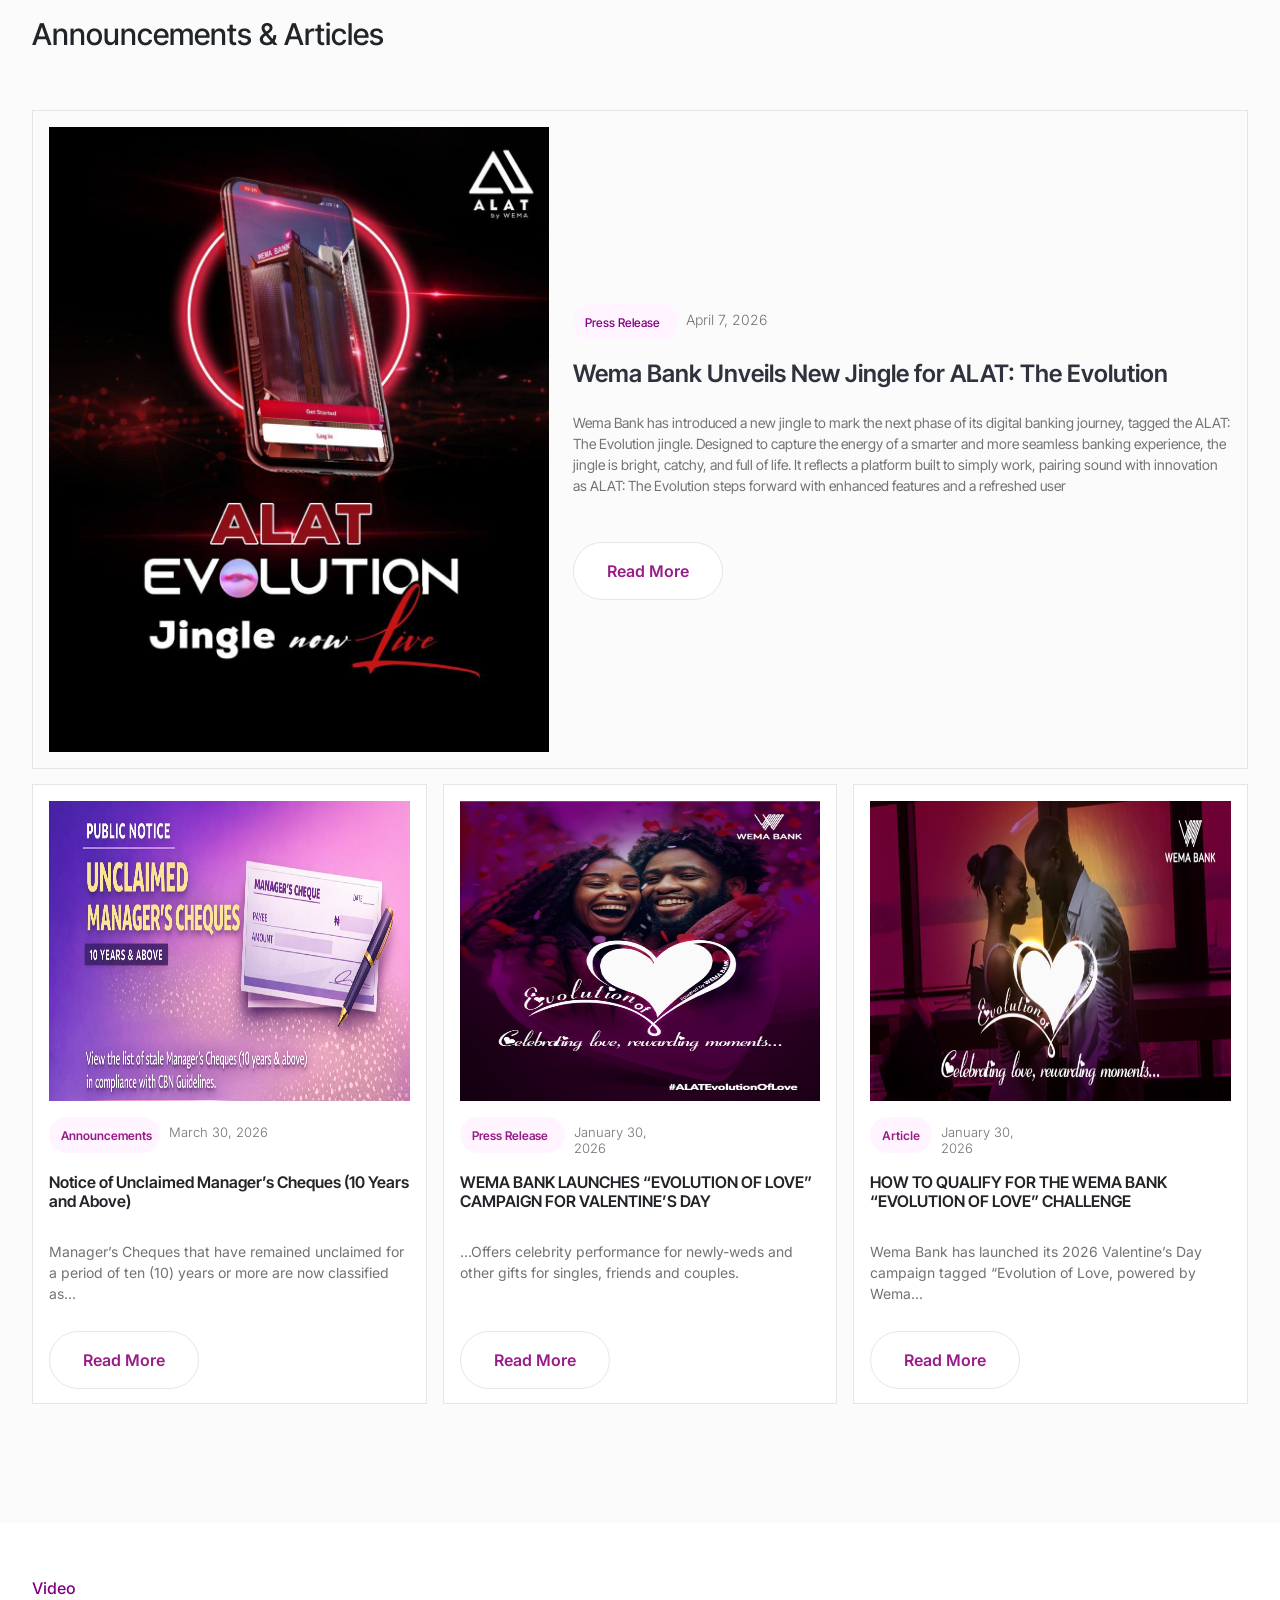
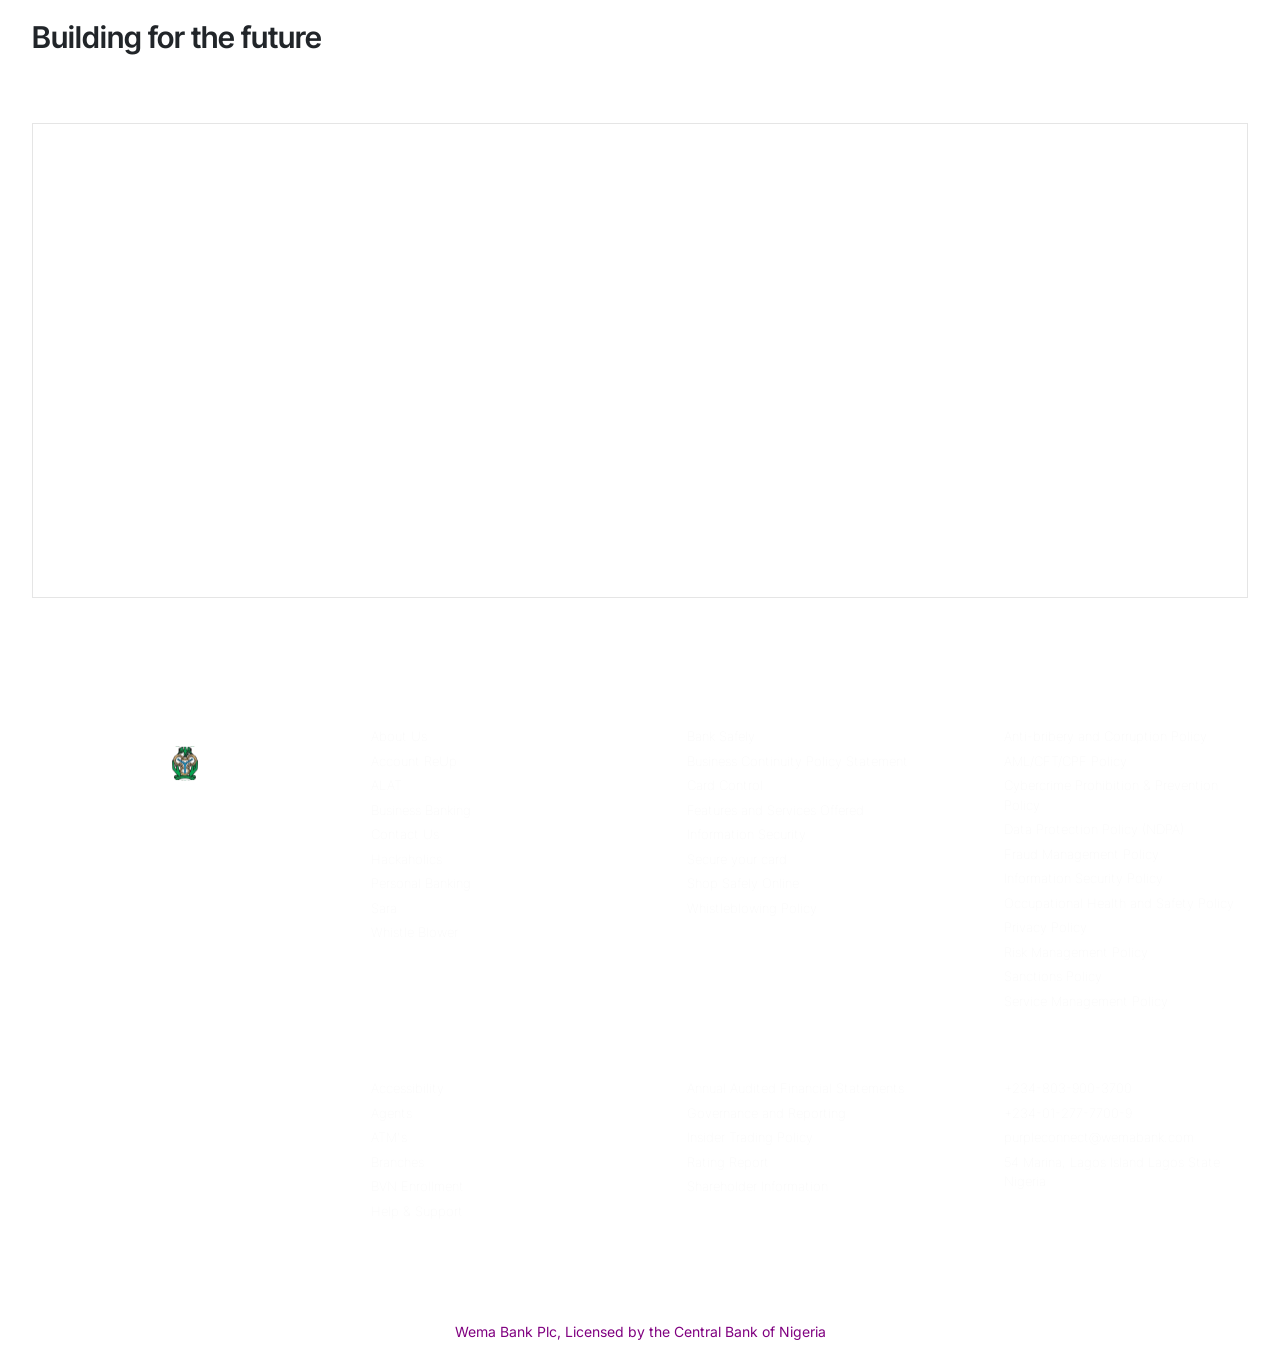
==== commit e73c6378: "file update" ====
--- a/wemabank/index.html
+++ b/wemabank/index.html
@@ -35,7 +35,9 @@
         <input type="checkbox" id="search-toggle" class="search-toggle-input">
 
         <nav class="nav">
-            <img src="./wema-images/imgi_1_wemaFull-55brX0lO.svg" alt="Wema Bank">
+            <a href="../wemabank/index.html">
+                <img src="./wema-images/imgi_1_wemaFull-55brX0lO.svg" alt="Wema Bank">
+            </a>
 
             <div class="nav-menulist">
                 <ul class="menulist">
